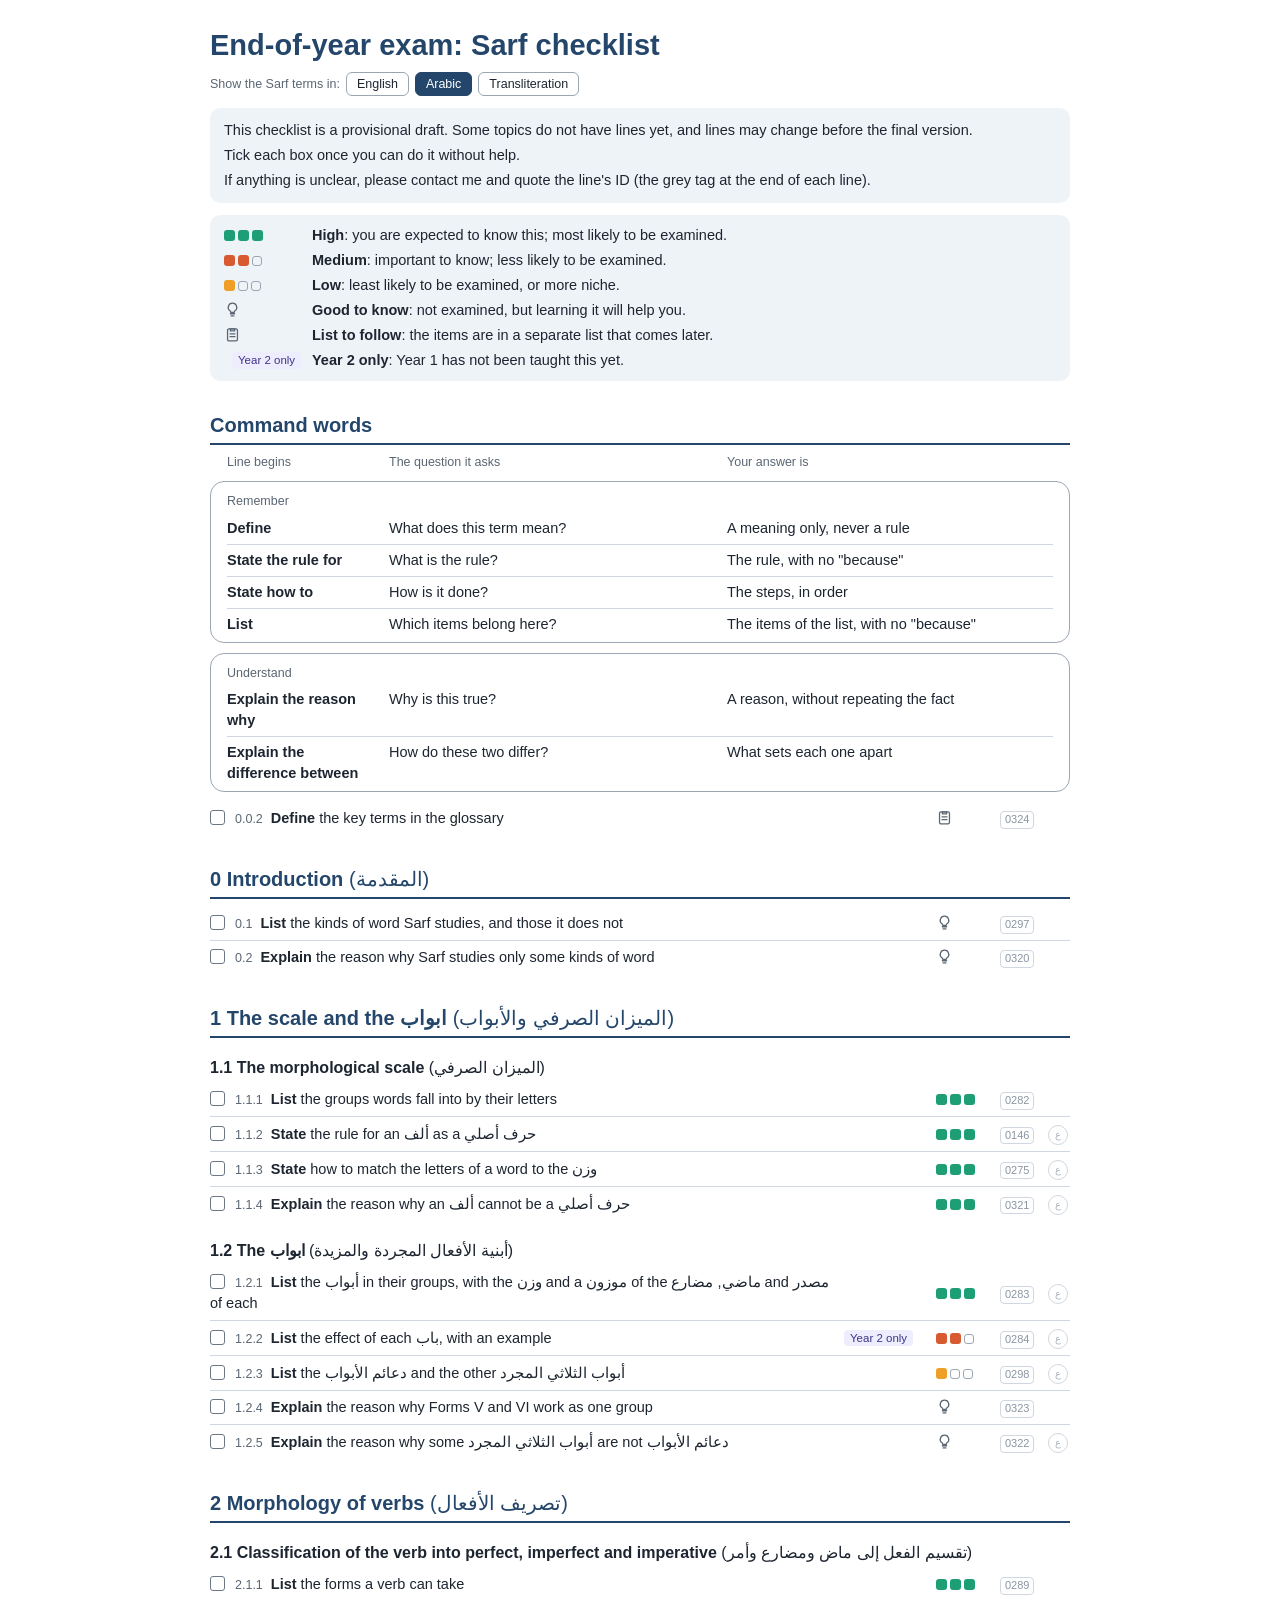
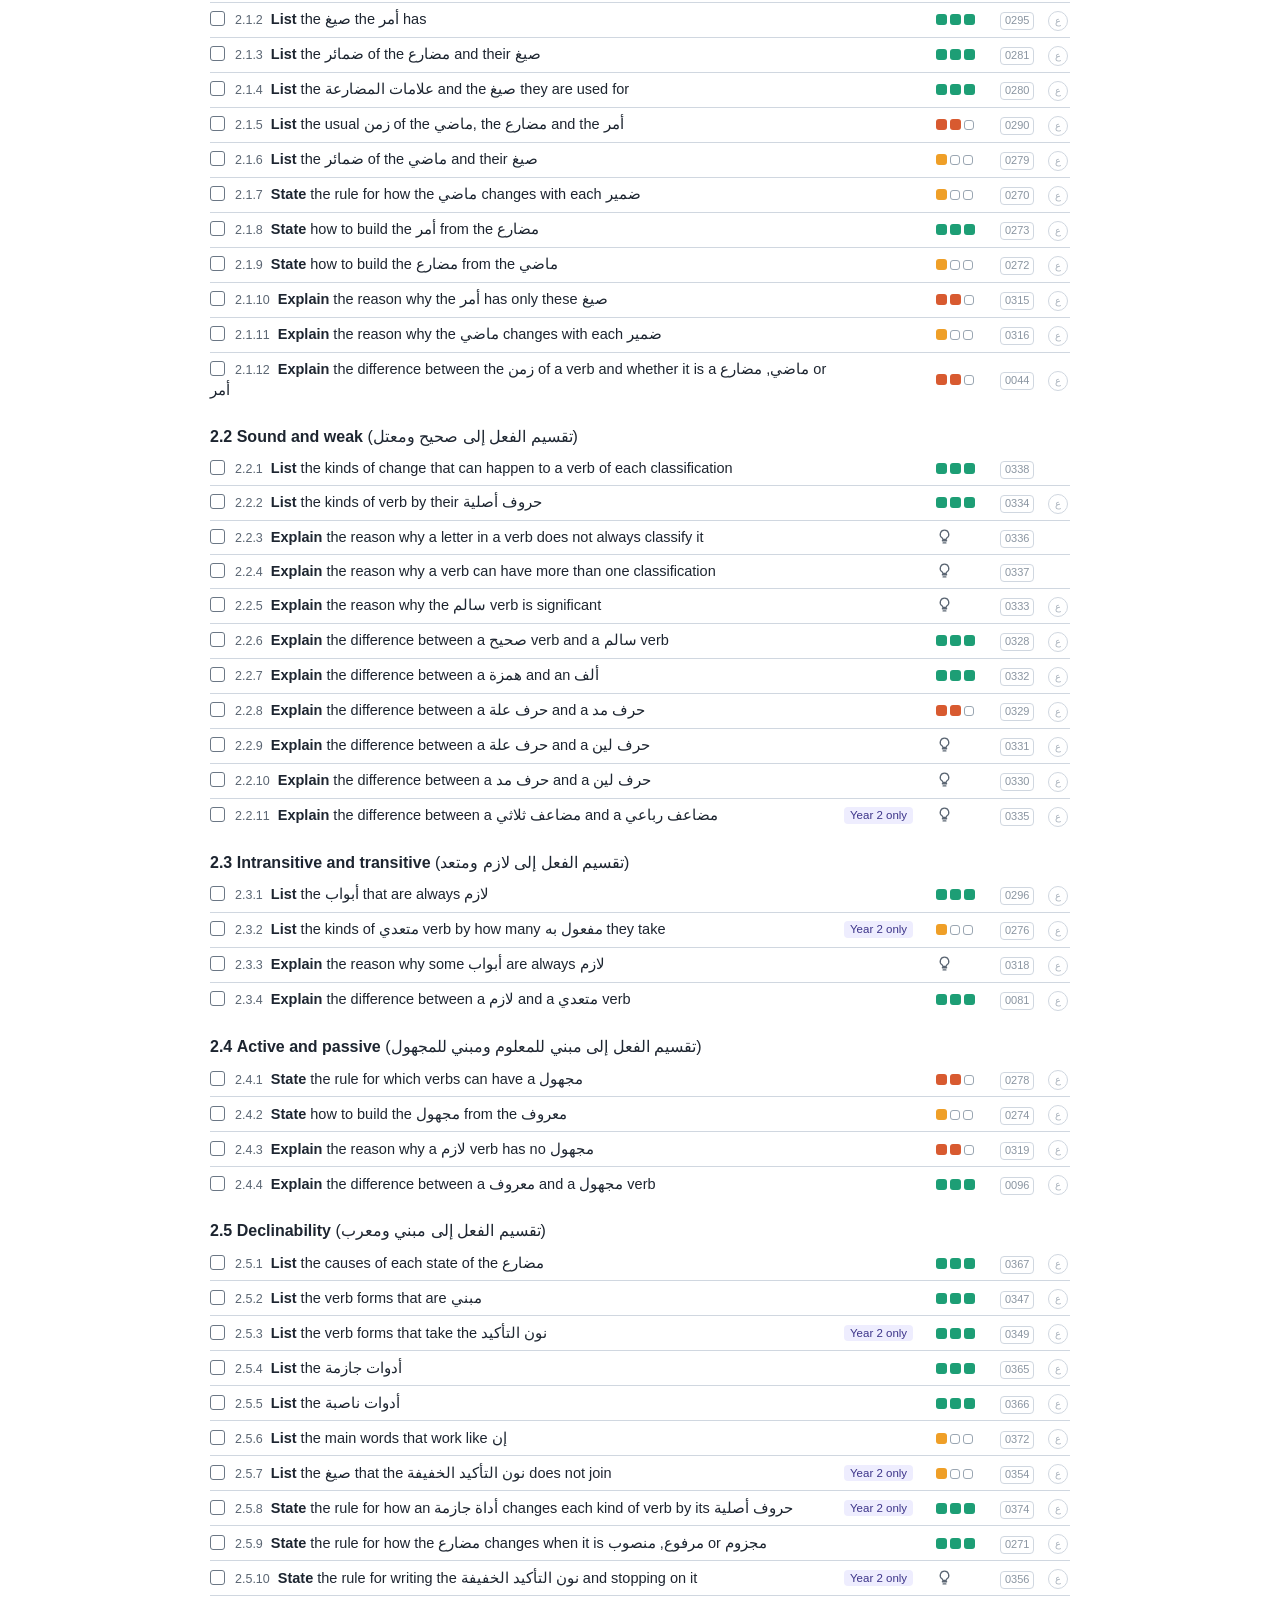
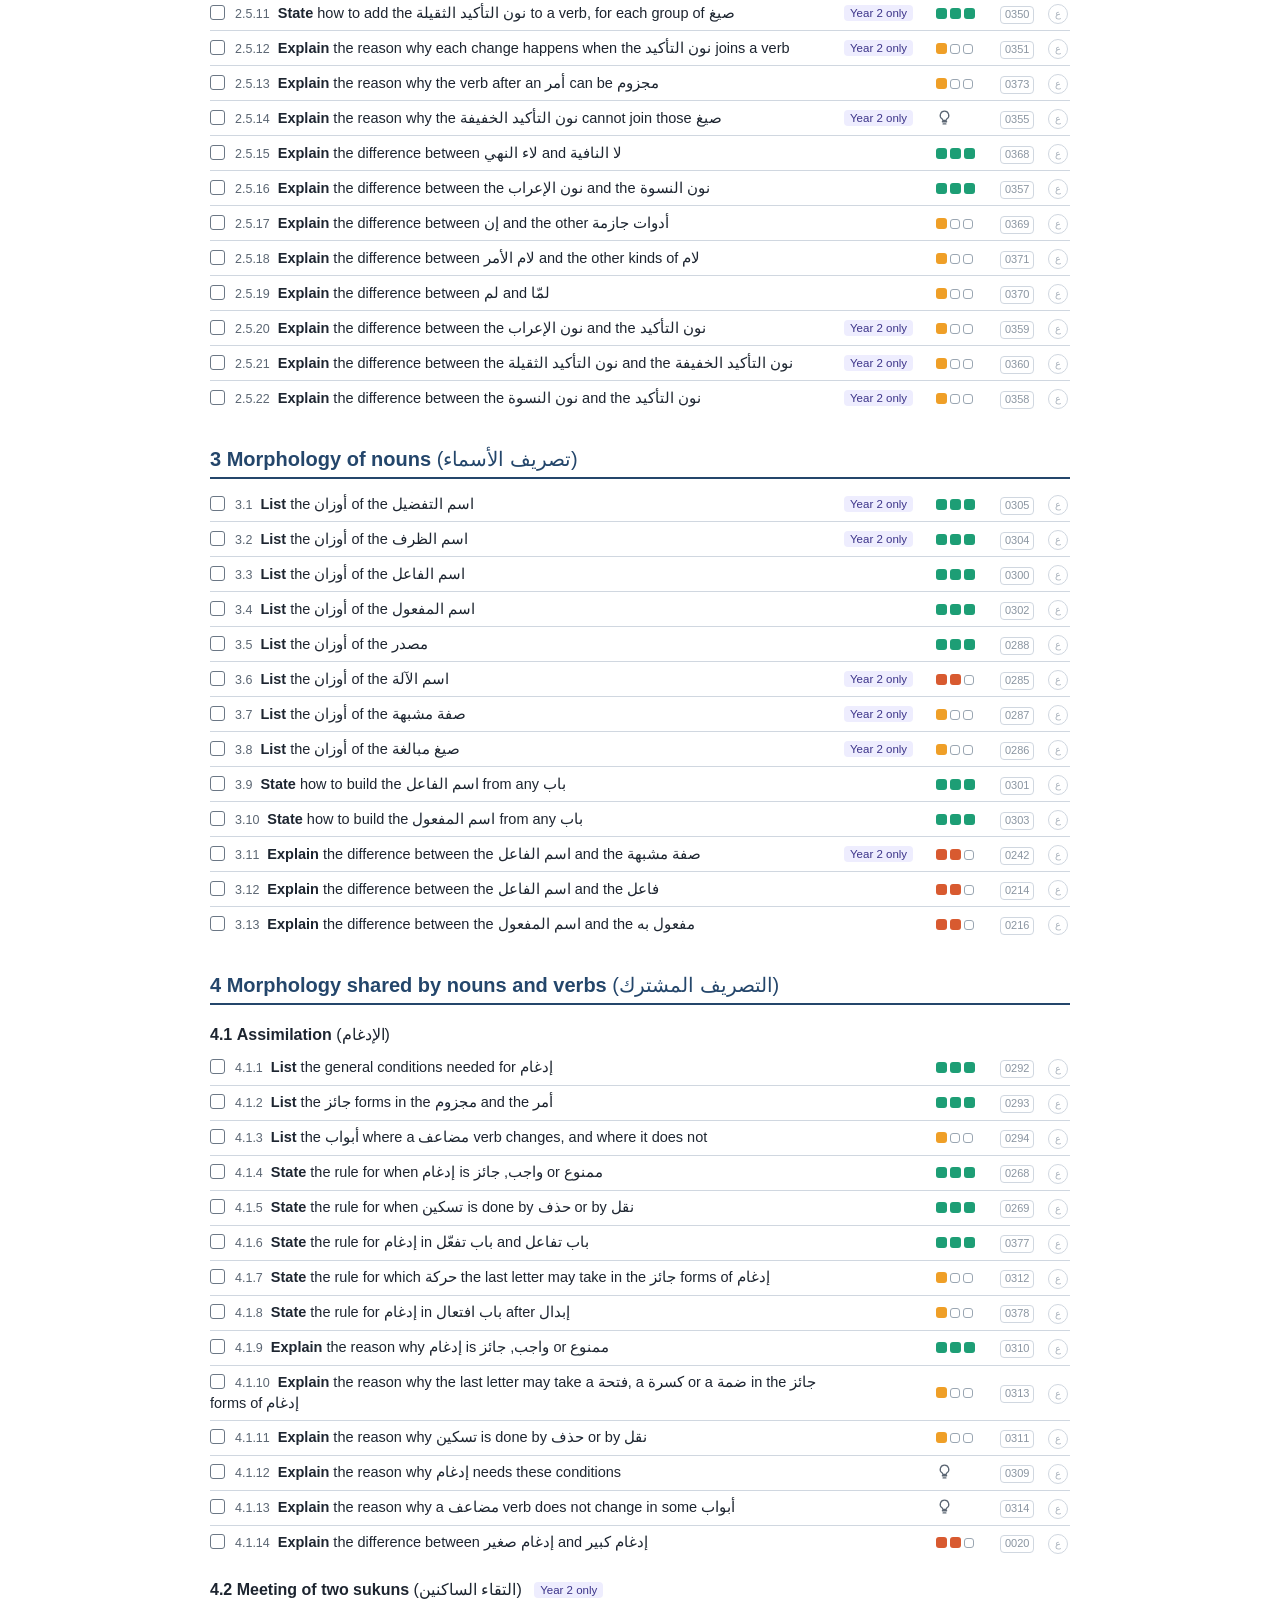
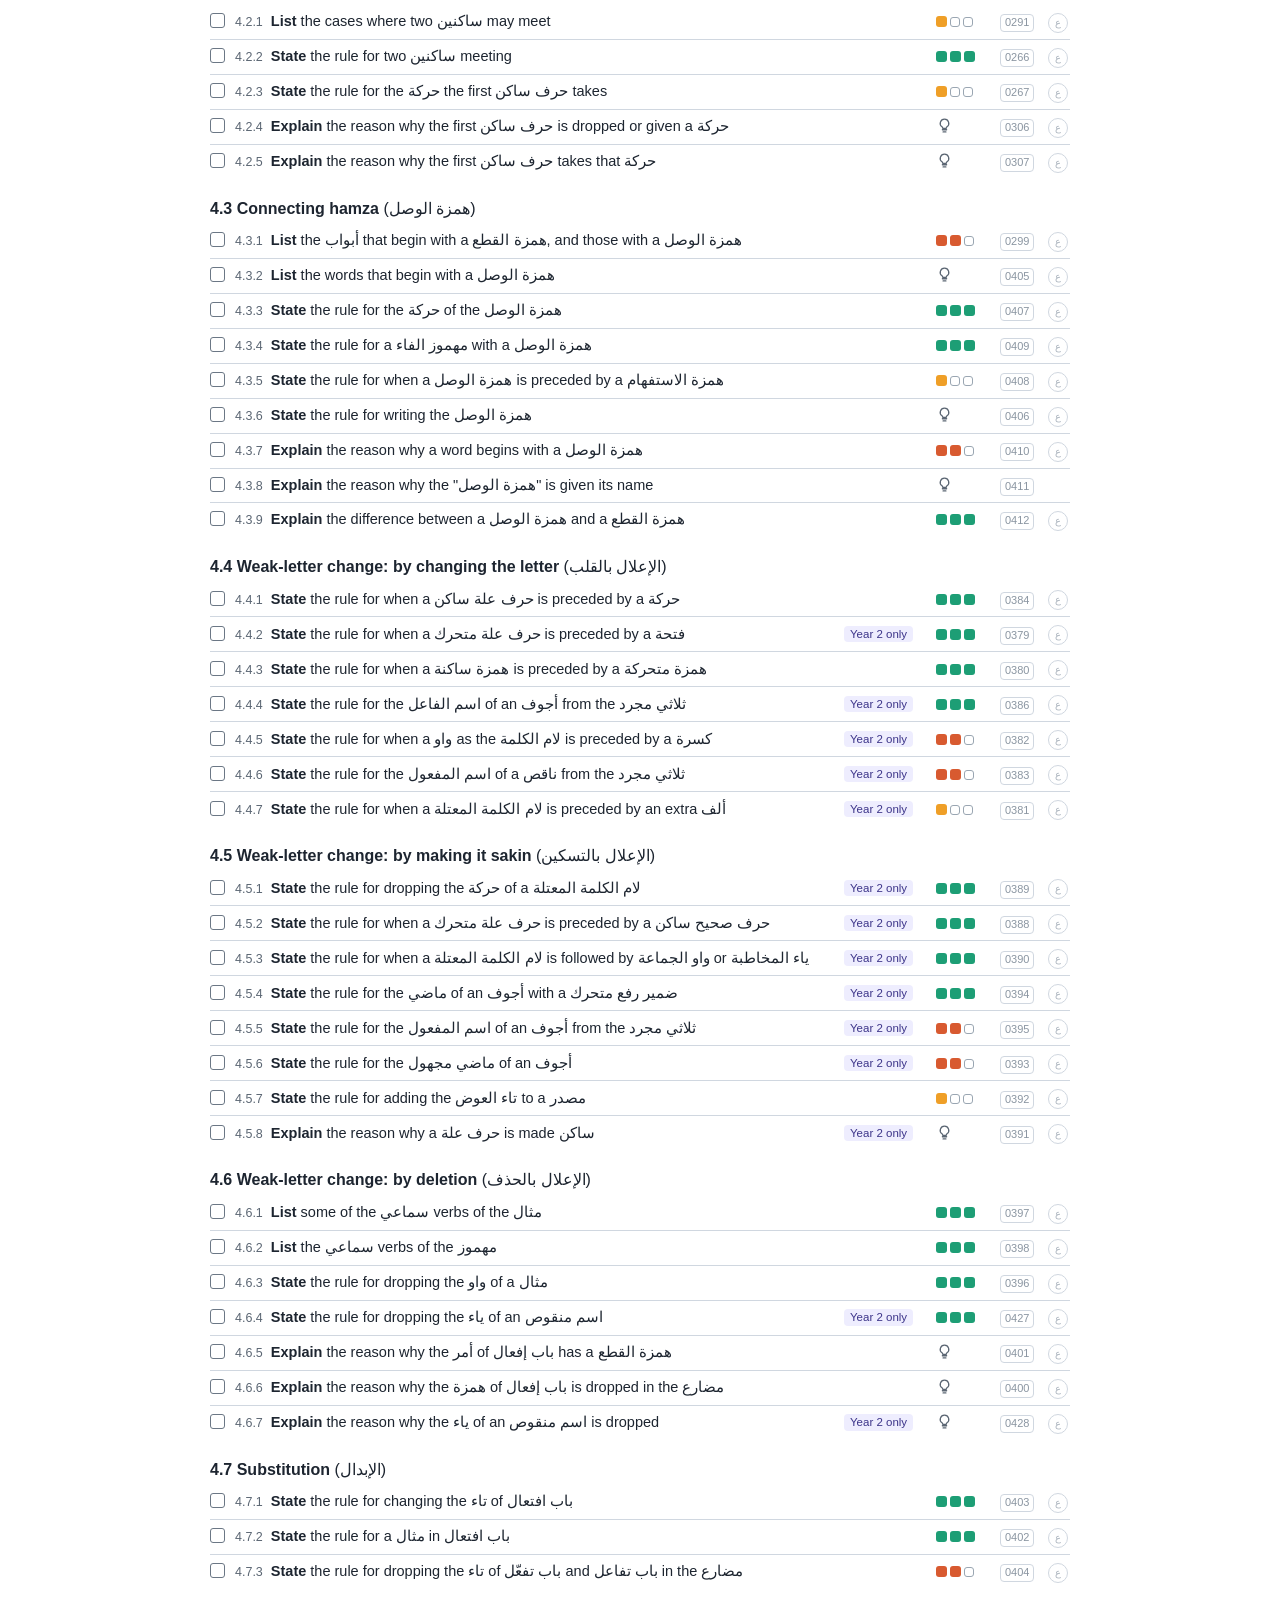
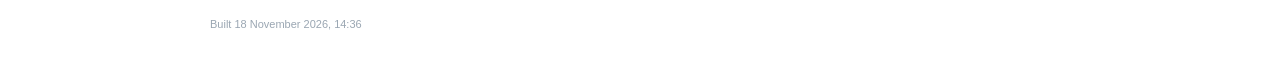
==== index.html @ 1b7137e7 "First version of the checklist" ====
<!doctype html>
<html lang="en">
<head>
<meta charset="utf-8">
<meta name="viewport" content="width=device-width, initial-scale=1">
<title>End-of-year exam: Sarf checklist</title>
<style>
  :root { --ink:#1d2530; --muted:#5b6673; --line:#d0d7e0; --strong:#9aa6b2; --head:#24466b; --band:#eef3f8; }
  * { -webkit-print-color-adjust: exact; print-color-adjust: exact; }
  body { font-family: "Segoe UI", Arial, sans-serif; color:var(--ink); background:#ffffff;
         max-width: 860px; margin: 24px auto; padding: 0 16px; line-height:1.45; font-size:14.5px; }
  h1, h2 { color:var(--head); } h1 { margin-bottom:2px; }
  h2 { border-bottom:2px solid var(--head); padding-bottom:3px; margin:30px 0 8px; font-size:20px; }
  h3 { margin:18px 0 4px; font-size:16px; } .ar { font-weight:normal; }
  .sub { color:var(--muted); margin-top:0; }
  .note { background:var(--band); border-radius:10px; padding:8px 14px; margin:12px 0; }
  .key { display:flex; flex-wrap:wrap; gap:18px; background:var(--band); border-radius:10px; padding:8px 14px; margin:10px 0 6px; }
  .sq { display:inline-block; width:11px; height:11px; border-radius:3px; margin-right:3px; vertical-align:-1px; }
  .sq.empty { border:1.5px solid var(--strong); width:8px; height:8px; }
  .ic { width:17px; height:17px; vertical-align:-3px; color:var(--muted); }
  .row { display:flex; justify-content:space-between; align-items:center; gap:12px; padding:6px 0; border-bottom:1px solid var(--line); }
  .plain .row:last-child, .box .row:last-child { border-bottom:none; }
  .cb { display:inline-block; width:13px; height:13px; border:1.5px solid #6b7785; border-radius:3px; margin-right:10px; vertical-align:-2px; }
  .mk { white-space:nowrap; }
  .box { border:1px solid var(--strong); border-radius:14px; padding:2px 16px; margin:10px 0; break-inside:avoid; }
  .lvl { font-size:12.5px; color:var(--muted); margin:8px 0 2px; }
  .cw, .cw-head { display:grid; grid-template-columns:150px 1fr 1fr; gap:12px; padding:5px 0; border-bottom:1px solid var(--line); }
  .box .cw:last-child { border-bottom:none; } .use { font-size:12.5px; color:var(--muted); } .cw-head { border:none; padding:0 17px; font-size:12.5px; color:var(--muted); }
  .soon { color:var(--muted); font-style:italic; }
  .num { color:var(--muted); font-size:12.5px; margin-right:8px; font-variant-numeric:tabular-nums; }
  .built { color:#9aa6b2; font-size:11px; margin-top:28px; }
  table.grid { border-collapse:collapse; } table.grid td, table.grid th { border:1px solid var(--line); padding:4px 8px; }
  .y2 { display:inline-block; font-size:11.5px; background:#EEEDFE; color:#3C3489; border-radius:4px; padding:0 6px; margin-left:8px; vertical-align:1px; font-weight:normal; }
  .id { display:inline-block; font-size:11px; color:#8a95a1; border:1px solid var(--line); border-radius:4px; padding:0 4px; margin-left:8px; font-variant-numeric:tabular-nums; }
  .key { display:block; } .kr { display:flex; gap:10px; padding:2px 0; } .km { min-width:78px; white-space:nowrap; }
  .note p { margin:4px 0; }
  @media print { body { margin:0; max-width:none; } h2, h3 { break-after:avoid; } .row { break-inside:avoid; } }

  .f-en, .f-ar, .f-tr { display:none; }
  body.face-en .f-en, body.face-ar .f-ar, body.face-tr .f-tr { display:inline; }
  .facebar { display:flex; flex-wrap:wrap; align-items:center; gap:6px; font-size:12.5px; color:var(--muted); margin:6px 0 10px; }
  .facebar button { font:inherit; border:1px solid var(--strong); background:#fff; color:var(--ink); border-radius:6px; padding:2px 10px; cursor:pointer; }
  .facebar button.on { background:var(--head); border-color:var(--head); color:#fff; }
  @media print { .facebar { display:none; } }
  .mk { display:grid; grid-template-columns:86px 58px 42px 22px; align-items:center; column-gap:6px; }
  .mk .y2, .mk .id { margin-left:0; }
  .lf { width:20px; height:20px; padding:0; border-radius:50%; border:1px solid var(--line); background:#fff;
        color:#aab3bd; font:10px "Segoe UI", Arial, sans-serif; line-height:18px; cursor:pointer; }
  .row:hover .lf, .lf:focus { color:var(--muted); border-color:var(--strong); }
  .row.lf-en .f-ar, .row.lf-en .f-tr, .row.lf-ar .f-en, .row.lf-ar .f-tr, .row.lf-tr .f-en, .row.lf-tr .f-ar { display:none; }
  .row.lf-en .f-en, .row.lf-ar .f-ar, .row.lf-tr .f-tr { display:inline; }
  @media (max-width:600px) { .mk { grid-template-columns:70px 52px 38px 22px; column-gap:4px; } .y2 { font-size:10.5px; } }
  @media print { .lf { display:none; } }
</style>
</head>
<body class="face-ar" data-face="ar">
<h1>End-of-year exam: Sarf checklist</h1>
<div class="facebar">Show the Sarf terms in: <button data-f="en">English</button><button data-f="ar">Arabic</button><button data-f="tr">Transliteration</button></div>
<div class="note"><p>This checklist is a provisional draft. Some topics do not have lines yet, and lines may change before the final version.</p><p>Tick each box once you can do it without help.</p><p>If anything is unclear, please contact me and quote the line's ID (the grey tag at the end of each line).</p></div>
<div class="key"><div class="kr"><span class="km"><span class="sq" style="background:#1D9E75"></span><span class="sq" style="background:#1D9E75"></span><span class="sq" style="background:#1D9E75"></span></span><span><b>High</b>: you are expected to know this; most likely to be examined.</span></div><div class="kr"><span class="km"><span class="sq" style="background:#D85A30"></span><span class="sq" style="background:#D85A30"></span><span class="sq empty"></span></span><span><b>Medium</b>: important to know; less likely to be examined.</span></div><div class="kr"><span class="km"><span class="sq" style="background:#EF9F27"></span><span class="sq empty"></span><span class="sq empty"></span></span><span><b>Low</b>: least likely to be examined, or more niche.</span></div><div class="kr"><span class="km"><svg class="ic" viewBox="0 0 24 24" aria-label="good to know"><path d="M9 18h6M10 21h4M12 3a6 6 0 0 0-3.5 10.9c.6.5 1 1.2 1 2.1h5c0-.9.4-1.6 1-2.1A6 6 0 0 0 12 3z" fill="none" stroke="currentColor" stroke-width="1.8" stroke-linecap="round" stroke-linejoin="round"/></svg></span><span><b>Good to know</b>: not examined, but learning it will help you.</span></div><div class="kr"><span class="km"><svg class="ic" viewBox="0 0 24 24" aria-label="list to follow"><rect x="5" y="4" width="14" height="17" rx="2" fill="none" stroke="currentColor" stroke-width="1.8"/><path d="M9 4h6v3H9zM8.5 11h7M8.5 15h7" fill="none" stroke="currentColor" stroke-width="1.8" stroke-linecap="round"/></svg></span><span><b>List to follow</b>: the items are in a separate list that comes later.</span></div><div class="kr"><span class="km"><span class="y2">Year 2 only</span></span><span><b>Year 2 only</b>: Year 1 has not been taught this yet.</span></div></div>
<h2>Command words</h2><div class="cw-head"><span>Line begins</span><span>The question it asks</span><span>Your answer is</span></div>
<div class="box"><p class="lvl">Remember</p><div class="cw"><b>Define</b><span>What does this term mean?</span><span>A meaning only, never a rule</span></div><div class="cw"><b>State the rule for</b><span>What is the rule?</span><span>The rule, with no "because"</span></div><div class="cw"><b>State how to</b><span>How is it done?</span><span>The steps, in order</span></div><div class="cw"><b>List</b><span>Which items belong here?</span><span>The items of the list, with no "because"</span></div></div><div class="box"><p class="lvl">Understand</p><div class="cw"><b>Explain the reason why</b><span>Why is this true?</span><span>A reason, without repeating the fact</span></div><div class="cw"><b>Explain the difference between</b><span>How do these two differ?</span><span>What sets each one apart</span></div></div>
<div class="plain"><div class="row"><span class="txt"><span class="cb"></span><span class="num">0.0.2</span><b>Define</b> the key terms in the glossary</span><span class="mk"><span class="c-y2"></span><span class="c-pr"><svg class="ic" viewBox="0 0 24 24" aria-label="list to follow"><rect x="5" y="4" width="14" height="17" rx="2" fill="none" stroke="currentColor" stroke-width="1.8"/><path d="M9 4h6v3H9zM8.5 11h7M8.5 15h7" fill="none" stroke="currentColor" stroke-width="1.8" stroke-linecap="round"/></svg></span><span class="c-id"><span class="id">0324</span></span><span class="c-lf"></span></span></div></div>
<h2>0 <bdi>Introduction</bdi> <span class="ar">(<bdi>المقدمة</bdi>)</span></h2>
<div class="plain"><div class="row"><span class="txt"><span class="cb"></span><span class="num">0.1</span><b>List</b> the kinds of word Sarf studies, and those it does not</span><span class="mk"><span class="c-y2"></span><span class="c-pr"><svg class="ic" viewBox="0 0 24 24" aria-label="good to know"><path d="M9 18h6M10 21h4M12 3a6 6 0 0 0-3.5 10.9c.6.5 1 1.2 1 2.1h5c0-.9.4-1.6 1-2.1A6 6 0 0 0 12 3z" fill="none" stroke="currentColor" stroke-width="1.8" stroke-linecap="round" stroke-linejoin="round"/></svg></span><span class="c-id"><span class="id">0297</span></span><span class="c-lf"></span></span></div><div class="row"><span class="txt"><span class="cb"></span><span class="num">0.2</span><b>Explain</b> the reason why Sarf studies only some kinds of word</span><span class="mk"><span class="c-y2"></span><span class="c-pr"><svg class="ic" viewBox="0 0 24 24" aria-label="good to know"><path d="M9 18h6M10 21h4M12 3a6 6 0 0 0-3.5 10.9c.6.5 1 1.2 1 2.1h5c0-.9.4-1.6 1-2.1A6 6 0 0 0 12 3z" fill="none" stroke="currentColor" stroke-width="1.8" stroke-linecap="round" stroke-linejoin="round"/></svg></span><span class="c-id"><span class="id">0320</span></span><span class="c-lf"></span></span></div></div>
<h2>1 <bdi>The scale and the ابواب</bdi> <span class="ar">(<bdi>الميزان الصرفي والأبواب</bdi>)</span></h2>
<h3>1.1 <bdi>The morphological scale</bdi> <span class="ar">(<bdi>الميزان الصرفي</bdi>)</span></h3>
<div class="plain"><div class="row"><span class="txt"><span class="cb"></span><span class="num">1.1.1</span><b>List</b> the groups words fall into by their letters</span><span class="mk"><span class="c-y2"></span><span class="c-pr"><span class="sq" style="background:#1D9E75"></span><span class="sq" style="background:#1D9E75"></span><span class="sq" style="background:#1D9E75"></span></span><span class="c-id"><span class="id">0282</span></span><span class="c-lf"></span></span></div><div class="row"><span class="txt"><span class="cb"></span><span class="num">1.1.2</span><b>State</b> the rule for <span class="f-en">an <i>alif</i></span><span class="f-ar">an ألف</span><span class="f-tr">an <i>alif</i></span> as <span class="f-en">a root letter</span><span class="f-ar">a حرف أصلي</span><span class="f-tr">a <i>ḥarf aṣlī</i></span></span><span class="mk"><span class="c-y2"></span><span class="c-pr"><span class="sq" style="background:#1D9E75"></span><span class="sq" style="background:#1D9E75"></span><span class="sq" style="background:#1D9E75"></span></span><span class="c-id"><span class="id">0146</span></span><span class="c-lf"><button class="lf" type="button" aria-label="Switch the Sarf terms on this line"></button></span></span></div><div class="row"><span class="txt"><span class="cb"></span><span class="num">1.1.3</span><b>State</b> how to match the letters of a word to the <span class="f-en">scale</span><span class="f-ar">وزن</span><span class="f-tr"><i>wazn</i></span></span><span class="mk"><span class="c-y2"></span><span class="c-pr"><span class="sq" style="background:#1D9E75"></span><span class="sq" style="background:#1D9E75"></span><span class="sq" style="background:#1D9E75"></span></span><span class="c-id"><span class="id">0275</span></span><span class="c-lf"><button class="lf" type="button" aria-label="Switch the Sarf terms on this line"></button></span></span></div><div class="row"><span class="txt"><span class="cb"></span><span class="num">1.1.4</span><b>Explain</b> the reason why <span class="f-en">an <i>alif</i></span><span class="f-ar">an ألف</span><span class="f-tr">an <i>alif</i></span> cannot be <span class="f-en">a root letter</span><span class="f-ar">a حرف أصلي</span><span class="f-tr">a <i>ḥarf aṣlī</i></span></span><span class="mk"><span class="c-y2"></span><span class="c-pr"><span class="sq" style="background:#1D9E75"></span><span class="sq" style="background:#1D9E75"></span><span class="sq" style="background:#1D9E75"></span></span><span class="c-id"><span class="id">0321</span></span><span class="c-lf"><button class="lf" type="button" aria-label="Switch the Sarf terms on this line"></button></span></span></div></div>
<h3>1.2 <bdi>The ابواب</bdi> <span class="ar">(<bdi>أبنية الأفعال المجردة والمزيدة</bdi>)</span></h3>
<div class="plain"><div class="row"><span class="txt"><span class="cb"></span><span class="num">1.2.1</span><b>List</b> the <span class="f-en"><i>abwāb</i></span><span class="f-ar">أبواب</span><span class="f-tr"><i>abwāb</i></span> in their groups, with the <span class="f-en">scale</span><span class="f-ar">وزن</span><span class="f-tr"><i>wazn</i></span> and <span class="f-en">an example on the scale</span><span class="f-ar">a موزون</span><span class="f-tr">a <i>mawzūn</i></span> of the <span class="f-en">perfect form</span><span class="f-ar">ماضي</span><span class="f-tr"><i>māḍī</i></span>, <span class="f-en">imperfect form</span><span class="f-ar">مضارع</span><span class="f-tr"><i>muḍāriʿ</i></span> and <span class="f-en">verbal noun</span><span class="f-ar">مصدر</span><span class="f-tr"><i>maṣdar</i></span> of each</span><span class="mk"><span class="c-y2"></span><span class="c-pr"><span class="sq" style="background:#1D9E75"></span><span class="sq" style="background:#1D9E75"></span><span class="sq" style="background:#1D9E75"></span></span><span class="c-id"><span class="id">0283</span></span><span class="c-lf"><button class="lf" type="button" aria-label="Switch the Sarf terms on this line"></button></span></span></div><div class="row"><span class="txt"><span class="cb"></span><span class="num">1.2.2</span><b>List</b> the effect of each <span class="f-en"><i>bāb</i></span><span class="f-ar">باب</span><span class="f-tr"><i>bāb</i></span>, with an example</span><span class="mk"><span class="c-y2"><span class="y2">Year 2 only</span></span><span class="c-pr"><span class="sq" style="background:#D85A30"></span><span class="sq" style="background:#D85A30"></span><span class="sq empty"></span></span><span class="c-id"><span class="id">0284</span></span><span class="c-lf"><button class="lf" type="button" aria-label="Switch the Sarf terms on this line"></button></span></span></div><div class="row"><span class="txt"><span class="cb"></span><span class="num">1.2.3</span><b>List</b> the <span class="f-en">primary <i>abwāb</i></span><span class="f-ar">دعائم الأبواب</span><span class="f-tr"><i>daʿāʾim al-abwāb</i></span> and the other <span class="f-en">pure triliteral <i>abwāb</i></span><span class="f-ar">أبواب الثلاثي المجرد</span><span class="f-tr"><i>abwāb al-thulāthī al-mujarrad</i></span></span><span class="mk"><span class="c-y2"></span><span class="c-pr"><span class="sq" style="background:#EF9F27"></span><span class="sq empty"></span><span class="sq empty"></span></span><span class="c-id"><span class="id">0298</span></span><span class="c-lf"><button class="lf" type="button" aria-label="Switch the Sarf terms on this line"></button></span></span></div><div class="row"><span class="txt"><span class="cb"></span><span class="num">1.2.4</span><b>Explain</b> the reason why Forms V and VI work as one group</span><span class="mk"><span class="c-y2"></span><span class="c-pr"><svg class="ic" viewBox="0 0 24 24" aria-label="good to know"><path d="M9 18h6M10 21h4M12 3a6 6 0 0 0-3.5 10.9c.6.5 1 1.2 1 2.1h5c0-.9.4-1.6 1-2.1A6 6 0 0 0 12 3z" fill="none" stroke="currentColor" stroke-width="1.8" stroke-linecap="round" stroke-linejoin="round"/></svg></span><span class="c-id"><span class="id">0323</span></span><span class="c-lf"></span></span></div><div class="row"><span class="txt"><span class="cb"></span><span class="num">1.2.5</span><b>Explain</b> the reason why some <span class="f-en">pure triliteral <i>abwāb</i></span><span class="f-ar">أبواب الثلاثي المجرد</span><span class="f-tr"><i>abwāb al-thulāthī al-mujarrad</i></span> are not <span class="f-en">primary <i>abwāb</i></span><span class="f-ar">دعائم الأبواب</span><span class="f-tr"><i>daʿāʾim al-abwāb</i></span></span><span class="mk"><span class="c-y2"></span><span class="c-pr"><svg class="ic" viewBox="0 0 24 24" aria-label="good to know"><path d="M9 18h6M10 21h4M12 3a6 6 0 0 0-3.5 10.9c.6.5 1 1.2 1 2.1h5c0-.9.4-1.6 1-2.1A6 6 0 0 0 12 3z" fill="none" stroke="currentColor" stroke-width="1.8" stroke-linecap="round" stroke-linejoin="round"/></svg></span><span class="c-id"><span class="id">0322</span></span><span class="c-lf"><button class="lf" type="button" aria-label="Switch the Sarf terms on this line"></button></span></span></div></div>
<h2>2 <bdi>Morphology of verbs</bdi> <span class="ar">(<bdi>تصريف الأفعال</bdi>)</span></h2>
<h3>2.1 <bdi>Classification of the verb into perfect, imperfect and imperative</bdi> <span class="ar">(<bdi>تقسيم الفعل إلى ماض ومضارع وأمر</bdi>)</span></h3>
<div class="plain"><div class="row"><span class="txt"><span class="cb"></span><span class="num">2.1.1</span><b>List</b> the forms a verb can take</span><span class="mk"><span class="c-y2"></span><span class="c-pr"><span class="sq" style="background:#1D9E75"></span><span class="sq" style="background:#1D9E75"></span><span class="sq" style="background:#1D9E75"></span></span><span class="c-id"><span class="id">0289</span></span><span class="c-lf"></span></span></div><div class="row"><span class="txt"><span class="cb"></span><span class="num">2.1.2</span><b>List</b> the <span class="f-en">conjugations</span><span class="f-ar">صيغ</span><span class="f-tr"><i>ṣiyagh</i></span> the <span class="f-en">imperative form</span><span class="f-ar">أمر</span><span class="f-tr"><i>amr</i></span> has</span><span class="mk"><span class="c-y2"></span><span class="c-pr"><span class="sq" style="background:#1D9E75"></span><span class="sq" style="background:#1D9E75"></span><span class="sq" style="background:#1D9E75"></span></span><span class="c-id"><span class="id">0295</span></span><span class="c-lf"><button class="lf" type="button" aria-label="Switch the Sarf terms on this line"></button></span></span></div><div class="row"><span class="txt"><span class="cb"></span><span class="num">2.1.3</span><b>List</b> the <span class="f-en">pronouns</span><span class="f-ar">ضمائر</span><span class="f-tr"><i>ḍamāʾir</i></span> of the <span class="f-en">imperfect form</span><span class="f-ar">مضارع</span><span class="f-tr"><i>muḍāriʿ</i></span> and their <span class="f-en">conjugations</span><span class="f-ar">صيغ</span><span class="f-tr"><i>ṣiyagh</i></span></span><span class="mk"><span class="c-y2"></span><span class="c-pr"><span class="sq" style="background:#1D9E75"></span><span class="sq" style="background:#1D9E75"></span><span class="sq" style="background:#1D9E75"></span></span><span class="c-id"><span class="id">0281</span></span><span class="c-lf"><button class="lf" type="button" aria-label="Switch the Sarf terms on this line"></button></span></span></div><div class="row"><span class="txt"><span class="cb"></span><span class="num">2.1.4</span><b>List</b> the <span class="f-en">signs of the imperfect form</span><span class="f-ar">علامات المضارعة</span><span class="f-tr"><i>ʿalāmāt al-muḍāraʿa</i></span> and the <span class="f-en">conjugations</span><span class="f-ar">صيغ</span><span class="f-tr"><i>ṣiyagh</i></span> they are used for</span><span class="mk"><span class="c-y2"></span><span class="c-pr"><span class="sq" style="background:#1D9E75"></span><span class="sq" style="background:#1D9E75"></span><span class="sq" style="background:#1D9E75"></span></span><span class="c-id"><span class="id">0280</span></span><span class="c-lf"><button class="lf" type="button" aria-label="Switch the Sarf terms on this line"></button></span></span></div><div class="row"><span class="txt"><span class="cb"></span><span class="num">2.1.5</span><b>List</b> the usual <span class="f-en">tense</span><span class="f-ar">زمن</span><span class="f-tr"><i>zaman</i></span> of the <span class="f-en">perfect form</span><span class="f-ar">ماضي</span><span class="f-tr"><i>māḍī</i></span>, the <span class="f-en">imperfect form</span><span class="f-ar">مضارع</span><span class="f-tr"><i>muḍāriʿ</i></span> and the <span class="f-en">imperative form</span><span class="f-ar">أمر</span><span class="f-tr"><i>amr</i></span></span><span class="mk"><span class="c-y2"></span><span class="c-pr"><span class="sq" style="background:#D85A30"></span><span class="sq" style="background:#D85A30"></span><span class="sq empty"></span></span><span class="c-id"><span class="id">0290</span></span><span class="c-lf"><button class="lf" type="button" aria-label="Switch the Sarf terms on this line"></button></span></span></div><div class="row"><span class="txt"><span class="cb"></span><span class="num">2.1.6</span><b>List</b> the <span class="f-en">pronouns</span><span class="f-ar">ضمائر</span><span class="f-tr"><i>ḍamāʾir</i></span> of the <span class="f-en">perfect form</span><span class="f-ar">ماضي</span><span class="f-tr"><i>māḍī</i></span> and their <span class="f-en">conjugations</span><span class="f-ar">صيغ</span><span class="f-tr"><i>ṣiyagh</i></span></span><span class="mk"><span class="c-y2"></span><span class="c-pr"><span class="sq" style="background:#EF9F27"></span><span class="sq empty"></span><span class="sq empty"></span></span><span class="c-id"><span class="id">0279</span></span><span class="c-lf"><button class="lf" type="button" aria-label="Switch the Sarf terms on this line"></button></span></span></div><div class="row"><span class="txt"><span class="cb"></span><span class="num">2.1.7</span><b>State</b> the rule for how the <span class="f-en">perfect form</span><span class="f-ar">ماضي</span><span class="f-tr"><i>māḍī</i></span> changes with each <span class="f-en">pronoun</span><span class="f-ar">ضمير</span><span class="f-tr"><i>ḍamīr</i></span></span><span class="mk"><span class="c-y2"></span><span class="c-pr"><span class="sq" style="background:#EF9F27"></span><span class="sq empty"></span><span class="sq empty"></span></span><span class="c-id"><span class="id">0270</span></span><span class="c-lf"><button class="lf" type="button" aria-label="Switch the Sarf terms on this line"></button></span></span></div><div class="row"><span class="txt"><span class="cb"></span><span class="num">2.1.8</span><b>State</b> how to build the <span class="f-en">imperative form</span><span class="f-ar">أمر</span><span class="f-tr"><i>amr</i></span> from the <span class="f-en">imperfect form</span><span class="f-ar">مضارع</span><span class="f-tr"><i>muḍāriʿ</i></span></span><span class="mk"><span class="c-y2"></span><span class="c-pr"><span class="sq" style="background:#1D9E75"></span><span class="sq" style="background:#1D9E75"></span><span class="sq" style="background:#1D9E75"></span></span><span class="c-id"><span class="id">0273</span></span><span class="c-lf"><button class="lf" type="button" aria-label="Switch the Sarf terms on this line"></button></span></span></div><div class="row"><span class="txt"><span class="cb"></span><span class="num">2.1.9</span><b>State</b> how to build the <span class="f-en">imperfect form</span><span class="f-ar">مضارع</span><span class="f-tr"><i>muḍāriʿ</i></span> from the <span class="f-en">perfect form</span><span class="f-ar">ماضي</span><span class="f-tr"><i>māḍī</i></span></span><span class="mk"><span class="c-y2"></span><span class="c-pr"><span class="sq" style="background:#EF9F27"></span><span class="sq empty"></span><span class="sq empty"></span></span><span class="c-id"><span class="id">0272</span></span><span class="c-lf"><button class="lf" type="button" aria-label="Switch the Sarf terms on this line"></button></span></span></div><div class="row"><span class="txt"><span class="cb"></span><span class="num">2.1.10</span><b>Explain</b> the reason why the <span class="f-en">imperative form</span><span class="f-ar">أمر</span><span class="f-tr"><i>amr</i></span> has only these <span class="f-en">conjugations</span><span class="f-ar">صيغ</span><span class="f-tr"><i>ṣiyagh</i></span></span><span class="mk"><span class="c-y2"></span><span class="c-pr"><span class="sq" style="background:#D85A30"></span><span class="sq" style="background:#D85A30"></span><span class="sq empty"></span></span><span class="c-id"><span class="id">0315</span></span><span class="c-lf"><button class="lf" type="button" aria-label="Switch the Sarf terms on this line"></button></span></span></div><div class="row"><span class="txt"><span class="cb"></span><span class="num">2.1.11</span><b>Explain</b> the reason why the <span class="f-en">perfect form</span><span class="f-ar">ماضي</span><span class="f-tr"><i>māḍī</i></span> changes with each <span class="f-en">pronoun</span><span class="f-ar">ضمير</span><span class="f-tr"><i>ḍamīr</i></span></span><span class="mk"><span class="c-y2"></span><span class="c-pr"><span class="sq" style="background:#EF9F27"></span><span class="sq empty"></span><span class="sq empty"></span></span><span class="c-id"><span class="id">0316</span></span><span class="c-lf"><button class="lf" type="button" aria-label="Switch the Sarf terms on this line"></button></span></span></div><div class="row"><span class="txt"><span class="cb"></span><span class="num">2.1.12</span><b>Explain</b> the difference between the <span class="f-en">tense</span><span class="f-ar">زمن</span><span class="f-tr"><i>zaman</i></span> of a verb and whether it is <span class="f-en">a perfect form</span><span class="f-ar">a ماضي</span><span class="f-tr">a <i>māḍī</i></span>, <span class="f-en">imperfect form</span><span class="f-ar">مضارع</span><span class="f-tr"><i>muḍāriʿ</i></span> or <span class="f-en">imperative form</span><span class="f-ar">أمر</span><span class="f-tr"><i>amr</i></span></span><span class="mk"><span class="c-y2"></span><span class="c-pr"><span class="sq" style="background:#D85A30"></span><span class="sq" style="background:#D85A30"></span><span class="sq empty"></span></span><span class="c-id"><span class="id">0044</span></span><span class="c-lf"><button class="lf" type="button" aria-label="Switch the Sarf terms on this line"></button></span></span></div></div>
<h3>2.2 <bdi>Sound and weak</bdi> <span class="ar">(<bdi>تقسيم الفعل إلى صحيح ومعتل</bdi>)</span></h3>
<div class="plain"><div class="row"><span class="txt"><span class="cb"></span><span class="num">2.2.1</span><b>List</b> the kinds of change that can happen to a verb of each classification</span><span class="mk"><span class="c-y2"></span><span class="c-pr"><span class="sq" style="background:#1D9E75"></span><span class="sq" style="background:#1D9E75"></span><span class="sq" style="background:#1D9E75"></span></span><span class="c-id"><span class="id">0338</span></span><span class="c-lf"></span></span></div><div class="row"><span class="txt"><span class="cb"></span><span class="num">2.2.2</span><b>List</b> the kinds of verb by their <span class="f-en">root letters</span><span class="f-ar">حروف أصلية</span><span class="f-tr"><i>ḥurūf aṣliyya</i></span></span><span class="mk"><span class="c-y2"></span><span class="c-pr"><span class="sq" style="background:#1D9E75"></span><span class="sq" style="background:#1D9E75"></span><span class="sq" style="background:#1D9E75"></span></span><span class="c-id"><span class="id">0334</span></span><span class="c-lf"><button class="lf" type="button" aria-label="Switch the Sarf terms on this line"></button></span></span></div><div class="row"><span class="txt"><span class="cb"></span><span class="num">2.2.3</span><b>Explain</b> the reason why a letter in a verb does not always classify it</span><span class="mk"><span class="c-y2"></span><span class="c-pr"><svg class="ic" viewBox="0 0 24 24" aria-label="good to know"><path d="M9 18h6M10 21h4M12 3a6 6 0 0 0-3.5 10.9c.6.5 1 1.2 1 2.1h5c0-.9.4-1.6 1-2.1A6 6 0 0 0 12 3z" fill="none" stroke="currentColor" stroke-width="1.8" stroke-linecap="round" stroke-linejoin="round"/></svg></span><span class="c-id"><span class="id">0336</span></span><span class="c-lf"></span></span></div><div class="row"><span class="txt"><span class="cb"></span><span class="num">2.2.4</span><b>Explain</b> the reason why a verb can have more than one classification</span><span class="mk"><span class="c-y2"></span><span class="c-pr"><svg class="ic" viewBox="0 0 24 24" aria-label="good to know"><path d="M9 18h6M10 21h4M12 3a6 6 0 0 0-3.5 10.9c.6.5 1 1.2 1 2.1h5c0-.9.4-1.6 1-2.1A6 6 0 0 0 12 3z" fill="none" stroke="currentColor" stroke-width="1.8" stroke-linecap="round" stroke-linejoin="round"/></svg></span><span class="c-id"><span class="id">0337</span></span><span class="c-lf"></span></span></div><div class="row"><span class="txt"><span class="cb"></span><span class="num">2.2.5</span><b>Explain</b> the reason why the <span class="f-en"><i>sālim</i></span><span class="f-ar">سالم</span><span class="f-tr"><i>sālim</i></span> verb is significant</span><span class="mk"><span class="c-y2"></span><span class="c-pr"><svg class="ic" viewBox="0 0 24 24" aria-label="good to know"><path d="M9 18h6M10 21h4M12 3a6 6 0 0 0-3.5 10.9c.6.5 1 1.2 1 2.1h5c0-.9.4-1.6 1-2.1A6 6 0 0 0 12 3z" fill="none" stroke="currentColor" stroke-width="1.8" stroke-linecap="round" stroke-linejoin="round"/></svg></span><span class="c-id"><span class="id">0333</span></span><span class="c-lf"><button class="lf" type="button" aria-label="Switch the Sarf terms on this line"></button></span></span></div><div class="row"><span class="txt"><span class="cb"></span><span class="num">2.2.6</span><b>Explain</b> the difference between <span class="f-en">a <i>ṣaḥīḥ</i></span><span class="f-ar">a صحيح</span><span class="f-tr">a <i>ṣaḥīḥ</i></span> verb and <span class="f-en">a <i>sālim</i></span><span class="f-ar">a سالم</span><span class="f-tr">a <i>sālim</i></span> verb</span><span class="mk"><span class="c-y2"></span><span class="c-pr"><span class="sq" style="background:#1D9E75"></span><span class="sq" style="background:#1D9E75"></span><span class="sq" style="background:#1D9E75"></span></span><span class="c-id"><span class="id">0328</span></span><span class="c-lf"><button class="lf" type="button" aria-label="Switch the Sarf terms on this line"></button></span></span></div><div class="row"><span class="txt"><span class="cb"></span><span class="num">2.2.7</span><b>Explain</b> the difference between <span class="f-en">a <i>hamza</i></span><span class="f-ar">a همزة</span><span class="f-tr">a <i>hamza</i></span> and <span class="f-en">an <i>alif</i></span><span class="f-ar">an ألف</span><span class="f-tr">an <i>alif</i></span></span><span class="mk"><span class="c-y2"></span><span class="c-pr"><span class="sq" style="background:#1D9E75"></span><span class="sq" style="background:#1D9E75"></span><span class="sq" style="background:#1D9E75"></span></span><span class="c-id"><span class="id">0332</span></span><span class="c-lf"><button class="lf" type="button" aria-label="Switch the Sarf terms on this line"></button></span></span></div><div class="row"><span class="txt"><span class="cb"></span><span class="num">2.2.8</span><b>Explain</b> the difference between <span class="f-en">a weak letter</span><span class="f-ar">a حرف علة</span><span class="f-tr">a <i>ḥarf ʿilla</i></span> and <span class="f-en">a long-vowel letter</span><span class="f-ar">a حرف مد</span><span class="f-tr">a <i>ḥarf madd</i></span></span><span class="mk"><span class="c-y2"></span><span class="c-pr"><span class="sq" style="background:#D85A30"></span><span class="sq" style="background:#D85A30"></span><span class="sq empty"></span></span><span class="c-id"><span class="id">0329</span></span><span class="c-lf"><button class="lf" type="button" aria-label="Switch the Sarf terms on this line"></button></span></span></div><div class="row"><span class="txt"><span class="cb"></span><span class="num">2.2.9</span><b>Explain</b> the difference between <span class="f-en">a weak letter</span><span class="f-ar">a حرف علة</span><span class="f-tr">a <i>ḥarf ʿilla</i></span> and <span class="f-en">a soft letter</span><span class="f-ar">a حرف لين</span><span class="f-tr">a <i>ḥarf līn</i></span></span><span class="mk"><span class="c-y2"></span><span class="c-pr"><svg class="ic" viewBox="0 0 24 24" aria-label="good to know"><path d="M9 18h6M10 21h4M12 3a6 6 0 0 0-3.5 10.9c.6.5 1 1.2 1 2.1h5c0-.9.4-1.6 1-2.1A6 6 0 0 0 12 3z" fill="none" stroke="currentColor" stroke-width="1.8" stroke-linecap="round" stroke-linejoin="round"/></svg></span><span class="c-id"><span class="id">0331</span></span><span class="c-lf"><button class="lf" type="button" aria-label="Switch the Sarf terms on this line"></button></span></span></div><div class="row"><span class="txt"><span class="cb"></span><span class="num">2.2.10</span><b>Explain</b> the difference between <span class="f-en">a long-vowel letter</span><span class="f-ar">a حرف مد</span><span class="f-tr">a <i>ḥarf madd</i></span> and <span class="f-en">a soft letter</span><span class="f-ar">a حرف لين</span><span class="f-tr">a <i>ḥarf līn</i></span></span><span class="mk"><span class="c-y2"></span><span class="c-pr"><svg class="ic" viewBox="0 0 24 24" aria-label="good to know"><path d="M9 18h6M10 21h4M12 3a6 6 0 0 0-3.5 10.9c.6.5 1 1.2 1 2.1h5c0-.9.4-1.6 1-2.1A6 6 0 0 0 12 3z" fill="none" stroke="currentColor" stroke-width="1.8" stroke-linecap="round" stroke-linejoin="round"/></svg></span><span class="c-id"><span class="id">0330</span></span><span class="c-lf"><button class="lf" type="button" aria-label="Switch the Sarf terms on this line"></button></span></span></div><div class="row"><span class="txt"><span class="cb"></span><span class="num">2.2.11</span><b>Explain</b> the difference between <span class="f-en">a triliteral <i>muḍāʿaf</i></span><span class="f-ar">a مضاعف ثلاثي</span><span class="f-tr">a <i>muḍāʿaf thulāthī</i></span> and <span class="f-en">a quadriliteral <i>muḍāʿaf</i></span><span class="f-ar">a مضاعف رباعي</span><span class="f-tr">a <i>muḍāʿaf rubāʿī</i></span></span><span class="mk"><span class="c-y2"><span class="y2">Year 2 only</span></span><span class="c-pr"><svg class="ic" viewBox="0 0 24 24" aria-label="good to know"><path d="M9 18h6M10 21h4M12 3a6 6 0 0 0-3.5 10.9c.6.5 1 1.2 1 2.1h5c0-.9.4-1.6 1-2.1A6 6 0 0 0 12 3z" fill="none" stroke="currentColor" stroke-width="1.8" stroke-linecap="round" stroke-linejoin="round"/></svg></span><span class="c-id"><span class="id">0335</span></span><span class="c-lf"><button class="lf" type="button" aria-label="Switch the Sarf terms on this line"></button></span></span></div></div>
<h3>2.3 <bdi>Intransitive and transitive</bdi> <span class="ar">(<bdi>تقسيم الفعل إلى لازم ومتعد</bdi>)</span></h3>
<div class="plain"><div class="row"><span class="txt"><span class="cb"></span><span class="num">2.3.1</span><b>List</b> the <span class="f-en"><i>abwāb</i></span><span class="f-ar">أبواب</span><span class="f-tr"><i>abwāb</i></span> that are always <span class="f-en">intransitive</span><span class="f-ar">لازم</span><span class="f-tr"><i>lāzim</i></span></span><span class="mk"><span class="c-y2"></span><span class="c-pr"><span class="sq" style="background:#1D9E75"></span><span class="sq" style="background:#1D9E75"></span><span class="sq" style="background:#1D9E75"></span></span><span class="c-id"><span class="id">0296</span></span><span class="c-lf"><button class="lf" type="button" aria-label="Switch the Sarf terms on this line"></button></span></span></div><div class="row"><span class="txt"><span class="cb"></span><span class="num">2.3.2</span><b>List</b> the kinds of <span class="f-en">transitive</span><span class="f-ar">متعدي</span><span class="f-tr"><i>mutaʿaddī</i></span> verb by how many <span class="f-en">object</span><span class="f-ar">مفعول به</span><span class="f-tr"><i>mafʿūl bihi</i></span> they take</span><span class="mk"><span class="c-y2"><span class="y2">Year 2 only</span></span><span class="c-pr"><span class="sq" style="background:#EF9F27"></span><span class="sq empty"></span><span class="sq empty"></span></span><span class="c-id"><span class="id">0276</span></span><span class="c-lf"><button class="lf" type="button" aria-label="Switch the Sarf terms on this line"></button></span></span></div><div class="row"><span class="txt"><span class="cb"></span><span class="num">2.3.3</span><b>Explain</b> the reason why some <span class="f-en"><i>abwāb</i></span><span class="f-ar">أبواب</span><span class="f-tr"><i>abwāb</i></span> are always <span class="f-en">intransitive</span><span class="f-ar">لازم</span><span class="f-tr"><i>lāzim</i></span></span><span class="mk"><span class="c-y2"></span><span class="c-pr"><svg class="ic" viewBox="0 0 24 24" aria-label="good to know"><path d="M9 18h6M10 21h4M12 3a6 6 0 0 0-3.5 10.9c.6.5 1 1.2 1 2.1h5c0-.9.4-1.6 1-2.1A6 6 0 0 0 12 3z" fill="none" stroke="currentColor" stroke-width="1.8" stroke-linecap="round" stroke-linejoin="round"/></svg></span><span class="c-id"><span class="id">0318</span></span><span class="c-lf"><button class="lf" type="button" aria-label="Switch the Sarf terms on this line"></button></span></span></div><div class="row"><span class="txt"><span class="cb"></span><span class="num">2.3.4</span><b>Explain</b> the difference between <span class="f-en">an intransitive</span><span class="f-ar">a لازم</span><span class="f-tr">a <i>lāzim</i></span> and <span class="f-en">a transitive</span><span class="f-ar">a متعدي</span><span class="f-tr">a <i>mutaʿaddī</i></span> verb</span><span class="mk"><span class="c-y2"></span><span class="c-pr"><span class="sq" style="background:#1D9E75"></span><span class="sq" style="background:#1D9E75"></span><span class="sq" style="background:#1D9E75"></span></span><span class="c-id"><span class="id">0081</span></span><span class="c-lf"><button class="lf" type="button" aria-label="Switch the Sarf terms on this line"></button></span></span></div></div>
<h3>2.4 <bdi>Active and passive</bdi> <span class="ar">(<bdi>تقسيم الفعل إلى مبني للمعلوم ومبني للمجهول</bdi>)</span></h3>
<div class="plain"><div class="row"><span class="txt"><span class="cb"></span><span class="num">2.4.1</span><b>State</b> the rule for which verbs can have <span class="f-en">a passive</span><span class="f-ar">a مجهول</span><span class="f-tr">a <i>majhūl</i></span></span><span class="mk"><span class="c-y2"></span><span class="c-pr"><span class="sq" style="background:#D85A30"></span><span class="sq" style="background:#D85A30"></span><span class="sq empty"></span></span><span class="c-id"><span class="id">0278</span></span><span class="c-lf"><button class="lf" type="button" aria-label="Switch the Sarf terms on this line"></button></span></span></div><div class="row"><span class="txt"><span class="cb"></span><span class="num">2.4.2</span><b>State</b> how to build the <span class="f-en">passive</span><span class="f-ar">مجهول</span><span class="f-tr"><i>majhūl</i></span> from the <span class="f-en">active</span><span class="f-ar">معروف</span><span class="f-tr"><i>maʿrūf</i></span></span><span class="mk"><span class="c-y2"></span><span class="c-pr"><span class="sq" style="background:#EF9F27"></span><span class="sq empty"></span><span class="sq empty"></span></span><span class="c-id"><span class="id">0274</span></span><span class="c-lf"><button class="lf" type="button" aria-label="Switch the Sarf terms on this line"></button></span></span></div><div class="row"><span class="txt"><span class="cb"></span><span class="num">2.4.3</span><b>Explain</b> the reason why <span class="f-en">an intransitive</span><span class="f-ar">a لازم</span><span class="f-tr">a <i>lāzim</i></span> verb has no <span class="f-en">passive</span><span class="f-ar">مجهول</span><span class="f-tr"><i>majhūl</i></span></span><span class="mk"><span class="c-y2"></span><span class="c-pr"><span class="sq" style="background:#D85A30"></span><span class="sq" style="background:#D85A30"></span><span class="sq empty"></span></span><span class="c-id"><span class="id">0319</span></span><span class="c-lf"><button class="lf" type="button" aria-label="Switch the Sarf terms on this line"></button></span></span></div><div class="row"><span class="txt"><span class="cb"></span><span class="num">2.4.4</span><b>Explain</b> the difference between <span class="f-en">an active</span><span class="f-ar">a معروف</span><span class="f-tr">a <i>maʿrūf</i></span> and <span class="f-en">a passive</span><span class="f-ar">a مجهول</span><span class="f-tr">a <i>majhūl</i></span> verb</span><span class="mk"><span class="c-y2"></span><span class="c-pr"><span class="sq" style="background:#1D9E75"></span><span class="sq" style="background:#1D9E75"></span><span class="sq" style="background:#1D9E75"></span></span><span class="c-id"><span class="id">0096</span></span><span class="c-lf"><button class="lf" type="button" aria-label="Switch the Sarf terms on this line"></button></span></span></div></div>
<h3>2.5 <bdi>Declinability</bdi> <span class="ar">(<bdi>تقسيم الفعل إلى مبني ومعرب</bdi>)</span></h3>
<div class="plain"><div class="row"><span class="txt"><span class="cb"></span><span class="num">2.5.1</span><b>List</b> the causes of each state of the <span class="f-en">imperfect form</span><span class="f-ar">مضارع</span><span class="f-tr"><i>muḍāriʿ</i></span></span><span class="mk"><span class="c-y2"></span><span class="c-pr"><span class="sq" style="background:#1D9E75"></span><span class="sq" style="background:#1D9E75"></span><span class="sq" style="background:#1D9E75"></span></span><span class="c-id"><span class="id">0367</span></span><span class="c-lf"><button class="lf" type="button" aria-label="Switch the Sarf terms on this line"></button></span></span></div><div class="row"><span class="txt"><span class="cb"></span><span class="num">2.5.2</span><b>List</b> the verb forms that are <span class="f-en">indeclinable</span><span class="f-ar">مبني</span><span class="f-tr"><i>mabnī</i></span></span><span class="mk"><span class="c-y2"></span><span class="c-pr"><span class="sq" style="background:#1D9E75"></span><span class="sq" style="background:#1D9E75"></span><span class="sq" style="background:#1D9E75"></span></span><span class="c-id"><span class="id">0347</span></span><span class="c-lf"><button class="lf" type="button" aria-label="Switch the Sarf terms on this line"></button></span></span></div><div class="row"><span class="txt"><span class="cb"></span><span class="num">2.5.3</span><b>List</b> the verb forms that take the <span class="f-en"><i>nūn</i> of emphasis</span><span class="f-ar">نون التأكيد</span><span class="f-tr"><i>nūn al-taʾkīd</i></span></span><span class="mk"><span class="c-y2"><span class="y2">Year 2 only</span></span><span class="c-pr"><span class="sq" style="background:#1D9E75"></span><span class="sq" style="background:#1D9E75"></span><span class="sq" style="background:#1D9E75"></span></span><span class="c-id"><span class="id">0349</span></span><span class="c-lf"><button class="lf" type="button" aria-label="Switch the Sarf terms on this line"></button></span></span></div><div class="row"><span class="txt"><span class="cb"></span><span class="num">2.5.4</span><b>List</b> the <span class="f-en"><i>jazm</i>-causing particles</span><span class="f-ar">أدوات جازمة</span><span class="f-tr"><i>adawāt jāzima</i></span></span><span class="mk"><span class="c-y2"></span><span class="c-pr"><span class="sq" style="background:#1D9E75"></span><span class="sq" style="background:#1D9E75"></span><span class="sq" style="background:#1D9E75"></span></span><span class="c-id"><span class="id">0365</span></span><span class="c-lf"><button class="lf" type="button" aria-label="Switch the Sarf terms on this line"></button></span></span></div><div class="row"><span class="txt"><span class="cb"></span><span class="num">2.5.5</span><b>List</b> the <span class="f-en"><i>naṣb</i>-causing particles</span><span class="f-ar">أدوات ناصبة</span><span class="f-tr"><i>adawāt nāṣiba</i></span></span><span class="mk"><span class="c-y2"></span><span class="c-pr"><span class="sq" style="background:#1D9E75"></span><span class="sq" style="background:#1D9E75"></span><span class="sq" style="background:#1D9E75"></span></span><span class="c-id"><span class="id">0366</span></span><span class="c-lf"><button class="lf" type="button" aria-label="Switch the Sarf terms on this line"></button></span></span></div><div class="row"><span class="txt"><span class="cb"></span><span class="num">2.5.6</span><b>List</b> the main words that work like <span class="f-en"><i>in</i></span><span class="f-ar">إن</span><span class="f-tr"><i>in</i></span></span><span class="mk"><span class="c-y2"></span><span class="c-pr"><span class="sq" style="background:#EF9F27"></span><span class="sq empty"></span><span class="sq empty"></span></span><span class="c-id"><span class="id">0372</span></span><span class="c-lf"><button class="lf" type="button" aria-label="Switch the Sarf terms on this line"></button></span></span></div><div class="row"><span class="txt"><span class="cb"></span><span class="num">2.5.7</span><b>List</b> the <span class="f-en">conjugations</span><span class="f-ar">صيغ</span><span class="f-tr"><i>ṣiyagh</i></span> that the <span class="f-en">light <i>nūn</i> of emphasis</span><span class="f-ar">نون التأكيد الخفيفة</span><span class="f-tr"><i>nūn al-taʾkīd al-khafīfa</i></span> does not join</span><span class="mk"><span class="c-y2"><span class="y2">Year 2 only</span></span><span class="c-pr"><span class="sq" style="background:#EF9F27"></span><span class="sq empty"></span><span class="sq empty"></span></span><span class="c-id"><span class="id">0354</span></span><span class="c-lf"><button class="lf" type="button" aria-label="Switch the Sarf terms on this line"></button></span></span></div><div class="row"><span class="txt"><span class="cb"></span><span class="num">2.5.8</span><b>State</b> the rule for how <span class="f-en">a <i>jazm</i>-causing particle</span><span class="f-ar">an أداة جازمة</span><span class="f-tr">an <i>adāt jāzima</i></span> changes each kind of verb by its <span class="f-en">root letters</span><span class="f-ar">حروف أصلية</span><span class="f-tr"><i>ḥurūf aṣliyya</i></span></span><span class="mk"><span class="c-y2"><span class="y2">Year 2 only</span></span><span class="c-pr"><span class="sq" style="background:#1D9E75"></span><span class="sq" style="background:#1D9E75"></span><span class="sq" style="background:#1D9E75"></span></span><span class="c-id"><span class="id">0374</span></span><span class="c-lf"><button class="lf" type="button" aria-label="Switch the Sarf terms on this line"></button></span></span></div><div class="row"><span class="txt"><span class="cb"></span><span class="num">2.5.9</span><b>State</b> the rule for how the <span class="f-en">imperfect form</span><span class="f-ar">مضارع</span><span class="f-tr"><i>muḍāriʿ</i></span> changes when it is <span class="f-en">indicative</span><span class="f-ar">مرفوع</span><span class="f-tr"><i>marfūʿ</i></span>, <span class="f-en">subjunctive</span><span class="f-ar">منصوب</span><span class="f-tr"><i>manṣūb</i></span> or <span class="f-en">jussive</span><span class="f-ar">مجزوم</span><span class="f-tr"><i>majzūm</i></span></span><span class="mk"><span class="c-y2"></span><span class="c-pr"><span class="sq" style="background:#1D9E75"></span><span class="sq" style="background:#1D9E75"></span><span class="sq" style="background:#1D9E75"></span></span><span class="c-id"><span class="id">0271</span></span><span class="c-lf"><button class="lf" type="button" aria-label="Switch the Sarf terms on this line"></button></span></span></div><div class="row"><span class="txt"><span class="cb"></span><span class="num">2.5.10</span><b>State</b> the rule for writing the <span class="f-en">light <i>nūn</i> of emphasis</span><span class="f-ar">نون التأكيد الخفيفة</span><span class="f-tr"><i>nūn al-taʾkīd al-khafīfa</i></span> and stopping on it</span><span class="mk"><span class="c-y2"><span class="y2">Year 2 only</span></span><span class="c-pr"><svg class="ic" viewBox="0 0 24 24" aria-label="good to know"><path d="M9 18h6M10 21h4M12 3a6 6 0 0 0-3.5 10.9c.6.5 1 1.2 1 2.1h5c0-.9.4-1.6 1-2.1A6 6 0 0 0 12 3z" fill="none" stroke="currentColor" stroke-width="1.8" stroke-linecap="round" stroke-linejoin="round"/></svg></span><span class="c-id"><span class="id">0356</span></span><span class="c-lf"><button class="lf" type="button" aria-label="Switch the Sarf terms on this line"></button></span></span></div><div class="row"><span class="txt"><span class="cb"></span><span class="num">2.5.11</span><b>State</b> how to add the <span class="f-en">heavy <i>nūn</i> of emphasis</span><span class="f-ar">نون التأكيد الثقيلة</span><span class="f-tr"><i>nūn al-taʾkīd al-thaqīla</i></span> to a verb, for each group of <span class="f-en">conjugations</span><span class="f-ar">صيغ</span><span class="f-tr"><i>ṣiyagh</i></span></span><span class="mk"><span class="c-y2"><span class="y2">Year 2 only</span></span><span class="c-pr"><span class="sq" style="background:#1D9E75"></span><span class="sq" style="background:#1D9E75"></span><span class="sq" style="background:#1D9E75"></span></span><span class="c-id"><span class="id">0350</span></span><span class="c-lf"><button class="lf" type="button" aria-label="Switch the Sarf terms on this line"></button></span></span></div><div class="row"><span class="txt"><span class="cb"></span><span class="num">2.5.12</span><b>Explain</b> the reason why each change happens when the <span class="f-en"><i>nūn</i> of emphasis</span><span class="f-ar">نون التأكيد</span><span class="f-tr"><i>nūn al-taʾkīd</i></span> joins a verb</span><span class="mk"><span class="c-y2"><span class="y2">Year 2 only</span></span><span class="c-pr"><span class="sq" style="background:#EF9F27"></span><span class="sq empty"></span><span class="sq empty"></span></span><span class="c-id"><span class="id">0351</span></span><span class="c-lf"><button class="lf" type="button" aria-label="Switch the Sarf terms on this line"></button></span></span></div><div class="row"><span class="txt"><span class="cb"></span><span class="num">2.5.13</span><b>Explain</b> the reason why the verb after <span class="f-en">an imperative form</span><span class="f-ar">an أمر</span><span class="f-tr">an <i>amr</i></span> can be <span class="f-en">jussive</span><span class="f-ar">مجزوم</span><span class="f-tr"><i>majzūm</i></span></span><span class="mk"><span class="c-y2"></span><span class="c-pr"><span class="sq" style="background:#EF9F27"></span><span class="sq empty"></span><span class="sq empty"></span></span><span class="c-id"><span class="id">0373</span></span><span class="c-lf"><button class="lf" type="button" aria-label="Switch the Sarf terms on this line"></button></span></span></div><div class="row"><span class="txt"><span class="cb"></span><span class="num">2.5.14</span><b>Explain</b> the reason why the <span class="f-en">light <i>nūn</i> of emphasis</span><span class="f-ar">نون التأكيد الخفيفة</span><span class="f-tr"><i>nūn al-taʾkīd al-khafīfa</i></span> cannot join those <span class="f-en">conjugations</span><span class="f-ar">صيغ</span><span class="f-tr"><i>ṣiyagh</i></span></span><span class="mk"><span class="c-y2"><span class="y2">Year 2 only</span></span><span class="c-pr"><svg class="ic" viewBox="0 0 24 24" aria-label="good to know"><path d="M9 18h6M10 21h4M12 3a6 6 0 0 0-3.5 10.9c.6.5 1 1.2 1 2.1h5c0-.9.4-1.6 1-2.1A6 6 0 0 0 12 3z" fill="none" stroke="currentColor" stroke-width="1.8" stroke-linecap="round" stroke-linejoin="round"/></svg></span><span class="c-id"><span class="id">0355</span></span><span class="c-lf"><button class="lf" type="button" aria-label="Switch the Sarf terms on this line"></button></span></span></div><div class="row"><span class="txt"><span class="cb"></span><span class="num">2.5.15</span><b>Explain</b> the difference between <span class="f-en"><i>lā</i> of prohibition</span><span class="f-ar">لاء النهي</span><span class="f-tr"><i>lāʾ al-nahy</i></span> and <span class="f-en"><i>lā</i> of negation</span><span class="f-ar">لا النافية</span><span class="f-tr"><i>lā al-nāfiya</i></span></span><span class="mk"><span class="c-y2"></span><span class="c-pr"><span class="sq" style="background:#1D9E75"></span><span class="sq" style="background:#1D9E75"></span><span class="sq" style="background:#1D9E75"></span></span><span class="c-id"><span class="id">0368</span></span><span class="c-lf"><button class="lf" type="button" aria-label="Switch the Sarf terms on this line"></button></span></span></div><div class="row"><span class="txt"><span class="cb"></span><span class="num">2.5.16</span><b>Explain</b> the difference between the <span class="f-en"><i>nūn</i> of inflection</span><span class="f-ar">نون الإعراب</span><span class="f-tr"><i>nūn al-iʿrāb</i></span> and the <span class="f-en">pronoun <i>nūn</i> of the feminine plural</span><span class="f-ar">نون النسوة</span><span class="f-tr"><i>nūn al-niswa</i></span></span><span class="mk"><span class="c-y2"></span><span class="c-pr"><span class="sq" style="background:#1D9E75"></span><span class="sq" style="background:#1D9E75"></span><span class="sq" style="background:#1D9E75"></span></span><span class="c-id"><span class="id">0357</span></span><span class="c-lf"><button class="lf" type="button" aria-label="Switch the Sarf terms on this line"></button></span></span></div><div class="row"><span class="txt"><span class="cb"></span><span class="num">2.5.17</span><b>Explain</b> the difference between <span class="f-en"><i>in</i></span><span class="f-ar">إن</span><span class="f-tr"><i>in</i></span> and the other <span class="f-en"><i>jazm</i>-causing particles</span><span class="f-ar">أدوات جازمة</span><span class="f-tr"><i>adawāt jāzima</i></span></span><span class="mk"><span class="c-y2"></span><span class="c-pr"><span class="sq" style="background:#EF9F27"></span><span class="sq empty"></span><span class="sq empty"></span></span><span class="c-id"><span class="id">0369</span></span><span class="c-lf"><button class="lf" type="button" aria-label="Switch the Sarf terms on this line"></button></span></span></div><div class="row"><span class="txt"><span class="cb"></span><span class="num">2.5.18</span><b>Explain</b> the difference between <span class="f-en"><i>lām</i> of the imperative</span><span class="f-ar">لام الأمر</span><span class="f-tr"><i>lām al-amr</i></span> and the other kinds of <span class="f-en"><i>lām</i></span><span class="f-ar">لام</span><span class="f-tr"><i>lām</i></span></span><span class="mk"><span class="c-y2"></span><span class="c-pr"><span class="sq" style="background:#EF9F27"></span><span class="sq empty"></span><span class="sq empty"></span></span><span class="c-id"><span class="id">0371</span></span><span class="c-lf"><button class="lf" type="button" aria-label="Switch the Sarf terms on this line"></button></span></span></div><div class="row"><span class="txt"><span class="cb"></span><span class="num">2.5.19</span><b>Explain</b> the difference between <span class="f-en"><i>lam</i></span><span class="f-ar">لم</span><span class="f-tr"><i>lam</i></span> and <span class="f-en"><i>lammā</i></span><span class="f-ar">لمّا</span><span class="f-tr"><i>lammā</i></span></span><span class="mk"><span class="c-y2"></span><span class="c-pr"><span class="sq" style="background:#EF9F27"></span><span class="sq empty"></span><span class="sq empty"></span></span><span class="c-id"><span class="id">0370</span></span><span class="c-lf"><button class="lf" type="button" aria-label="Switch the Sarf terms on this line"></button></span></span></div><div class="row"><span class="txt"><span class="cb"></span><span class="num">2.5.20</span><b>Explain</b> the difference between the <span class="f-en"><i>nūn</i> of inflection</span><span class="f-ar">نون الإعراب</span><span class="f-tr"><i>nūn al-iʿrāb</i></span> and the <span class="f-en"><i>nūn</i> of emphasis</span><span class="f-ar">نون التأكيد</span><span class="f-tr"><i>nūn al-taʾkīd</i></span></span><span class="mk"><span class="c-y2"><span class="y2">Year 2 only</span></span><span class="c-pr"><span class="sq" style="background:#EF9F27"></span><span class="sq empty"></span><span class="sq empty"></span></span><span class="c-id"><span class="id">0359</span></span><span class="c-lf"><button class="lf" type="button" aria-label="Switch the Sarf terms on this line"></button></span></span></div><div class="row"><span class="txt"><span class="cb"></span><span class="num">2.5.21</span><b>Explain</b> the difference between the <span class="f-en">heavy <i>nūn</i> of emphasis</span><span class="f-ar">نون التأكيد الثقيلة</span><span class="f-tr"><i>nūn al-taʾkīd al-thaqīla</i></span> and the <span class="f-en">light <i>nūn</i> of emphasis</span><span class="f-ar">نون التأكيد الخفيفة</span><span class="f-tr"><i>nūn al-taʾkīd al-khafīfa</i></span></span><span class="mk"><span class="c-y2"><span class="y2">Year 2 only</span></span><span class="c-pr"><span class="sq" style="background:#EF9F27"></span><span class="sq empty"></span><span class="sq empty"></span></span><span class="c-id"><span class="id">0360</span></span><span class="c-lf"><button class="lf" type="button" aria-label="Switch the Sarf terms on this line"></button></span></span></div><div class="row"><span class="txt"><span class="cb"></span><span class="num">2.5.22</span><b>Explain</b> the difference between the <span class="f-en">pronoun <i>nūn</i> of the feminine plural</span><span class="f-ar">نون النسوة</span><span class="f-tr"><i>nūn al-niswa</i></span> and the <span class="f-en"><i>nūn</i> of emphasis</span><span class="f-ar">نون التأكيد</span><span class="f-tr"><i>nūn al-taʾkīd</i></span></span><span class="mk"><span class="c-y2"><span class="y2">Year 2 only</span></span><span class="c-pr"><span class="sq" style="background:#EF9F27"></span><span class="sq empty"></span><span class="sq empty"></span></span><span class="c-id"><span class="id">0358</span></span><span class="c-lf"><button class="lf" type="button" aria-label="Switch the Sarf terms on this line"></button></span></span></div></div>
<h2>3 <bdi>Morphology of nouns</bdi> <span class="ar">(<bdi>تصريف الأسماء</bdi>)</span></h2>
<div class="plain"><div class="row"><span class="txt"><span class="cb"></span><span class="num">3.1</span><b>List</b> the <span class="f-en">scales</span><span class="f-ar">أوزان</span><span class="f-tr"><i>awzān</i></span> of the <span class="f-en">elative</span><span class="f-ar">اسم التفضيل</span><span class="f-tr"><i>ism al-tafḍīl</i></span></span><span class="mk"><span class="c-y2"><span class="y2">Year 2 only</span></span><span class="c-pr"><span class="sq" style="background:#1D9E75"></span><span class="sq" style="background:#1D9E75"></span><span class="sq" style="background:#1D9E75"></span></span><span class="c-id"><span class="id">0305</span></span><span class="c-lf"><button class="lf" type="button" aria-label="Switch the Sarf terms on this line"></button></span></span></div><div class="row"><span class="txt"><span class="cb"></span><span class="num">3.2</span><b>List</b> the <span class="f-en">scales</span><span class="f-ar">أوزان</span><span class="f-tr"><i>awzān</i></span> of the <span class="f-en">noun of place and time</span><span class="f-ar">اسم الظرف</span><span class="f-tr"><i>ism al-ẓarf</i></span></span><span class="mk"><span class="c-y2"><span class="y2">Year 2 only</span></span><span class="c-pr"><span class="sq" style="background:#1D9E75"></span><span class="sq" style="background:#1D9E75"></span><span class="sq" style="background:#1D9E75"></span></span><span class="c-id"><span class="id">0304</span></span><span class="c-lf"><button class="lf" type="button" aria-label="Switch the Sarf terms on this line"></button></span></span></div><div class="row"><span class="txt"><span class="cb"></span><span class="num">3.3</span><b>List</b> the <span class="f-en">scales</span><span class="f-ar">أوزان</span><span class="f-tr"><i>awzān</i></span> of the <span class="f-en">active participle</span><span class="f-ar">اسم الفاعل</span><span class="f-tr"><i>ism al-fāʿil</i></span></span><span class="mk"><span class="c-y2"></span><span class="c-pr"><span class="sq" style="background:#1D9E75"></span><span class="sq" style="background:#1D9E75"></span><span class="sq" style="background:#1D9E75"></span></span><span class="c-id"><span class="id">0300</span></span><span class="c-lf"><button class="lf" type="button" aria-label="Switch the Sarf terms on this line"></button></span></span></div><div class="row"><span class="txt"><span class="cb"></span><span class="num">3.4</span><b>List</b> the <span class="f-en">scales</span><span class="f-ar">أوزان</span><span class="f-tr"><i>awzān</i></span> of the <span class="f-en">passive participle</span><span class="f-ar">اسم المفعول</span><span class="f-tr"><i>ism al-mafʿūl</i></span></span><span class="mk"><span class="c-y2"></span><span class="c-pr"><span class="sq" style="background:#1D9E75"></span><span class="sq" style="background:#1D9E75"></span><span class="sq" style="background:#1D9E75"></span></span><span class="c-id"><span class="id">0302</span></span><span class="c-lf"><button class="lf" type="button" aria-label="Switch the Sarf terms on this line"></button></span></span></div><div class="row"><span class="txt"><span class="cb"></span><span class="num">3.5</span><b>List</b> the <span class="f-en">scales</span><span class="f-ar">أوزان</span><span class="f-tr"><i>awzān</i></span> of the <span class="f-en">verbal noun</span><span class="f-ar">مصدر</span><span class="f-tr"><i>maṣdar</i></span></span><span class="mk"><span class="c-y2"></span><span class="c-pr"><span class="sq" style="background:#1D9E75"></span><span class="sq" style="background:#1D9E75"></span><span class="sq" style="background:#1D9E75"></span></span><span class="c-id"><span class="id">0288</span></span><span class="c-lf"><button class="lf" type="button" aria-label="Switch the Sarf terms on this line"></button></span></span></div><div class="row"><span class="txt"><span class="cb"></span><span class="num">3.6</span><b>List</b> the <span class="f-en">scales</span><span class="f-ar">أوزان</span><span class="f-tr"><i>awzān</i></span> of the <span class="f-en">noun of instrument</span><span class="f-ar">اسم الآلة</span><span class="f-tr"><i>ism al-āla</i></span></span><span class="mk"><span class="c-y2"><span class="y2">Year 2 only</span></span><span class="c-pr"><span class="sq" style="background:#D85A30"></span><span class="sq" style="background:#D85A30"></span><span class="sq empty"></span></span><span class="c-id"><span class="id">0285</span></span><span class="c-lf"><button class="lf" type="button" aria-label="Switch the Sarf terms on this line"></button></span></span></div><div class="row"><span class="txt"><span class="cb"></span><span class="num">3.7</span><b>List</b> the <span class="f-en">scales</span><span class="f-ar">أوزان</span><span class="f-tr"><i>awzān</i></span> of the <span class="f-en">resembling adjective</span><span class="f-ar">صفة مشبهة</span><span class="f-tr"><i>ṣifa mushabbaha</i></span></span><span class="mk"><span class="c-y2"><span class="y2">Year 2 only</span></span><span class="c-pr"><span class="sq" style="background:#EF9F27"></span><span class="sq empty"></span><span class="sq empty"></span></span><span class="c-id"><span class="id">0287</span></span><span class="c-lf"><button class="lf" type="button" aria-label="Switch the Sarf terms on this line"></button></span></span></div><div class="row"><span class="txt"><span class="cb"></span><span class="num">3.8</span><b>List</b> the <span class="f-en">scales</span><span class="f-ar">أوزان</span><span class="f-tr"><i>awzān</i></span> of the <span class="f-en">intensive forms</span><span class="f-ar">صيغ مبالغة</span><span class="f-tr"><i>ṣiyagh mubālagha</i></span></span><span class="mk"><span class="c-y2"><span class="y2">Year 2 only</span></span><span class="c-pr"><span class="sq" style="background:#EF9F27"></span><span class="sq empty"></span><span class="sq empty"></span></span><span class="c-id"><span class="id">0286</span></span><span class="c-lf"><button class="lf" type="button" aria-label="Switch the Sarf terms on this line"></button></span></span></div><div class="row"><span class="txt"><span class="cb"></span><span class="num">3.9</span><b>State</b> how to build the <span class="f-en">active participle</span><span class="f-ar">اسم الفاعل</span><span class="f-tr"><i>ism al-fāʿil</i></span> from any <span class="f-en"><i>bāb</i></span><span class="f-ar">باب</span><span class="f-tr"><i>bāb</i></span></span><span class="mk"><span class="c-y2"></span><span class="c-pr"><span class="sq" style="background:#1D9E75"></span><span class="sq" style="background:#1D9E75"></span><span class="sq" style="background:#1D9E75"></span></span><span class="c-id"><span class="id">0301</span></span><span class="c-lf"><button class="lf" type="button" aria-label="Switch the Sarf terms on this line"></button></span></span></div><div class="row"><span class="txt"><span class="cb"></span><span class="num">3.10</span><b>State</b> how to build the <span class="f-en">passive participle</span><span class="f-ar">اسم المفعول</span><span class="f-tr"><i>ism al-mafʿūl</i></span> from any <span class="f-en"><i>bāb</i></span><span class="f-ar">باب</span><span class="f-tr"><i>bāb</i></span></span><span class="mk"><span class="c-y2"></span><span class="c-pr"><span class="sq" style="background:#1D9E75"></span><span class="sq" style="background:#1D9E75"></span><span class="sq" style="background:#1D9E75"></span></span><span class="c-id"><span class="id">0303</span></span><span class="c-lf"><button class="lf" type="button" aria-label="Switch the Sarf terms on this line"></button></span></span></div><div class="row"><span class="txt"><span class="cb"></span><span class="num">3.11</span><b>Explain</b> the difference between the <span class="f-en">active participle</span><span class="f-ar">اسم الفاعل</span><span class="f-tr"><i>ism al-fāʿil</i></span> and the <span class="f-en">resembling adjective</span><span class="f-ar">صفة مشبهة</span><span class="f-tr"><i>ṣifa mushabbaha</i></span></span><span class="mk"><span class="c-y2"><span class="y2">Year 2 only</span></span><span class="c-pr"><span class="sq" style="background:#D85A30"></span><span class="sq" style="background:#D85A30"></span><span class="sq empty"></span></span><span class="c-id"><span class="id">0242</span></span><span class="c-lf"><button class="lf" type="button" aria-label="Switch the Sarf terms on this line"></button></span></span></div><div class="row"><span class="txt"><span class="cb"></span><span class="num">3.12</span><b>Explain</b> the difference between the <span class="f-en">active participle</span><span class="f-ar">اسم الفاعل</span><span class="f-tr"><i>ism al-fāʿil</i></span> and the <span class="f-en">agent</span><span class="f-ar">فاعل</span><span class="f-tr"><i>fāʿil</i></span></span><span class="mk"><span class="c-y2"></span><span class="c-pr"><span class="sq" style="background:#D85A30"></span><span class="sq" style="background:#D85A30"></span><span class="sq empty"></span></span><span class="c-id"><span class="id">0214</span></span><span class="c-lf"><button class="lf" type="button" aria-label="Switch the Sarf terms on this line"></button></span></span></div><div class="row"><span class="txt"><span class="cb"></span><span class="num">3.13</span><b>Explain</b> the difference between the <span class="f-en">passive participle</span><span class="f-ar">اسم المفعول</span><span class="f-tr"><i>ism al-mafʿūl</i></span> and the <span class="f-en">object</span><span class="f-ar">مفعول به</span><span class="f-tr"><i>mafʿūl bihi</i></span></span><span class="mk"><span class="c-y2"></span><span class="c-pr"><span class="sq" style="background:#D85A30"></span><span class="sq" style="background:#D85A30"></span><span class="sq empty"></span></span><span class="c-id"><span class="id">0216</span></span><span class="c-lf"><button class="lf" type="button" aria-label="Switch the Sarf terms on this line"></button></span></span></div></div>
<h2>4 <bdi>Morphology shared by nouns and verbs</bdi> <span class="ar">(<bdi>التصريف المشترك</bdi>)</span></h2>
<h3>4.1 <bdi>Assimilation</bdi> <span class="ar">(<bdi>الإدغام</bdi>)</span></h3>
<div class="plain"><div class="row"><span class="txt"><span class="cb"></span><span class="num">4.1.1</span><b>List</b> the general conditions needed for <span class="f-en"><i>idghām</i></span><span class="f-ar">إدغام</span><span class="f-tr"><i>idghām</i></span></span><span class="mk"><span class="c-y2"></span><span class="c-pr"><span class="sq" style="background:#1D9E75"></span><span class="sq" style="background:#1D9E75"></span><span class="sq" style="background:#1D9E75"></span></span><span class="c-id"><span class="id">0292</span></span><span class="c-lf"><button class="lf" type="button" aria-label="Switch the Sarf terms on this line"></button></span></span></div><div class="row"><span class="txt"><span class="cb"></span><span class="num">4.1.2</span><b>List</b> the <span class="f-en">permissible</span><span class="f-ar">جائز</span><span class="f-tr"><i>jāʾiz</i></span> forms in the <span class="f-en">jussive</span><span class="f-ar">مجزوم</span><span class="f-tr"><i>majzūm</i></span> and the <span class="f-en">imperative form</span><span class="f-ar">أمر</span><span class="f-tr"><i>amr</i></span></span><span class="mk"><span class="c-y2"></span><span class="c-pr"><span class="sq" style="background:#1D9E75"></span><span class="sq" style="background:#1D9E75"></span><span class="sq" style="background:#1D9E75"></span></span><span class="c-id"><span class="id">0293</span></span><span class="c-lf"><button class="lf" type="button" aria-label="Switch the Sarf terms on this line"></button></span></span></div><div class="row"><span class="txt"><span class="cb"></span><span class="num">4.1.3</span><b>List</b> the <span class="f-en"><i>abwāb</i></span><span class="f-ar">أبواب</span><span class="f-tr"><i>abwāb</i></span> where <span class="f-en">a <i>muḍāʿaf</i></span><span class="f-ar">a مضاعف</span><span class="f-tr">a <i>muḍāʿaf</i></span> verb changes, and where it does not</span><span class="mk"><span class="c-y2"></span><span class="c-pr"><span class="sq" style="background:#EF9F27"></span><span class="sq empty"></span><span class="sq empty"></span></span><span class="c-id"><span class="id">0294</span></span><span class="c-lf"><button class="lf" type="button" aria-label="Switch the Sarf terms on this line"></button></span></span></div><div class="row"><span class="txt"><span class="cb"></span><span class="num">4.1.4</span><b>State</b> the rule for when <span class="f-en"><i>idghām</i></span><span class="f-ar">إدغام</span><span class="f-tr"><i>idghām</i></span> is <span class="f-en">compulsory</span><span class="f-ar">واجب</span><span class="f-tr"><i>wājib</i></span>, <span class="f-en">permissible</span><span class="f-ar">جائز</span><span class="f-tr"><i>jāʾiz</i></span> or <span class="f-en">impermissible</span><span class="f-ar">ممنوع</span><span class="f-tr"><i>mamnūʿ</i></span></span><span class="mk"><span class="c-y2"></span><span class="c-pr"><span class="sq" style="background:#1D9E75"></span><span class="sq" style="background:#1D9E75"></span><span class="sq" style="background:#1D9E75"></span></span><span class="c-id"><span class="id">0268</span></span><span class="c-lf"><button class="lf" type="button" aria-label="Switch the Sarf terms on this line"></button></span></span></div><div class="row"><span class="txt"><span class="cb"></span><span class="num">4.1.5</span><b>State</b> the rule for when <span class="f-en"><i>taskīn</i></span><span class="f-ar">تسكين</span><span class="f-tr"><i>taskīn</i></span> is done by <span class="f-en"><i>ḥadhf</i></span><span class="f-ar">حذف</span><span class="f-tr"><i>ḥadhf</i></span> or by <span class="f-en"><i>naql</i></span><span class="f-ar">نقل</span><span class="f-tr"><i>naql</i></span></span><span class="mk"><span class="c-y2"></span><span class="c-pr"><span class="sq" style="background:#1D9E75"></span><span class="sq" style="background:#1D9E75"></span><span class="sq" style="background:#1D9E75"></span></span><span class="c-id"><span class="id">0269</span></span><span class="c-lf"><button class="lf" type="button" aria-label="Switch the Sarf terms on this line"></button></span></span></div><div class="row"><span class="txt"><span class="cb"></span><span class="num">4.1.6</span><b>State</b> the rule for <span class="f-en"><i>idghām</i></span><span class="f-ar">إدغام</span><span class="f-tr"><i>idghām</i></span> in <span class="f-en"><i>bāb tafaʿʿul</i> (V)</span><span class="f-ar">باب تفعّل</span><span class="f-tr"><i>bāb tafaʿʿul</i></span> and <span class="f-en"><i>bāb tafāʿul</i> (VI)</span><span class="f-ar">باب تفاعل</span><span class="f-tr"><i>bāb tafāʿul</i></span></span><span class="mk"><span class="c-y2"></span><span class="c-pr"><span class="sq" style="background:#1D9E75"></span><span class="sq" style="background:#1D9E75"></span><span class="sq" style="background:#1D9E75"></span></span><span class="c-id"><span class="id">0377</span></span><span class="c-lf"><button class="lf" type="button" aria-label="Switch the Sarf terms on this line"></button></span></span></div><div class="row"><span class="txt"><span class="cb"></span><span class="num">4.1.7</span><b>State</b> the rule for which <span class="f-en">vowel</span><span class="f-ar">حركة</span><span class="f-tr"><i>ḥaraka</i></span> the last letter may take in the <span class="f-en">permissible</span><span class="f-ar">جائز</span><span class="f-tr"><i>jāʾiz</i></span> forms of <span class="f-en"><i>idghām</i></span><span class="f-ar">إدغام</span><span class="f-tr"><i>idghām</i></span></span><span class="mk"><span class="c-y2"></span><span class="c-pr"><span class="sq" style="background:#EF9F27"></span><span class="sq empty"></span><span class="sq empty"></span></span><span class="c-id"><span class="id">0312</span></span><span class="c-lf"><button class="lf" type="button" aria-label="Switch the Sarf terms on this line"></button></span></span></div><div class="row"><span class="txt"><span class="cb"></span><span class="num">4.1.8</span><b>State</b> the rule for <span class="f-en"><i>idghām</i></span><span class="f-ar">إدغام</span><span class="f-tr"><i>idghām</i></span> in <span class="f-en"><i>bāb iftiʿāl</i> (VIII)</span><span class="f-ar">باب افتعال</span><span class="f-tr"><i>bāb iftiʿāl</i></span> after <span class="f-en"><i>ibdāl</i></span><span class="f-ar">إبدال</span><span class="f-tr"><i>ibdāl</i></span></span><span class="mk"><span class="c-y2"></span><span class="c-pr"><span class="sq" style="background:#EF9F27"></span><span class="sq empty"></span><span class="sq empty"></span></span><span class="c-id"><span class="id">0378</span></span><span class="c-lf"><button class="lf" type="button" aria-label="Switch the Sarf terms on this line"></button></span></span></div><div class="row"><span class="txt"><span class="cb"></span><span class="num">4.1.9</span><b>Explain</b> the reason why <span class="f-en"><i>idghām</i></span><span class="f-ar">إدغام</span><span class="f-tr"><i>idghām</i></span> is <span class="f-en">compulsory</span><span class="f-ar">واجب</span><span class="f-tr"><i>wājib</i></span>, <span class="f-en">permissible</span><span class="f-ar">جائز</span><span class="f-tr"><i>jāʾiz</i></span> or <span class="f-en">impermissible</span><span class="f-ar">ممنوع</span><span class="f-tr"><i>mamnūʿ</i></span></span><span class="mk"><span class="c-y2"></span><span class="c-pr"><span class="sq" style="background:#1D9E75"></span><span class="sq" style="background:#1D9E75"></span><span class="sq" style="background:#1D9E75"></span></span><span class="c-id"><span class="id">0310</span></span><span class="c-lf"><button class="lf" type="button" aria-label="Switch the Sarf terms on this line"></button></span></span></div><div class="row"><span class="txt"><span class="cb"></span><span class="num">4.1.10</span><b>Explain</b> the reason why the last letter may take <span class="f-en">a <i>fatḥa</i></span><span class="f-ar">a فتحة</span><span class="f-tr">a <i>fatḥa</i></span>, <span class="f-en">a <i>kasra</i></span><span class="f-ar">a كسرة</span><span class="f-tr">a <i>kasra</i></span> or <span class="f-en">a <i>ḍamma</i></span><span class="f-ar">a ضمة</span><span class="f-tr">a <i>ḍamma</i></span> in the <span class="f-en">permissible</span><span class="f-ar">جائز</span><span class="f-tr"><i>jāʾiz</i></span> forms of <span class="f-en"><i>idghām</i></span><span class="f-ar">إدغام</span><span class="f-tr"><i>idghām</i></span></span><span class="mk"><span class="c-y2"></span><span class="c-pr"><span class="sq" style="background:#EF9F27"></span><span class="sq empty"></span><span class="sq empty"></span></span><span class="c-id"><span class="id">0313</span></span><span class="c-lf"><button class="lf" type="button" aria-label="Switch the Sarf terms on this line"></button></span></span></div><div class="row"><span class="txt"><span class="cb"></span><span class="num">4.1.11</span><b>Explain</b> the reason why <span class="f-en"><i>taskīn</i></span><span class="f-ar">تسكين</span><span class="f-tr"><i>taskīn</i></span> is done by <span class="f-en"><i>ḥadhf</i></span><span class="f-ar">حذف</span><span class="f-tr"><i>ḥadhf</i></span> or by <span class="f-en"><i>naql</i></span><span class="f-ar">نقل</span><span class="f-tr"><i>naql</i></span></span><span class="mk"><span class="c-y2"></span><span class="c-pr"><span class="sq" style="background:#EF9F27"></span><span class="sq empty"></span><span class="sq empty"></span></span><span class="c-id"><span class="id">0311</span></span><span class="c-lf"><button class="lf" type="button" aria-label="Switch the Sarf terms on this line"></button></span></span></div><div class="row"><span class="txt"><span class="cb"></span><span class="num">4.1.12</span><b>Explain</b> the reason why <span class="f-en"><i>idghām</i></span><span class="f-ar">إدغام</span><span class="f-tr"><i>idghām</i></span> needs these conditions</span><span class="mk"><span class="c-y2"></span><span class="c-pr"><svg class="ic" viewBox="0 0 24 24" aria-label="good to know"><path d="M9 18h6M10 21h4M12 3a6 6 0 0 0-3.5 10.9c.6.5 1 1.2 1 2.1h5c0-.9.4-1.6 1-2.1A6 6 0 0 0 12 3z" fill="none" stroke="currentColor" stroke-width="1.8" stroke-linecap="round" stroke-linejoin="round"/></svg></span><span class="c-id"><span class="id">0309</span></span><span class="c-lf"><button class="lf" type="button" aria-label="Switch the Sarf terms on this line"></button></span></span></div><div class="row"><span class="txt"><span class="cb"></span><span class="num">4.1.13</span><b>Explain</b> the reason why <span class="f-en">a <i>muḍāʿaf</i></span><span class="f-ar">a مضاعف</span><span class="f-tr">a <i>muḍāʿaf</i></span> verb does not change in some <span class="f-en"><i>abwāb</i></span><span class="f-ar">أبواب</span><span class="f-tr"><i>abwāb</i></span></span><span class="mk"><span class="c-y2"></span><span class="c-pr"><svg class="ic" viewBox="0 0 24 24" aria-label="good to know"><path d="M9 18h6M10 21h4M12 3a6 6 0 0 0-3.5 10.9c.6.5 1 1.2 1 2.1h5c0-.9.4-1.6 1-2.1A6 6 0 0 0 12 3z" fill="none" stroke="currentColor" stroke-width="1.8" stroke-linecap="round" stroke-linejoin="round"/></svg></span><span class="c-id"><span class="id">0314</span></span><span class="c-lf"><button class="lf" type="button" aria-label="Switch the Sarf terms on this line"></button></span></span></div><div class="row"><span class="txt"><span class="cb"></span><span class="num">4.1.14</span><b>Explain</b> the difference between <span class="f-en">small <i>idghām</i></span><span class="f-ar">إدغام صغير</span><span class="f-tr"><i>idghām ṣaghīr</i></span> and <span class="f-en">big <i>idghām</i></span><span class="f-ar">إدغام كبير</span><span class="f-tr"><i>idghām kabīr</i></span></span><span class="mk"><span class="c-y2"></span><span class="c-pr"><span class="sq" style="background:#D85A30"></span><span class="sq" style="background:#D85A30"></span><span class="sq empty"></span></span><span class="c-id"><span class="id">0020</span></span><span class="c-lf"><button class="lf" type="button" aria-label="Switch the Sarf terms on this line"></button></span></span></div></div>
<h3>4.2 <bdi>Meeting of two sukuns</bdi> <span class="ar">(<bdi>التقاء الساكنين</bdi>)</span> <span class="y2">Year 2 only</span></h3>
<div class="plain"><div class="row"><span class="txt"><span class="cb"></span><span class="num">4.2.1</span><b>List</b> the cases where two <span class="f-en">vowelless letters</span><span class="f-ar">ساكنين</span><span class="f-tr"><i>sākinayn</i></span> may meet</span><span class="mk"><span class="c-y2"></span><span class="c-pr"><span class="sq" style="background:#EF9F27"></span><span class="sq empty"></span><span class="sq empty"></span></span><span class="c-id"><span class="id">0291</span></span><span class="c-lf"><button class="lf" type="button" aria-label="Switch the Sarf terms on this line"></button></span></span></div><div class="row"><span class="txt"><span class="cb"></span><span class="num">4.2.2</span><b>State</b> the rule for two <span class="f-en">vowelless letters</span><span class="f-ar">ساكنين</span><span class="f-tr"><i>sākinayn</i></span> meeting</span><span class="mk"><span class="c-y2"></span><span class="c-pr"><span class="sq" style="background:#1D9E75"></span><span class="sq" style="background:#1D9E75"></span><span class="sq" style="background:#1D9E75"></span></span><span class="c-id"><span class="id">0266</span></span><span class="c-lf"><button class="lf" type="button" aria-label="Switch the Sarf terms on this line"></button></span></span></div><div class="row"><span class="txt"><span class="cb"></span><span class="num">4.2.3</span><b>State</b> the rule for the <span class="f-en">vowel</span><span class="f-ar">حركة</span><span class="f-tr"><i>ḥaraka</i></span> the first <span class="f-en">vowelless letter</span><span class="f-ar">حرف ساكن</span><span class="f-tr"><i>ḥarf sākin</i></span> takes</span><span class="mk"><span class="c-y2"></span><span class="c-pr"><span class="sq" style="background:#EF9F27"></span><span class="sq empty"></span><span class="sq empty"></span></span><span class="c-id"><span class="id">0267</span></span><span class="c-lf"><button class="lf" type="button" aria-label="Switch the Sarf terms on this line"></button></span></span></div><div class="row"><span class="txt"><span class="cb"></span><span class="num">4.2.4</span><b>Explain</b> the reason why the first <span class="f-en">vowelless letter</span><span class="f-ar">حرف ساكن</span><span class="f-tr"><i>ḥarf sākin</i></span> is dropped or given <span class="f-en">a vowel</span><span class="f-ar">a حركة</span><span class="f-tr">a <i>ḥaraka</i></span></span><span class="mk"><span class="c-y2"></span><span class="c-pr"><svg class="ic" viewBox="0 0 24 24" aria-label="good to know"><path d="M9 18h6M10 21h4M12 3a6 6 0 0 0-3.5 10.9c.6.5 1 1.2 1 2.1h5c0-.9.4-1.6 1-2.1A6 6 0 0 0 12 3z" fill="none" stroke="currentColor" stroke-width="1.8" stroke-linecap="round" stroke-linejoin="round"/></svg></span><span class="c-id"><span class="id">0306</span></span><span class="c-lf"><button class="lf" type="button" aria-label="Switch the Sarf terms on this line"></button></span></span></div><div class="row"><span class="txt"><span class="cb"></span><span class="num">4.2.5</span><b>Explain</b> the reason why the first <span class="f-en">vowelless letter</span><span class="f-ar">حرف ساكن</span><span class="f-tr"><i>ḥarf sākin</i></span> takes that <span class="f-en">vowel</span><span class="f-ar">حركة</span><span class="f-tr"><i>ḥaraka</i></span></span><span class="mk"><span class="c-y2"></span><span class="c-pr"><svg class="ic" viewBox="0 0 24 24" aria-label="good to know"><path d="M9 18h6M10 21h4M12 3a6 6 0 0 0-3.5 10.9c.6.5 1 1.2 1 2.1h5c0-.9.4-1.6 1-2.1A6 6 0 0 0 12 3z" fill="none" stroke="currentColor" stroke-width="1.8" stroke-linecap="round" stroke-linejoin="round"/></svg></span><span class="c-id"><span class="id">0307</span></span><span class="c-lf"><button class="lf" type="button" aria-label="Switch the Sarf terms on this line"></button></span></span></div></div>
<h3>4.3 <bdi>Connecting hamza</bdi> <span class="ar">(<bdi>همزة الوصل</bdi>)</span></h3>
<div class="plain"><div class="row"><span class="txt"><span class="cb"></span><span class="num">4.3.1</span><b>List</b> the <span class="f-en"><i>abwāb</i></span><span class="f-ar">أبواب</span><span class="f-tr"><i>abwāb</i></span> that begin with <span class="f-en">a separating <i>hamza</i></span><span class="f-ar">a همزة القطع</span><span class="f-tr">a <i>hamzat al-qaṭʿ</i></span>, and those with <span class="f-en">a connecting <i>hamza</i></span><span class="f-ar">a همزة الوصل</span><span class="f-tr">a <i>hamzat al-waṣl</i></span></span><span class="mk"><span class="c-y2"></span><span class="c-pr"><span class="sq" style="background:#D85A30"></span><span class="sq" style="background:#D85A30"></span><span class="sq empty"></span></span><span class="c-id"><span class="id">0299</span></span><span class="c-lf"><button class="lf" type="button" aria-label="Switch the Sarf terms on this line"></button></span></span></div><div class="row"><span class="txt"><span class="cb"></span><span class="num">4.3.2</span><b>List</b> the words that begin with <span class="f-en">a connecting <i>hamza</i></span><span class="f-ar">a همزة الوصل</span><span class="f-tr">a <i>hamzat al-waṣl</i></span></span><span class="mk"><span class="c-y2"></span><span class="c-pr"><svg class="ic" viewBox="0 0 24 24" aria-label="good to know"><path d="M9 18h6M10 21h4M12 3a6 6 0 0 0-3.5 10.9c.6.5 1 1.2 1 2.1h5c0-.9.4-1.6 1-2.1A6 6 0 0 0 12 3z" fill="none" stroke="currentColor" stroke-width="1.8" stroke-linecap="round" stroke-linejoin="round"/></svg></span><span class="c-id"><span class="id">0405</span></span><span class="c-lf"><button class="lf" type="button" aria-label="Switch the Sarf terms on this line"></button></span></span></div><div class="row"><span class="txt"><span class="cb"></span><span class="num">4.3.3</span><b>State</b> the rule for the <span class="f-en">vowel</span><span class="f-ar">حركة</span><span class="f-tr"><i>ḥaraka</i></span> of the <span class="f-en">connecting <i>hamza</i></span><span class="f-ar">همزة الوصل</span><span class="f-tr"><i>hamzat al-waṣl</i></span></span><span class="mk"><span class="c-y2"></span><span class="c-pr"><span class="sq" style="background:#1D9E75"></span><span class="sq" style="background:#1D9E75"></span><span class="sq" style="background:#1D9E75"></span></span><span class="c-id"><span class="id">0407</span></span><span class="c-lf"><button class="lf" type="button" aria-label="Switch the Sarf terms on this line"></button></span></span></div><div class="row"><span class="txt"><span class="cb"></span><span class="num">4.3.4</span><b>State</b> the rule for <span class="f-en">a <i>mahmūz al-fāʾ</i></span><span class="f-ar">a مهموز الفاء</span><span class="f-tr">a <i>mahmūz al-fāʾ</i></span> with <span class="f-en">a connecting <i>hamza</i></span><span class="f-ar">a همزة الوصل</span><span class="f-tr">a <i>hamzat al-waṣl</i></span></span><span class="mk"><span class="c-y2"></span><span class="c-pr"><span class="sq" style="background:#1D9E75"></span><span class="sq" style="background:#1D9E75"></span><span class="sq" style="background:#1D9E75"></span></span><span class="c-id"><span class="id">0409</span></span><span class="c-lf"><button class="lf" type="button" aria-label="Switch the Sarf terms on this line"></button></span></span></div><div class="row"><span class="txt"><span class="cb"></span><span class="num">4.3.5</span><b>State</b> the rule for when <span class="f-en">a connecting <i>hamza</i></span><span class="f-ar">a همزة الوصل</span><span class="f-tr">a <i>hamzat al-waṣl</i></span> is preceded by <span class="f-en">an interrogative <i>hamza</i></span><span class="f-ar">a همزة الاستفهام</span><span class="f-tr">a <i>hamzat al-istifhām</i></span></span><span class="mk"><span class="c-y2"></span><span class="c-pr"><span class="sq" style="background:#EF9F27"></span><span class="sq empty"></span><span class="sq empty"></span></span><span class="c-id"><span class="id">0408</span></span><span class="c-lf"><button class="lf" type="button" aria-label="Switch the Sarf terms on this line"></button></span></span></div><div class="row"><span class="txt"><span class="cb"></span><span class="num">4.3.6</span><b>State</b> the rule for writing the <span class="f-en">connecting <i>hamza</i></span><span class="f-ar">همزة الوصل</span><span class="f-tr"><i>hamzat al-waṣl</i></span></span><span class="mk"><span class="c-y2"></span><span class="c-pr"><svg class="ic" viewBox="0 0 24 24" aria-label="good to know"><path d="M9 18h6M10 21h4M12 3a6 6 0 0 0-3.5 10.9c.6.5 1 1.2 1 2.1h5c0-.9.4-1.6 1-2.1A6 6 0 0 0 12 3z" fill="none" stroke="currentColor" stroke-width="1.8" stroke-linecap="round" stroke-linejoin="round"/></svg></span><span class="c-id"><span class="id">0406</span></span><span class="c-lf"><button class="lf" type="button" aria-label="Switch the Sarf terms on this line"></button></span></span></div><div class="row"><span class="txt"><span class="cb"></span><span class="num">4.3.7</span><b>Explain</b> the reason why a word begins with <span class="f-en">a connecting <i>hamza</i></span><span class="f-ar">a همزة الوصل</span><span class="f-tr">a <i>hamzat al-waṣl</i></span></span><span class="mk"><span class="c-y2"></span><span class="c-pr"><span class="sq" style="background:#D85A30"></span><span class="sq" style="background:#D85A30"></span><span class="sq empty"></span></span><span class="c-id"><span class="id">0410</span></span><span class="c-lf"><button class="lf" type="button" aria-label="Switch the Sarf terms on this line"></button></span></span></div><div class="row"><span class="txt"><span class="cb"></span><span class="num">4.3.8</span><b>Explain</b> the reason why the "همزة الوصل" is given its name</span><span class="mk"><span class="c-y2"></span><span class="c-pr"><svg class="ic" viewBox="0 0 24 24" aria-label="good to know"><path d="M9 18h6M10 21h4M12 3a6 6 0 0 0-3.5 10.9c.6.5 1 1.2 1 2.1h5c0-.9.4-1.6 1-2.1A6 6 0 0 0 12 3z" fill="none" stroke="currentColor" stroke-width="1.8" stroke-linecap="round" stroke-linejoin="round"/></svg></span><span class="c-id"><span class="id">0411</span></span><span class="c-lf"></span></span></div><div class="row"><span class="txt"><span class="cb"></span><span class="num">4.3.9</span><b>Explain</b> the difference between <span class="f-en">a connecting <i>hamza</i></span><span class="f-ar">a همزة الوصل</span><span class="f-tr">a <i>hamzat al-waṣl</i></span> and <span class="f-en">a separating <i>hamza</i></span><span class="f-ar">a همزة القطع</span><span class="f-tr">a <i>hamzat al-qaṭʿ</i></span></span><span class="mk"><span class="c-y2"></span><span class="c-pr"><span class="sq" style="background:#1D9E75"></span><span class="sq" style="background:#1D9E75"></span><span class="sq" style="background:#1D9E75"></span></span><span class="c-id"><span class="id">0412</span></span><span class="c-lf"><button class="lf" type="button" aria-label="Switch the Sarf terms on this line"></button></span></span></div></div>
<h3>4.4 <bdi>Weak-letter change: by changing the letter</bdi> <span class="ar">(<bdi>الإعلال بالقلب</bdi>)</span></h3>
<div class="plain"><div class="row"><span class="txt"><span class="cb"></span><span class="num">4.4.1</span><b>State</b> the rule for when <span class="f-en">a vowelless weak letter</span><span class="f-ar">a حرف علة ساكن</span><span class="f-tr">a <i>ḥarf ʿilla sākin</i></span> is preceded by <span class="f-en">a vowel</span><span class="f-ar">a حركة</span><span class="f-tr">a <i>ḥaraka</i></span></span><span class="mk"><span class="c-y2"></span><span class="c-pr"><span class="sq" style="background:#1D9E75"></span><span class="sq" style="background:#1D9E75"></span><span class="sq" style="background:#1D9E75"></span></span><span class="c-id"><span class="id">0384</span></span><span class="c-lf"><button class="lf" type="button" aria-label="Switch the Sarf terms on this line"></button></span></span></div><div class="row"><span class="txt"><span class="cb"></span><span class="num">4.4.2</span><b>State</b> the rule for when <span class="f-en">a vowelled weak letter</span><span class="f-ar">a حرف علة متحرك</span><span class="f-tr">a <i>ḥarf ʿilla mutaḥarrik</i></span> is preceded by <span class="f-en">a <i>fatḥa</i></span><span class="f-ar">a فتحة</span><span class="f-tr">a <i>fatḥa</i></span></span><span class="mk"><span class="c-y2"><span class="y2">Year 2 only</span></span><span class="c-pr"><span class="sq" style="background:#1D9E75"></span><span class="sq" style="background:#1D9E75"></span><span class="sq" style="background:#1D9E75"></span></span><span class="c-id"><span class="id">0379</span></span><span class="c-lf"><button class="lf" type="button" aria-label="Switch the Sarf terms on this line"></button></span></span></div><div class="row"><span class="txt"><span class="cb"></span><span class="num">4.4.3</span><b>State</b> the rule for when <span class="f-en">a vowelless <i>hamza</i></span><span class="f-ar">a همزة ساكنة</span><span class="f-tr">a <i>hamza sākina</i></span> is preceded by <span class="f-en">a vowelled <i>hamza</i></span><span class="f-ar">a همزة متحركة</span><span class="f-tr">a <i>hamza mutaḥarrika</i></span></span><span class="mk"><span class="c-y2"></span><span class="c-pr"><span class="sq" style="background:#1D9E75"></span><span class="sq" style="background:#1D9E75"></span><span class="sq" style="background:#1D9E75"></span></span><span class="c-id"><span class="id">0380</span></span><span class="c-lf"><button class="lf" type="button" aria-label="Switch the Sarf terms on this line"></button></span></span></div><div class="row"><span class="txt"><span class="cb"></span><span class="num">4.4.4</span><b>State</b> the rule for the <span class="f-en">active participle</span><span class="f-ar">اسم الفاعل</span><span class="f-tr"><i>ism al-fāʿil</i></span> of <span class="f-en">an <i>ajwaf</i></span><span class="f-ar">an أجوف</span><span class="f-tr">an <i>ajwaf</i></span> from the <span class="f-en">pure triliteral</span><span class="f-ar">ثلاثي مجرد</span><span class="f-tr"><i>thulāthī mujarrad</i></span></span><span class="mk"><span class="c-y2"><span class="y2">Year 2 only</span></span><span class="c-pr"><span class="sq" style="background:#1D9E75"></span><span class="sq" style="background:#1D9E75"></span><span class="sq" style="background:#1D9E75"></span></span><span class="c-id"><span class="id">0386</span></span><span class="c-lf"><button class="lf" type="button" aria-label="Switch the Sarf terms on this line"></button></span></span></div><div class="row"><span class="txt"><span class="cb"></span><span class="num">4.4.5</span><b>State</b> the rule for when <span class="f-en">a <i>wāw</i></span><span class="f-ar">a واو</span><span class="f-tr">a <i>wāw</i></span> as the <span class="f-en">third root letter</span><span class="f-ar">لام الكلمة</span><span class="f-tr"><i>lām al-kalima</i></span> is preceded by <span class="f-en">a <i>kasra</i></span><span class="f-ar">a كسرة</span><span class="f-tr">a <i>kasra</i></span></span><span class="mk"><span class="c-y2"><span class="y2">Year 2 only</span></span><span class="c-pr"><span class="sq" style="background:#D85A30"></span><span class="sq" style="background:#D85A30"></span><span class="sq empty"></span></span><span class="c-id"><span class="id">0382</span></span><span class="c-lf"><button class="lf" type="button" aria-label="Switch the Sarf terms on this line"></button></span></span></div><div class="row"><span class="txt"><span class="cb"></span><span class="num">4.4.6</span><b>State</b> the rule for the <span class="f-en">passive participle</span><span class="f-ar">اسم المفعول</span><span class="f-tr"><i>ism al-mafʿūl</i></span> of <span class="f-en">a <i>nāqiṣ</i></span><span class="f-ar">a ناقص</span><span class="f-tr">a <i>nāqiṣ</i></span> from the <span class="f-en">pure triliteral</span><span class="f-ar">ثلاثي مجرد</span><span class="f-tr"><i>thulāthī mujarrad</i></span></span><span class="mk"><span class="c-y2"><span class="y2">Year 2 only</span></span><span class="c-pr"><span class="sq" style="background:#D85A30"></span><span class="sq" style="background:#D85A30"></span><span class="sq empty"></span></span><span class="c-id"><span class="id">0383</span></span><span class="c-lf"><button class="lf" type="button" aria-label="Switch the Sarf terms on this line"></button></span></span></div><div class="row"><span class="txt"><span class="cb"></span><span class="num">4.4.7</span><b>State</b> the rule for when <span class="f-en">a weak third root letter</span><span class="f-ar">a لام الكلمة المعتلة</span><span class="f-tr">a <i>lām al-kalima al-muʿtalla</i></span> is preceded by an extra <span class="f-en"><i>alif</i></span><span class="f-ar">ألف</span><span class="f-tr"><i>alif</i></span></span><span class="mk"><span class="c-y2"><span class="y2">Year 2 only</span></span><span class="c-pr"><span class="sq" style="background:#EF9F27"></span><span class="sq empty"></span><span class="sq empty"></span></span><span class="c-id"><span class="id">0381</span></span><span class="c-lf"><button class="lf" type="button" aria-label="Switch the Sarf terms on this line"></button></span></span></div></div>
<h3>4.5 <bdi>Weak-letter change: by making it sakin</bdi> <span class="ar">(<bdi>الإعلال بالتسكين</bdi>)</span></h3>
<div class="plain"><div class="row"><span class="txt"><span class="cb"></span><span class="num">4.5.1</span><b>State</b> the rule for dropping the <span class="f-en">vowel</span><span class="f-ar">حركة</span><span class="f-tr"><i>ḥaraka</i></span> of <span class="f-en">a weak third root letter</span><span class="f-ar">a لام الكلمة المعتلة</span><span class="f-tr">a <i>lām al-kalima al-muʿtalla</i></span></span><span class="mk"><span class="c-y2"><span class="y2">Year 2 only</span></span><span class="c-pr"><span class="sq" style="background:#1D9E75"></span><span class="sq" style="background:#1D9E75"></span><span class="sq" style="background:#1D9E75"></span></span><span class="c-id"><span class="id">0389</span></span><span class="c-lf"><button class="lf" type="button" aria-label="Switch the Sarf terms on this line"></button></span></span></div><div class="row"><span class="txt"><span class="cb"></span><span class="num">4.5.2</span><b>State</b> the rule for when <span class="f-en">a vowelled weak letter</span><span class="f-ar">a حرف علة متحرك</span><span class="f-tr">a <i>ḥarf ʿilla mutaḥarrik</i></span> is preceded by <span class="f-en">a vowelless strong letter</span><span class="f-ar">a حرف صحيح ساكن</span><span class="f-tr">a <i>ḥarf ṣaḥīḥ sākin</i></span></span><span class="mk"><span class="c-y2"><span class="y2">Year 2 only</span></span><span class="c-pr"><span class="sq" style="background:#1D9E75"></span><span class="sq" style="background:#1D9E75"></span><span class="sq" style="background:#1D9E75"></span></span><span class="c-id"><span class="id">0388</span></span><span class="c-lf"><button class="lf" type="button" aria-label="Switch the Sarf terms on this line"></button></span></span></div><div class="row"><span class="txt"><span class="cb"></span><span class="num">4.5.3</span><b>State</b> the rule for when <span class="f-en">a weak third root letter</span><span class="f-ar">a لام الكلمة المعتلة</span><span class="f-tr">a <i>lām al-kalima al-muʿtalla</i></span> is followed by <span class="f-en">pronoun <i>wāw</i> of the masculine plural</span><span class="f-ar">واو الجماعة</span><span class="f-tr"><i>wāw al-jamāʿa</i></span> or <span class="f-en">pronoun <i>yāʾ</i> of the second person feminine singular</span><span class="f-ar">ياء المخاطبة</span><span class="f-tr"><i>yāʾ al-mukhāṭaba</i></span></span><span class="mk"><span class="c-y2"><span class="y2">Year 2 only</span></span><span class="c-pr"><span class="sq" style="background:#1D9E75"></span><span class="sq" style="background:#1D9E75"></span><span class="sq" style="background:#1D9E75"></span></span><span class="c-id"><span class="id">0390</span></span><span class="c-lf"><button class="lf" type="button" aria-label="Switch the Sarf terms on this line"></button></span></span></div><div class="row"><span class="txt"><span class="cb"></span><span class="num">4.5.4</span><b>State</b> the rule for the <span class="f-en">perfect form</span><span class="f-ar">ماضي</span><span class="f-tr"><i>māḍī</i></span> of <span class="f-en">an <i>ajwaf</i></span><span class="f-ar">an أجوف</span><span class="f-tr">an <i>ajwaf</i></span> with <span class="f-en">a <i>ḍamīr rafʿ mutaḥarrik</i></span><span class="f-ar">a ضمير رفع متحرك</span><span class="f-tr">a <i>ḍamīr rafʿ mutaḥarrik</i></span></span><span class="mk"><span class="c-y2"><span class="y2">Year 2 only</span></span><span class="c-pr"><span class="sq" style="background:#1D9E75"></span><span class="sq" style="background:#1D9E75"></span><span class="sq" style="background:#1D9E75"></span></span><span class="c-id"><span class="id">0394</span></span><span class="c-lf"><button class="lf" type="button" aria-label="Switch the Sarf terms on this line"></button></span></span></div><div class="row"><span class="txt"><span class="cb"></span><span class="num">4.5.5</span><b>State</b> the rule for the <span class="f-en">passive participle</span><span class="f-ar">اسم المفعول</span><span class="f-tr"><i>ism al-mafʿūl</i></span> of <span class="f-en">an <i>ajwaf</i></span><span class="f-ar">an أجوف</span><span class="f-tr">an <i>ajwaf</i></span> from the <span class="f-en">pure triliteral</span><span class="f-ar">ثلاثي مجرد</span><span class="f-tr"><i>thulāthī mujarrad</i></span></span><span class="mk"><span class="c-y2"><span class="y2">Year 2 only</span></span><span class="c-pr"><span class="sq" style="background:#D85A30"></span><span class="sq" style="background:#D85A30"></span><span class="sq empty"></span></span><span class="c-id"><span class="id">0395</span></span><span class="c-lf"><button class="lf" type="button" aria-label="Switch the Sarf terms on this line"></button></span></span></div><div class="row"><span class="txt"><span class="cb"></span><span class="num">4.5.6</span><b>State</b> the rule for the <span class="f-en">passive perfect form</span><span class="f-ar">ماضي مجهول</span><span class="f-tr"><i>māḍī majhūl</i></span> of <span class="f-en">an <i>ajwaf</i></span><span class="f-ar">an أجوف</span><span class="f-tr">an <i>ajwaf</i></span></span><span class="mk"><span class="c-y2"><span class="y2">Year 2 only</span></span><span class="c-pr"><span class="sq" style="background:#D85A30"></span><span class="sq" style="background:#D85A30"></span><span class="sq empty"></span></span><span class="c-id"><span class="id">0393</span></span><span class="c-lf"><button class="lf" type="button" aria-label="Switch the Sarf terms on this line"></button></span></span></div><div class="row"><span class="txt"><span class="cb"></span><span class="num">4.5.7</span><b>State</b> the rule for adding the <span class="f-en"><i>tāʾ</i> of compensation</span><span class="f-ar">تاء العوض</span><span class="f-tr"><i>tāʾ al-ʿiwaḍ</i></span> to <span class="f-en">a verbal noun</span><span class="f-ar">a مصدر</span><span class="f-tr">a <i>maṣdar</i></span></span><span class="mk"><span class="c-y2"></span><span class="c-pr"><span class="sq" style="background:#EF9F27"></span><span class="sq empty"></span><span class="sq empty"></span></span><span class="c-id"><span class="id">0392</span></span><span class="c-lf"><button class="lf" type="button" aria-label="Switch the Sarf terms on this line"></button></span></span></div><div class="row"><span class="txt"><span class="cb"></span><span class="num">4.5.8</span><b>Explain</b> the reason why <span class="f-en">a weak letter</span><span class="f-ar">a حرف علة</span><span class="f-tr">a <i>ḥarf ʿilla</i></span> is made <span class="f-en">vowelless</span><span class="f-ar">ساكن</span><span class="f-tr"><i>sākin</i></span></span><span class="mk"><span class="c-y2"><span class="y2">Year 2 only</span></span><span class="c-pr"><svg class="ic" viewBox="0 0 24 24" aria-label="good to know"><path d="M9 18h6M10 21h4M12 3a6 6 0 0 0-3.5 10.9c.6.5 1 1.2 1 2.1h5c0-.9.4-1.6 1-2.1A6 6 0 0 0 12 3z" fill="none" stroke="currentColor" stroke-width="1.8" stroke-linecap="round" stroke-linejoin="round"/></svg></span><span class="c-id"><span class="id">0391</span></span><span class="c-lf"><button class="lf" type="button" aria-label="Switch the Sarf terms on this line"></button></span></span></div></div>
<h3>4.6 <bdi>Weak-letter change: by deletion</bdi> <span class="ar">(<bdi>الإعلال بالحذف</bdi>)</span></h3>
<div class="plain"><div class="row"><span class="txt"><span class="cb"></span><span class="num">4.6.1</span><b>List</b> some of the <span class="f-en"><i>samāʿī</i></span><span class="f-ar">سماعي</span><span class="f-tr"><i>samāʿī</i></span> verbs of the <span class="f-en"><i>mithāl</i></span><span class="f-ar">مثال</span><span class="f-tr"><i>mithāl</i></span></span><span class="mk"><span class="c-y2"></span><span class="c-pr"><span class="sq" style="background:#1D9E75"></span><span class="sq" style="background:#1D9E75"></span><span class="sq" style="background:#1D9E75"></span></span><span class="c-id"><span class="id">0397</span></span><span class="c-lf"><button class="lf" type="button" aria-label="Switch the Sarf terms on this line"></button></span></span></div><div class="row"><span class="txt"><span class="cb"></span><span class="num">4.6.2</span><b>List</b> the <span class="f-en"><i>samāʿī</i></span><span class="f-ar">سماعي</span><span class="f-tr"><i>samāʿī</i></span> verbs of the <span class="f-en"><i>mahmūz</i></span><span class="f-ar">مهموز</span><span class="f-tr"><i>mahmūz</i></span></span><span class="mk"><span class="c-y2"></span><span class="c-pr"><span class="sq" style="background:#1D9E75"></span><span class="sq" style="background:#1D9E75"></span><span class="sq" style="background:#1D9E75"></span></span><span class="c-id"><span class="id">0398</span></span><span class="c-lf"><button class="lf" type="button" aria-label="Switch the Sarf terms on this line"></button></span></span></div><div class="row"><span class="txt"><span class="cb"></span><span class="num">4.6.3</span><b>State</b> the rule for dropping the <span class="f-en"><i>wāw</i></span><span class="f-ar">واو</span><span class="f-tr"><i>wāw</i></span> of <span class="f-en">a <i>mithāl</i></span><span class="f-ar">a مثال</span><span class="f-tr">a <i>mithāl</i></span></span><span class="mk"><span class="c-y2"></span><span class="c-pr"><span class="sq" style="background:#1D9E75"></span><span class="sq" style="background:#1D9E75"></span><span class="sq" style="background:#1D9E75"></span></span><span class="c-id"><span class="id">0396</span></span><span class="c-lf"><button class="lf" type="button" aria-label="Switch the Sarf terms on this line"></button></span></span></div><div class="row"><span class="txt"><span class="cb"></span><span class="num">4.6.4</span><b>State</b> the rule for dropping the <span class="f-en"><i>yāʾ</i></span><span class="f-ar">ياء</span><span class="f-tr"><i>yāʾ</i></span> of <span class="f-en">an <i>ism manqūṣ</i></span><span class="f-ar">an اسم منقوص</span><span class="f-tr">an <i>ism manqūṣ</i></span></span><span class="mk"><span class="c-y2"><span class="y2">Year 2 only</span></span><span class="c-pr"><span class="sq" style="background:#1D9E75"></span><span class="sq" style="background:#1D9E75"></span><span class="sq" style="background:#1D9E75"></span></span><span class="c-id"><span class="id">0427</span></span><span class="c-lf"><button class="lf" type="button" aria-label="Switch the Sarf terms on this line"></button></span></span></div><div class="row"><span class="txt"><span class="cb"></span><span class="num">4.6.5</span><b>Explain</b> the reason why the <span class="f-en">imperative form</span><span class="f-ar">أمر</span><span class="f-tr"><i>amr</i></span> of <span class="f-en"><i>bāb ifʿāl</i> (IV)</span><span class="f-ar">باب إفعال</span><span class="f-tr"><i>bāb ifʿāl</i></span> has <span class="f-en">a separating <i>hamza</i></span><span class="f-ar">a همزة القطع</span><span class="f-tr">a <i>hamzat al-qaṭʿ</i></span></span><span class="mk"><span class="c-y2"></span><span class="c-pr"><svg class="ic" viewBox="0 0 24 24" aria-label="good to know"><path d="M9 18h6M10 21h4M12 3a6 6 0 0 0-3.5 10.9c.6.5 1 1.2 1 2.1h5c0-.9.4-1.6 1-2.1A6 6 0 0 0 12 3z" fill="none" stroke="currentColor" stroke-width="1.8" stroke-linecap="round" stroke-linejoin="round"/></svg></span><span class="c-id"><span class="id">0401</span></span><span class="c-lf"><button class="lf" type="button" aria-label="Switch the Sarf terms on this line"></button></span></span></div><div class="row"><span class="txt"><span class="cb"></span><span class="num">4.6.6</span><b>Explain</b> the reason why the <span class="f-en"><i>hamza</i></span><span class="f-ar">همزة</span><span class="f-tr"><i>hamza</i></span> of <span class="f-en"><i>bāb ifʿāl</i> (IV)</span><span class="f-ar">باب إفعال</span><span class="f-tr"><i>bāb ifʿāl</i></span> is dropped in the <span class="f-en">imperfect form</span><span class="f-ar">مضارع</span><span class="f-tr"><i>muḍāriʿ</i></span></span><span class="mk"><span class="c-y2"></span><span class="c-pr"><svg class="ic" viewBox="0 0 24 24" aria-label="good to know"><path d="M9 18h6M10 21h4M12 3a6 6 0 0 0-3.5 10.9c.6.5 1 1.2 1 2.1h5c0-.9.4-1.6 1-2.1A6 6 0 0 0 12 3z" fill="none" stroke="currentColor" stroke-width="1.8" stroke-linecap="round" stroke-linejoin="round"/></svg></span><span class="c-id"><span class="id">0400</span></span><span class="c-lf"><button class="lf" type="button" aria-label="Switch the Sarf terms on this line"></button></span></span></div><div class="row"><span class="txt"><span class="cb"></span><span class="num">4.6.7</span><b>Explain</b> the reason why the <span class="f-en"><i>yāʾ</i></span><span class="f-ar">ياء</span><span class="f-tr"><i>yāʾ</i></span> of <span class="f-en">an <i>ism manqūṣ</i></span><span class="f-ar">an اسم منقوص</span><span class="f-tr">an <i>ism manqūṣ</i></span> is dropped</span><span class="mk"><span class="c-y2"><span class="y2">Year 2 only</span></span><span class="c-pr"><svg class="ic" viewBox="0 0 24 24" aria-label="good to know"><path d="M9 18h6M10 21h4M12 3a6 6 0 0 0-3.5 10.9c.6.5 1 1.2 1 2.1h5c0-.9.4-1.6 1-2.1A6 6 0 0 0 12 3z" fill="none" stroke="currentColor" stroke-width="1.8" stroke-linecap="round" stroke-linejoin="round"/></svg></span><span class="c-id"><span class="id">0428</span></span><span class="c-lf"><button class="lf" type="button" aria-label="Switch the Sarf terms on this line"></button></span></span></div></div>
<h3>4.7 <bdi>Substitution</bdi> <span class="ar">(<bdi>الإبدال</bdi>)</span></h3>
<div class="plain"><div class="row"><span class="txt"><span class="cb"></span><span class="num">4.7.1</span><b>State</b> the rule for changing the <span class="f-en"><i>tāʾ</i></span><span class="f-ar">تاء</span><span class="f-tr"><i>tāʾ</i></span> of <span class="f-en"><i>bāb iftiʿāl</i> (VIII)</span><span class="f-ar">باب افتعال</span><span class="f-tr"><i>bāb iftiʿāl</i></span></span><span class="mk"><span class="c-y2"></span><span class="c-pr"><span class="sq" style="background:#1D9E75"></span><span class="sq" style="background:#1D9E75"></span><span class="sq" style="background:#1D9E75"></span></span><span class="c-id"><span class="id">0403</span></span><span class="c-lf"><button class="lf" type="button" aria-label="Switch the Sarf terms on this line"></button></span></span></div><div class="row"><span class="txt"><span class="cb"></span><span class="num">4.7.2</span><b>State</b> the rule for <span class="f-en">a <i>mithāl</i></span><span class="f-ar">a مثال</span><span class="f-tr">a <i>mithāl</i></span> in <span class="f-en"><i>bāb iftiʿāl</i> (VIII)</span><span class="f-ar">باب افتعال</span><span class="f-tr"><i>bāb iftiʿāl</i></span></span><span class="mk"><span class="c-y2"></span><span class="c-pr"><span class="sq" style="background:#1D9E75"></span><span class="sq" style="background:#1D9E75"></span><span class="sq" style="background:#1D9E75"></span></span><span class="c-id"><span class="id">0402</span></span><span class="c-lf"><button class="lf" type="button" aria-label="Switch the Sarf terms on this line"></button></span></span></div><div class="row"><span class="txt"><span class="cb"></span><span class="num">4.7.3</span><b>State</b> the rule for dropping the <span class="f-en"><i>tāʾ</i></span><span class="f-ar">تاء</span><span class="f-tr"><i>tāʾ</i></span> of <span class="f-en"><i>bāb tafaʿʿul</i> (V)</span><span class="f-ar">باب تفعّل</span><span class="f-tr"><i>bāb tafaʿʿul</i></span> and <span class="f-en"><i>bāb tafāʿul</i> (VI)</span><span class="f-ar">باب تفاعل</span><span class="f-tr"><i>bāb tafāʿul</i></span> in the <span class="f-en">imperfect form</span><span class="f-ar">مضارع</span><span class="f-tr"><i>muḍāriʿ</i></span></span><span class="mk"><span class="c-y2"></span><span class="c-pr"><span class="sq" style="background:#D85A30"></span><span class="sq" style="background:#D85A30"></span><span class="sq empty"></span></span><span class="c-id"><span class="id">0404</span></span><span class="c-lf"><button class="lf" type="button" aria-label="Switch the Sarf terms on this line"></button></span></span></div></div>
<p class="built">Built 18 November 2026, 14:36</p>
<script>
(function () {
  var b = document.body, saved = null, order = ['ar', 'en', 'tr'], label = { ar: 'ع', en: 'En', tr: 'Tr' };
  try { saved = localStorage.getItem('sarf_term_face'); } catch (e) {}
  function pageFace() { var m = b.className.match(/face-(\w+)/); return m ? m[1] : 'ar'; }
  function set(f) {
    b.className = b.className.replace(/\bface-\w+/g, '').trim() + ' face-' + f;
    document.querySelectorAll('.facebar button').forEach(function (x) { x.classList.toggle('on', x.dataset.f === f); });
    document.querySelectorAll('.row').forEach(function (r) { r.classList.remove('lf-ar', 'lf-en', 'lf-tr'); });
    document.querySelectorAll('.lf').forEach(function (x) { x.textContent = label[f]; });
  }
  document.querySelectorAll('.lf').forEach(function (x) {
    x.addEventListener('click', function () {
      var row = x.closest('.row'), m = row.className.match(/lf-(\w+)/), cur = m ? m[1] : pageFace();
      var next = order[(order.indexOf(cur) + 1) % 3];
      row.classList.remove('lf-ar', 'lf-en', 'lf-tr'); row.classList.add('lf-' + next);
      x.textContent = label[next];
    });
  });
  if (saved === 'en' || saved === 'ar' || saved === 'tr') set(saved); else set(b.dataset.face);
  document.querySelectorAll('.facebar button').forEach(function (x) {
    x.addEventListener('click', function () { set(x.dataset.f); try { localStorage.setItem('sarf_term_face', x.dataset.f); } catch (e) {} });
  });
})();
</script>
</body>
</html>
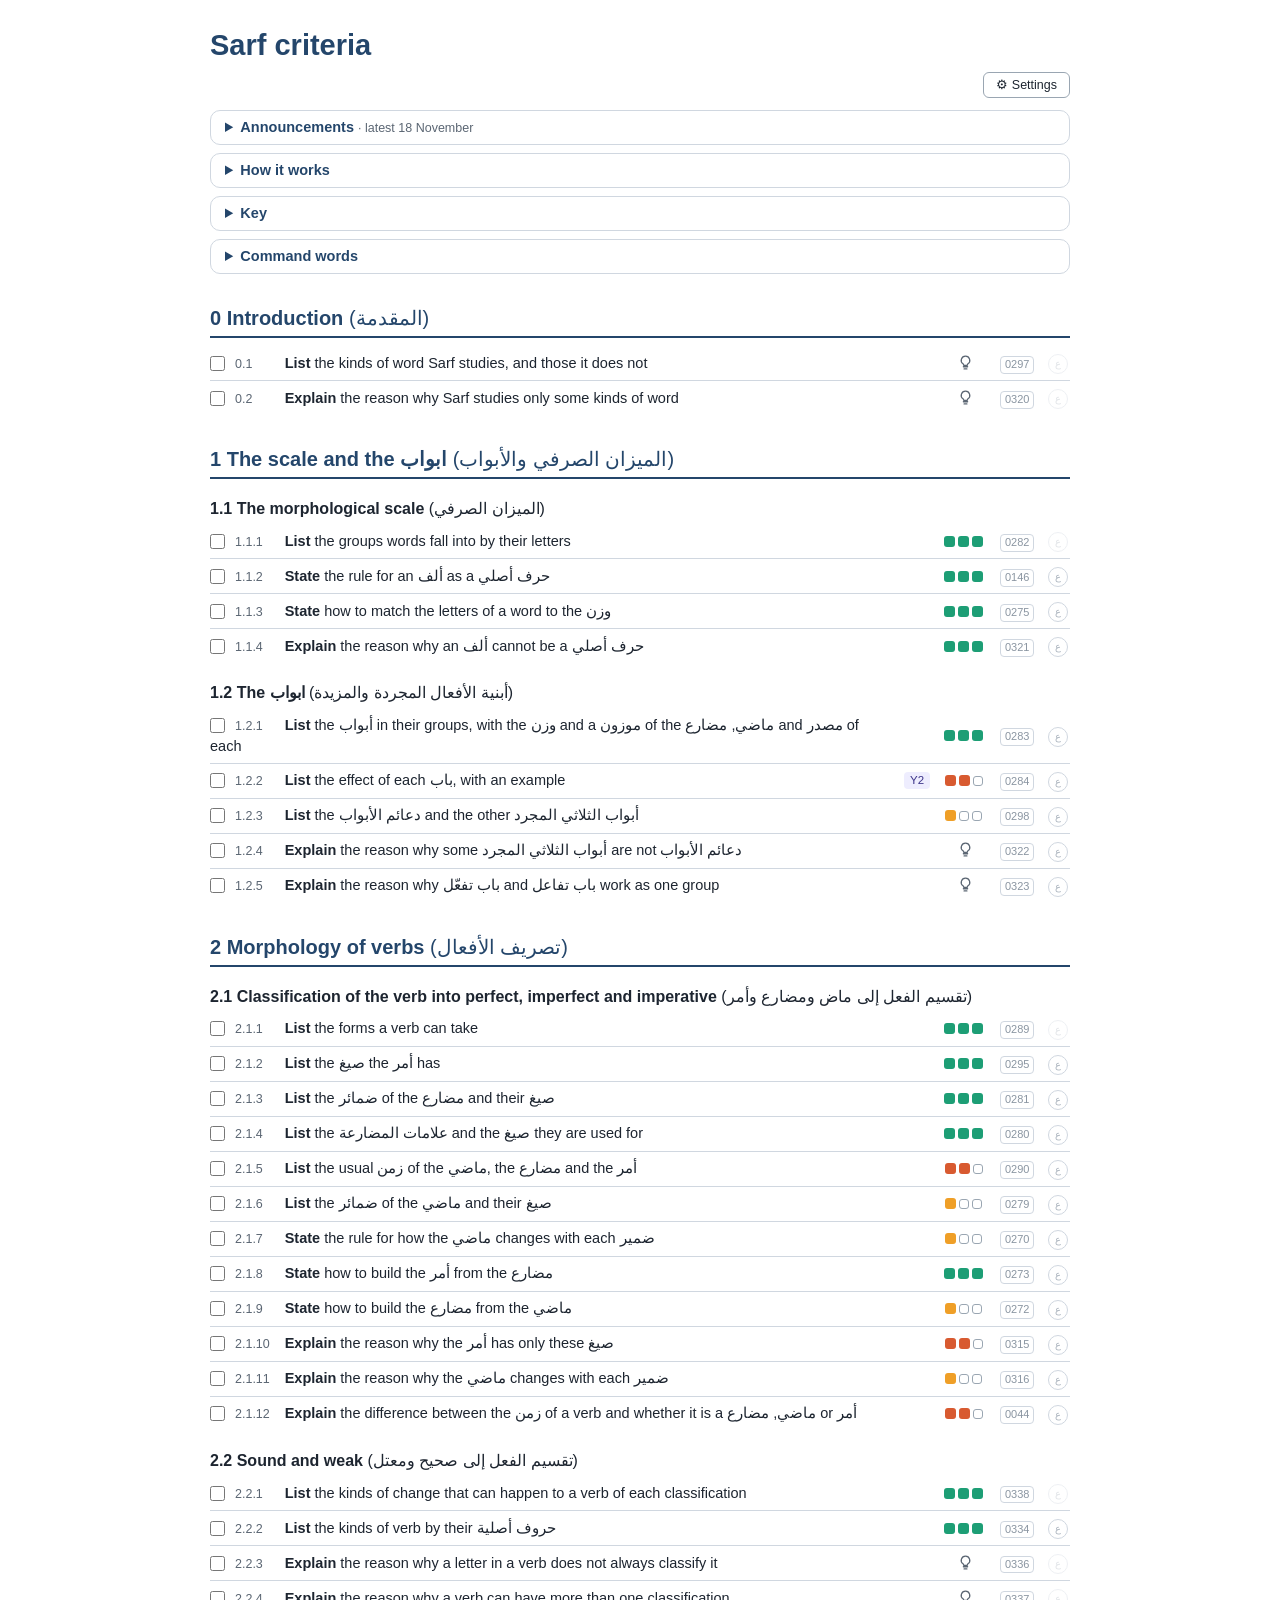
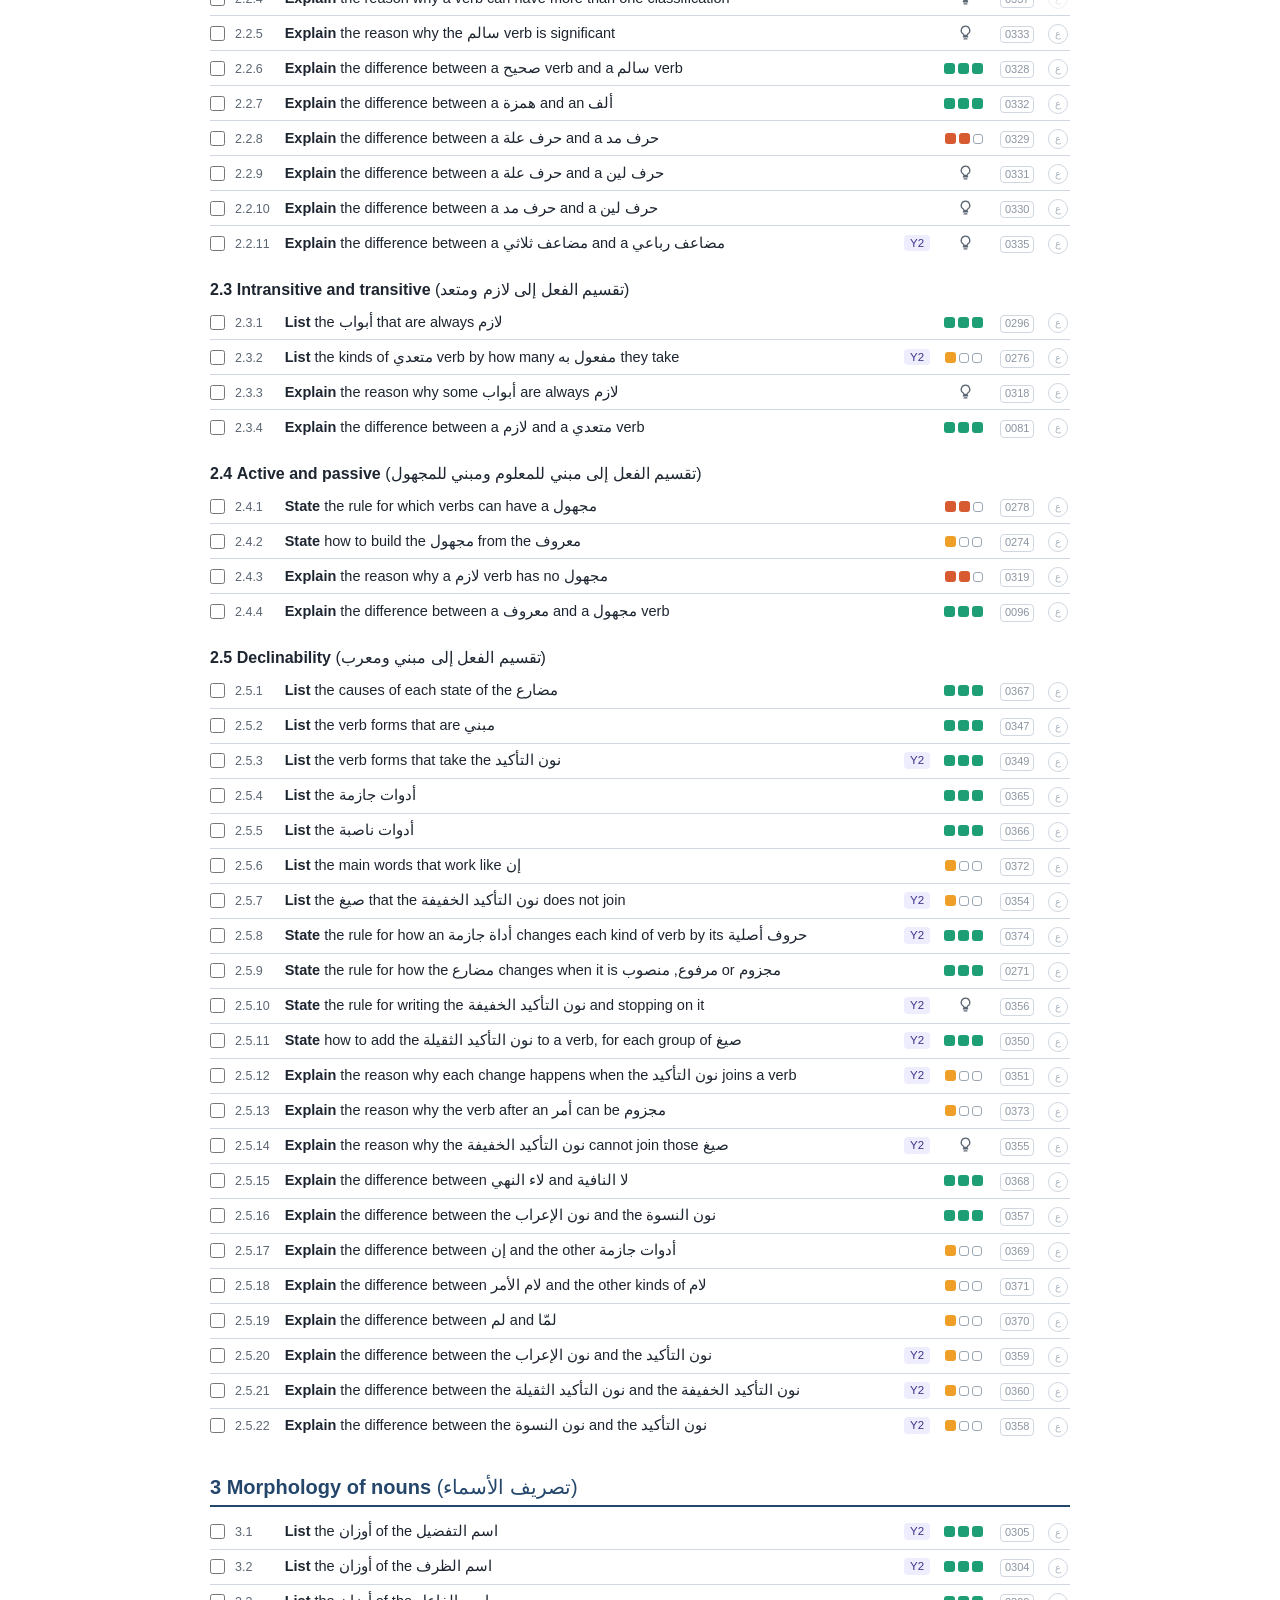
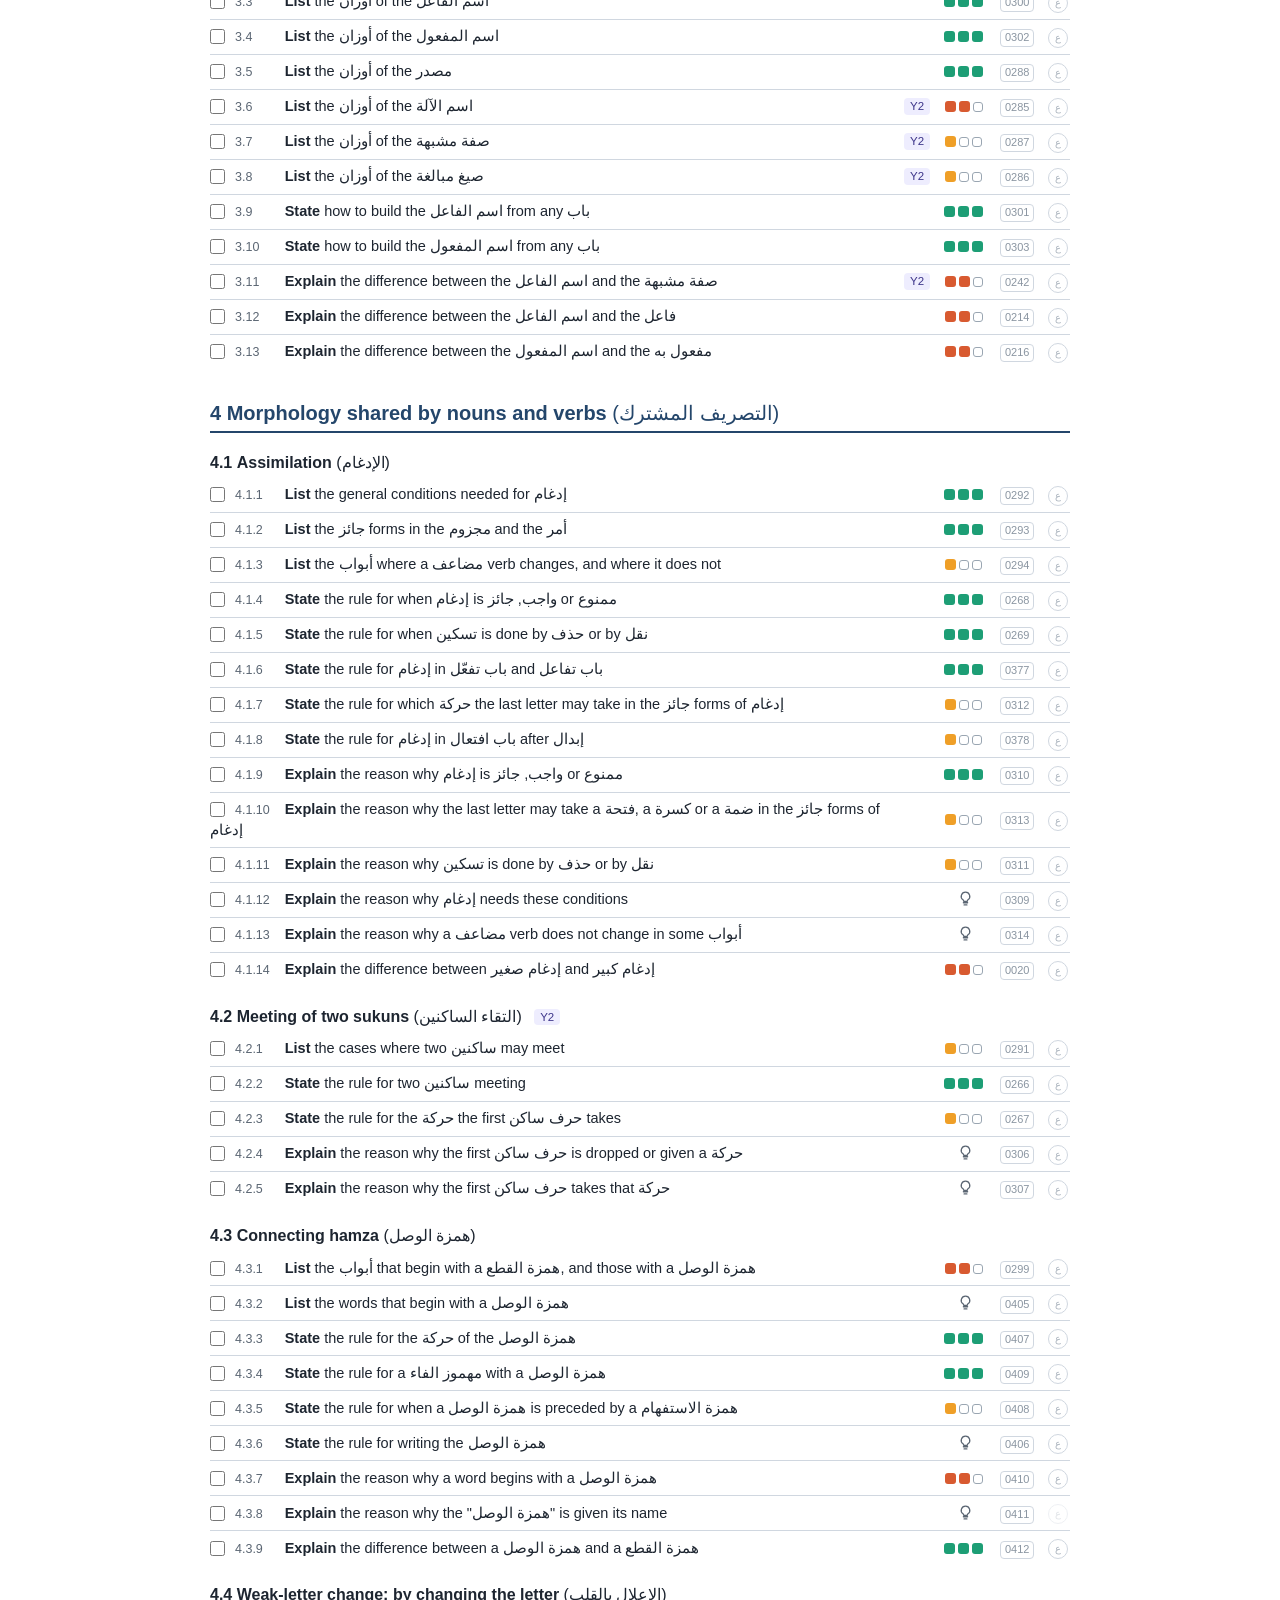
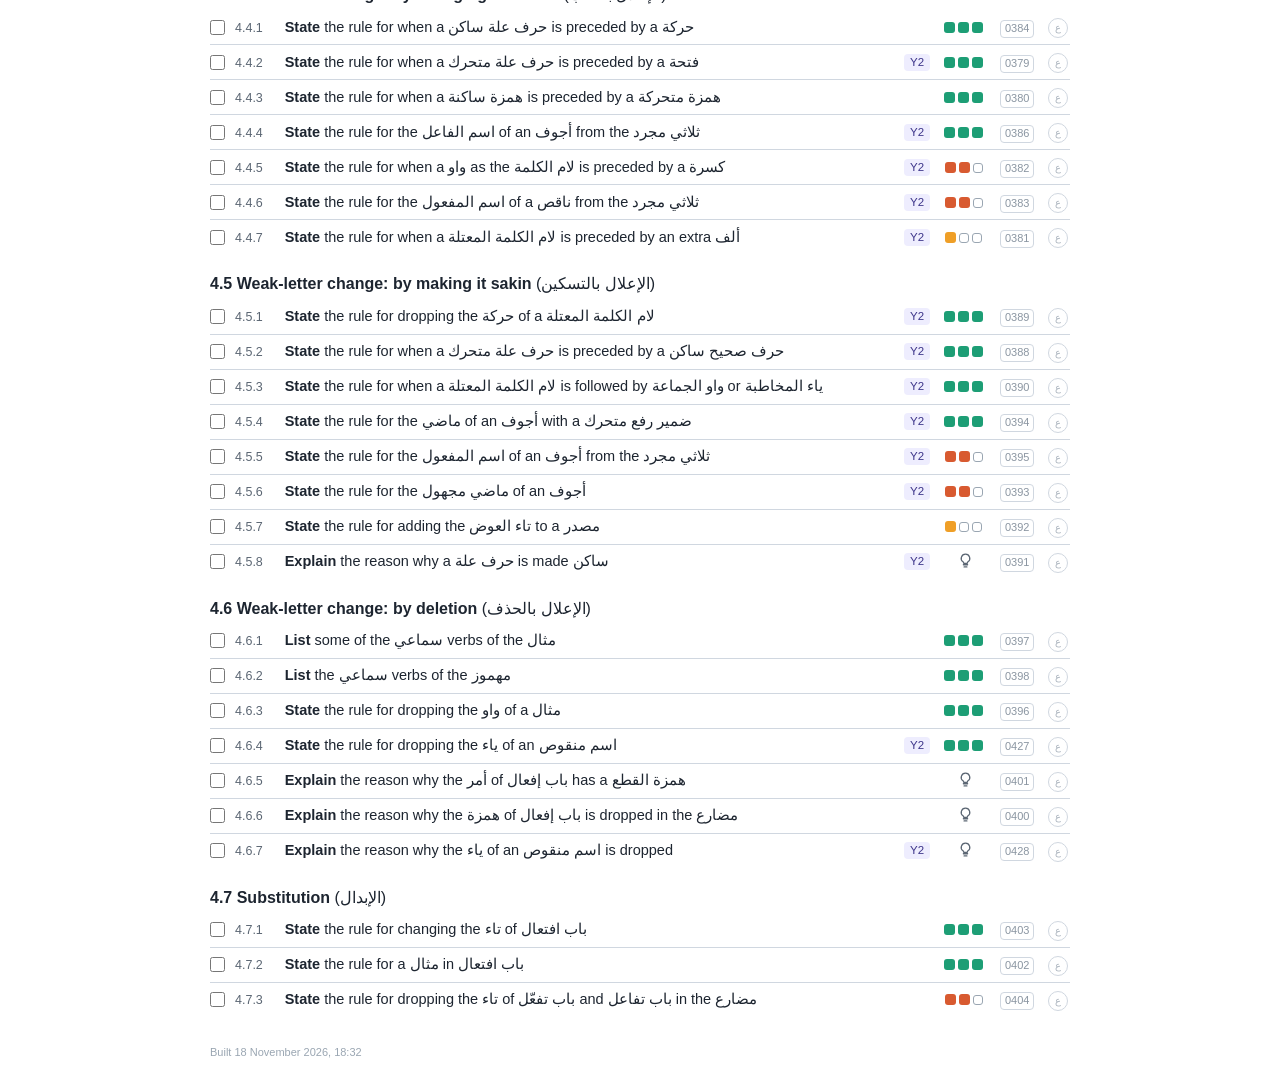
==== commit 8995f6ea: "Four bars, new settings and title" ====
--- a/index.html
+++ b/index.html
@@ -3,7 +3,7 @@
 <head>
 <meta charset="utf-8">
 <meta name="viewport" content="width=device-width, initial-scale=1">
-<title>End-of-year exam: Sarf checklist</title>
+<title>Sarf criteria</title>
 <style>
   :root { --ink:#1d2530; --muted:#5b6673; --line:#d0d7e0; --strong:#9aa6b2; --head:#24466b; --band:#eef3f8; }
   * { -webkit-print-color-adjust: exact; print-color-adjust: exact; }
@@ -21,6 +21,7 @@
   .row { display:flex; justify-content:space-between; align-items:center; gap:12px; padding:6px 0; border-bottom:1px solid var(--line); }
   .plain .row:last-child, .box .row:last-child { border-bottom:none; }
   .cb { display:inline-block; width:13px; height:13px; border:1.5px solid #6b7785; border-radius:3px; margin-right:10px; vertical-align:-2px; }
+  input.cb { border:none; width:15px; height:15px; margin:0 10px 0 0; vertical-align:-3px; cursor:pointer; accent-color:var(--head); }
   .mk { white-space:nowrap; }
   .box { border:1px solid var(--strong); border-radius:14px; padding:2px 16px; margin:10px 0; break-inside:avoid; }
   .lvl { font-size:12.5px; color:var(--muted); margin:8px 0 2px; }
@@ -38,77 +39,120 @@
 
   .f-en, .f-ar, .f-tr { display:none; }
   body.face-en .f-en, body.face-ar .f-ar, body.face-tr .f-tr { display:inline; }
-  .facebar { display:flex; flex-wrap:wrap; align-items:center; gap:6px; font-size:12.5px; color:var(--muted); margin:6px 0 10px; }
-  .facebar button { font:inherit; border:1px solid var(--strong); background:#fff; color:var(--ink); border-radius:6px; padding:2px 10px; cursor:pointer; }
-  .facebar button.on { background:var(--head); border-color:var(--head); color:#fff; }
-  @media print { .facebar { display:none; } }
-  .mk { display:grid; grid-template-columns:86px 58px 42px 22px; align-items:center; column-gap:6px; }
-  .mk .y2, .mk .id { margin-left:0; }
+  .mk { display:grid; grid-template-columns:26px 58px 42px 22px; align-items:center; column-gap:6px; }
+  .mk .y2, .mk .id, .km .y2 { margin-left:0; }
+  .c-pr { text-align:center; } .c-y2 { text-align:center; }
+  .num { display:inline-block; min-width:6ch; }
+  /* Lines for: Year 1 hides the Year 2 only lines; Year 2 hides the Y2 tags (the key keeps its own) */
+  body.lines-y1 .y2row, body.lines-y1 .y2head { display:none; }
+  body.lines-y2 .row .y2, body.lines-y2 h2 .y2, body.lines-y2 h3 .y2 { display:none; }
+  /* Line IDs hidden: the ID slot closes up, so no gap is left */
+  body.hide-ids .c-id { display:none; }
+  body.hide-ids .mk { grid-template-columns:26px 58px 22px; }
+  /* The four bars at the top */
+  details.bar { border:1px solid var(--line); border-radius:10px; padding:6px 14px; margin:8px 0; }
+  details.bar summary { cursor:pointer; font-weight:600; color:var(--head); }
+  .bar-m { font-weight:normal; color:var(--muted); font-size:12.5px; }
+  .bar-in { padding:6px 0 4px; }
+  .bar-in p { margin:4px 0; } .bar-in .tx-h { font-weight:600; margin-top:12px; }
+  .bar-in ul { margin:2px 0 6px; padding-left:20px; } .bar-in li { margin:2px 0; }
+  .bar-in li.sub { margin-left:22px; list-style:circle; }
+  .bar-in .an-d { font-size:12px; color:var(--muted); margin-top:10px; }
+  .bar .key { background:none; padding:0; margin:0; }
+  .cw2, .cw2-head { display:grid; grid-template-columns:210px 1fr; gap:12px; padding:5px 0; border-bottom:1px solid var(--line); }
+  .box .cw2:last-child { border-bottom:none; } .cw2-head { border:none; padding:0 17px; font-size:12.5px; color:var(--muted); }
+  /* The settings: a button that stays at the top of the screen, and a panel of equal buttons */
+  .settings { position:sticky; top:0; z-index:10; background:#fff; padding:4px 0; }
+  .setbar { display:flex; justify-content:flex-end; }
+  .settings button { font:inherit; font-size:12.5px; border:1px solid var(--strong); background:#fff; color:var(--ink);
+                     border-radius:6px; padding:3px 12px; cursor:pointer; }
+  .setp { border:1px solid var(--line); border-radius:10px; padding:8px 14px; margin:6px 0 4px; font-size:12.5px; color:var(--muted); background:#fff; }
+  .setp[hidden] { display:none; }
+  .setp .sr { display:grid; grid-template-columns:110px 1fr; align-items:center; gap:10px; padding:4px 0; }
+  .seg { display:flex; flex-wrap:wrap; gap:6px; }
+  .seg button { flex:0 0 118px; padding:3px 0; text-align:center; }
+  .seg button.wide { flex:0 0 248px; }
+  .seg button.on { background:var(--head); border-color:var(--head); color:#fff; }
   .lf { width:20px; height:20px; padding:0; border-radius:50%; border:1px solid var(--line); background:#fff;
         color:#aab3bd; font:10px "Segoe UI", Arial, sans-serif; line-height:18px; cursor:pointer; }
-  .row:hover .lf, .lf:focus { color:var(--muted); border-color:var(--strong); }
+  .row:hover .lf:not(.none), .lf:not(.none):focus { color:var(--muted); border-color:var(--strong); }
+  .lf.none { opacity:.35; cursor:default; }
   .row.lf-en .f-ar, .row.lf-en .f-tr, .row.lf-ar .f-en, .row.lf-ar .f-tr, .row.lf-tr .f-en, .row.lf-tr .f-ar { display:none; }
   .row.lf-en .f-en, .row.lf-ar .f-ar, .row.lf-tr .f-tr { display:inline; }
-  @media (max-width:600px) { .mk { grid-template-columns:70px 52px 38px 22px; column-gap:4px; } .y2 { font-size:10.5px; } }
-  @media print { .lf { display:none; } }
+  @media (max-width:600px) {
+    .mk { grid-template-columns:24px 52px 38px 22px; column-gap:4px; } .y2 { font-size:10.5px; }
+    body.hide-ids .mk { grid-template-columns:24px 52px 22px; }
+    .cw2, .cw2-head { grid-template-columns:120px 1fr; }
+    .setp .sr { grid-template-columns:1fr; gap:4px; }
+    .seg button, .seg button.wide { flex:1 1 0; }
+  }
+  @media print { .settings, .lf { display:none; } }
 </style>
 </head>
 <body class="face-ar" data-face="ar">
-<h1>End-of-year exam: Sarf checklist</h1>
-<div class="facebar">Show the Sarf terms in: <button data-f="en">English</button><button data-f="ar">Arabic</button><button data-f="tr">Transliteration</button></div>
-<div class="note"><p>This checklist is a provisional draft. Some topics do not have lines yet, and lines may change before the final version.</p><p>Tick each box once you can do it without help.</p><p>If anything is unclear, please contact me and quote the line's ID (the grey tag at the end of each line).</p></div>
-<div class="key"><div class="kr"><span class="km"><span class="sq" style="background:#1D9E75"></span><span class="sq" style="background:#1D9E75"></span><span class="sq" style="background:#1D9E75"></span></span><span><b>High</b>: you are expected to know this; most likely to be examined.</span></div><div class="kr"><span class="km"><span class="sq" style="background:#D85A30"></span><span class="sq" style="background:#D85A30"></span><span class="sq empty"></span></span><span><b>Medium</b>: important to know; less likely to be examined.</span></div><div class="kr"><span class="km"><span class="sq" style="background:#EF9F27"></span><span class="sq empty"></span><span class="sq empty"></span></span><span><b>Low</b>: least likely to be examined, or more niche.</span></div><div class="kr"><span class="km"><svg class="ic" viewBox="0 0 24 24" aria-label="good to know"><path d="M9 18h6M10 21h4M12 3a6 6 0 0 0-3.5 10.9c.6.5 1 1.2 1 2.1h5c0-.9.4-1.6 1-2.1A6 6 0 0 0 12 3z" fill="none" stroke="currentColor" stroke-width="1.8" stroke-linecap="round" stroke-linejoin="round"/></svg></span><span><b>Good to know</b>: not examined, but learning it will help you.</span></div><div class="kr"><span class="km"><svg class="ic" viewBox="0 0 24 24" aria-label="list to follow"><rect x="5" y="4" width="14" height="17" rx="2" fill="none" stroke="currentColor" stroke-width="1.8"/><path d="M9 4h6v3H9zM8.5 11h7M8.5 15h7" fill="none" stroke="currentColor" stroke-width="1.8" stroke-linecap="round"/></svg></span><span><b>List to follow</b>: the items are in a separate list that comes later.</span></div><div class="kr"><span class="km"><span class="y2">Year 2 only</span></span><span><b>Year 2 only</b>: Year 1 has not been taught this yet.</span></div></div>
-<h2>Command words</h2><div class="cw-head"><span>Line begins</span><span>The question it asks</span><span>Your answer is</span></div>
-<div class="box"><p class="lvl">Remember</p><div class="cw"><b>Define</b><span>What does this term mean?</span><span>A meaning only, never a rule</span></div><div class="cw"><b>State the rule for</b><span>What is the rule?</span><span>The rule, with no "because"</span></div><div class="cw"><b>State how to</b><span>How is it done?</span><span>The steps, in order</span></div><div class="cw"><b>List</b><span>Which items belong here?</span><span>The items of the list, with no "because"</span></div></div><div class="box"><p class="lvl">Understand</p><div class="cw"><b>Explain the reason why</b><span>Why is this true?</span><span>A reason, without repeating the fact</span></div><div class="cw"><b>Explain the difference between</b><span>How do these two differ?</span><span>What sets each one apart</span></div></div>
-<div class="plain"><div class="row"><span class="txt"><span class="cb"></span><span class="num">0.0.2</span><b>Define</b> the key terms in the glossary</span><span class="mk"><span class="c-y2"></span><span class="c-pr"><svg class="ic" viewBox="0 0 24 24" aria-label="list to follow"><rect x="5" y="4" width="14" height="17" rx="2" fill="none" stroke="currentColor" stroke-width="1.8"/><path d="M9 4h6v3H9zM8.5 11h7M8.5 15h7" fill="none" stroke="currentColor" stroke-width="1.8" stroke-linecap="round"/></svg></span><span class="c-id"><span class="id">0324</span></span><span class="c-lf"></span></span></div></div>
+<h1>Sarf criteria</h1>
+<div class="settings"><div class="setbar"><button type="button" class="gear" aria-expanded="false" aria-controls="setp">&#9881; Settings</button></div><div class="setp" id="setp" hidden><div class="sr"><span>Sarf terms in</span><span class="seg facebar"><button type="button" data-f="en">English</button><button type="button" data-f="ar">Arabic</button><button type="button" data-f="tr">Transliteration</button></span></div><div class="sr"><span>Lines for</span><span class="seg" id="seg-lines"><button type="button" data-v="all">Everyone</button><button type="button" data-v="y1">Year 1</button><button type="button" data-v="y2">Year 2</button></span></div><div class="sr"><span>Line IDs</span><span class="seg" id="seg-ids"><button type="button" data-v="show">Show</button><button type="button" data-v="hide">Hide</button></span></div><div class="sr"><span>Ticks</span><span class="seg"><button type="button" id="clear-ticks" class="wide">Clear all my ticks</button></span></div></div></div>
+<details class="bar"><summary>Announcements <span class="bar-m">· latest 18 November</span></summary><div class="bar-in"><p class="an-d">18 November 2026</p><div class="an-t"><p>The criteria list is nearly final. More will be added soon, such as the key terms and the application criteria.</p></div></div></details>
+<details class="bar"><summary>How it works</summary><div class="bar-in"><p class="tx-h">What this list is</p><p>These are the Sarf criteria for this year. Each one describes something you should be able to do, so you can use the list to see what you have learned and what still needs work.</p><p class="tx-h">Ticking off criteria</p><ul><li>When you can do a criterion without help, tick it off.</li><li>Your ticks are for you alone. They are saved in the browser on the device you are using, so they are still there the next time you open the page.</li><li>They do not move between devices, and clearing your browsing data removes them.</li></ul><p class="tx-h">Settings</p><ul><li>Sarf terms: show them in Arabic, in transliteration or in English, whichever helps you learn best.</li><li>Your year: every criterion applies to Year 2. Some cover topics Year 1 has not been taught yet, and these carry a Y2 tag.</li><li class="sub">In Year 1, choose Year 1 to hide the criteria that do not apply to you yet.</li><li class="sub">In Year 2, choose Year 2 to remove the Y2 tags, since every criterion applies to you.</li></ul><p class="tx-h">Questions and feedback</p><ul><li>Each criterion has its own ID: the grey tag at the end of its line.</li><li>If a criterion is unclear, let me know through <a href="https://forms.gle/qbPhF7YCoFBSae3a8" target="_blank" rel="noopener">the contact form</a> and quote its ID, so I know exactly which one you mean.</li><li>The contact form is also there for any other question, suggestion or feedback.</li></ul></div></details>
+<details class="bar"><summary>Key</summary><div class="bar-in"><div class="key"><div class="kr"><span class="km"><span class="sq" style="background:#1D9E75"></span><span class="sq" style="background:#1D9E75"></span><span class="sq" style="background:#1D9E75"></span></span><span><b>High</b>: you are expected to know this; most likely to be examined.</span></div><div class="kr"><span class="km"><span class="sq" style="background:#D85A30"></span><span class="sq" style="background:#D85A30"></span><span class="sq empty"></span></span><span><b>Medium</b>: important to know; less likely to be examined.</span></div><div class="kr"><span class="km"><span class="sq" style="background:#EF9F27"></span><span class="sq empty"></span><span class="sq empty"></span></span><span><b>Low</b>: least likely to be examined, or more niche.</span></div><div class="kr"><span class="km"><svg class="ic" viewBox="0 0 24 24" aria-label="good to know"><path d="M9 18h6M10 21h4M12 3a6 6 0 0 0-3.5 10.9c.6.5 1 1.2 1 2.1h5c0-.9.4-1.6 1-2.1A6 6 0 0 0 12 3z" fill="none" stroke="currentColor" stroke-width="1.8" stroke-linecap="round" stroke-linejoin="round"/></svg></span><span><b>Good to know</b>: not examined, but learning it will help you.</span></div><div class="kr"><span class="km"><svg class="ic" viewBox="0 0 24 24" aria-label="list to follow"><rect x="5" y="4" width="14" height="17" rx="2" fill="none" stroke="currentColor" stroke-width="1.8"/><path d="M9 4h6v3H9zM8.5 11h7M8.5 15h7" fill="none" stroke="currentColor" stroke-width="1.8" stroke-linecap="round"/></svg></span><span><b>List to follow</b>: the items are in a separate list that comes later.</span></div><div class="kr"><span class="km"><span class="y2" title="Year 2 only">Y2</span></span><span><b>Year 2 only</b>: Year 1 has not been taught this yet.</span></div></div></div></details>
+<details class="bar"><summary>Command words</summary><div class="bar-in"><div class="cw2-head"><span>Line begins</span><span>What it asks of you</span></div><div class="box"><p class="lvl">Remember</p><div class="cw2"><b>List</b><span>Recall several things that belong together: words, forms or items.</span></div><div class="cw2"><b>State the rule for</b><span>Recall a rule.</span></div><div class="cw2"><b>State how to</b><span>Recall a series of steps, in order.</span></div></div><div class="box"><p class="lvl">Understand</p><div class="cw2"><b>Explain the reason why</b><span>Give the reason why something is true.</span></div><div class="cw2"><b>Explain the difference between</b><span>Tell two things apart by what makes each one different.</span></div></div></div></details>
 <h2>0 <bdi>Introduction</bdi> <span class="ar">(<bdi>المقدمة</bdi>)</span></h2>
-<div class="plain"><div class="row"><span class="txt"><span class="cb"></span><span class="num">0.1</span><b>List</b> the kinds of word Sarf studies, and those it does not</span><span class="mk"><span class="c-y2"></span><span class="c-pr"><svg class="ic" viewBox="0 0 24 24" aria-label="good to know"><path d="M9 18h6M10 21h4M12 3a6 6 0 0 0-3.5 10.9c.6.5 1 1.2 1 2.1h5c0-.9.4-1.6 1-2.1A6 6 0 0 0 12 3z" fill="none" stroke="currentColor" stroke-width="1.8" stroke-linecap="round" stroke-linejoin="round"/></svg></span><span class="c-id"><span class="id">0297</span></span><span class="c-lf"></span></span></div><div class="row"><span class="txt"><span class="cb"></span><span class="num">0.2</span><b>Explain</b> the reason why Sarf studies only some kinds of word</span><span class="mk"><span class="c-y2"></span><span class="c-pr"><svg class="ic" viewBox="0 0 24 24" aria-label="good to know"><path d="M9 18h6M10 21h4M12 3a6 6 0 0 0-3.5 10.9c.6.5 1 1.2 1 2.1h5c0-.9.4-1.6 1-2.1A6 6 0 0 0 12 3z" fill="none" stroke="currentColor" stroke-width="1.8" stroke-linecap="round" stroke-linejoin="round"/></svg></span><span class="c-id"><span class="id">0320</span></span><span class="c-lf"></span></span></div></div>
+<div class="plain"><div class="row"><span class="txt"><input type="checkbox" class="cb" data-id="0297" aria-label="Tick when you can do this"><span class="num">0.1</span><b>List</b> the kinds of word Sarf studies, and those it does not</span><span class="mk"><span class="c-y2"></span><span class="c-pr"><svg class="ic" viewBox="0 0 24 24" aria-label="good to know"><path d="M9 18h6M10 21h4M12 3a6 6 0 0 0-3.5 10.9c.6.5 1 1.2 1 2.1h5c0-.9.4-1.6 1-2.1A6 6 0 0 0 12 3z" fill="none" stroke="currentColor" stroke-width="1.8" stroke-linecap="round" stroke-linejoin="round"/></svg></span><span class="c-id"><span class="id">0297</span></span><span class="c-lf"><button class="lf none" type="button" disabled aria-hidden="true" tabindex="-1"></button></span></span></div><div class="row"><span class="txt"><input type="checkbox" class="cb" data-id="0320" aria-label="Tick when you can do this"><span class="num">0.2</span><b>Explain</b> the reason why Sarf studies only some kinds of word</span><span class="mk"><span class="c-y2"></span><span class="c-pr"><svg class="ic" viewBox="0 0 24 24" aria-label="good to know"><path d="M9 18h6M10 21h4M12 3a6 6 0 0 0-3.5 10.9c.6.5 1 1.2 1 2.1h5c0-.9.4-1.6 1-2.1A6 6 0 0 0 12 3z" fill="none" stroke="currentColor" stroke-width="1.8" stroke-linecap="round" stroke-linejoin="round"/></svg></span><span class="c-id"><span class="id">0320</span></span><span class="c-lf"><button class="lf none" type="button" disabled aria-hidden="true" tabindex="-1"></button></span></span></div></div>
 <h2>1 <bdi>The scale and the ابواب</bdi> <span class="ar">(<bdi>الميزان الصرفي والأبواب</bdi>)</span></h2>
 <h3>1.1 <bdi>The morphological scale</bdi> <span class="ar">(<bdi>الميزان الصرفي</bdi>)</span></h3>
-<div class="plain"><div class="row"><span class="txt"><span class="cb"></span><span class="num">1.1.1</span><b>List</b> the groups words fall into by their letters</span><span class="mk"><span class="c-y2"></span><span class="c-pr"><span class="sq" style="background:#1D9E75"></span><span class="sq" style="background:#1D9E75"></span><span class="sq" style="background:#1D9E75"></span></span><span class="c-id"><span class="id">0282</span></span><span class="c-lf"></span></span></div><div class="row"><span class="txt"><span class="cb"></span><span class="num">1.1.2</span><b>State</b> the rule for <span class="f-en">an <i>alif</i></span><span class="f-ar">an ألف</span><span class="f-tr">an <i>alif</i></span> as <span class="f-en">a root letter</span><span class="f-ar">a حرف أصلي</span><span class="f-tr">a <i>ḥarf aṣlī</i></span></span><span class="mk"><span class="c-y2"></span><span class="c-pr"><span class="sq" style="background:#1D9E75"></span><span class="sq" style="background:#1D9E75"></span><span class="sq" style="background:#1D9E75"></span></span><span class="c-id"><span class="id">0146</span></span><span class="c-lf"><button class="lf" type="button" aria-label="Switch the Sarf terms on this line"></button></span></span></div><div class="row"><span class="txt"><span class="cb"></span><span class="num">1.1.3</span><b>State</b> how to match the letters of a word to the <span class="f-en">scale</span><span class="f-ar">وزن</span><span class="f-tr"><i>wazn</i></span></span><span class="mk"><span class="c-y2"></span><span class="c-pr"><span class="sq" style="background:#1D9E75"></span><span class="sq" style="background:#1D9E75"></span><span class="sq" style="background:#1D9E75"></span></span><span class="c-id"><span class="id">0275</span></span><span class="c-lf"><button class="lf" type="button" aria-label="Switch the Sarf terms on this line"></button></span></span></div><div class="row"><span class="txt"><span class="cb"></span><span class="num">1.1.4</span><b>Explain</b> the reason why <span class="f-en">an <i>alif</i></span><span class="f-ar">an ألف</span><span class="f-tr">an <i>alif</i></span> cannot be <span class="f-en">a root letter</span><span class="f-ar">a حرف أصلي</span><span class="f-tr">a <i>ḥarf aṣlī</i></span></span><span class="mk"><span class="c-y2"></span><span class="c-pr"><span class="sq" style="background:#1D9E75"></span><span class="sq" style="background:#1D9E75"></span><span class="sq" style="background:#1D9E75"></span></span><span class="c-id"><span class="id">0321</span></span><span class="c-lf"><button class="lf" type="button" aria-label="Switch the Sarf terms on this line"></button></span></span></div></div>
+<div class="plain"><div class="row"><span class="txt"><input type="checkbox" class="cb" data-id="0282" aria-label="Tick when you can do this"><span class="num">1.1.1</span><b>List</b> the groups words fall into by their letters</span><span class="mk"><span class="c-y2"></span><span class="c-pr"><span class="sq" style="background:#1D9E75"></span><span class="sq" style="background:#1D9E75"></span><span class="sq" style="background:#1D9E75"></span></span><span class="c-id"><span class="id">0282</span></span><span class="c-lf"><button class="lf none" type="button" disabled aria-hidden="true" tabindex="-1"></button></span></span></div><div class="row"><span class="txt"><input type="checkbox" class="cb" data-id="0146" aria-label="Tick when you can do this"><span class="num">1.1.2</span><b>State</b> the rule for <span class="f-en">an <i>alif</i></span><span class="f-ar">an ألف</span><span class="f-tr">an <i>alif</i></span> as <span class="f-en">a root letter</span><span class="f-ar">a حرف أصلي</span><span class="f-tr">a <i>ḥarf aṣlī</i></span></span><span class="mk"><span class="c-y2"></span><span class="c-pr"><span class="sq" style="background:#1D9E75"></span><span class="sq" style="background:#1D9E75"></span><span class="sq" style="background:#1D9E75"></span></span><span class="c-id"><span class="id">0146</span></span><span class="c-lf"><button class="lf" type="button" aria-label="Switch the Sarf terms on this line"></button></span></span></div><div class="row"><span class="txt"><input type="checkbox" class="cb" data-id="0275" aria-label="Tick when you can do this"><span class="num">1.1.3</span><b>State</b> how to match the letters of a word to the <span class="f-en">scale</span><span class="f-ar">وزن</span><span class="f-tr"><i>wazn</i></span></span><span class="mk"><span class="c-y2"></span><span class="c-pr"><span class="sq" style="background:#1D9E75"></span><span class="sq" style="background:#1D9E75"></span><span class="sq" style="background:#1D9E75"></span></span><span class="c-id"><span class="id">0275</span></span><span class="c-lf"><button class="lf" type="button" aria-label="Switch the Sarf terms on this line"></button></span></span></div><div class="row"><span class="txt"><input type="checkbox" class="cb" data-id="0321" aria-label="Tick when you can do this"><span class="num">1.1.4</span><b>Explain</b> the reason why <span class="f-en">an <i>alif</i></span><span class="f-ar">an ألف</span><span class="f-tr">an <i>alif</i></span> cannot be <span class="f-en">a root letter</span><span class="f-ar">a حرف أصلي</span><span class="f-tr">a <i>ḥarf aṣlī</i></span></span><span class="mk"><span class="c-y2"></span><span class="c-pr"><span class="sq" style="background:#1D9E75"></span><span class="sq" style="background:#1D9E75"></span><span class="sq" style="background:#1D9E75"></span></span><span class="c-id"><span class="id">0321</span></span><span class="c-lf"><button class="lf" type="button" aria-label="Switch the Sarf terms on this line"></button></span></span></div></div>
 <h3>1.2 <bdi>The ابواب</bdi> <span class="ar">(<bdi>أبنية الأفعال المجردة والمزيدة</bdi>)</span></h3>
-<div class="plain"><div class="row"><span class="txt"><span class="cb"></span><span class="num">1.2.1</span><b>List</b> the <span class="f-en"><i>abwāb</i></span><span class="f-ar">أبواب</span><span class="f-tr"><i>abwāb</i></span> in their groups, with the <span class="f-en">scale</span><span class="f-ar">وزن</span><span class="f-tr"><i>wazn</i></span> and <span class="f-en">an example on the scale</span><span class="f-ar">a موزون</span><span class="f-tr">a <i>mawzūn</i></span> of the <span class="f-en">perfect form</span><span class="f-ar">ماضي</span><span class="f-tr"><i>māḍī</i></span>, <span class="f-en">imperfect form</span><span class="f-ar">مضارع</span><span class="f-tr"><i>muḍāriʿ</i></span> and <span class="f-en">verbal noun</span><span class="f-ar">مصدر</span><span class="f-tr"><i>maṣdar</i></span> of each</span><span class="mk"><span class="c-y2"></span><span class="c-pr"><span class="sq" style="background:#1D9E75"></span><span class="sq" style="background:#1D9E75"></span><span class="sq" style="background:#1D9E75"></span></span><span class="c-id"><span class="id">0283</span></span><span class="c-lf"><button class="lf" type="button" aria-label="Switch the Sarf terms on this line"></button></span></span></div><div class="row"><span class="txt"><span class="cb"></span><span class="num">1.2.2</span><b>List</b> the effect of each <span class="f-en"><i>bāb</i></span><span class="f-ar">باب</span><span class="f-tr"><i>bāb</i></span>, with an example</span><span class="mk"><span class="c-y2"><span class="y2">Year 2 only</span></span><span class="c-pr"><span class="sq" style="background:#D85A30"></span><span class="sq" style="background:#D85A30"></span><span class="sq empty"></span></span><span class="c-id"><span class="id">0284</span></span><span class="c-lf"><button class="lf" type="button" aria-label="Switch the Sarf terms on this line"></button></span></span></div><div class="row"><span class="txt"><span class="cb"></span><span class="num">1.2.3</span><b>List</b> the <span class="f-en">primary <i>abwāb</i></span><span class="f-ar">دعائم الأبواب</span><span class="f-tr"><i>daʿāʾim al-abwāb</i></span> and the other <span class="f-en">pure triliteral <i>abwāb</i></span><span class="f-ar">أبواب الثلاثي المجرد</span><span class="f-tr"><i>abwāb al-thulāthī al-mujarrad</i></span></span><span class="mk"><span class="c-y2"></span><span class="c-pr"><span class="sq" style="background:#EF9F27"></span><span class="sq empty"></span><span class="sq empty"></span></span><span class="c-id"><span class="id">0298</span></span><span class="c-lf"><button class="lf" type="button" aria-label="Switch the Sarf terms on this line"></button></span></span></div><div class="row"><span class="txt"><span class="cb"></span><span class="num">1.2.4</span><b>Explain</b> the reason why Forms V and VI work as one group</span><span class="mk"><span class="c-y2"></span><span class="c-pr"><svg class="ic" viewBox="0 0 24 24" aria-label="good to know"><path d="M9 18h6M10 21h4M12 3a6 6 0 0 0-3.5 10.9c.6.5 1 1.2 1 2.1h5c0-.9.4-1.6 1-2.1A6 6 0 0 0 12 3z" fill="none" stroke="currentColor" stroke-width="1.8" stroke-linecap="round" stroke-linejoin="round"/></svg></span><span class="c-id"><span class="id">0323</span></span><span class="c-lf"></span></span></div><div class="row"><span class="txt"><span class="cb"></span><span class="num">1.2.5</span><b>Explain</b> the reason why some <span class="f-en">pure triliteral <i>abwāb</i></span><span class="f-ar">أبواب الثلاثي المجرد</span><span class="f-tr"><i>abwāb al-thulāthī al-mujarrad</i></span> are not <span class="f-en">primary <i>abwāb</i></span><span class="f-ar">دعائم الأبواب</span><span class="f-tr"><i>daʿāʾim al-abwāb</i></span></span><span class="mk"><span class="c-y2"></span><span class="c-pr"><svg class="ic" viewBox="0 0 24 24" aria-label="good to know"><path d="M9 18h6M10 21h4M12 3a6 6 0 0 0-3.5 10.9c.6.5 1 1.2 1 2.1h5c0-.9.4-1.6 1-2.1A6 6 0 0 0 12 3z" fill="none" stroke="currentColor" stroke-width="1.8" stroke-linecap="round" stroke-linejoin="round"/></svg></span><span class="c-id"><span class="id">0322</span></span><span class="c-lf"><button class="lf" type="button" aria-label="Switch the Sarf terms on this line"></button></span></span></div></div>
+<div class="plain"><div class="row"><span class="txt"><input type="checkbox" class="cb" data-id="0283" aria-label="Tick when you can do this"><span class="num">1.2.1</span><b>List</b> the <span class="f-en"><i>abwāb</i></span><span class="f-ar">أبواب</span><span class="f-tr"><i>abwāb</i></span> in their groups, with the <span class="f-en">scale</span><span class="f-ar">وزن</span><span class="f-tr"><i>wazn</i></span> and <span class="f-en">an example on the scale</span><span class="f-ar">a موزون</span><span class="f-tr">a <i>mawzūn</i></span> of the <span class="f-en">perfect form</span><span class="f-ar">ماضي</span><span class="f-tr"><i>māḍī</i></span>, <span class="f-en">imperfect form</span><span class="f-ar">مضارع</span><span class="f-tr"><i>muḍāriʿ</i></span> and <span class="f-en">verbal noun</span><span class="f-ar">مصدر</span><span class="f-tr"><i>maṣdar</i></span> of each</span><span class="mk"><span class="c-y2"></span><span class="c-pr"><span class="sq" style="background:#1D9E75"></span><span class="sq" style="background:#1D9E75"></span><span class="sq" style="background:#1D9E75"></span></span><span class="c-id"><span class="id">0283</span></span><span class="c-lf"><button class="lf" type="button" aria-label="Switch the Sarf terms on this line"></button></span></span></div><div class="row y2row"><span class="txt"><input type="checkbox" class="cb" data-id="0284" aria-label="Tick when you can do this"><span class="num">1.2.2</span><b>List</b> the effect of each <span class="f-en"><i>bāb</i></span><span class="f-ar">باب</span><span class="f-tr"><i>bāb</i></span>, with an example</span><span class="mk"><span class="c-y2"><span class="y2" title="Year 2 only">Y2</span></span><span class="c-pr"><span class="sq" style="background:#D85A30"></span><span class="sq" style="background:#D85A30"></span><span class="sq empty"></span></span><span class="c-id"><span class="id">0284</span></span><span class="c-lf"><button class="lf" type="button" aria-label="Switch the Sarf terms on this line"></button></span></span></div><div class="row"><span class="txt"><input type="checkbox" class="cb" data-id="0298" aria-label="Tick when you can do this"><span class="num">1.2.3</span><b>List</b> the <span class="f-en">primary <i>abwāb</i></span><span class="f-ar">دعائم الأبواب</span><span class="f-tr"><i>daʿāʾim al-abwāb</i></span> and the other <span class="f-en">pure triliteral <i>abwāb</i></span><span class="f-ar">أبواب الثلاثي المجرد</span><span class="f-tr"><i>abwāb al-thulāthī al-mujarrad</i></span></span><span class="mk"><span class="c-y2"></span><span class="c-pr"><span class="sq" style="background:#EF9F27"></span><span class="sq empty"></span><span class="sq empty"></span></span><span class="c-id"><span class="id">0298</span></span><span class="c-lf"><button class="lf" type="button" aria-label="Switch the Sarf terms on this line"></button></span></span></div><div class="row"><span class="txt"><input type="checkbox" class="cb" data-id="0322" aria-label="Tick when you can do this"><span class="num">1.2.4</span><b>Explain</b> the reason why some <span class="f-en">pure triliteral <i>abwāb</i></span><span class="f-ar">أبواب الثلاثي المجرد</span><span class="f-tr"><i>abwāb al-thulāthī al-mujarrad</i></span> are not <span class="f-en">primary <i>abwāb</i></span><span class="f-ar">دعائم الأبواب</span><span class="f-tr"><i>daʿāʾim al-abwāb</i></span></span><span class="mk"><span class="c-y2"></span><span class="c-pr"><svg class="ic" viewBox="0 0 24 24" aria-label="good to know"><path d="M9 18h6M10 21h4M12 3a6 6 0 0 0-3.5 10.9c.6.5 1 1.2 1 2.1h5c0-.9.4-1.6 1-2.1A6 6 0 0 0 12 3z" fill="none" stroke="currentColor" stroke-width="1.8" stroke-linecap="round" stroke-linejoin="round"/></svg></span><span class="c-id"><span class="id">0322</span></span><span class="c-lf"><button class="lf" type="button" aria-label="Switch the Sarf terms on this line"></button></span></span></div><div class="row"><span class="txt"><input type="checkbox" class="cb" data-id="0323" aria-label="Tick when you can do this"><span class="num">1.2.5</span><b>Explain</b> the reason why <span class="f-en"><i>bāb tafaʿʿul</i> (V)</span><span class="f-ar">باب تفعّل</span><span class="f-tr"><i>bāb tafaʿʿul</i></span> and <span class="f-en"><i>bāb tafāʿul</i> (VI)</span><span class="f-ar">باب تفاعل</span><span class="f-tr"><i>bāb tafāʿul</i></span> work as one group</span><span class="mk"><span class="c-y2"></span><span class="c-pr"><svg class="ic" viewBox="0 0 24 24" aria-label="good to know"><path d="M9 18h6M10 21h4M12 3a6 6 0 0 0-3.5 10.9c.6.5 1 1.2 1 2.1h5c0-.9.4-1.6 1-2.1A6 6 0 0 0 12 3z" fill="none" stroke="currentColor" stroke-width="1.8" stroke-linecap="round" stroke-linejoin="round"/></svg></span><span class="c-id"><span class="id">0323</span></span><span class="c-lf"><button class="lf" type="button" aria-label="Switch the Sarf terms on this line"></button></span></span></div></div>
 <h2>2 <bdi>Morphology of verbs</bdi> <span class="ar">(<bdi>تصريف الأفعال</bdi>)</span></h2>
 <h3>2.1 <bdi>Classification of the verb into perfect, imperfect and imperative</bdi> <span class="ar">(<bdi>تقسيم الفعل إلى ماض ومضارع وأمر</bdi>)</span></h3>
-<div class="plain"><div class="row"><span class="txt"><span class="cb"></span><span class="num">2.1.1</span><b>List</b> the forms a verb can take</span><span class="mk"><span class="c-y2"></span><span class="c-pr"><span class="sq" style="background:#1D9E75"></span><span class="sq" style="background:#1D9E75"></span><span class="sq" style="background:#1D9E75"></span></span><span class="c-id"><span class="id">0289</span></span><span class="c-lf"></span></span></div><div class="row"><span class="txt"><span class="cb"></span><span class="num">2.1.2</span><b>List</b> the <span class="f-en">conjugations</span><span class="f-ar">صيغ</span><span class="f-tr"><i>ṣiyagh</i></span> the <span class="f-en">imperative form</span><span class="f-ar">أمر</span><span class="f-tr"><i>amr</i></span> has</span><span class="mk"><span class="c-y2"></span><span class="c-pr"><span class="sq" style="background:#1D9E75"></span><span class="sq" style="background:#1D9E75"></span><span class="sq" style="background:#1D9E75"></span></span><span class="c-id"><span class="id">0295</span></span><span class="c-lf"><button class="lf" type="button" aria-label="Switch the Sarf terms on this line"></button></span></span></div><div class="row"><span class="txt"><span class="cb"></span><span class="num">2.1.3</span><b>List</b> the <span class="f-en">pronouns</span><span class="f-ar">ضمائر</span><span class="f-tr"><i>ḍamāʾir</i></span> of the <span class="f-en">imperfect form</span><span class="f-ar">مضارع</span><span class="f-tr"><i>muḍāriʿ</i></span> and their <span class="f-en">conjugations</span><span class="f-ar">صيغ</span><span class="f-tr"><i>ṣiyagh</i></span></span><span class="mk"><span class="c-y2"></span><span class="c-pr"><span class="sq" style="background:#1D9E75"></span><span class="sq" style="background:#1D9E75"></span><span class="sq" style="background:#1D9E75"></span></span><span class="c-id"><span class="id">0281</span></span><span class="c-lf"><button class="lf" type="button" aria-label="Switch the Sarf terms on this line"></button></span></span></div><div class="row"><span class="txt"><span class="cb"></span><span class="num">2.1.4</span><b>List</b> the <span class="f-en">signs of the imperfect form</span><span class="f-ar">علامات المضارعة</span><span class="f-tr"><i>ʿalāmāt al-muḍāraʿa</i></span> and the <span class="f-en">conjugations</span><span class="f-ar">صيغ</span><span class="f-tr"><i>ṣiyagh</i></span> they are used for</span><span class="mk"><span class="c-y2"></span><span class="c-pr"><span class="sq" style="background:#1D9E75"></span><span class="sq" style="background:#1D9E75"></span><span class="sq" style="background:#1D9E75"></span></span><span class="c-id"><span class="id">0280</span></span><span class="c-lf"><button class="lf" type="button" aria-label="Switch the Sarf terms on this line"></button></span></span></div><div class="row"><span class="txt"><span class="cb"></span><span class="num">2.1.5</span><b>List</b> the usual <span class="f-en">tense</span><span class="f-ar">زمن</span><span class="f-tr"><i>zaman</i></span> of the <span class="f-en">perfect form</span><span class="f-ar">ماضي</span><span class="f-tr"><i>māḍī</i></span>, the <span class="f-en">imperfect form</span><span class="f-ar">مضارع</span><span class="f-tr"><i>muḍāriʿ</i></span> and the <span class="f-en">imperative form</span><span class="f-ar">أمر</span><span class="f-tr"><i>amr</i></span></span><span class="mk"><span class="c-y2"></span><span class="c-pr"><span class="sq" style="background:#D85A30"></span><span class="sq" style="background:#D85A30"></span><span class="sq empty"></span></span><span class="c-id"><span class="id">0290</span></span><span class="c-lf"><button class="lf" type="button" aria-label="Switch the Sarf terms on this line"></button></span></span></div><div class="row"><span class="txt"><span class="cb"></span><span class="num">2.1.6</span><b>List</b> the <span class="f-en">pronouns</span><span class="f-ar">ضمائر</span><span class="f-tr"><i>ḍamāʾir</i></span> of the <span class="f-en">perfect form</span><span class="f-ar">ماضي</span><span class="f-tr"><i>māḍī</i></span> and their <span class="f-en">conjugations</span><span class="f-ar">صيغ</span><span class="f-tr"><i>ṣiyagh</i></span></span><span class="mk"><span class="c-y2"></span><span class="c-pr"><span class="sq" style="background:#EF9F27"></span><span class="sq empty"></span><span class="sq empty"></span></span><span class="c-id"><span class="id">0279</span></span><span class="c-lf"><button class="lf" type="button" aria-label="Switch the Sarf terms on this line"></button></span></span></div><div class="row"><span class="txt"><span class="cb"></span><span class="num">2.1.7</span><b>State</b> the rule for how the <span class="f-en">perfect form</span><span class="f-ar">ماضي</span><span class="f-tr"><i>māḍī</i></span> changes with each <span class="f-en">pronoun</span><span class="f-ar">ضمير</span><span class="f-tr"><i>ḍamīr</i></span></span><span class="mk"><span class="c-y2"></span><span class="c-pr"><span class="sq" style="background:#EF9F27"></span><span class="sq empty"></span><span class="sq empty"></span></span><span class="c-id"><span class="id">0270</span></span><span class="c-lf"><button class="lf" type="button" aria-label="Switch the Sarf terms on this line"></button></span></span></div><div class="row"><span class="txt"><span class="cb"></span><span class="num">2.1.8</span><b>State</b> how to build the <span class="f-en">imperative form</span><span class="f-ar">أمر</span><span class="f-tr"><i>amr</i></span> from the <span class="f-en">imperfect form</span><span class="f-ar">مضارع</span><span class="f-tr"><i>muḍāriʿ</i></span></span><span class="mk"><span class="c-y2"></span><span class="c-pr"><span class="sq" style="background:#1D9E75"></span><span class="sq" style="background:#1D9E75"></span><span class="sq" style="background:#1D9E75"></span></span><span class="c-id"><span class="id">0273</span></span><span class="c-lf"><button class="lf" type="button" aria-label="Switch the Sarf terms on this line"></button></span></span></div><div class="row"><span class="txt"><span class="cb"></span><span class="num">2.1.9</span><b>State</b> how to build the <span class="f-en">imperfect form</span><span class="f-ar">مضارع</span><span class="f-tr"><i>muḍāriʿ</i></span> from the <span class="f-en">perfect form</span><span class="f-ar">ماضي</span><span class="f-tr"><i>māḍī</i></span></span><span class="mk"><span class="c-y2"></span><span class="c-pr"><span class="sq" style="background:#EF9F27"></span><span class="sq empty"></span><span class="sq empty"></span></span><span class="c-id"><span class="id">0272</span></span><span class="c-lf"><button class="lf" type="button" aria-label="Switch the Sarf terms on this line"></button></span></span></div><div class="row"><span class="txt"><span class="cb"></span><span class="num">2.1.10</span><b>Explain</b> the reason why the <span class="f-en">imperative form</span><span class="f-ar">أمر</span><span class="f-tr"><i>amr</i></span> has only these <span class="f-en">conjugations</span><span class="f-ar">صيغ</span><span class="f-tr"><i>ṣiyagh</i></span></span><span class="mk"><span class="c-y2"></span><span class="c-pr"><span class="sq" style="background:#D85A30"></span><span class="sq" style="background:#D85A30"></span><span class="sq empty"></span></span><span class="c-id"><span class="id">0315</span></span><span class="c-lf"><button class="lf" type="button" aria-label="Switch the Sarf terms on this line"></button></span></span></div><div class="row"><span class="txt"><span class="cb"></span><span class="num">2.1.11</span><b>Explain</b> the reason why the <span class="f-en">perfect form</span><span class="f-ar">ماضي</span><span class="f-tr"><i>māḍī</i></span> changes with each <span class="f-en">pronoun</span><span class="f-ar">ضمير</span><span class="f-tr"><i>ḍamīr</i></span></span><span class="mk"><span class="c-y2"></span><span class="c-pr"><span class="sq" style="background:#EF9F27"></span><span class="sq empty"></span><span class="sq empty"></span></span><span class="c-id"><span class="id">0316</span></span><span class="c-lf"><button class="lf" type="button" aria-label="Switch the Sarf terms on this line"></button></span></span></div><div class="row"><span class="txt"><span class="cb"></span><span class="num">2.1.12</span><b>Explain</b> the difference between the <span class="f-en">tense</span><span class="f-ar">زمن</span><span class="f-tr"><i>zaman</i></span> of a verb and whether it is <span class="f-en">a perfect form</span><span class="f-ar">a ماضي</span><span class="f-tr">a <i>māḍī</i></span>, <span class="f-en">imperfect form</span><span class="f-ar">مضارع</span><span class="f-tr"><i>muḍāriʿ</i></span> or <span class="f-en">imperative form</span><span class="f-ar">أمر</span><span class="f-tr"><i>amr</i></span></span><span class="mk"><span class="c-y2"></span><span class="c-pr"><span class="sq" style="background:#D85A30"></span><span class="sq" style="background:#D85A30"></span><span class="sq empty"></span></span><span class="c-id"><span class="id">0044</span></span><span class="c-lf"><button class="lf" type="button" aria-label="Switch the Sarf terms on this line"></button></span></span></div></div>
+<div class="plain"><div class="row"><span class="txt"><input type="checkbox" class="cb" data-id="0289" aria-label="Tick when you can do this"><span class="num">2.1.1</span><b>List</b> the forms a verb can take</span><span class="mk"><span class="c-y2"></span><span class="c-pr"><span class="sq" style="background:#1D9E75"></span><span class="sq" style="background:#1D9E75"></span><span class="sq" style="background:#1D9E75"></span></span><span class="c-id"><span class="id">0289</span></span><span class="c-lf"><button class="lf none" type="button" disabled aria-hidden="true" tabindex="-1"></button></span></span></div><div class="row"><span class="txt"><input type="checkbox" class="cb" data-id="0295" aria-label="Tick when you can do this"><span class="num">2.1.2</span><b>List</b> the <span class="f-en">conjugations</span><span class="f-ar">صيغ</span><span class="f-tr"><i>ṣiyagh</i></span> the <span class="f-en">imperative form</span><span class="f-ar">أمر</span><span class="f-tr"><i>amr</i></span> has</span><span class="mk"><span class="c-y2"></span><span class="c-pr"><span class="sq" style="background:#1D9E75"></span><span class="sq" style="background:#1D9E75"></span><span class="sq" style="background:#1D9E75"></span></span><span class="c-id"><span class="id">0295</span></span><span class="c-lf"><button class="lf" type="button" aria-label="Switch the Sarf terms on this line"></button></span></span></div><div class="row"><span class="txt"><input type="checkbox" class="cb" data-id="0281" aria-label="Tick when you can do this"><span class="num">2.1.3</span><b>List</b> the <span class="f-en">pronouns</span><span class="f-ar">ضمائر</span><span class="f-tr"><i>ḍamāʾir</i></span> of the <span class="f-en">imperfect form</span><span class="f-ar">مضارع</span><span class="f-tr"><i>muḍāriʿ</i></span> and their <span class="f-en">conjugations</span><span class="f-ar">صيغ</span><span class="f-tr"><i>ṣiyagh</i></span></span><span class="mk"><span class="c-y2"></span><span class="c-pr"><span class="sq" style="background:#1D9E75"></span><span class="sq" style="background:#1D9E75"></span><span class="sq" style="background:#1D9E75"></span></span><span class="c-id"><span class="id">0281</span></span><span class="c-lf"><button class="lf" type="button" aria-label="Switch the Sarf terms on this line"></button></span></span></div><div class="row"><span class="txt"><input type="checkbox" class="cb" data-id="0280" aria-label="Tick when you can do this"><span class="num">2.1.4</span><b>List</b> the <span class="f-en">signs of the imperfect form</span><span class="f-ar">علامات المضارعة</span><span class="f-tr"><i>ʿalāmāt al-muḍāraʿa</i></span> and the <span class="f-en">conjugations</span><span class="f-ar">صيغ</span><span class="f-tr"><i>ṣiyagh</i></span> they are used for</span><span class="mk"><span class="c-y2"></span><span class="c-pr"><span class="sq" style="background:#1D9E75"></span><span class="sq" style="background:#1D9E75"></span><span class="sq" style="background:#1D9E75"></span></span><span class="c-id"><span class="id">0280</span></span><span class="c-lf"><button class="lf" type="button" aria-label="Switch the Sarf terms on this line"></button></span></span></div><div class="row"><span class="txt"><input type="checkbox" class="cb" data-id="0290" aria-label="Tick when you can do this"><span class="num">2.1.5</span><b>List</b> the usual <span class="f-en">tense</span><span class="f-ar">زمن</span><span class="f-tr"><i>zaman</i></span> of the <span class="f-en">perfect form</span><span class="f-ar">ماضي</span><span class="f-tr"><i>māḍī</i></span>, the <span class="f-en">imperfect form</span><span class="f-ar">مضارع</span><span class="f-tr"><i>muḍāriʿ</i></span> and the <span class="f-en">imperative form</span><span class="f-ar">أمر</span><span class="f-tr"><i>amr</i></span></span><span class="mk"><span class="c-y2"></span><span class="c-pr"><span class="sq" style="background:#D85A30"></span><span class="sq" style="background:#D85A30"></span><span class="sq empty"></span></span><span class="c-id"><span class="id">0290</span></span><span class="c-lf"><button class="lf" type="button" aria-label="Switch the Sarf terms on this line"></button></span></span></div><div class="row"><span class="txt"><input type="checkbox" class="cb" data-id="0279" aria-label="Tick when you can do this"><span class="num">2.1.6</span><b>List</b> the <span class="f-en">pronouns</span><span class="f-ar">ضمائر</span><span class="f-tr"><i>ḍamāʾir</i></span> of the <span class="f-en">perfect form</span><span class="f-ar">ماضي</span><span class="f-tr"><i>māḍī</i></span> and their <span class="f-en">conjugations</span><span class="f-ar">صيغ</span><span class="f-tr"><i>ṣiyagh</i></span></span><span class="mk"><span class="c-y2"></span><span class="c-pr"><span class="sq" style="background:#EF9F27"></span><span class="sq empty"></span><span class="sq empty"></span></span><span class="c-id"><span class="id">0279</span></span><span class="c-lf"><button class="lf" type="button" aria-label="Switch the Sarf terms on this line"></button></span></span></div><div class="row"><span class="txt"><input type="checkbox" class="cb" data-id="0270" aria-label="Tick when you can do this"><span class="num">2.1.7</span><b>State</b> the rule for how the <span class="f-en">perfect form</span><span class="f-ar">ماضي</span><span class="f-tr"><i>māḍī</i></span> changes with each <span class="f-en">pronoun</span><span class="f-ar">ضمير</span><span class="f-tr"><i>ḍamīr</i></span></span><span class="mk"><span class="c-y2"></span><span class="c-pr"><span class="sq" style="background:#EF9F27"></span><span class="sq empty"></span><span class="sq empty"></span></span><span class="c-id"><span class="id">0270</span></span><span class="c-lf"><button class="lf" type="button" aria-label="Switch the Sarf terms on this line"></button></span></span></div><div class="row"><span class="txt"><input type="checkbox" class="cb" data-id="0273" aria-label="Tick when you can do this"><span class="num">2.1.8</span><b>State</b> how to build the <span class="f-en">imperative form</span><span class="f-ar">أمر</span><span class="f-tr"><i>amr</i></span> from the <span class="f-en">imperfect form</span><span class="f-ar">مضارع</span><span class="f-tr"><i>muḍāriʿ</i></span></span><span class="mk"><span class="c-y2"></span><span class="c-pr"><span class="sq" style="background:#1D9E75"></span><span class="sq" style="background:#1D9E75"></span><span class="sq" style="background:#1D9E75"></span></span><span class="c-id"><span class="id">0273</span></span><span class="c-lf"><button class="lf" type="button" aria-label="Switch the Sarf terms on this line"></button></span></span></div><div class="row"><span class="txt"><input type="checkbox" class="cb" data-id="0272" aria-label="Tick when you can do this"><span class="num">2.1.9</span><b>State</b> how to build the <span class="f-en">imperfect form</span><span class="f-ar">مضارع</span><span class="f-tr"><i>muḍāriʿ</i></span> from the <span class="f-en">perfect form</span><span class="f-ar">ماضي</span><span class="f-tr"><i>māḍī</i></span></span><span class="mk"><span class="c-y2"></span><span class="c-pr"><span class="sq" style="background:#EF9F27"></span><span class="sq empty"></span><span class="sq empty"></span></span><span class="c-id"><span class="id">0272</span></span><span class="c-lf"><button class="lf" type="button" aria-label="Switch the Sarf terms on this line"></button></span></span></div><div class="row"><span class="txt"><input type="checkbox" class="cb" data-id="0315" aria-label="Tick when you can do this"><span class="num">2.1.10</span><b>Explain</b> the reason why the <span class="f-en">imperative form</span><span class="f-ar">أمر</span><span class="f-tr"><i>amr</i></span> has only these <span class="f-en">conjugations</span><span class="f-ar">صيغ</span><span class="f-tr"><i>ṣiyagh</i></span></span><span class="mk"><span class="c-y2"></span><span class="c-pr"><span class="sq" style="background:#D85A30"></span><span class="sq" style="background:#D85A30"></span><span class="sq empty"></span></span><span class="c-id"><span class="id">0315</span></span><span class="c-lf"><button class="lf" type="button" aria-label="Switch the Sarf terms on this line"></button></span></span></div><div class="row"><span class="txt"><input type="checkbox" class="cb" data-id="0316" aria-label="Tick when you can do this"><span class="num">2.1.11</span><b>Explain</b> the reason why the <span class="f-en">perfect form</span><span class="f-ar">ماضي</span><span class="f-tr"><i>māḍī</i></span> changes with each <span class="f-en">pronoun</span><span class="f-ar">ضمير</span><span class="f-tr"><i>ḍamīr</i></span></span><span class="mk"><span class="c-y2"></span><span class="c-pr"><span class="sq" style="background:#EF9F27"></span><span class="sq empty"></span><span class="sq empty"></span></span><span class="c-id"><span class="id">0316</span></span><span class="c-lf"><button class="lf" type="button" aria-label="Switch the Sarf terms on this line"></button></span></span></div><div class="row"><span class="txt"><input type="checkbox" class="cb" data-id="0044" aria-label="Tick when you can do this"><span class="num">2.1.12</span><b>Explain</b> the difference between the <span class="f-en">tense</span><span class="f-ar">زمن</span><span class="f-tr"><i>zaman</i></span> of a verb and whether it is <span class="f-en">a perfect form</span><span class="f-ar">a ماضي</span><span class="f-tr">a <i>māḍī</i></span>, <span class="f-en">imperfect form</span><span class="f-ar">مضارع</span><span class="f-tr"><i>muḍāriʿ</i></span> or <span class="f-en">imperative form</span><span class="f-ar">أمر</span><span class="f-tr"><i>amr</i></span></span><span class="mk"><span class="c-y2"></span><span class="c-pr"><span class="sq" style="background:#D85A30"></span><span class="sq" style="background:#D85A30"></span><span class="sq empty"></span></span><span class="c-id"><span class="id">0044</span></span><span class="c-lf"><button class="lf" type="button" aria-label="Switch the Sarf terms on this line"></button></span></span></div></div>
 <h3>2.2 <bdi>Sound and weak</bdi> <span class="ar">(<bdi>تقسيم الفعل إلى صحيح ومعتل</bdi>)</span></h3>
-<div class="plain"><div class="row"><span class="txt"><span class="cb"></span><span class="num">2.2.1</span><b>List</b> the kinds of change that can happen to a verb of each classification</span><span class="mk"><span class="c-y2"></span><span class="c-pr"><span class="sq" style="background:#1D9E75"></span><span class="sq" style="background:#1D9E75"></span><span class="sq" style="background:#1D9E75"></span></span><span class="c-id"><span class="id">0338</span></span><span class="c-lf"></span></span></div><div class="row"><span class="txt"><span class="cb"></span><span class="num">2.2.2</span><b>List</b> the kinds of verb by their <span class="f-en">root letters</span><span class="f-ar">حروف أصلية</span><span class="f-tr"><i>ḥurūf aṣliyya</i></span></span><span class="mk"><span class="c-y2"></span><span class="c-pr"><span class="sq" style="background:#1D9E75"></span><span class="sq" style="background:#1D9E75"></span><span class="sq" style="background:#1D9E75"></span></span><span class="c-id"><span class="id">0334</span></span><span class="c-lf"><button class="lf" type="button" aria-label="Switch the Sarf terms on this line"></button></span></span></div><div class="row"><span class="txt"><span class="cb"></span><span class="num">2.2.3</span><b>Explain</b> the reason why a letter in a verb does not always classify it</span><span class="mk"><span class="c-y2"></span><span class="c-pr"><svg class="ic" viewBox="0 0 24 24" aria-label="good to know"><path d="M9 18h6M10 21h4M12 3a6 6 0 0 0-3.5 10.9c.6.5 1 1.2 1 2.1h5c0-.9.4-1.6 1-2.1A6 6 0 0 0 12 3z" fill="none" stroke="currentColor" stroke-width="1.8" stroke-linecap="round" stroke-linejoin="round"/></svg></span><span class="c-id"><span class="id">0336</span></span><span class="c-lf"></span></span></div><div class="row"><span class="txt"><span class="cb"></span><span class="num">2.2.4</span><b>Explain</b> the reason why a verb can have more than one classification</span><span class="mk"><span class="c-y2"></span><span class="c-pr"><svg class="ic" viewBox="0 0 24 24" aria-label="good to know"><path d="M9 18h6M10 21h4M12 3a6 6 0 0 0-3.5 10.9c.6.5 1 1.2 1 2.1h5c0-.9.4-1.6 1-2.1A6 6 0 0 0 12 3z" fill="none" stroke="currentColor" stroke-width="1.8" stroke-linecap="round" stroke-linejoin="round"/></svg></span><span class="c-id"><span class="id">0337</span></span><span class="c-lf"></span></span></div><div class="row"><span class="txt"><span class="cb"></span><span class="num">2.2.5</span><b>Explain</b> the reason why the <span class="f-en"><i>sālim</i></span><span class="f-ar">سالم</span><span class="f-tr"><i>sālim</i></span> verb is significant</span><span class="mk"><span class="c-y2"></span><span class="c-pr"><svg class="ic" viewBox="0 0 24 24" aria-label="good to know"><path d="M9 18h6M10 21h4M12 3a6 6 0 0 0-3.5 10.9c.6.5 1 1.2 1 2.1h5c0-.9.4-1.6 1-2.1A6 6 0 0 0 12 3z" fill="none" stroke="currentColor" stroke-width="1.8" stroke-linecap="round" stroke-linejoin="round"/></svg></span><span class="c-id"><span class="id">0333</span></span><span class="c-lf"><button class="lf" type="button" aria-label="Switch the Sarf terms on this line"></button></span></span></div><div class="row"><span class="txt"><span class="cb"></span><span class="num">2.2.6</span><b>Explain</b> the difference between <span class="f-en">a <i>ṣaḥīḥ</i></span><span class="f-ar">a صحيح</span><span class="f-tr">a <i>ṣaḥīḥ</i></span> verb and <span class="f-en">a <i>sālim</i></span><span class="f-ar">a سالم</span><span class="f-tr">a <i>sālim</i></span> verb</span><span class="mk"><span class="c-y2"></span><span class="c-pr"><span class="sq" style="background:#1D9E75"></span><span class="sq" style="background:#1D9E75"></span><span class="sq" style="background:#1D9E75"></span></span><span class="c-id"><span class="id">0328</span></span><span class="c-lf"><button class="lf" type="button" aria-label="Switch the Sarf terms on this line"></button></span></span></div><div class="row"><span class="txt"><span class="cb"></span><span class="num">2.2.7</span><b>Explain</b> the difference between <span class="f-en">a <i>hamza</i></span><span class="f-ar">a همزة</span><span class="f-tr">a <i>hamza</i></span> and <span class="f-en">an <i>alif</i></span><span class="f-ar">an ألف</span><span class="f-tr">an <i>alif</i></span></span><span class="mk"><span class="c-y2"></span><span class="c-pr"><span class="sq" style="background:#1D9E75"></span><span class="sq" style="background:#1D9E75"></span><span class="sq" style="background:#1D9E75"></span></span><span class="c-id"><span class="id">0332</span></span><span class="c-lf"><button class="lf" type="button" aria-label="Switch the Sarf terms on this line"></button></span></span></div><div class="row"><span class="txt"><span class="cb"></span><span class="num">2.2.8</span><b>Explain</b> the difference between <span class="f-en">a weak letter</span><span class="f-ar">a حرف علة</span><span class="f-tr">a <i>ḥarf ʿilla</i></span> and <span class="f-en">a long-vowel letter</span><span class="f-ar">a حرف مد</span><span class="f-tr">a <i>ḥarf madd</i></span></span><span class="mk"><span class="c-y2"></span><span class="c-pr"><span class="sq" style="background:#D85A30"></span><span class="sq" style="background:#D85A30"></span><span class="sq empty"></span></span><span class="c-id"><span class="id">0329</span></span><span class="c-lf"><button class="lf" type="button" aria-label="Switch the Sarf terms on this line"></button></span></span></div><div class="row"><span class="txt"><span class="cb"></span><span class="num">2.2.9</span><b>Explain</b> the difference between <span class="f-en">a weak letter</span><span class="f-ar">a حرف علة</span><span class="f-tr">a <i>ḥarf ʿilla</i></span> and <span class="f-en">a soft letter</span><span class="f-ar">a حرف لين</span><span class="f-tr">a <i>ḥarf līn</i></span></span><span class="mk"><span class="c-y2"></span><span class="c-pr"><svg class="ic" viewBox="0 0 24 24" aria-label="good to know"><path d="M9 18h6M10 21h4M12 3a6 6 0 0 0-3.5 10.9c.6.5 1 1.2 1 2.1h5c0-.9.4-1.6 1-2.1A6 6 0 0 0 12 3z" fill="none" stroke="currentColor" stroke-width="1.8" stroke-linecap="round" stroke-linejoin="round"/></svg></span><span class="c-id"><span class="id">0331</span></span><span class="c-lf"><button class="lf" type="button" aria-label="Switch the Sarf terms on this line"></button></span></span></div><div class="row"><span class="txt"><span class="cb"></span><span class="num">2.2.10</span><b>Explain</b> the difference between <span class="f-en">a long-vowel letter</span><span class="f-ar">a حرف مد</span><span class="f-tr">a <i>ḥarf madd</i></span> and <span class="f-en">a soft letter</span><span class="f-ar">a حرف لين</span><span class="f-tr">a <i>ḥarf līn</i></span></span><span class="mk"><span class="c-y2"></span><span class="c-pr"><svg class="ic" viewBox="0 0 24 24" aria-label="good to know"><path d="M9 18h6M10 21h4M12 3a6 6 0 0 0-3.5 10.9c.6.5 1 1.2 1 2.1h5c0-.9.4-1.6 1-2.1A6 6 0 0 0 12 3z" fill="none" stroke="currentColor" stroke-width="1.8" stroke-linecap="round" stroke-linejoin="round"/></svg></span><span class="c-id"><span class="id">0330</span></span><span class="c-lf"><button class="lf" type="button" aria-label="Switch the Sarf terms on this line"></button></span></span></div><div class="row"><span class="txt"><span class="cb"></span><span class="num">2.2.11</span><b>Explain</b> the difference between <span class="f-en">a triliteral <i>muḍāʿaf</i></span><span class="f-ar">a مضاعف ثلاثي</span><span class="f-tr">a <i>muḍāʿaf thulāthī</i></span> and <span class="f-en">a quadriliteral <i>muḍāʿaf</i></span><span class="f-ar">a مضاعف رباعي</span><span class="f-tr">a <i>muḍāʿaf rubāʿī</i></span></span><span class="mk"><span class="c-y2"><span class="y2">Year 2 only</span></span><span class="c-pr"><svg class="ic" viewBox="0 0 24 24" aria-label="good to know"><path d="M9 18h6M10 21h4M12 3a6 6 0 0 0-3.5 10.9c.6.5 1 1.2 1 2.1h5c0-.9.4-1.6 1-2.1A6 6 0 0 0 12 3z" fill="none" stroke="currentColor" stroke-width="1.8" stroke-linecap="round" stroke-linejoin="round"/></svg></span><span class="c-id"><span class="id">0335</span></span><span class="c-lf"><button class="lf" type="button" aria-label="Switch the Sarf terms on this line"></button></span></span></div></div>
+<div class="plain"><div class="row"><span class="txt"><input type="checkbox" class="cb" data-id="0338" aria-label="Tick when you can do this"><span class="num">2.2.1</span><b>List</b> the kinds of change that can happen to a verb of each classification</span><span class="mk"><span class="c-y2"></span><span class="c-pr"><span class="sq" style="background:#1D9E75"></span><span class="sq" style="background:#1D9E75"></span><span class="sq" style="background:#1D9E75"></span></span><span class="c-id"><span class="id">0338</span></span><span class="c-lf"><button class="lf none" type="button" disabled aria-hidden="true" tabindex="-1"></button></span></span></div><div class="row"><span class="txt"><input type="checkbox" class="cb" data-id="0334" aria-label="Tick when you can do this"><span class="num">2.2.2</span><b>List</b> the kinds of verb by their <span class="f-en">root letters</span><span class="f-ar">حروف أصلية</span><span class="f-tr"><i>ḥurūf aṣliyya</i></span></span><span class="mk"><span class="c-y2"></span><span class="c-pr"><span class="sq" style="background:#1D9E75"></span><span class="sq" style="background:#1D9E75"></span><span class="sq" style="background:#1D9E75"></span></span><span class="c-id"><span class="id">0334</span></span><span class="c-lf"><button class="lf" type="button" aria-label="Switch the Sarf terms on this line"></button></span></span></div><div class="row"><span class="txt"><input type="checkbox" class="cb" data-id="0336" aria-label="Tick when you can do this"><span class="num">2.2.3</span><b>Explain</b> the reason why a letter in a verb does not always classify it</span><span class="mk"><span class="c-y2"></span><span class="c-pr"><svg class="ic" viewBox="0 0 24 24" aria-label="good to know"><path d="M9 18h6M10 21h4M12 3a6 6 0 0 0-3.5 10.9c.6.5 1 1.2 1 2.1h5c0-.9.4-1.6 1-2.1A6 6 0 0 0 12 3z" fill="none" stroke="currentColor" stroke-width="1.8" stroke-linecap="round" stroke-linejoin="round"/></svg></span><span class="c-id"><span class="id">0336</span></span><span class="c-lf"><button class="lf none" type="button" disabled aria-hidden="true" tabindex="-1"></button></span></span></div><div class="row"><span class="txt"><input type="checkbox" class="cb" data-id="0337" aria-label="Tick when you can do this"><span class="num">2.2.4</span><b>Explain</b> the reason why a verb can have more than one classification</span><span class="mk"><span class="c-y2"></span><span class="c-pr"><svg class="ic" viewBox="0 0 24 24" aria-label="good to know"><path d="M9 18h6M10 21h4M12 3a6 6 0 0 0-3.5 10.9c.6.5 1 1.2 1 2.1h5c0-.9.4-1.6 1-2.1A6 6 0 0 0 12 3z" fill="none" stroke="currentColor" stroke-width="1.8" stroke-linecap="round" stroke-linejoin="round"/></svg></span><span class="c-id"><span class="id">0337</span></span><span class="c-lf"><button class="lf none" type="button" disabled aria-hidden="true" tabindex="-1"></button></span></span></div><div class="row"><span class="txt"><input type="checkbox" class="cb" data-id="0333" aria-label="Tick when you can do this"><span class="num">2.2.5</span><b>Explain</b> the reason why the <span class="f-en"><i>sālim</i></span><span class="f-ar">سالم</span><span class="f-tr"><i>sālim</i></span> verb is significant</span><span class="mk"><span class="c-y2"></span><span class="c-pr"><svg class="ic" viewBox="0 0 24 24" aria-label="good to know"><path d="M9 18h6M10 21h4M12 3a6 6 0 0 0-3.5 10.9c.6.5 1 1.2 1 2.1h5c0-.9.4-1.6 1-2.1A6 6 0 0 0 12 3z" fill="none" stroke="currentColor" stroke-width="1.8" stroke-linecap="round" stroke-linejoin="round"/></svg></span><span class="c-id"><span class="id">0333</span></span><span class="c-lf"><button class="lf" type="button" aria-label="Switch the Sarf terms on this line"></button></span></span></div><div class="row"><span class="txt"><input type="checkbox" class="cb" data-id="0328" aria-label="Tick when you can do this"><span class="num">2.2.6</span><b>Explain</b> the difference between <span class="f-en">a <i>ṣaḥīḥ</i></span><span class="f-ar">a صحيح</span><span class="f-tr">a <i>ṣaḥīḥ</i></span> verb and <span class="f-en">a <i>sālim</i></span><span class="f-ar">a سالم</span><span class="f-tr">a <i>sālim</i></span> verb</span><span class="mk"><span class="c-y2"></span><span class="c-pr"><span class="sq" style="background:#1D9E75"></span><span class="sq" style="background:#1D9E75"></span><span class="sq" style="background:#1D9E75"></span></span><span class="c-id"><span class="id">0328</span></span><span class="c-lf"><button class="lf" type="button" aria-label="Switch the Sarf terms on this line"></button></span></span></div><div class="row"><span class="txt"><input type="checkbox" class="cb" data-id="0332" aria-label="Tick when you can do this"><span class="num">2.2.7</span><b>Explain</b> the difference between <span class="f-en">a <i>hamza</i></span><span class="f-ar">a همزة</span><span class="f-tr">a <i>hamza</i></span> and <span class="f-en">an <i>alif</i></span><span class="f-ar">an ألف</span><span class="f-tr">an <i>alif</i></span></span><span class="mk"><span class="c-y2"></span><span class="c-pr"><span class="sq" style="background:#1D9E75"></span><span class="sq" style="background:#1D9E75"></span><span class="sq" style="background:#1D9E75"></span></span><span class="c-id"><span class="id">0332</span></span><span class="c-lf"><button class="lf" type="button" aria-label="Switch the Sarf terms on this line"></button></span></span></div><div class="row"><span class="txt"><input type="checkbox" class="cb" data-id="0329" aria-label="Tick when you can do this"><span class="num">2.2.8</span><b>Explain</b> the difference between <span class="f-en">a weak letter</span><span class="f-ar">a حرف علة</span><span class="f-tr">a <i>ḥarf ʿilla</i></span> and <span class="f-en">a long-vowel letter</span><span class="f-ar">a حرف مد</span><span class="f-tr">a <i>ḥarf madd</i></span></span><span class="mk"><span class="c-y2"></span><span class="c-pr"><span class="sq" style="background:#D85A30"></span><span class="sq" style="background:#D85A30"></span><span class="sq empty"></span></span><span class="c-id"><span class="id">0329</span></span><span class="c-lf"><button class="lf" type="button" aria-label="Switch the Sarf terms on this line"></button></span></span></div><div class="row"><span class="txt"><input type="checkbox" class="cb" data-id="0331" aria-label="Tick when you can do this"><span class="num">2.2.9</span><b>Explain</b> the difference between <span class="f-en">a weak letter</span><span class="f-ar">a حرف علة</span><span class="f-tr">a <i>ḥarf ʿilla</i></span> and <span class="f-en">a soft letter</span><span class="f-ar">a حرف لين</span><span class="f-tr">a <i>ḥarf līn</i></span></span><span class="mk"><span class="c-y2"></span><span class="c-pr"><svg class="ic" viewBox="0 0 24 24" aria-label="good to know"><path d="M9 18h6M10 21h4M12 3a6 6 0 0 0-3.5 10.9c.6.5 1 1.2 1 2.1h5c0-.9.4-1.6 1-2.1A6 6 0 0 0 12 3z" fill="none" stroke="currentColor" stroke-width="1.8" stroke-linecap="round" stroke-linejoin="round"/></svg></span><span class="c-id"><span class="id">0331</span></span><span class="c-lf"><button class="lf" type="button" aria-label="Switch the Sarf terms on this line"></button></span></span></div><div class="row"><span class="txt"><input type="checkbox" class="cb" data-id="0330" aria-label="Tick when you can do this"><span class="num">2.2.10</span><b>Explain</b> the difference between <span class="f-en">a long-vowel letter</span><span class="f-ar">a حرف مد</span><span class="f-tr">a <i>ḥarf madd</i></span> and <span class="f-en">a soft letter</span><span class="f-ar">a حرف لين</span><span class="f-tr">a <i>ḥarf līn</i></span></span><span class="mk"><span class="c-y2"></span><span class="c-pr"><svg class="ic" viewBox="0 0 24 24" aria-label="good to know"><path d="M9 18h6M10 21h4M12 3a6 6 0 0 0-3.5 10.9c.6.5 1 1.2 1 2.1h5c0-.9.4-1.6 1-2.1A6 6 0 0 0 12 3z" fill="none" stroke="currentColor" stroke-width="1.8" stroke-linecap="round" stroke-linejoin="round"/></svg></span><span class="c-id"><span class="id">0330</span></span><span class="c-lf"><button class="lf" type="button" aria-label="Switch the Sarf terms on this line"></button></span></span></div><div class="row y2row"><span class="txt"><input type="checkbox" class="cb" data-id="0335" aria-label="Tick when you can do this"><span class="num">2.2.11</span><b>Explain</b> the difference between <span class="f-en">a triliteral <i>muḍāʿaf</i></span><span class="f-ar">a مضاعف ثلاثي</span><span class="f-tr">a <i>muḍāʿaf thulāthī</i></span> and <span class="f-en">a quadriliteral <i>muḍāʿaf</i></span><span class="f-ar">a مضاعف رباعي</span><span class="f-tr">a <i>muḍāʿaf rubāʿī</i></span></span><span class="mk"><span class="c-y2"><span class="y2" title="Year 2 only">Y2</span></span><span class="c-pr"><svg class="ic" viewBox="0 0 24 24" aria-label="good to know"><path d="M9 18h6M10 21h4M12 3a6 6 0 0 0-3.5 10.9c.6.5 1 1.2 1 2.1h5c0-.9.4-1.6 1-2.1A6 6 0 0 0 12 3z" fill="none" stroke="currentColor" stroke-width="1.8" stroke-linecap="round" stroke-linejoin="round"/></svg></span><span class="c-id"><span class="id">0335</span></span><span class="c-lf"><button class="lf" type="button" aria-label="Switch the Sarf terms on this line"></button></span></span></div></div>
 <h3>2.3 <bdi>Intransitive and transitive</bdi> <span class="ar">(<bdi>تقسيم الفعل إلى لازم ومتعد</bdi>)</span></h3>
-<div class="plain"><div class="row"><span class="txt"><span class="cb"></span><span class="num">2.3.1</span><b>List</b> the <span class="f-en"><i>abwāb</i></span><span class="f-ar">أبواب</span><span class="f-tr"><i>abwāb</i></span> that are always <span class="f-en">intransitive</span><span class="f-ar">لازم</span><span class="f-tr"><i>lāzim</i></span></span><span class="mk"><span class="c-y2"></span><span class="c-pr"><span class="sq" style="background:#1D9E75"></span><span class="sq" style="background:#1D9E75"></span><span class="sq" style="background:#1D9E75"></span></span><span class="c-id"><span class="id">0296</span></span><span class="c-lf"><button class="lf" type="button" aria-label="Switch the Sarf terms on this line"></button></span></span></div><div class="row"><span class="txt"><span class="cb"></span><span class="num">2.3.2</span><b>List</b> the kinds of <span class="f-en">transitive</span><span class="f-ar">متعدي</span><span class="f-tr"><i>mutaʿaddī</i></span> verb by how many <span class="f-en">object</span><span class="f-ar">مفعول به</span><span class="f-tr"><i>mafʿūl bihi</i></span> they take</span><span class="mk"><span class="c-y2"><span class="y2">Year 2 only</span></span><span class="c-pr"><span class="sq" style="background:#EF9F27"></span><span class="sq empty"></span><span class="sq empty"></span></span><span class="c-id"><span class="id">0276</span></span><span class="c-lf"><button class="lf" type="button" aria-label="Switch the Sarf terms on this line"></button></span></span></div><div class="row"><span class="txt"><span class="cb"></span><span class="num">2.3.3</span><b>Explain</b> the reason why some <span class="f-en"><i>abwāb</i></span><span class="f-ar">أبواب</span><span class="f-tr"><i>abwāb</i></span> are always <span class="f-en">intransitive</span><span class="f-ar">لازم</span><span class="f-tr"><i>lāzim</i></span></span><span class="mk"><span class="c-y2"></span><span class="c-pr"><svg class="ic" viewBox="0 0 24 24" aria-label="good to know"><path d="M9 18h6M10 21h4M12 3a6 6 0 0 0-3.5 10.9c.6.5 1 1.2 1 2.1h5c0-.9.4-1.6 1-2.1A6 6 0 0 0 12 3z" fill="none" stroke="currentColor" stroke-width="1.8" stroke-linecap="round" stroke-linejoin="round"/></svg></span><span class="c-id"><span class="id">0318</span></span><span class="c-lf"><button class="lf" type="button" aria-label="Switch the Sarf terms on this line"></button></span></span></div><div class="row"><span class="txt"><span class="cb"></span><span class="num">2.3.4</span><b>Explain</b> the difference between <span class="f-en">an intransitive</span><span class="f-ar">a لازم</span><span class="f-tr">a <i>lāzim</i></span> and <span class="f-en">a transitive</span><span class="f-ar">a متعدي</span><span class="f-tr">a <i>mutaʿaddī</i></span> verb</span><span class="mk"><span class="c-y2"></span><span class="c-pr"><span class="sq" style="background:#1D9E75"></span><span class="sq" style="background:#1D9E75"></span><span class="sq" style="background:#1D9E75"></span></span><span class="c-id"><span class="id">0081</span></span><span class="c-lf"><button class="lf" type="button" aria-label="Switch the Sarf terms on this line"></button></span></span></div></div>
+<div class="plain"><div class="row"><span class="txt"><input type="checkbox" class="cb" data-id="0296" aria-label="Tick when you can do this"><span class="num">2.3.1</span><b>List</b> the <span class="f-en"><i>abwāb</i></span><span class="f-ar">أبواب</span><span class="f-tr"><i>abwāb</i></span> that are always <span class="f-en">intransitive</span><span class="f-ar">لازم</span><span class="f-tr"><i>lāzim</i></span></span><span class="mk"><span class="c-y2"></span><span class="c-pr"><span class="sq" style="background:#1D9E75"></span><span class="sq" style="background:#1D9E75"></span><span class="sq" style="background:#1D9E75"></span></span><span class="c-id"><span class="id">0296</span></span><span class="c-lf"><button class="lf" type="button" aria-label="Switch the Sarf terms on this line"></button></span></span></div><div class="row y2row"><span class="txt"><input type="checkbox" class="cb" data-id="0276" aria-label="Tick when you can do this"><span class="num">2.3.2</span><b>List</b> the kinds of <span class="f-en">transitive</span><span class="f-ar">متعدي</span><span class="f-tr"><i>mutaʿaddī</i></span> verb by how many <span class="f-en">object</span><span class="f-ar">مفعول به</span><span class="f-tr"><i>mafʿūl bihi</i></span> they take</span><span class="mk"><span class="c-y2"><span class="y2" title="Year 2 only">Y2</span></span><span class="c-pr"><span class="sq" style="background:#EF9F27"></span><span class="sq empty"></span><span class="sq empty"></span></span><span class="c-id"><span class="id">0276</span></span><span class="c-lf"><button class="lf" type="button" aria-label="Switch the Sarf terms on this line"></button></span></span></div><div class="row"><span class="txt"><input type="checkbox" class="cb" data-id="0318" aria-label="Tick when you can do this"><span class="num">2.3.3</span><b>Explain</b> the reason why some <span class="f-en"><i>abwāb</i></span><span class="f-ar">أبواب</span><span class="f-tr"><i>abwāb</i></span> are always <span class="f-en">intransitive</span><span class="f-ar">لازم</span><span class="f-tr"><i>lāzim</i></span></span><span class="mk"><span class="c-y2"></span><span class="c-pr"><svg class="ic" viewBox="0 0 24 24" aria-label="good to know"><path d="M9 18h6M10 21h4M12 3a6 6 0 0 0-3.5 10.9c.6.5 1 1.2 1 2.1h5c0-.9.4-1.6 1-2.1A6 6 0 0 0 12 3z" fill="none" stroke="currentColor" stroke-width="1.8" stroke-linecap="round" stroke-linejoin="round"/></svg></span><span class="c-id"><span class="id">0318</span></span><span class="c-lf"><button class="lf" type="button" aria-label="Switch the Sarf terms on this line"></button></span></span></div><div class="row"><span class="txt"><input type="checkbox" class="cb" data-id="0081" aria-label="Tick when you can do this"><span class="num">2.3.4</span><b>Explain</b> the difference between <span class="f-en">an intransitive</span><span class="f-ar">a لازم</span><span class="f-tr">a <i>lāzim</i></span> and <span class="f-en">a transitive</span><span class="f-ar">a متعدي</span><span class="f-tr">a <i>mutaʿaddī</i></span> verb</span><span class="mk"><span class="c-y2"></span><span class="c-pr"><span class="sq" style="background:#1D9E75"></span><span class="sq" style="background:#1D9E75"></span><span class="sq" style="background:#1D9E75"></span></span><span class="c-id"><span class="id">0081</span></span><span class="c-lf"><button class="lf" type="button" aria-label="Switch the Sarf terms on this line"></button></span></span></div></div>
 <h3>2.4 <bdi>Active and passive</bdi> <span class="ar">(<bdi>تقسيم الفعل إلى مبني للمعلوم ومبني للمجهول</bdi>)</span></h3>
-<div class="plain"><div class="row"><span class="txt"><span class="cb"></span><span class="num">2.4.1</span><b>State</b> the rule for which verbs can have <span class="f-en">a passive</span><span class="f-ar">a مجهول</span><span class="f-tr">a <i>majhūl</i></span></span><span class="mk"><span class="c-y2"></span><span class="c-pr"><span class="sq" style="background:#D85A30"></span><span class="sq" style="background:#D85A30"></span><span class="sq empty"></span></span><span class="c-id"><span class="id">0278</span></span><span class="c-lf"><button class="lf" type="button" aria-label="Switch the Sarf terms on this line"></button></span></span></div><div class="row"><span class="txt"><span class="cb"></span><span class="num">2.4.2</span><b>State</b> how to build the <span class="f-en">passive</span><span class="f-ar">مجهول</span><span class="f-tr"><i>majhūl</i></span> from the <span class="f-en">active</span><span class="f-ar">معروف</span><span class="f-tr"><i>maʿrūf</i></span></span><span class="mk"><span class="c-y2"></span><span class="c-pr"><span class="sq" style="background:#EF9F27"></span><span class="sq empty"></span><span class="sq empty"></span></span><span class="c-id"><span class="id">0274</span></span><span class="c-lf"><button class="lf" type="button" aria-label="Switch the Sarf terms on this line"></button></span></span></div><div class="row"><span class="txt"><span class="cb"></span><span class="num">2.4.3</span><b>Explain</b> the reason why <span class="f-en">an intransitive</span><span class="f-ar">a لازم</span><span class="f-tr">a <i>lāzim</i></span> verb has no <span class="f-en">passive</span><span class="f-ar">مجهول</span><span class="f-tr"><i>majhūl</i></span></span><span class="mk"><span class="c-y2"></span><span class="c-pr"><span class="sq" style="background:#D85A30"></span><span class="sq" style="background:#D85A30"></span><span class="sq empty"></span></span><span class="c-id"><span class="id">0319</span></span><span class="c-lf"><button class="lf" type="button" aria-label="Switch the Sarf terms on this line"></button></span></span></div><div class="row"><span class="txt"><span class="cb"></span><span class="num">2.4.4</span><b>Explain</b> the difference between <span class="f-en">an active</span><span class="f-ar">a معروف</span><span class="f-tr">a <i>maʿrūf</i></span> and <span class="f-en">a passive</span><span class="f-ar">a مجهول</span><span class="f-tr">a <i>majhūl</i></span> verb</span><span class="mk"><span class="c-y2"></span><span class="c-pr"><span class="sq" style="background:#1D9E75"></span><span class="sq" style="background:#1D9E75"></span><span class="sq" style="background:#1D9E75"></span></span><span class="c-id"><span class="id">0096</span></span><span class="c-lf"><button class="lf" type="button" aria-label="Switch the Sarf terms on this line"></button></span></span></div></div>
+<div class="plain"><div class="row"><span class="txt"><input type="checkbox" class="cb" data-id="0278" aria-label="Tick when you can do this"><span class="num">2.4.1</span><b>State</b> the rule for which verbs can have <span class="f-en">a passive</span><span class="f-ar">a مجهول</span><span class="f-tr">a <i>majhūl</i></span></span><span class="mk"><span class="c-y2"></span><span class="c-pr"><span class="sq" style="background:#D85A30"></span><span class="sq" style="background:#D85A30"></span><span class="sq empty"></span></span><span class="c-id"><span class="id">0278</span></span><span class="c-lf"><button class="lf" type="button" aria-label="Switch the Sarf terms on this line"></button></span></span></div><div class="row"><span class="txt"><input type="checkbox" class="cb" data-id="0274" aria-label="Tick when you can do this"><span class="num">2.4.2</span><b>State</b> how to build the <span class="f-en">passive</span><span class="f-ar">مجهول</span><span class="f-tr"><i>majhūl</i></span> from the <span class="f-en">active</span><span class="f-ar">معروف</span><span class="f-tr"><i>maʿrūf</i></span></span><span class="mk"><span class="c-y2"></span><span class="c-pr"><span class="sq" style="background:#EF9F27"></span><span class="sq empty"></span><span class="sq empty"></span></span><span class="c-id"><span class="id">0274</span></span><span class="c-lf"><button class="lf" type="button" aria-label="Switch the Sarf terms on this line"></button></span></span></div><div class="row"><span class="txt"><input type="checkbox" class="cb" data-id="0319" aria-label="Tick when you can do this"><span class="num">2.4.3</span><b>Explain</b> the reason why <span class="f-en">an intransitive</span><span class="f-ar">a لازم</span><span class="f-tr">a <i>lāzim</i></span> verb has no <span class="f-en">passive</span><span class="f-ar">مجهول</span><span class="f-tr"><i>majhūl</i></span></span><span class="mk"><span class="c-y2"></span><span class="c-pr"><span class="sq" style="background:#D85A30"></span><span class="sq" style="background:#D85A30"></span><span class="sq empty"></span></span><span class="c-id"><span class="id">0319</span></span><span class="c-lf"><button class="lf" type="button" aria-label="Switch the Sarf terms on this line"></button></span></span></div><div class="row"><span class="txt"><input type="checkbox" class="cb" data-id="0096" aria-label="Tick when you can do this"><span class="num">2.4.4</span><b>Explain</b> the difference between <span class="f-en">an active</span><span class="f-ar">a معروف</span><span class="f-tr">a <i>maʿrūf</i></span> and <span class="f-en">a passive</span><span class="f-ar">a مجهول</span><span class="f-tr">a <i>majhūl</i></span> verb</span><span class="mk"><span class="c-y2"></span><span class="c-pr"><span class="sq" style="background:#1D9E75"></span><span class="sq" style="background:#1D9E75"></span><span class="sq" style="background:#1D9E75"></span></span><span class="c-id"><span class="id">0096</span></span><span class="c-lf"><button class="lf" type="button" aria-label="Switch the Sarf terms on this line"></button></span></span></div></div>
 <h3>2.5 <bdi>Declinability</bdi> <span class="ar">(<bdi>تقسيم الفعل إلى مبني ومعرب</bdi>)</span></h3>
-<div class="plain"><div class="row"><span class="txt"><span class="cb"></span><span class="num">2.5.1</span><b>List</b> the causes of each state of the <span class="f-en">imperfect form</span><span class="f-ar">مضارع</span><span class="f-tr"><i>muḍāriʿ</i></span></span><span class="mk"><span class="c-y2"></span><span class="c-pr"><span class="sq" style="background:#1D9E75"></span><span class="sq" style="background:#1D9E75"></span><span class="sq" style="background:#1D9E75"></span></span><span class="c-id"><span class="id">0367</span></span><span class="c-lf"><button class="lf" type="button" aria-label="Switch the Sarf terms on this line"></button></span></span></div><div class="row"><span class="txt"><span class="cb"></span><span class="num">2.5.2</span><b>List</b> the verb forms that are <span class="f-en">indeclinable</span><span class="f-ar">مبني</span><span class="f-tr"><i>mabnī</i></span></span><span class="mk"><span class="c-y2"></span><span class="c-pr"><span class="sq" style="background:#1D9E75"></span><span class="sq" style="background:#1D9E75"></span><span class="sq" style="background:#1D9E75"></span></span><span class="c-id"><span class="id">0347</span></span><span class="c-lf"><button class="lf" type="button" aria-label="Switch the Sarf terms on this line"></button></span></span></div><div class="row"><span class="txt"><span class="cb"></span><span class="num">2.5.3</span><b>List</b> the verb forms that take the <span class="f-en"><i>nūn</i> of emphasis</span><span class="f-ar">نون التأكيد</span><span class="f-tr"><i>nūn al-taʾkīd</i></span></span><span class="mk"><span class="c-y2"><span class="y2">Year 2 only</span></span><span class="c-pr"><span class="sq" style="background:#1D9E75"></span><span class="sq" style="background:#1D9E75"></span><span class="sq" style="background:#1D9E75"></span></span><span class="c-id"><span class="id">0349</span></span><span class="c-lf"><button class="lf" type="button" aria-label="Switch the Sarf terms on this line"></button></span></span></div><div class="row"><span class="txt"><span class="cb"></span><span class="num">2.5.4</span><b>List</b> the <span class="f-en"><i>jazm</i>-causing particles</span><span class="f-ar">أدوات جازمة</span><span class="f-tr"><i>adawāt jāzima</i></span></span><span class="mk"><span class="c-y2"></span><span class="c-pr"><span class="sq" style="background:#1D9E75"></span><span class="sq" style="background:#1D9E75"></span><span class="sq" style="background:#1D9E75"></span></span><span class="c-id"><span class="id">0365</span></span><span class="c-lf"><button class="lf" type="button" aria-label="Switch the Sarf terms on this line"></button></span></span></div><div class="row"><span class="txt"><span class="cb"></span><span class="num">2.5.5</span><b>List</b> the <span class="f-en"><i>naṣb</i>-causing particles</span><span class="f-ar">أدوات ناصبة</span><span class="f-tr"><i>adawāt nāṣiba</i></span></span><span class="mk"><span class="c-y2"></span><span class="c-pr"><span class="sq" style="background:#1D9E75"></span><span class="sq" style="background:#1D9E75"></span><span class="sq" style="background:#1D9E75"></span></span><span class="c-id"><span class="id">0366</span></span><span class="c-lf"><button class="lf" type="button" aria-label="Switch the Sarf terms on this line"></button></span></span></div><div class="row"><span class="txt"><span class="cb"></span><span class="num">2.5.6</span><b>List</b> the main words that work like <span class="f-en"><i>in</i></span><span class="f-ar">إن</span><span class="f-tr"><i>in</i></span></span><span class="mk"><span class="c-y2"></span><span class="c-pr"><span class="sq" style="background:#EF9F27"></span><span class="sq empty"></span><span class="sq empty"></span></span><span class="c-id"><span class="id">0372</span></span><span class="c-lf"><button class="lf" type="button" aria-label="Switch the Sarf terms on this line"></button></span></span></div><div class="row"><span class="txt"><span class="cb"></span><span class="num">2.5.7</span><b>List</b> the <span class="f-en">conjugations</span><span class="f-ar">صيغ</span><span class="f-tr"><i>ṣiyagh</i></span> that the <span class="f-en">light <i>nūn</i> of emphasis</span><span class="f-ar">نون التأكيد الخفيفة</span><span class="f-tr"><i>nūn al-taʾkīd al-khafīfa</i></span> does not join</span><span class="mk"><span class="c-y2"><span class="y2">Year 2 only</span></span><span class="c-pr"><span class="sq" style="background:#EF9F27"></span><span class="sq empty"></span><span class="sq empty"></span></span><span class="c-id"><span class="id">0354</span></span><span class="c-lf"><button class="lf" type="button" aria-label="Switch the Sarf terms on this line"></button></span></span></div><div class="row"><span class="txt"><span class="cb"></span><span class="num">2.5.8</span><b>State</b> the rule for how <span class="f-en">a <i>jazm</i>-causing particle</span><span class="f-ar">an أداة جازمة</span><span class="f-tr">an <i>adāt jāzima</i></span> changes each kind of verb by its <span class="f-en">root letters</span><span class="f-ar">حروف أصلية</span><span class="f-tr"><i>ḥurūf aṣliyya</i></span></span><span class="mk"><span class="c-y2"><span class="y2">Year 2 only</span></span><span class="c-pr"><span class="sq" style="background:#1D9E75"></span><span class="sq" style="background:#1D9E75"></span><span class="sq" style="background:#1D9E75"></span></span><span class="c-id"><span class="id">0374</span></span><span class="c-lf"><button class="lf" type="button" aria-label="Switch the Sarf terms on this line"></button></span></span></div><div class="row"><span class="txt"><span class="cb"></span><span class="num">2.5.9</span><b>State</b> the rule for how the <span class="f-en">imperfect form</span><span class="f-ar">مضارع</span><span class="f-tr"><i>muḍāriʿ</i></span> changes when it is <span class="f-en">indicative</span><span class="f-ar">مرفوع</span><span class="f-tr"><i>marfūʿ</i></span>, <span class="f-en">subjunctive</span><span class="f-ar">منصوب</span><span class="f-tr"><i>manṣūb</i></span> or <span class="f-en">jussive</span><span class="f-ar">مجزوم</span><span class="f-tr"><i>majzūm</i></span></span><span class="mk"><span class="c-y2"></span><span class="c-pr"><span class="sq" style="background:#1D9E75"></span><span class="sq" style="background:#1D9E75"></span><span class="sq" style="background:#1D9E75"></span></span><span class="c-id"><span class="id">0271</span></span><span class="c-lf"><button class="lf" type="button" aria-label="Switch the Sarf terms on this line"></button></span></span></div><div class="row"><span class="txt"><span class="cb"></span><span class="num">2.5.10</span><b>State</b> the rule for writing the <span class="f-en">light <i>nūn</i> of emphasis</span><span class="f-ar">نون التأكيد الخفيفة</span><span class="f-tr"><i>nūn al-taʾkīd al-khafīfa</i></span> and stopping on it</span><span class="mk"><span class="c-y2"><span class="y2">Year 2 only</span></span><span class="c-pr"><svg class="ic" viewBox="0 0 24 24" aria-label="good to know"><path d="M9 18h6M10 21h4M12 3a6 6 0 0 0-3.5 10.9c.6.5 1 1.2 1 2.1h5c0-.9.4-1.6 1-2.1A6 6 0 0 0 12 3z" fill="none" stroke="currentColor" stroke-width="1.8" stroke-linecap="round" stroke-linejoin="round"/></svg></span><span class="c-id"><span class="id">0356</span></span><span class="c-lf"><button class="lf" type="button" aria-label="Switch the Sarf terms on this line"></button></span></span></div><div class="row"><span class="txt"><span class="cb"></span><span class="num">2.5.11</span><b>State</b> how to add the <span class="f-en">heavy <i>nūn</i> of emphasis</span><span class="f-ar">نون التأكيد الثقيلة</span><span class="f-tr"><i>nūn al-taʾkīd al-thaqīla</i></span> to a verb, for each group of <span class="f-en">conjugations</span><span class="f-ar">صيغ</span><span class="f-tr"><i>ṣiyagh</i></span></span><span class="mk"><span class="c-y2"><span class="y2">Year 2 only</span></span><span class="c-pr"><span class="sq" style="background:#1D9E75"></span><span class="sq" style="background:#1D9E75"></span><span class="sq" style="background:#1D9E75"></span></span><span class="c-id"><span class="id">0350</span></span><span class="c-lf"><button class="lf" type="button" aria-label="Switch the Sarf terms on this line"></button></span></span></div><div class="row"><span class="txt"><span class="cb"></span><span class="num">2.5.12</span><b>Explain</b> the reason why each change happens when the <span class="f-en"><i>nūn</i> of emphasis</span><span class="f-ar">نون التأكيد</span><span class="f-tr"><i>nūn al-taʾkīd</i></span> joins a verb</span><span class="mk"><span class="c-y2"><span class="y2">Year 2 only</span></span><span class="c-pr"><span class="sq" style="background:#EF9F27"></span><span class="sq empty"></span><span class="sq empty"></span></span><span class="c-id"><span class="id">0351</span></span><span class="c-lf"><button class="lf" type="button" aria-label="Switch the Sarf terms on this line"></button></span></span></div><div class="row"><span class="txt"><span class="cb"></span><span class="num">2.5.13</span><b>Explain</b> the reason why the verb after <span class="f-en">an imperative form</span><span class="f-ar">an أمر</span><span class="f-tr">an <i>amr</i></span> can be <span class="f-en">jussive</span><span class="f-ar">مجزوم</span><span class="f-tr"><i>majzūm</i></span></span><span class="mk"><span class="c-y2"></span><span class="c-pr"><span class="sq" style="background:#EF9F27"></span><span class="sq empty"></span><span class="sq empty"></span></span><span class="c-id"><span class="id">0373</span></span><span class="c-lf"><button class="lf" type="button" aria-label="Switch the Sarf terms on this line"></button></span></span></div><div class="row"><span class="txt"><span class="cb"></span><span class="num">2.5.14</span><b>Explain</b> the reason why the <span class="f-en">light <i>nūn</i> of emphasis</span><span class="f-ar">نون التأكيد الخفيفة</span><span class="f-tr"><i>nūn al-taʾkīd al-khafīfa</i></span> cannot join those <span class="f-en">conjugations</span><span class="f-ar">صيغ</span><span class="f-tr"><i>ṣiyagh</i></span></span><span class="mk"><span class="c-y2"><span class="y2">Year 2 only</span></span><span class="c-pr"><svg class="ic" viewBox="0 0 24 24" aria-label="good to know"><path d="M9 18h6M10 21h4M12 3a6 6 0 0 0-3.5 10.9c.6.5 1 1.2 1 2.1h5c0-.9.4-1.6 1-2.1A6 6 0 0 0 12 3z" fill="none" stroke="currentColor" stroke-width="1.8" stroke-linecap="round" stroke-linejoin="round"/></svg></span><span class="c-id"><span class="id">0355</span></span><span class="c-lf"><button class="lf" type="button" aria-label="Switch the Sarf terms on this line"></button></span></span></div><div class="row"><span class="txt"><span class="cb"></span><span class="num">2.5.15</span><b>Explain</b> the difference between <span class="f-en"><i>lā</i> of prohibition</span><span class="f-ar">لاء النهي</span><span class="f-tr"><i>lāʾ al-nahy</i></span> and <span class="f-en"><i>lā</i> of negation</span><span class="f-ar">لا النافية</span><span class="f-tr"><i>lā al-nāfiya</i></span></span><span class="mk"><span class="c-y2"></span><span class="c-pr"><span class="sq" style="background:#1D9E75"></span><span class="sq" style="background:#1D9E75"></span><span class="sq" style="background:#1D9E75"></span></span><span class="c-id"><span class="id">0368</span></span><span class="c-lf"><button class="lf" type="button" aria-label="Switch the Sarf terms on this line"></button></span></span></div><div class="row"><span class="txt"><span class="cb"></span><span class="num">2.5.16</span><b>Explain</b> the difference between the <span class="f-en"><i>nūn</i> of inflection</span><span class="f-ar">نون الإعراب</span><span class="f-tr"><i>nūn al-iʿrāb</i></span> and the <span class="f-en">pronoun <i>nūn</i> of the feminine plural</span><span class="f-ar">نون النسوة</span><span class="f-tr"><i>nūn al-niswa</i></span></span><span class="mk"><span class="c-y2"></span><span class="c-pr"><span class="sq" style="background:#1D9E75"></span><span class="sq" style="background:#1D9E75"></span><span class="sq" style="background:#1D9E75"></span></span><span class="c-id"><span class="id">0357</span></span><span class="c-lf"><button class="lf" type="button" aria-label="Switch the Sarf terms on this line"></button></span></span></div><div class="row"><span class="txt"><span class="cb"></span><span class="num">2.5.17</span><b>Explain</b> the difference between <span class="f-en"><i>in</i></span><span class="f-ar">إن</span><span class="f-tr"><i>in</i></span> and the other <span class="f-en"><i>jazm</i>-causing particles</span><span class="f-ar">أدوات جازمة</span><span class="f-tr"><i>adawāt jāzima</i></span></span><span class="mk"><span class="c-y2"></span><span class="c-pr"><span class="sq" style="background:#EF9F27"></span><span class="sq empty"></span><span class="sq empty"></span></span><span class="c-id"><span class="id">0369</span></span><span class="c-lf"><button class="lf" type="button" aria-label="Switch the Sarf terms on this line"></button></span></span></div><div class="row"><span class="txt"><span class="cb"></span><span class="num">2.5.18</span><b>Explain</b> the difference between <span class="f-en"><i>lām</i> of the imperative</span><span class="f-ar">لام الأمر</span><span class="f-tr"><i>lām al-amr</i></span> and the other kinds of <span class="f-en"><i>lām</i></span><span class="f-ar">لام</span><span class="f-tr"><i>lām</i></span></span><span class="mk"><span class="c-y2"></span><span class="c-pr"><span class="sq" style="background:#EF9F27"></span><span class="sq empty"></span><span class="sq empty"></span></span><span class="c-id"><span class="id">0371</span></span><span class="c-lf"><button class="lf" type="button" aria-label="Switch the Sarf terms on this line"></button></span></span></div><div class="row"><span class="txt"><span class="cb"></span><span class="num">2.5.19</span><b>Explain</b> the difference between <span class="f-en"><i>lam</i></span><span class="f-ar">لم</span><span class="f-tr"><i>lam</i></span> and <span class="f-en"><i>lammā</i></span><span class="f-ar">لمّا</span><span class="f-tr"><i>lammā</i></span></span><span class="mk"><span class="c-y2"></span><span class="c-pr"><span class="sq" style="background:#EF9F27"></span><span class="sq empty"></span><span class="sq empty"></span></span><span class="c-id"><span class="id">0370</span></span><span class="c-lf"><button class="lf" type="button" aria-label="Switch the Sarf terms on this line"></button></span></span></div><div class="row"><span class="txt"><span class="cb"></span><span class="num">2.5.20</span><b>Explain</b> the difference between the <span class="f-en"><i>nūn</i> of inflection</span><span class="f-ar">نون الإعراب</span><span class="f-tr"><i>nūn al-iʿrāb</i></span> and the <span class="f-en"><i>nūn</i> of emphasis</span><span class="f-ar">نون التأكيد</span><span class="f-tr"><i>nūn al-taʾkīd</i></span></span><span class="mk"><span class="c-y2"><span class="y2">Year 2 only</span></span><span class="c-pr"><span class="sq" style="background:#EF9F27"></span><span class="sq empty"></span><span class="sq empty"></span></span><span class="c-id"><span class="id">0359</span></span><span class="c-lf"><button class="lf" type="button" aria-label="Switch the Sarf terms on this line"></button></span></span></div><div class="row"><span class="txt"><span class="cb"></span><span class="num">2.5.21</span><b>Explain</b> the difference between the <span class="f-en">heavy <i>nūn</i> of emphasis</span><span class="f-ar">نون التأكيد الثقيلة</span><span class="f-tr"><i>nūn al-taʾkīd al-thaqīla</i></span> and the <span class="f-en">light <i>nūn</i> of emphasis</span><span class="f-ar">نون التأكيد الخفيفة</span><span class="f-tr"><i>nūn al-taʾkīd al-khafīfa</i></span></span><span class="mk"><span class="c-y2"><span class="y2">Year 2 only</span></span><span class="c-pr"><span class="sq" style="background:#EF9F27"></span><span class="sq empty"></span><span class="sq empty"></span></span><span class="c-id"><span class="id">0360</span></span><span class="c-lf"><button class="lf" type="button" aria-label="Switch the Sarf terms on this line"></button></span></span></div><div class="row"><span class="txt"><span class="cb"></span><span class="num">2.5.22</span><b>Explain</b> the difference between the <span class="f-en">pronoun <i>nūn</i> of the feminine plural</span><span class="f-ar">نون النسوة</span><span class="f-tr"><i>nūn al-niswa</i></span> and the <span class="f-en"><i>nūn</i> of emphasis</span><span class="f-ar">نون التأكيد</span><span class="f-tr"><i>nūn al-taʾkīd</i></span></span><span class="mk"><span class="c-y2"><span class="y2">Year 2 only</span></span><span class="c-pr"><span class="sq" style="background:#EF9F27"></span><span class="sq empty"></span><span class="sq empty"></span></span><span class="c-id"><span class="id">0358</span></span><span class="c-lf"><button class="lf" type="button" aria-label="Switch the Sarf terms on this line"></button></span></span></div></div>
+<div class="plain"><div class="row"><span class="txt"><input type="checkbox" class="cb" data-id="0367" aria-label="Tick when you can do this"><span class="num">2.5.1</span><b>List</b> the causes of each state of the <span class="f-en">imperfect form</span><span class="f-ar">مضارع</span><span class="f-tr"><i>muḍāriʿ</i></span></span><span class="mk"><span class="c-y2"></span><span class="c-pr"><span class="sq" style="background:#1D9E75"></span><span class="sq" style="background:#1D9E75"></span><span class="sq" style="background:#1D9E75"></span></span><span class="c-id"><span class="id">0367</span></span><span class="c-lf"><button class="lf" type="button" aria-label="Switch the Sarf terms on this line"></button></span></span></div><div class="row"><span class="txt"><input type="checkbox" class="cb" data-id="0347" aria-label="Tick when you can do this"><span class="num">2.5.2</span><b>List</b> the verb forms that are <span class="f-en">indeclinable</span><span class="f-ar">مبني</span><span class="f-tr"><i>mabnī</i></span></span><span class="mk"><span class="c-y2"></span><span class="c-pr"><span class="sq" style="background:#1D9E75"></span><span class="sq" style="background:#1D9E75"></span><span class="sq" style="background:#1D9E75"></span></span><span class="c-id"><span class="id">0347</span></span><span class="c-lf"><button class="lf" type="button" aria-label="Switch the Sarf terms on this line"></button></span></span></div><div class="row y2row"><span class="txt"><input type="checkbox" class="cb" data-id="0349" aria-label="Tick when you can do this"><span class="num">2.5.3</span><b>List</b> the verb forms that take the <span class="f-en"><i>nūn</i> of emphasis</span><span class="f-ar">نون التأكيد</span><span class="f-tr"><i>nūn al-taʾkīd</i></span></span><span class="mk"><span class="c-y2"><span class="y2" title="Year 2 only">Y2</span></span><span class="c-pr"><span class="sq" style="background:#1D9E75"></span><span class="sq" style="background:#1D9E75"></span><span class="sq" style="background:#1D9E75"></span></span><span class="c-id"><span class="id">0349</span></span><span class="c-lf"><button class="lf" type="button" aria-label="Switch the Sarf terms on this line"></button></span></span></div><div class="row"><span class="txt"><input type="checkbox" class="cb" data-id="0365" aria-label="Tick when you can do this"><span class="num">2.5.4</span><b>List</b> the <span class="f-en"><i>jazm</i>-causing particles</span><span class="f-ar">أدوات جازمة</span><span class="f-tr"><i>adawāt jāzima</i></span></span><span class="mk"><span class="c-y2"></span><span class="c-pr"><span class="sq" style="background:#1D9E75"></span><span class="sq" style="background:#1D9E75"></span><span class="sq" style="background:#1D9E75"></span></span><span class="c-id"><span class="id">0365</span></span><span class="c-lf"><button class="lf" type="button" aria-label="Switch the Sarf terms on this line"></button></span></span></div><div class="row"><span class="txt"><input type="checkbox" class="cb" data-id="0366" aria-label="Tick when you can do this"><span class="num">2.5.5</span><b>List</b> the <span class="f-en"><i>naṣb</i>-causing particles</span><span class="f-ar">أدوات ناصبة</span><span class="f-tr"><i>adawāt nāṣiba</i></span></span><span class="mk"><span class="c-y2"></span><span class="c-pr"><span class="sq" style="background:#1D9E75"></span><span class="sq" style="background:#1D9E75"></span><span class="sq" style="background:#1D9E75"></span></span><span class="c-id"><span class="id">0366</span></span><span class="c-lf"><button class="lf" type="button" aria-label="Switch the Sarf terms on this line"></button></span></span></div><div class="row"><span class="txt"><input type="checkbox" class="cb" data-id="0372" aria-label="Tick when you can do this"><span class="num">2.5.6</span><b>List</b> the main words that work like <span class="f-en"><i>in</i></span><span class="f-ar">إن</span><span class="f-tr"><i>in</i></span></span><span class="mk"><span class="c-y2"></span><span class="c-pr"><span class="sq" style="background:#EF9F27"></span><span class="sq empty"></span><span class="sq empty"></span></span><span class="c-id"><span class="id">0372</span></span><span class="c-lf"><button class="lf" type="button" aria-label="Switch the Sarf terms on this line"></button></span></span></div><div class="row y2row"><span class="txt"><input type="checkbox" class="cb" data-id="0354" aria-label="Tick when you can do this"><span class="num">2.5.7</span><b>List</b> the <span class="f-en">conjugations</span><span class="f-ar">صيغ</span><span class="f-tr"><i>ṣiyagh</i></span> that the <span class="f-en">light <i>nūn</i> of emphasis</span><span class="f-ar">نون التأكيد الخفيفة</span><span class="f-tr"><i>nūn al-taʾkīd al-khafīfa</i></span> does not join</span><span class="mk"><span class="c-y2"><span class="y2" title="Year 2 only">Y2</span></span><span class="c-pr"><span class="sq" style="background:#EF9F27"></span><span class="sq empty"></span><span class="sq empty"></span></span><span class="c-id"><span class="id">0354</span></span><span class="c-lf"><button class="lf" type="button" aria-label="Switch the Sarf terms on this line"></button></span></span></div><div class="row y2row"><span class="txt"><input type="checkbox" class="cb" data-id="0374" aria-label="Tick when you can do this"><span class="num">2.5.8</span><b>State</b> the rule for how <span class="f-en">a <i>jazm</i>-causing particle</span><span class="f-ar">an أداة جازمة</span><span class="f-tr">an <i>adāt jāzima</i></span> changes each kind of verb by its <span class="f-en">root letters</span><span class="f-ar">حروف أصلية</span><span class="f-tr"><i>ḥurūf aṣliyya</i></span></span><span class="mk"><span class="c-y2"><span class="y2" title="Year 2 only">Y2</span></span><span class="c-pr"><span class="sq" style="background:#1D9E75"></span><span class="sq" style="background:#1D9E75"></span><span class="sq" style="background:#1D9E75"></span></span><span class="c-id"><span class="id">0374</span></span><span class="c-lf"><button class="lf" type="button" aria-label="Switch the Sarf terms on this line"></button></span></span></div><div class="row"><span class="txt"><input type="checkbox" class="cb" data-id="0271" aria-label="Tick when you can do this"><span class="num">2.5.9</span><b>State</b> the rule for how the <span class="f-en">imperfect form</span><span class="f-ar">مضارع</span><span class="f-tr"><i>muḍāriʿ</i></span> changes when it is <span class="f-en">indicative</span><span class="f-ar">مرفوع</span><span class="f-tr"><i>marfūʿ</i></span>, <span class="f-en">subjunctive</span><span class="f-ar">منصوب</span><span class="f-tr"><i>manṣūb</i></span> or <span class="f-en">jussive</span><span class="f-ar">مجزوم</span><span class="f-tr"><i>majzūm</i></span></span><span class="mk"><span class="c-y2"></span><span class="c-pr"><span class="sq" style="background:#1D9E75"></span><span class="sq" style="background:#1D9E75"></span><span class="sq" style="background:#1D9E75"></span></span><span class="c-id"><span class="id">0271</span></span><span class="c-lf"><button class="lf" type="button" aria-label="Switch the Sarf terms on this line"></button></span></span></div><div class="row y2row"><span class="txt"><input type="checkbox" class="cb" data-id="0356" aria-label="Tick when you can do this"><span class="num">2.5.10</span><b>State</b> the rule for writing the <span class="f-en">light <i>nūn</i> of emphasis</span><span class="f-ar">نون التأكيد الخفيفة</span><span class="f-tr"><i>nūn al-taʾkīd al-khafīfa</i></span> and stopping on it</span><span class="mk"><span class="c-y2"><span class="y2" title="Year 2 only">Y2</span></span><span class="c-pr"><svg class="ic" viewBox="0 0 24 24" aria-label="good to know"><path d="M9 18h6M10 21h4M12 3a6 6 0 0 0-3.5 10.9c.6.5 1 1.2 1 2.1h5c0-.9.4-1.6 1-2.1A6 6 0 0 0 12 3z" fill="none" stroke="currentColor" stroke-width="1.8" stroke-linecap="round" stroke-linejoin="round"/></svg></span><span class="c-id"><span class="id">0356</span></span><span class="c-lf"><button class="lf" type="button" aria-label="Switch the Sarf terms on this line"></button></span></span></div><div class="row y2row"><span class="txt"><input type="checkbox" class="cb" data-id="0350" aria-label="Tick when you can do this"><span class="num">2.5.11</span><b>State</b> how to add the <span class="f-en">heavy <i>nūn</i> of emphasis</span><span class="f-ar">نون التأكيد الثقيلة</span><span class="f-tr"><i>nūn al-taʾkīd al-thaqīla</i></span> to a verb, for each group of <span class="f-en">conjugations</span><span class="f-ar">صيغ</span><span class="f-tr"><i>ṣiyagh</i></span></span><span class="mk"><span class="c-y2"><span class="y2" title="Year 2 only">Y2</span></span><span class="c-pr"><span class="sq" style="background:#1D9E75"></span><span class="sq" style="background:#1D9E75"></span><span class="sq" style="background:#1D9E75"></span></span><span class="c-id"><span class="id">0350</span></span><span class="c-lf"><button class="lf" type="button" aria-label="Switch the Sarf terms on this line"></button></span></span></div><div class="row y2row"><span class="txt"><input type="checkbox" class="cb" data-id="0351" aria-label="Tick when you can do this"><span class="num">2.5.12</span><b>Explain</b> the reason why each change happens when the <span class="f-en"><i>nūn</i> of emphasis</span><span class="f-ar">نون التأكيد</span><span class="f-tr"><i>nūn al-taʾkīd</i></span> joins a verb</span><span class="mk"><span class="c-y2"><span class="y2" title="Year 2 only">Y2</span></span><span class="c-pr"><span class="sq" style="background:#EF9F27"></span><span class="sq empty"></span><span class="sq empty"></span></span><span class="c-id"><span class="id">0351</span></span><span class="c-lf"><button class="lf" type="button" aria-label="Switch the Sarf terms on this line"></button></span></span></div><div class="row"><span class="txt"><input type="checkbox" class="cb" data-id="0373" aria-label="Tick when you can do this"><span class="num">2.5.13</span><b>Explain</b> the reason why the verb after <span class="f-en">an imperative form</span><span class="f-ar">an أمر</span><span class="f-tr">an <i>amr</i></span> can be <span class="f-en">jussive</span><span class="f-ar">مجزوم</span><span class="f-tr"><i>majzūm</i></span></span><span class="mk"><span class="c-y2"></span><span class="c-pr"><span class="sq" style="background:#EF9F27"></span><span class="sq empty"></span><span class="sq empty"></span></span><span class="c-id"><span class="id">0373</span></span><span class="c-lf"><button class="lf" type="button" aria-label="Switch the Sarf terms on this line"></button></span></span></div><div class="row y2row"><span class="txt"><input type="checkbox" class="cb" data-id="0355" aria-label="Tick when you can do this"><span class="num">2.5.14</span><b>Explain</b> the reason why the <span class="f-en">light <i>nūn</i> of emphasis</span><span class="f-ar">نون التأكيد الخفيفة</span><span class="f-tr"><i>nūn al-taʾkīd al-khafīfa</i></span> cannot join those <span class="f-en">conjugations</span><span class="f-ar">صيغ</span><span class="f-tr"><i>ṣiyagh</i></span></span><span class="mk"><span class="c-y2"><span class="y2" title="Year 2 only">Y2</span></span><span class="c-pr"><svg class="ic" viewBox="0 0 24 24" aria-label="good to know"><path d="M9 18h6M10 21h4M12 3a6 6 0 0 0-3.5 10.9c.6.5 1 1.2 1 2.1h5c0-.9.4-1.6 1-2.1A6 6 0 0 0 12 3z" fill="none" stroke="currentColor" stroke-width="1.8" stroke-linecap="round" stroke-linejoin="round"/></svg></span><span class="c-id"><span class="id">0355</span></span><span class="c-lf"><button class="lf" type="button" aria-label="Switch the Sarf terms on this line"></button></span></span></div><div class="row"><span class="txt"><input type="checkbox" class="cb" data-id="0368" aria-label="Tick when you can do this"><span class="num">2.5.15</span><b>Explain</b> the difference between <span class="f-en"><i>lā</i> of prohibition</span><span class="f-ar">لاء النهي</span><span class="f-tr"><i>lāʾ al-nahy</i></span> and <span class="f-en"><i>lā</i> of negation</span><span class="f-ar">لا النافية</span><span class="f-tr"><i>lā al-nāfiya</i></span></span><span class="mk"><span class="c-y2"></span><span class="c-pr"><span class="sq" style="background:#1D9E75"></span><span class="sq" style="background:#1D9E75"></span><span class="sq" style="background:#1D9E75"></span></span><span class="c-id"><span class="id">0368</span></span><span class="c-lf"><button class="lf" type="button" aria-label="Switch the Sarf terms on this line"></button></span></span></div><div class="row"><span class="txt"><input type="checkbox" class="cb" data-id="0357" aria-label="Tick when you can do this"><span class="num">2.5.16</span><b>Explain</b> the difference between the <span class="f-en"><i>nūn</i> of inflection</span><span class="f-ar">نون الإعراب</span><span class="f-tr"><i>nūn al-iʿrāb</i></span> and the <span class="f-en">pronoun <i>nūn</i> of the feminine plural</span><span class="f-ar">نون النسوة</span><span class="f-tr"><i>nūn al-niswa</i></span></span><span class="mk"><span class="c-y2"></span><span class="c-pr"><span class="sq" style="background:#1D9E75"></span><span class="sq" style="background:#1D9E75"></span><span class="sq" style="background:#1D9E75"></span></span><span class="c-id"><span class="id">0357</span></span><span class="c-lf"><button class="lf" type="button" aria-label="Switch the Sarf terms on this line"></button></span></span></div><div class="row"><span class="txt"><input type="checkbox" class="cb" data-id="0369" aria-label="Tick when you can do this"><span class="num">2.5.17</span><b>Explain</b> the difference between <span class="f-en"><i>in</i></span><span class="f-ar">إن</span><span class="f-tr"><i>in</i></span> and the other <span class="f-en"><i>jazm</i>-causing particles</span><span class="f-ar">أدوات جازمة</span><span class="f-tr"><i>adawāt jāzima</i></span></span><span class="mk"><span class="c-y2"></span><span class="c-pr"><span class="sq" style="background:#EF9F27"></span><span class="sq empty"></span><span class="sq empty"></span></span><span class="c-id"><span class="id">0369</span></span><span class="c-lf"><button class="lf" type="button" aria-label="Switch the Sarf terms on this line"></button></span></span></div><div class="row"><span class="txt"><input type="checkbox" class="cb" data-id="0371" aria-label="Tick when you can do this"><span class="num">2.5.18</span><b>Explain</b> the difference between <span class="f-en"><i>lām</i> of the imperative</span><span class="f-ar">لام الأمر</span><span class="f-tr"><i>lām al-amr</i></span> and the other kinds of <span class="f-en"><i>lām</i></span><span class="f-ar">لام</span><span class="f-tr"><i>lām</i></span></span><span class="mk"><span class="c-y2"></span><span class="c-pr"><span class="sq" style="background:#EF9F27"></span><span class="sq empty"></span><span class="sq empty"></span></span><span class="c-id"><span class="id">0371</span></span><span class="c-lf"><button class="lf" type="button" aria-label="Switch the Sarf terms on this line"></button></span></span></div><div class="row"><span class="txt"><input type="checkbox" class="cb" data-id="0370" aria-label="Tick when you can do this"><span class="num">2.5.19</span><b>Explain</b> the difference between <span class="f-en"><i>lam</i></span><span class="f-ar">لم</span><span class="f-tr"><i>lam</i></span> and <span class="f-en"><i>lammā</i></span><span class="f-ar">لمّا</span><span class="f-tr"><i>lammā</i></span></span><span class="mk"><span class="c-y2"></span><span class="c-pr"><span class="sq" style="background:#EF9F27"></span><span class="sq empty"></span><span class="sq empty"></span></span><span class="c-id"><span class="id">0370</span></span><span class="c-lf"><button class="lf" type="button" aria-label="Switch the Sarf terms on this line"></button></span></span></div><div class="row y2row"><span class="txt"><input type="checkbox" class="cb" data-id="0359" aria-label="Tick when you can do this"><span class="num">2.5.20</span><b>Explain</b> the difference between the <span class="f-en"><i>nūn</i> of inflection</span><span class="f-ar">نون الإعراب</span><span class="f-tr"><i>nūn al-iʿrāb</i></span> and the <span class="f-en"><i>nūn</i> of emphasis</span><span class="f-ar">نون التأكيد</span><span class="f-tr"><i>nūn al-taʾkīd</i></span></span><span class="mk"><span class="c-y2"><span class="y2" title="Year 2 only">Y2</span></span><span class="c-pr"><span class="sq" style="background:#EF9F27"></span><span class="sq empty"></span><span class="sq empty"></span></span><span class="c-id"><span class="id">0359</span></span><span class="c-lf"><button class="lf" type="button" aria-label="Switch the Sarf terms on this line"></button></span></span></div><div class="row y2row"><span class="txt"><input type="checkbox" class="cb" data-id="0360" aria-label="Tick when you can do this"><span class="num">2.5.21</span><b>Explain</b> the difference between the <span class="f-en">heavy <i>nūn</i> of emphasis</span><span class="f-ar">نون التأكيد الثقيلة</span><span class="f-tr"><i>nūn al-taʾkīd al-thaqīla</i></span> and the <span class="f-en">light <i>nūn</i> of emphasis</span><span class="f-ar">نون التأكيد الخفيفة</span><span class="f-tr"><i>nūn al-taʾkīd al-khafīfa</i></span></span><span class="mk"><span class="c-y2"><span class="y2" title="Year 2 only">Y2</span></span><span class="c-pr"><span class="sq" style="background:#EF9F27"></span><span class="sq empty"></span><span class="sq empty"></span></span><span class="c-id"><span class="id">0360</span></span><span class="c-lf"><button class="lf" type="button" aria-label="Switch the Sarf terms on this line"></button></span></span></div><div class="row y2row"><span class="txt"><input type="checkbox" class="cb" data-id="0358" aria-label="Tick when you can do this"><span class="num">2.5.22</span><b>Explain</b> the difference between the <span class="f-en">pronoun <i>nūn</i> of the feminine plural</span><span class="f-ar">نون النسوة</span><span class="f-tr"><i>nūn al-niswa</i></span> and the <span class="f-en"><i>nūn</i> of emphasis</span><span class="f-ar">نون التأكيد</span><span class="f-tr"><i>nūn al-taʾkīd</i></span></span><span class="mk"><span class="c-y2"><span class="y2" title="Year 2 only">Y2</span></span><span class="c-pr"><span class="sq" style="background:#EF9F27"></span><span class="sq empty"></span><span class="sq empty"></span></span><span class="c-id"><span class="id">0358</span></span><span class="c-lf"><button class="lf" type="button" aria-label="Switch the Sarf terms on this line"></button></span></span></div></div>
 <h2>3 <bdi>Morphology of nouns</bdi> <span class="ar">(<bdi>تصريف الأسماء</bdi>)</span></h2>
-<div class="plain"><div class="row"><span class="txt"><span class="cb"></span><span class="num">3.1</span><b>List</b> the <span class="f-en">scales</span><span class="f-ar">أوزان</span><span class="f-tr"><i>awzān</i></span> of the <span class="f-en">elative</span><span class="f-ar">اسم التفضيل</span><span class="f-tr"><i>ism al-tafḍīl</i></span></span><span class="mk"><span class="c-y2"><span class="y2">Year 2 only</span></span><span class="c-pr"><span class="sq" style="background:#1D9E75"></span><span class="sq" style="background:#1D9E75"></span><span class="sq" style="background:#1D9E75"></span></span><span class="c-id"><span class="id">0305</span></span><span class="c-lf"><button class="lf" type="button" aria-label="Switch the Sarf terms on this line"></button></span></span></div><div class="row"><span class="txt"><span class="cb"></span><span class="num">3.2</span><b>List</b> the <span class="f-en">scales</span><span class="f-ar">أوزان</span><span class="f-tr"><i>awzān</i></span> of the <span class="f-en">noun of place and time</span><span class="f-ar">اسم الظرف</span><span class="f-tr"><i>ism al-ẓarf</i></span></span><span class="mk"><span class="c-y2"><span class="y2">Year 2 only</span></span><span class="c-pr"><span class="sq" style="background:#1D9E75"></span><span class="sq" style="background:#1D9E75"></span><span class="sq" style="background:#1D9E75"></span></span><span class="c-id"><span class="id">0304</span></span><span class="c-lf"><button class="lf" type="button" aria-label="Switch the Sarf terms on this line"></button></span></span></div><div class="row"><span class="txt"><span class="cb"></span><span class="num">3.3</span><b>List</b> the <span class="f-en">scales</span><span class="f-ar">أوزان</span><span class="f-tr"><i>awzān</i></span> of the <span class="f-en">active participle</span><span class="f-ar">اسم الفاعل</span><span class="f-tr"><i>ism al-fāʿil</i></span></span><span class="mk"><span class="c-y2"></span><span class="c-pr"><span class="sq" style="background:#1D9E75"></span><span class="sq" style="background:#1D9E75"></span><span class="sq" style="background:#1D9E75"></span></span><span class="c-id"><span class="id">0300</span></span><span class="c-lf"><button class="lf" type="button" aria-label="Switch the Sarf terms on this line"></button></span></span></div><div class="row"><span class="txt"><span class="cb"></span><span class="num">3.4</span><b>List</b> the <span class="f-en">scales</span><span class="f-ar">أوزان</span><span class="f-tr"><i>awzān</i></span> of the <span class="f-en">passive participle</span><span class="f-ar">اسم المفعول</span><span class="f-tr"><i>ism al-mafʿūl</i></span></span><span class="mk"><span class="c-y2"></span><span class="c-pr"><span class="sq" style="background:#1D9E75"></span><span class="sq" style="background:#1D9E75"></span><span class="sq" style="background:#1D9E75"></span></span><span class="c-id"><span class="id">0302</span></span><span class="c-lf"><button class="lf" type="button" aria-label="Switch the Sarf terms on this line"></button></span></span></div><div class="row"><span class="txt"><span class="cb"></span><span class="num">3.5</span><b>List</b> the <span class="f-en">scales</span><span class="f-ar">أوزان</span><span class="f-tr"><i>awzān</i></span> of the <span class="f-en">verbal noun</span><span class="f-ar">مصدر</span><span class="f-tr"><i>maṣdar</i></span></span><span class="mk"><span class="c-y2"></span><span class="c-pr"><span class="sq" style="background:#1D9E75"></span><span class="sq" style="background:#1D9E75"></span><span class="sq" style="background:#1D9E75"></span></span><span class="c-id"><span class="id">0288</span></span><span class="c-lf"><button class="lf" type="button" aria-label="Switch the Sarf terms on this line"></button></span></span></div><div class="row"><span class="txt"><span class="cb"></span><span class="num">3.6</span><b>List</b> the <span class="f-en">scales</span><span class="f-ar">أوزان</span><span class="f-tr"><i>awzān</i></span> of the <span class="f-en">noun of instrument</span><span class="f-ar">اسم الآلة</span><span class="f-tr"><i>ism al-āla</i></span></span><span class="mk"><span class="c-y2"><span class="y2">Year 2 only</span></span><span class="c-pr"><span class="sq" style="background:#D85A30"></span><span class="sq" style="background:#D85A30"></span><span class="sq empty"></span></span><span class="c-id"><span class="id">0285</span></span><span class="c-lf"><button class="lf" type="button" aria-label="Switch the Sarf terms on this line"></button></span></span></div><div class="row"><span class="txt"><span class="cb"></span><span class="num">3.7</span><b>List</b> the <span class="f-en">scales</span><span class="f-ar">أوزان</span><span class="f-tr"><i>awzān</i></span> of the <span class="f-en">resembling adjective</span><span class="f-ar">صفة مشبهة</span><span class="f-tr"><i>ṣifa mushabbaha</i></span></span><span class="mk"><span class="c-y2"><span class="y2">Year 2 only</span></span><span class="c-pr"><span class="sq" style="background:#EF9F27"></span><span class="sq empty"></span><span class="sq empty"></span></span><span class="c-id"><span class="id">0287</span></span><span class="c-lf"><button class="lf" type="button" aria-label="Switch the Sarf terms on this line"></button></span></span></div><div class="row"><span class="txt"><span class="cb"></span><span class="num">3.8</span><b>List</b> the <span class="f-en">scales</span><span class="f-ar">أوزان</span><span class="f-tr"><i>awzān</i></span> of the <span class="f-en">intensive forms</span><span class="f-ar">صيغ مبالغة</span><span class="f-tr"><i>ṣiyagh mubālagha</i></span></span><span class="mk"><span class="c-y2"><span class="y2">Year 2 only</span></span><span class="c-pr"><span class="sq" style="background:#EF9F27"></span><span class="sq empty"></span><span class="sq empty"></span></span><span class="c-id"><span class="id">0286</span></span><span class="c-lf"><button class="lf" type="button" aria-label="Switch the Sarf terms on this line"></button></span></span></div><div class="row"><span class="txt"><span class="cb"></span><span class="num">3.9</span><b>State</b> how to build the <span class="f-en">active participle</span><span class="f-ar">اسم الفاعل</span><span class="f-tr"><i>ism al-fāʿil</i></span> from any <span class="f-en"><i>bāb</i></span><span class="f-ar">باب</span><span class="f-tr"><i>bāb</i></span></span><span class="mk"><span class="c-y2"></span><span class="c-pr"><span class="sq" style="background:#1D9E75"></span><span class="sq" style="background:#1D9E75"></span><span class="sq" style="background:#1D9E75"></span></span><span class="c-id"><span class="id">0301</span></span><span class="c-lf"><button class="lf" type="button" aria-label="Switch the Sarf terms on this line"></button></span></span></div><div class="row"><span class="txt"><span class="cb"></span><span class="num">3.10</span><b>State</b> how to build the <span class="f-en">passive participle</span><span class="f-ar">اسم المفعول</span><span class="f-tr"><i>ism al-mafʿūl</i></span> from any <span class="f-en"><i>bāb</i></span><span class="f-ar">باب</span><span class="f-tr"><i>bāb</i></span></span><span class="mk"><span class="c-y2"></span><span class="c-pr"><span class="sq" style="background:#1D9E75"></span><span class="sq" style="background:#1D9E75"></span><span class="sq" style="background:#1D9E75"></span></span><span class="c-id"><span class="id">0303</span></span><span class="c-lf"><button class="lf" type="button" aria-label="Switch the Sarf terms on this line"></button></span></span></div><div class="row"><span class="txt"><span class="cb"></span><span class="num">3.11</span><b>Explain</b> the difference between the <span class="f-en">active participle</span><span class="f-ar">اسم الفاعل</span><span class="f-tr"><i>ism al-fāʿil</i></span> and the <span class="f-en">resembling adjective</span><span class="f-ar">صفة مشبهة</span><span class="f-tr"><i>ṣifa mushabbaha</i></span></span><span class="mk"><span class="c-y2"><span class="y2">Year 2 only</span></span><span class="c-pr"><span class="sq" style="background:#D85A30"></span><span class="sq" style="background:#D85A30"></span><span class="sq empty"></span></span><span class="c-id"><span class="id">0242</span></span><span class="c-lf"><button class="lf" type="button" aria-label="Switch the Sarf terms on this line"></button></span></span></div><div class="row"><span class="txt"><span class="cb"></span><span class="num">3.12</span><b>Explain</b> the difference between the <span class="f-en">active participle</span><span class="f-ar">اسم الفاعل</span><span class="f-tr"><i>ism al-fāʿil</i></span> and the <span class="f-en">agent</span><span class="f-ar">فاعل</span><span class="f-tr"><i>fāʿil</i></span></span><span class="mk"><span class="c-y2"></span><span class="c-pr"><span class="sq" style="background:#D85A30"></span><span class="sq" style="background:#D85A30"></span><span class="sq empty"></span></span><span class="c-id"><span class="id">0214</span></span><span class="c-lf"><button class="lf" type="button" aria-label="Switch the Sarf terms on this line"></button></span></span></div><div class="row"><span class="txt"><span class="cb"></span><span class="num">3.13</span><b>Explain</b> the difference between the <span class="f-en">passive participle</span><span class="f-ar">اسم المفعول</span><span class="f-tr"><i>ism al-mafʿūl</i></span> and the <span class="f-en">object</span><span class="f-ar">مفعول به</span><span class="f-tr"><i>mafʿūl bihi</i></span></span><span class="mk"><span class="c-y2"></span><span class="c-pr"><span class="sq" style="background:#D85A30"></span><span class="sq" style="background:#D85A30"></span><span class="sq empty"></span></span><span class="c-id"><span class="id">0216</span></span><span class="c-lf"><button class="lf" type="button" aria-label="Switch the Sarf terms on this line"></button></span></span></div></div>
+<div class="plain"><div class="row y2row"><span class="txt"><input type="checkbox" class="cb" data-id="0305" aria-label="Tick when you can do this"><span class="num">3.1</span><b>List</b> the <span class="f-en">scales</span><span class="f-ar">أوزان</span><span class="f-tr"><i>awzān</i></span> of the <span class="f-en">elative</span><span class="f-ar">اسم التفضيل</span><span class="f-tr"><i>ism al-tafḍīl</i></span></span><span class="mk"><span class="c-y2"><span class="y2" title="Year 2 only">Y2</span></span><span class="c-pr"><span class="sq" style="background:#1D9E75"></span><span class="sq" style="background:#1D9E75"></span><span class="sq" style="background:#1D9E75"></span></span><span class="c-id"><span class="id">0305</span></span><span class="c-lf"><button class="lf" type="button" aria-label="Switch the Sarf terms on this line"></button></span></span></div><div class="row y2row"><span class="txt"><input type="checkbox" class="cb" data-id="0304" aria-label="Tick when you can do this"><span class="num">3.2</span><b>List</b> the <span class="f-en">scales</span><span class="f-ar">أوزان</span><span class="f-tr"><i>awzān</i></span> of the <span class="f-en">noun of place and time</span><span class="f-ar">اسم الظرف</span><span class="f-tr"><i>ism al-ẓarf</i></span></span><span class="mk"><span class="c-y2"><span class="y2" title="Year 2 only">Y2</span></span><span class="c-pr"><span class="sq" style="background:#1D9E75"></span><span class="sq" style="background:#1D9E75"></span><span class="sq" style="background:#1D9E75"></span></span><span class="c-id"><span class="id">0304</span></span><span class="c-lf"><button class="lf" type="button" aria-label="Switch the Sarf terms on this line"></button></span></span></div><div class="row"><span class="txt"><input type="checkbox" class="cb" data-id="0300" aria-label="Tick when you can do this"><span class="num">3.3</span><b>List</b> the <span class="f-en">scales</span><span class="f-ar">أوزان</span><span class="f-tr"><i>awzān</i></span> of the <span class="f-en">active participle</span><span class="f-ar">اسم الفاعل</span><span class="f-tr"><i>ism al-fāʿil</i></span></span><span class="mk"><span class="c-y2"></span><span class="c-pr"><span class="sq" style="background:#1D9E75"></span><span class="sq" style="background:#1D9E75"></span><span class="sq" style="background:#1D9E75"></span></span><span class="c-id"><span class="id">0300</span></span><span class="c-lf"><button class="lf" type="button" aria-label="Switch the Sarf terms on this line"></button></span></span></div><div class="row"><span class="txt"><input type="checkbox" class="cb" data-id="0302" aria-label="Tick when you can do this"><span class="num">3.4</span><b>List</b> the <span class="f-en">scales</span><span class="f-ar">أوزان</span><span class="f-tr"><i>awzān</i></span> of the <span class="f-en">passive participle</span><span class="f-ar">اسم المفعول</span><span class="f-tr"><i>ism al-mafʿūl</i></span></span><span class="mk"><span class="c-y2"></span><span class="c-pr"><span class="sq" style="background:#1D9E75"></span><span class="sq" style="background:#1D9E75"></span><span class="sq" style="background:#1D9E75"></span></span><span class="c-id"><span class="id">0302</span></span><span class="c-lf"><button class="lf" type="button" aria-label="Switch the Sarf terms on this line"></button></span></span></div><div class="row"><span class="txt"><input type="checkbox" class="cb" data-id="0288" aria-label="Tick when you can do this"><span class="num">3.5</span><b>List</b> the <span class="f-en">scales</span><span class="f-ar">أوزان</span><span class="f-tr"><i>awzān</i></span> of the <span class="f-en">verbal noun</span><span class="f-ar">مصدر</span><span class="f-tr"><i>maṣdar</i></span></span><span class="mk"><span class="c-y2"></span><span class="c-pr"><span class="sq" style="background:#1D9E75"></span><span class="sq" style="background:#1D9E75"></span><span class="sq" style="background:#1D9E75"></span></span><span class="c-id"><span class="id">0288</span></span><span class="c-lf"><button class="lf" type="button" aria-label="Switch the Sarf terms on this line"></button></span></span></div><div class="row y2row"><span class="txt"><input type="checkbox" class="cb" data-id="0285" aria-label="Tick when you can do this"><span class="num">3.6</span><b>List</b> the <span class="f-en">scales</span><span class="f-ar">أوزان</span><span class="f-tr"><i>awzān</i></span> of the <span class="f-en">noun of instrument</span><span class="f-ar">اسم الآلة</span><span class="f-tr"><i>ism al-āla</i></span></span><span class="mk"><span class="c-y2"><span class="y2" title="Year 2 only">Y2</span></span><span class="c-pr"><span class="sq" style="background:#D85A30"></span><span class="sq" style="background:#D85A30"></span><span class="sq empty"></span></span><span class="c-id"><span class="id">0285</span></span><span class="c-lf"><button class="lf" type="button" aria-label="Switch the Sarf terms on this line"></button></span></span></div><div class="row y2row"><span class="txt"><input type="checkbox" class="cb" data-id="0287" aria-label="Tick when you can do this"><span class="num">3.7</span><b>List</b> the <span class="f-en">scales</span><span class="f-ar">أوزان</span><span class="f-tr"><i>awzān</i></span> of the <span class="f-en">resembling adjective</span><span class="f-ar">صفة مشبهة</span><span class="f-tr"><i>ṣifa mushabbaha</i></span></span><span class="mk"><span class="c-y2"><span class="y2" title="Year 2 only">Y2</span></span><span class="c-pr"><span class="sq" style="background:#EF9F27"></span><span class="sq empty"></span><span class="sq empty"></span></span><span class="c-id"><span class="id">0287</span></span><span class="c-lf"><button class="lf" type="button" aria-label="Switch the Sarf terms on this line"></button></span></span></div><div class="row y2row"><span class="txt"><input type="checkbox" class="cb" data-id="0286" aria-label="Tick when you can do this"><span class="num">3.8</span><b>List</b> the <span class="f-en">scales</span><span class="f-ar">أوزان</span><span class="f-tr"><i>awzān</i></span> of the <span class="f-en">intensive forms</span><span class="f-ar">صيغ مبالغة</span><span class="f-tr"><i>ṣiyagh mubālagha</i></span></span><span class="mk"><span class="c-y2"><span class="y2" title="Year 2 only">Y2</span></span><span class="c-pr"><span class="sq" style="background:#EF9F27"></span><span class="sq empty"></span><span class="sq empty"></span></span><span class="c-id"><span class="id">0286</span></span><span class="c-lf"><button class="lf" type="button" aria-label="Switch the Sarf terms on this line"></button></span></span></div><div class="row"><span class="txt"><input type="checkbox" class="cb" data-id="0301" aria-label="Tick when you can do this"><span class="num">3.9</span><b>State</b> how to build the <span class="f-en">active participle</span><span class="f-ar">اسم الفاعل</span><span class="f-tr"><i>ism al-fāʿil</i></span> from any <span class="f-en"><i>bāb</i></span><span class="f-ar">باب</span><span class="f-tr"><i>bāb</i></span></span><span class="mk"><span class="c-y2"></span><span class="c-pr"><span class="sq" style="background:#1D9E75"></span><span class="sq" style="background:#1D9E75"></span><span class="sq" style="background:#1D9E75"></span></span><span class="c-id"><span class="id">0301</span></span><span class="c-lf"><button class="lf" type="button" aria-label="Switch the Sarf terms on this line"></button></span></span></div><div class="row"><span class="txt"><input type="checkbox" class="cb" data-id="0303" aria-label="Tick when you can do this"><span class="num">3.10</span><b>State</b> how to build the <span class="f-en">passive participle</span><span class="f-ar">اسم المفعول</span><span class="f-tr"><i>ism al-mafʿūl</i></span> from any <span class="f-en"><i>bāb</i></span><span class="f-ar">باب</span><span class="f-tr"><i>bāb</i></span></span><span class="mk"><span class="c-y2"></span><span class="c-pr"><span class="sq" style="background:#1D9E75"></span><span class="sq" style="background:#1D9E75"></span><span class="sq" style="background:#1D9E75"></span></span><span class="c-id"><span class="id">0303</span></span><span class="c-lf"><button class="lf" type="button" aria-label="Switch the Sarf terms on this line"></button></span></span></div><div class="row y2row"><span class="txt"><input type="checkbox" class="cb" data-id="0242" aria-label="Tick when you can do this"><span class="num">3.11</span><b>Explain</b> the difference between the <span class="f-en">active participle</span><span class="f-ar">اسم الفاعل</span><span class="f-tr"><i>ism al-fāʿil</i></span> and the <span class="f-en">resembling adjective</span><span class="f-ar">صفة مشبهة</span><span class="f-tr"><i>ṣifa mushabbaha</i></span></span><span class="mk"><span class="c-y2"><span class="y2" title="Year 2 only">Y2</span></span><span class="c-pr"><span class="sq" style="background:#D85A30"></span><span class="sq" style="background:#D85A30"></span><span class="sq empty"></span></span><span class="c-id"><span class="id">0242</span></span><span class="c-lf"><button class="lf" type="button" aria-label="Switch the Sarf terms on this line"></button></span></span></div><div class="row"><span class="txt"><input type="checkbox" class="cb" data-id="0214" aria-label="Tick when you can do this"><span class="num">3.12</span><b>Explain</b> the difference between the <span class="f-en">active participle</span><span class="f-ar">اسم الفاعل</span><span class="f-tr"><i>ism al-fāʿil</i></span> and the <span class="f-en">agent</span><span class="f-ar">فاعل</span><span class="f-tr"><i>fāʿil</i></span></span><span class="mk"><span class="c-y2"></span><span class="c-pr"><span class="sq" style="background:#D85A30"></span><span class="sq" style="background:#D85A30"></span><span class="sq empty"></span></span><span class="c-id"><span class="id">0214</span></span><span class="c-lf"><button class="lf" type="button" aria-label="Switch the Sarf terms on this line"></button></span></span></div><div class="row"><span class="txt"><input type="checkbox" class="cb" data-id="0216" aria-label="Tick when you can do this"><span class="num">3.13</span><b>Explain</b> the difference between the <span class="f-en">passive participle</span><span class="f-ar">اسم المفعول</span><span class="f-tr"><i>ism al-mafʿūl</i></span> and the <span class="f-en">object</span><span class="f-ar">مفعول به</span><span class="f-tr"><i>mafʿūl bihi</i></span></span><span class="mk"><span class="c-y2"></span><span class="c-pr"><span class="sq" style="background:#D85A30"></span><span class="sq" style="background:#D85A30"></span><span class="sq empty"></span></span><span class="c-id"><span class="id">0216</span></span><span class="c-lf"><button class="lf" type="button" aria-label="Switch the Sarf terms on this line"></button></span></span></div></div>
 <h2>4 <bdi>Morphology shared by nouns and verbs</bdi> <span class="ar">(<bdi>التصريف المشترك</bdi>)</span></h2>
 <h3>4.1 <bdi>Assimilation</bdi> <span class="ar">(<bdi>الإدغام</bdi>)</span></h3>
-<div class="plain"><div class="row"><span class="txt"><span class="cb"></span><span class="num">4.1.1</span><b>List</b> the general conditions needed for <span class="f-en"><i>idghām</i></span><span class="f-ar">إدغام</span><span class="f-tr"><i>idghām</i></span></span><span class="mk"><span class="c-y2"></span><span class="c-pr"><span class="sq" style="background:#1D9E75"></span><span class="sq" style="background:#1D9E75"></span><span class="sq" style="background:#1D9E75"></span></span><span class="c-id"><span class="id">0292</span></span><span class="c-lf"><button class="lf" type="button" aria-label="Switch the Sarf terms on this line"></button></span></span></div><div class="row"><span class="txt"><span class="cb"></span><span class="num">4.1.2</span><b>List</b> the <span class="f-en">permissible</span><span class="f-ar">جائز</span><span class="f-tr"><i>jāʾiz</i></span> forms in the <span class="f-en">jussive</span><span class="f-ar">مجزوم</span><span class="f-tr"><i>majzūm</i></span> and the <span class="f-en">imperative form</span><span class="f-ar">أمر</span><span class="f-tr"><i>amr</i></span></span><span class="mk"><span class="c-y2"></span><span class="c-pr"><span class="sq" style="background:#1D9E75"></span><span class="sq" style="background:#1D9E75"></span><span class="sq" style="background:#1D9E75"></span></span><span class="c-id"><span class="id">0293</span></span><span class="c-lf"><button class="lf" type="button" aria-label="Switch the Sarf terms on this line"></button></span></span></div><div class="row"><span class="txt"><span class="cb"></span><span class="num">4.1.3</span><b>List</b> the <span class="f-en"><i>abwāb</i></span><span class="f-ar">أبواب</span><span class="f-tr"><i>abwāb</i></span> where <span class="f-en">a <i>muḍāʿaf</i></span><span class="f-ar">a مضاعف</span><span class="f-tr">a <i>muḍāʿaf</i></span> verb changes, and where it does not</span><span class="mk"><span class="c-y2"></span><span class="c-pr"><span class="sq" style="background:#EF9F27"></span><span class="sq empty"></span><span class="sq empty"></span></span><span class="c-id"><span class="id">0294</span></span><span class="c-lf"><button class="lf" type="button" aria-label="Switch the Sarf terms on this line"></button></span></span></div><div class="row"><span class="txt"><span class="cb"></span><span class="num">4.1.4</span><b>State</b> the rule for when <span class="f-en"><i>idghām</i></span><span class="f-ar">إدغام</span><span class="f-tr"><i>idghām</i></span> is <span class="f-en">compulsory</span><span class="f-ar">واجب</span><span class="f-tr"><i>wājib</i></span>, <span class="f-en">permissible</span><span class="f-ar">جائز</span><span class="f-tr"><i>jāʾiz</i></span> or <span class="f-en">impermissible</span><span class="f-ar">ممنوع</span><span class="f-tr"><i>mamnūʿ</i></span></span><span class="mk"><span class="c-y2"></span><span class="c-pr"><span class="sq" style="background:#1D9E75"></span><span class="sq" style="background:#1D9E75"></span><span class="sq" style="background:#1D9E75"></span></span><span class="c-id"><span class="id">0268</span></span><span class="c-lf"><button class="lf" type="button" aria-label="Switch the Sarf terms on this line"></button></span></span></div><div class="row"><span class="txt"><span class="cb"></span><span class="num">4.1.5</span><b>State</b> the rule for when <span class="f-en"><i>taskīn</i></span><span class="f-ar">تسكين</span><span class="f-tr"><i>taskīn</i></span> is done by <span class="f-en"><i>ḥadhf</i></span><span class="f-ar">حذف</span><span class="f-tr"><i>ḥadhf</i></span> or by <span class="f-en"><i>naql</i></span><span class="f-ar">نقل</span><span class="f-tr"><i>naql</i></span></span><span class="mk"><span class="c-y2"></span><span class="c-pr"><span class="sq" style="background:#1D9E75"></span><span class="sq" style="background:#1D9E75"></span><span class="sq" style="background:#1D9E75"></span></span><span class="c-id"><span class="id">0269</span></span><span class="c-lf"><button class="lf" type="button" aria-label="Switch the Sarf terms on this line"></button></span></span></div><div class="row"><span class="txt"><span class="cb"></span><span class="num">4.1.6</span><b>State</b> the rule for <span class="f-en"><i>idghām</i></span><span class="f-ar">إدغام</span><span class="f-tr"><i>idghām</i></span> in <span class="f-en"><i>bāb tafaʿʿul</i> (V)</span><span class="f-ar">باب تفعّل</span><span class="f-tr"><i>bāb tafaʿʿul</i></span> and <span class="f-en"><i>bāb tafāʿul</i> (VI)</span><span class="f-ar">باب تفاعل</span><span class="f-tr"><i>bāb tafāʿul</i></span></span><span class="mk"><span class="c-y2"></span><span class="c-pr"><span class="sq" style="background:#1D9E75"></span><span class="sq" style="background:#1D9E75"></span><span class="sq" style="background:#1D9E75"></span></span><span class="c-id"><span class="id">0377</span></span><span class="c-lf"><button class="lf" type="button" aria-label="Switch the Sarf terms on this line"></button></span></span></div><div class="row"><span class="txt"><span class="cb"></span><span class="num">4.1.7</span><b>State</b> the rule for which <span class="f-en">vowel</span><span class="f-ar">حركة</span><span class="f-tr"><i>ḥaraka</i></span> the last letter may take in the <span class="f-en">permissible</span><span class="f-ar">جائز</span><span class="f-tr"><i>jāʾiz</i></span> forms of <span class="f-en"><i>idghām</i></span><span class="f-ar">إدغام</span><span class="f-tr"><i>idghām</i></span></span><span class="mk"><span class="c-y2"></span><span class="c-pr"><span class="sq" style="background:#EF9F27"></span><span class="sq empty"></span><span class="sq empty"></span></span><span class="c-id"><span class="id">0312</span></span><span class="c-lf"><button class="lf" type="button" aria-label="Switch the Sarf terms on this line"></button></span></span></div><div class="row"><span class="txt"><span class="cb"></span><span class="num">4.1.8</span><b>State</b> the rule for <span class="f-en"><i>idghām</i></span><span class="f-ar">إدغام</span><span class="f-tr"><i>idghām</i></span> in <span class="f-en"><i>bāb iftiʿāl</i> (VIII)</span><span class="f-ar">باب افتعال</span><span class="f-tr"><i>bāb iftiʿāl</i></span> after <span class="f-en"><i>ibdāl</i></span><span class="f-ar">إبدال</span><span class="f-tr"><i>ibdāl</i></span></span><span class="mk"><span class="c-y2"></span><span class="c-pr"><span class="sq" style="background:#EF9F27"></span><span class="sq empty"></span><span class="sq empty"></span></span><span class="c-id"><span class="id">0378</span></span><span class="c-lf"><button class="lf" type="button" aria-label="Switch the Sarf terms on this line"></button></span></span></div><div class="row"><span class="txt"><span class="cb"></span><span class="num">4.1.9</span><b>Explain</b> the reason why <span class="f-en"><i>idghām</i></span><span class="f-ar">إدغام</span><span class="f-tr"><i>idghām</i></span> is <span class="f-en">compulsory</span><span class="f-ar">واجب</span><span class="f-tr"><i>wājib</i></span>, <span class="f-en">permissible</span><span class="f-ar">جائز</span><span class="f-tr"><i>jāʾiz</i></span> or <span class="f-en">impermissible</span><span class="f-ar">ممنوع</span><span class="f-tr"><i>mamnūʿ</i></span></span><span class="mk"><span class="c-y2"></span><span class="c-pr"><span class="sq" style="background:#1D9E75"></span><span class="sq" style="background:#1D9E75"></span><span class="sq" style="background:#1D9E75"></span></span><span class="c-id"><span class="id">0310</span></span><span class="c-lf"><button class="lf" type="button" aria-label="Switch the Sarf terms on this line"></button></span></span></div><div class="row"><span class="txt"><span class="cb"></span><span class="num">4.1.10</span><b>Explain</b> the reason why the last letter may take <span class="f-en">a <i>fatḥa</i></span><span class="f-ar">a فتحة</span><span class="f-tr">a <i>fatḥa</i></span>, <span class="f-en">a <i>kasra</i></span><span class="f-ar">a كسرة</span><span class="f-tr">a <i>kasra</i></span> or <span class="f-en">a <i>ḍamma</i></span><span class="f-ar">a ضمة</span><span class="f-tr">a <i>ḍamma</i></span> in the <span class="f-en">permissible</span><span class="f-ar">جائز</span><span class="f-tr"><i>jāʾiz</i></span> forms of <span class="f-en"><i>idghām</i></span><span class="f-ar">إدغام</span><span class="f-tr"><i>idghām</i></span></span><span class="mk"><span class="c-y2"></span><span class="c-pr"><span class="sq" style="background:#EF9F27"></span><span class="sq empty"></span><span class="sq empty"></span></span><span class="c-id"><span class="id">0313</span></span><span class="c-lf"><button class="lf" type="button" aria-label="Switch the Sarf terms on this line"></button></span></span></div><div class="row"><span class="txt"><span class="cb"></span><span class="num">4.1.11</span><b>Explain</b> the reason why <span class="f-en"><i>taskīn</i></span><span class="f-ar">تسكين</span><span class="f-tr"><i>taskīn</i></span> is done by <span class="f-en"><i>ḥadhf</i></span><span class="f-ar">حذف</span><span class="f-tr"><i>ḥadhf</i></span> or by <span class="f-en"><i>naql</i></span><span class="f-ar">نقل</span><span class="f-tr"><i>naql</i></span></span><span class="mk"><span class="c-y2"></span><span class="c-pr"><span class="sq" style="background:#EF9F27"></span><span class="sq empty"></span><span class="sq empty"></span></span><span class="c-id"><span class="id">0311</span></span><span class="c-lf"><button class="lf" type="button" aria-label="Switch the Sarf terms on this line"></button></span></span></div><div class="row"><span class="txt"><span class="cb"></span><span class="num">4.1.12</span><b>Explain</b> the reason why <span class="f-en"><i>idghām</i></span><span class="f-ar">إدغام</span><span class="f-tr"><i>idghām</i></span> needs these conditions</span><span class="mk"><span class="c-y2"></span><span class="c-pr"><svg class="ic" viewBox="0 0 24 24" aria-label="good to know"><path d="M9 18h6M10 21h4M12 3a6 6 0 0 0-3.5 10.9c.6.5 1 1.2 1 2.1h5c0-.9.4-1.6 1-2.1A6 6 0 0 0 12 3z" fill="none" stroke="currentColor" stroke-width="1.8" stroke-linecap="round" stroke-linejoin="round"/></svg></span><span class="c-id"><span class="id">0309</span></span><span class="c-lf"><button class="lf" type="button" aria-label="Switch the Sarf terms on this line"></button></span></span></div><div class="row"><span class="txt"><span class="cb"></span><span class="num">4.1.13</span><b>Explain</b> the reason why <span class="f-en">a <i>muḍāʿaf</i></span><span class="f-ar">a مضاعف</span><span class="f-tr">a <i>muḍāʿaf</i></span> verb does not change in some <span class="f-en"><i>abwāb</i></span><span class="f-ar">أبواب</span><span class="f-tr"><i>abwāb</i></span></span><span class="mk"><span class="c-y2"></span><span class="c-pr"><svg class="ic" viewBox="0 0 24 24" aria-label="good to know"><path d="M9 18h6M10 21h4M12 3a6 6 0 0 0-3.5 10.9c.6.5 1 1.2 1 2.1h5c0-.9.4-1.6 1-2.1A6 6 0 0 0 12 3z" fill="none" stroke="currentColor" stroke-width="1.8" stroke-linecap="round" stroke-linejoin="round"/></svg></span><span class="c-id"><span class="id">0314</span></span><span class="c-lf"><button class="lf" type="button" aria-label="Switch the Sarf terms on this line"></button></span></span></div><div class="row"><span class="txt"><span class="cb"></span><span class="num">4.1.14</span><b>Explain</b> the difference between <span class="f-en">small <i>idghām</i></span><span class="f-ar">إدغام صغير</span><span class="f-tr"><i>idghām ṣaghīr</i></span> and <span class="f-en">big <i>idghām</i></span><span class="f-ar">إدغام كبير</span><span class="f-tr"><i>idghām kabīr</i></span></span><span class="mk"><span class="c-y2"></span><span class="c-pr"><span class="sq" style="background:#D85A30"></span><span class="sq" style="background:#D85A30"></span><span class="sq empty"></span></span><span class="c-id"><span class="id">0020</span></span><span class="c-lf"><button class="lf" type="button" aria-label="Switch the Sarf terms on this line"></button></span></span></div></div>
-<h3>4.2 <bdi>Meeting of two sukuns</bdi> <span class="ar">(<bdi>التقاء الساكنين</bdi>)</span> <span class="y2">Year 2 only</span></h3>
-<div class="plain"><div class="row"><span class="txt"><span class="cb"></span><span class="num">4.2.1</span><b>List</b> the cases where two <span class="f-en">vowelless letters</span><span class="f-ar">ساكنين</span><span class="f-tr"><i>sākinayn</i></span> may meet</span><span class="mk"><span class="c-y2"></span><span class="c-pr"><span class="sq" style="background:#EF9F27"></span><span class="sq empty"></span><span class="sq empty"></span></span><span class="c-id"><span class="id">0291</span></span><span class="c-lf"><button class="lf" type="button" aria-label="Switch the Sarf terms on this line"></button></span></span></div><div class="row"><span class="txt"><span class="cb"></span><span class="num">4.2.2</span><b>State</b> the rule for two <span class="f-en">vowelless letters</span><span class="f-ar">ساكنين</span><span class="f-tr"><i>sākinayn</i></span> meeting</span><span class="mk"><span class="c-y2"></span><span class="c-pr"><span class="sq" style="background:#1D9E75"></span><span class="sq" style="background:#1D9E75"></span><span class="sq" style="background:#1D9E75"></span></span><span class="c-id"><span class="id">0266</span></span><span class="c-lf"><button class="lf" type="button" aria-label="Switch the Sarf terms on this line"></button></span></span></div><div class="row"><span class="txt"><span class="cb"></span><span class="num">4.2.3</span><b>State</b> the rule for the <span class="f-en">vowel</span><span class="f-ar">حركة</span><span class="f-tr"><i>ḥaraka</i></span> the first <span class="f-en">vowelless letter</span><span class="f-ar">حرف ساكن</span><span class="f-tr"><i>ḥarf sākin</i></span> takes</span><span class="mk"><span class="c-y2"></span><span class="c-pr"><span class="sq" style="background:#EF9F27"></span><span class="sq empty"></span><span class="sq empty"></span></span><span class="c-id"><span class="id">0267</span></span><span class="c-lf"><button class="lf" type="button" aria-label="Switch the Sarf terms on this line"></button></span></span></div><div class="row"><span class="txt"><span class="cb"></span><span class="num">4.2.4</span><b>Explain</b> the reason why the first <span class="f-en">vowelless letter</span><span class="f-ar">حرف ساكن</span><span class="f-tr"><i>ḥarf sākin</i></span> is dropped or given <span class="f-en">a vowel</span><span class="f-ar">a حركة</span><span class="f-tr">a <i>ḥaraka</i></span></span><span class="mk"><span class="c-y2"></span><span class="c-pr"><svg class="ic" viewBox="0 0 24 24" aria-label="good to know"><path d="M9 18h6M10 21h4M12 3a6 6 0 0 0-3.5 10.9c.6.5 1 1.2 1 2.1h5c0-.9.4-1.6 1-2.1A6 6 0 0 0 12 3z" fill="none" stroke="currentColor" stroke-width="1.8" stroke-linecap="round" stroke-linejoin="round"/></svg></span><span class="c-id"><span class="id">0306</span></span><span class="c-lf"><button class="lf" type="button" aria-label="Switch the Sarf terms on this line"></button></span></span></div><div class="row"><span class="txt"><span class="cb"></span><span class="num">4.2.5</span><b>Explain</b> the reason why the first <span class="f-en">vowelless letter</span><span class="f-ar">حرف ساكن</span><span class="f-tr"><i>ḥarf sākin</i></span> takes that <span class="f-en">vowel</span><span class="f-ar">حركة</span><span class="f-tr"><i>ḥaraka</i></span></span><span class="mk"><span class="c-y2"></span><span class="c-pr"><svg class="ic" viewBox="0 0 24 24" aria-label="good to know"><path d="M9 18h6M10 21h4M12 3a6 6 0 0 0-3.5 10.9c.6.5 1 1.2 1 2.1h5c0-.9.4-1.6 1-2.1A6 6 0 0 0 12 3z" fill="none" stroke="currentColor" stroke-width="1.8" stroke-linecap="round" stroke-linejoin="round"/></svg></span><span class="c-id"><span class="id">0307</span></span><span class="c-lf"><button class="lf" type="button" aria-label="Switch the Sarf terms on this line"></button></span></span></div></div>
+<div class="plain"><div class="row"><span class="txt"><input type="checkbox" class="cb" data-id="0292" aria-label="Tick when you can do this"><span class="num">4.1.1</span><b>List</b> the general conditions needed for <span class="f-en"><i>idghām</i></span><span class="f-ar">إدغام</span><span class="f-tr"><i>idghām</i></span></span><span class="mk"><span class="c-y2"></span><span class="c-pr"><span class="sq" style="background:#1D9E75"></span><span class="sq" style="background:#1D9E75"></span><span class="sq" style="background:#1D9E75"></span></span><span class="c-id"><span class="id">0292</span></span><span class="c-lf"><button class="lf" type="button" aria-label="Switch the Sarf terms on this line"></button></span></span></div><div class="row"><span class="txt"><input type="checkbox" class="cb" data-id="0293" aria-label="Tick when you can do this"><span class="num">4.1.2</span><b>List</b> the <span class="f-en">permissible</span><span class="f-ar">جائز</span><span class="f-tr"><i>jāʾiz</i></span> forms in the <span class="f-en">jussive</span><span class="f-ar">مجزوم</span><span class="f-tr"><i>majzūm</i></span> and the <span class="f-en">imperative form</span><span class="f-ar">أمر</span><span class="f-tr"><i>amr</i></span></span><span class="mk"><span class="c-y2"></span><span class="c-pr"><span class="sq" style="background:#1D9E75"></span><span class="sq" style="background:#1D9E75"></span><span class="sq" style="background:#1D9E75"></span></span><span class="c-id"><span class="id">0293</span></span><span class="c-lf"><button class="lf" type="button" aria-label="Switch the Sarf terms on this line"></button></span></span></div><div class="row"><span class="txt"><input type="checkbox" class="cb" data-id="0294" aria-label="Tick when you can do this"><span class="num">4.1.3</span><b>List</b> the <span class="f-en"><i>abwāb</i></span><span class="f-ar">أبواب</span><span class="f-tr"><i>abwāb</i></span> where <span class="f-en">a <i>muḍāʿaf</i></span><span class="f-ar">a مضاعف</span><span class="f-tr">a <i>muḍāʿaf</i></span> verb changes, and where it does not</span><span class="mk"><span class="c-y2"></span><span class="c-pr"><span class="sq" style="background:#EF9F27"></span><span class="sq empty"></span><span class="sq empty"></span></span><span class="c-id"><span class="id">0294</span></span><span class="c-lf"><button class="lf" type="button" aria-label="Switch the Sarf terms on this line"></button></span></span></div><div class="row"><span class="txt"><input type="checkbox" class="cb" data-id="0268" aria-label="Tick when you can do this"><span class="num">4.1.4</span><b>State</b> the rule for when <span class="f-en"><i>idghām</i></span><span class="f-ar">إدغام</span><span class="f-tr"><i>idghām</i></span> is <span class="f-en">compulsory</span><span class="f-ar">واجب</span><span class="f-tr"><i>wājib</i></span>, <span class="f-en">permissible</span><span class="f-ar">جائز</span><span class="f-tr"><i>jāʾiz</i></span> or <span class="f-en">impermissible</span><span class="f-ar">ممنوع</span><span class="f-tr"><i>mamnūʿ</i></span></span><span class="mk"><span class="c-y2"></span><span class="c-pr"><span class="sq" style="background:#1D9E75"></span><span class="sq" style="background:#1D9E75"></span><span class="sq" style="background:#1D9E75"></span></span><span class="c-id"><span class="id">0268</span></span><span class="c-lf"><button class="lf" type="button" aria-label="Switch the Sarf terms on this line"></button></span></span></div><div class="row"><span class="txt"><input type="checkbox" class="cb" data-id="0269" aria-label="Tick when you can do this"><span class="num">4.1.5</span><b>State</b> the rule for when <span class="f-en"><i>taskīn</i></span><span class="f-ar">تسكين</span><span class="f-tr"><i>taskīn</i></span> is done by <span class="f-en"><i>ḥadhf</i></span><span class="f-ar">حذف</span><span class="f-tr"><i>ḥadhf</i></span> or by <span class="f-en"><i>naql</i></span><span class="f-ar">نقل</span><span class="f-tr"><i>naql</i></span></span><span class="mk"><span class="c-y2"></span><span class="c-pr"><span class="sq" style="background:#1D9E75"></span><span class="sq" style="background:#1D9E75"></span><span class="sq" style="background:#1D9E75"></span></span><span class="c-id"><span class="id">0269</span></span><span class="c-lf"><button class="lf" type="button" aria-label="Switch the Sarf terms on this line"></button></span></span></div><div class="row"><span class="txt"><input type="checkbox" class="cb" data-id="0377" aria-label="Tick when you can do this"><span class="num">4.1.6</span><b>State</b> the rule for <span class="f-en"><i>idghām</i></span><span class="f-ar">إدغام</span><span class="f-tr"><i>idghām</i></span> in <span class="f-en"><i>bāb tafaʿʿul</i> (V)</span><span class="f-ar">باب تفعّل</span><span class="f-tr"><i>bāb tafaʿʿul</i></span> and <span class="f-en"><i>bāb tafāʿul</i> (VI)</span><span class="f-ar">باب تفاعل</span><span class="f-tr"><i>bāb tafāʿul</i></span></span><span class="mk"><span class="c-y2"></span><span class="c-pr"><span class="sq" style="background:#1D9E75"></span><span class="sq" style="background:#1D9E75"></span><span class="sq" style="background:#1D9E75"></span></span><span class="c-id"><span class="id">0377</span></span><span class="c-lf"><button class="lf" type="button" aria-label="Switch the Sarf terms on this line"></button></span></span></div><div class="row"><span class="txt"><input type="checkbox" class="cb" data-id="0312" aria-label="Tick when you can do this"><span class="num">4.1.7</span><b>State</b> the rule for which <span class="f-en">vowel</span><span class="f-ar">حركة</span><span class="f-tr"><i>ḥaraka</i></span> the last letter may take in the <span class="f-en">permissible</span><span class="f-ar">جائز</span><span class="f-tr"><i>jāʾiz</i></span> forms of <span class="f-en"><i>idghām</i></span><span class="f-ar">إدغام</span><span class="f-tr"><i>idghām</i></span></span><span class="mk"><span class="c-y2"></span><span class="c-pr"><span class="sq" style="background:#EF9F27"></span><span class="sq empty"></span><span class="sq empty"></span></span><span class="c-id"><span class="id">0312</span></span><span class="c-lf"><button class="lf" type="button" aria-label="Switch the Sarf terms on this line"></button></span></span></div><div class="row"><span class="txt"><input type="checkbox" class="cb" data-id="0378" aria-label="Tick when you can do this"><span class="num">4.1.8</span><b>State</b> the rule for <span class="f-en"><i>idghām</i></span><span class="f-ar">إدغام</span><span class="f-tr"><i>idghām</i></span> in <span class="f-en"><i>bāb iftiʿāl</i> (VIII)</span><span class="f-ar">باب افتعال</span><span class="f-tr"><i>bāb iftiʿāl</i></span> after <span class="f-en"><i>ibdāl</i></span><span class="f-ar">إبدال</span><span class="f-tr"><i>ibdāl</i></span></span><span class="mk"><span class="c-y2"></span><span class="c-pr"><span class="sq" style="background:#EF9F27"></span><span class="sq empty"></span><span class="sq empty"></span></span><span class="c-id"><span class="id">0378</span></span><span class="c-lf"><button class="lf" type="button" aria-label="Switch the Sarf terms on this line"></button></span></span></div><div class="row"><span class="txt"><input type="checkbox" class="cb" data-id="0310" aria-label="Tick when you can do this"><span class="num">4.1.9</span><b>Explain</b> the reason why <span class="f-en"><i>idghām</i></span><span class="f-ar">إدغام</span><span class="f-tr"><i>idghām</i></span> is <span class="f-en">compulsory</span><span class="f-ar">واجب</span><span class="f-tr"><i>wājib</i></span>, <span class="f-en">permissible</span><span class="f-ar">جائز</span><span class="f-tr"><i>jāʾiz</i></span> or <span class="f-en">impermissible</span><span class="f-ar">ممنوع</span><span class="f-tr"><i>mamnūʿ</i></span></span><span class="mk"><span class="c-y2"></span><span class="c-pr"><span class="sq" style="background:#1D9E75"></span><span class="sq" style="background:#1D9E75"></span><span class="sq" style="background:#1D9E75"></span></span><span class="c-id"><span class="id">0310</span></span><span class="c-lf"><button class="lf" type="button" aria-label="Switch the Sarf terms on this line"></button></span></span></div><div class="row"><span class="txt"><input type="checkbox" class="cb" data-id="0313" aria-label="Tick when you can do this"><span class="num">4.1.10</span><b>Explain</b> the reason why the last letter may take <span class="f-en">a <i>fatḥa</i></span><span class="f-ar">a فتحة</span><span class="f-tr">a <i>fatḥa</i></span>, <span class="f-en">a <i>kasra</i></span><span class="f-ar">a كسرة</span><span class="f-tr">a <i>kasra</i></span> or <span class="f-en">a <i>ḍamma</i></span><span class="f-ar">a ضمة</span><span class="f-tr">a <i>ḍamma</i></span> in the <span class="f-en">permissible</span><span class="f-ar">جائز</span><span class="f-tr"><i>jāʾiz</i></span> forms of <span class="f-en"><i>idghām</i></span><span class="f-ar">إدغام</span><span class="f-tr"><i>idghām</i></span></span><span class="mk"><span class="c-y2"></span><span class="c-pr"><span class="sq" style="background:#EF9F27"></span><span class="sq empty"></span><span class="sq empty"></span></span><span class="c-id"><span class="id">0313</span></span><span class="c-lf"><button class="lf" type="button" aria-label="Switch the Sarf terms on this line"></button></span></span></div><div class="row"><span class="txt"><input type="checkbox" class="cb" data-id="0311" aria-label="Tick when you can do this"><span class="num">4.1.11</span><b>Explain</b> the reason why <span class="f-en"><i>taskīn</i></span><span class="f-ar">تسكين</span><span class="f-tr"><i>taskīn</i></span> is done by <span class="f-en"><i>ḥadhf</i></span><span class="f-ar">حذف</span><span class="f-tr"><i>ḥadhf</i></span> or by <span class="f-en"><i>naql</i></span><span class="f-ar">نقل</span><span class="f-tr"><i>naql</i></span></span><span class="mk"><span class="c-y2"></span><span class="c-pr"><span class="sq" style="background:#EF9F27"></span><span class="sq empty"></span><span class="sq empty"></span></span><span class="c-id"><span class="id">0311</span></span><span class="c-lf"><button class="lf" type="button" aria-label="Switch the Sarf terms on this line"></button></span></span></div><div class="row"><span class="txt"><input type="checkbox" class="cb" data-id="0309" aria-label="Tick when you can do this"><span class="num">4.1.12</span><b>Explain</b> the reason why <span class="f-en"><i>idghām</i></span><span class="f-ar">إدغام</span><span class="f-tr"><i>idghām</i></span> needs these conditions</span><span class="mk"><span class="c-y2"></span><span class="c-pr"><svg class="ic" viewBox="0 0 24 24" aria-label="good to know"><path d="M9 18h6M10 21h4M12 3a6 6 0 0 0-3.5 10.9c.6.5 1 1.2 1 2.1h5c0-.9.4-1.6 1-2.1A6 6 0 0 0 12 3z" fill="none" stroke="currentColor" stroke-width="1.8" stroke-linecap="round" stroke-linejoin="round"/></svg></span><span class="c-id"><span class="id">0309</span></span><span class="c-lf"><button class="lf" type="button" aria-label="Switch the Sarf terms on this line"></button></span></span></div><div class="row"><span class="txt"><input type="checkbox" class="cb" data-id="0314" aria-label="Tick when you can do this"><span class="num">4.1.13</span><b>Explain</b> the reason why <span class="f-en">a <i>muḍāʿaf</i></span><span class="f-ar">a مضاعف</span><span class="f-tr">a <i>muḍāʿaf</i></span> verb does not change in some <span class="f-en"><i>abwāb</i></span><span class="f-ar">أبواب</span><span class="f-tr"><i>abwāb</i></span></span><span class="mk"><span class="c-y2"></span><span class="c-pr"><svg class="ic" viewBox="0 0 24 24" aria-label="good to know"><path d="M9 18h6M10 21h4M12 3a6 6 0 0 0-3.5 10.9c.6.5 1 1.2 1 2.1h5c0-.9.4-1.6 1-2.1A6 6 0 0 0 12 3z" fill="none" stroke="currentColor" stroke-width="1.8" stroke-linecap="round" stroke-linejoin="round"/></svg></span><span class="c-id"><span class="id">0314</span></span><span class="c-lf"><button class="lf" type="button" aria-label="Switch the Sarf terms on this line"></button></span></span></div><div class="row"><span class="txt"><input type="checkbox" class="cb" data-id="0020" aria-label="Tick when you can do this"><span class="num">4.1.14</span><b>Explain</b> the difference between <span class="f-en">small <i>idghām</i></span><span class="f-ar">إدغام صغير</span><span class="f-tr"><i>idghām ṣaghīr</i></span> and <span class="f-en">big <i>idghām</i></span><span class="f-ar">إدغام كبير</span><span class="f-tr"><i>idghām kabīr</i></span></span><span class="mk"><span class="c-y2"></span><span class="c-pr"><span class="sq" style="background:#D85A30"></span><span class="sq" style="background:#D85A30"></span><span class="sq empty"></span></span><span class="c-id"><span class="id">0020</span></span><span class="c-lf"><button class="lf" type="button" aria-label="Switch the Sarf terms on this line"></button></span></span></div></div>
+<h3 class="y2head">4.2 <bdi>Meeting of two sukuns</bdi> <span class="ar">(<bdi>التقاء الساكنين</bdi>)</span> <span class="y2" title="Year 2 only">Y2</span></h3>
+<div class="plain"><div class="row y2row"><span class="txt"><input type="checkbox" class="cb" data-id="0291" aria-label="Tick when you can do this"><span class="num">4.2.1</span><b>List</b> the cases where two <span class="f-en">vowelless letters</span><span class="f-ar">ساكنين</span><span class="f-tr"><i>sākinayn</i></span> may meet</span><span class="mk"><span class="c-y2"></span><span class="c-pr"><span class="sq" style="background:#EF9F27"></span><span class="sq empty"></span><span class="sq empty"></span></span><span class="c-id"><span class="id">0291</span></span><span class="c-lf"><button class="lf" type="button" aria-label="Switch the Sarf terms on this line"></button></span></span></div><div class="row y2row"><span class="txt"><input type="checkbox" class="cb" data-id="0266" aria-label="Tick when you can do this"><span class="num">4.2.2</span><b>State</b> the rule for two <span class="f-en">vowelless letters</span><span class="f-ar">ساكنين</span><span class="f-tr"><i>sākinayn</i></span> meeting</span><span class="mk"><span class="c-y2"></span><span class="c-pr"><span class="sq" style="background:#1D9E75"></span><span class="sq" style="background:#1D9E75"></span><span class="sq" style="background:#1D9E75"></span></span><span class="c-id"><span class="id">0266</span></span><span class="c-lf"><button class="lf" type="button" aria-label="Switch the Sarf terms on this line"></button></span></span></div><div class="row y2row"><span class="txt"><input type="checkbox" class="cb" data-id="0267" aria-label="Tick when you can do this"><span class="num">4.2.3</span><b>State</b> the rule for the <span class="f-en">vowel</span><span class="f-ar">حركة</span><span class="f-tr"><i>ḥaraka</i></span> the first <span class="f-en">vowelless letter</span><span class="f-ar">حرف ساكن</span><span class="f-tr"><i>ḥarf sākin</i></span> takes</span><span class="mk"><span class="c-y2"></span><span class="c-pr"><span class="sq" style="background:#EF9F27"></span><span class="sq empty"></span><span class="sq empty"></span></span><span class="c-id"><span class="id">0267</span></span><span class="c-lf"><button class="lf" type="button" aria-label="Switch the Sarf terms on this line"></button></span></span></div><div class="row y2row"><span class="txt"><input type="checkbox" class="cb" data-id="0306" aria-label="Tick when you can do this"><span class="num">4.2.4</span><b>Explain</b> the reason why the first <span class="f-en">vowelless letter</span><span class="f-ar">حرف ساكن</span><span class="f-tr"><i>ḥarf sākin</i></span> is dropped or given <span class="f-en">a vowel</span><span class="f-ar">a حركة</span><span class="f-tr">a <i>ḥaraka</i></span></span><span class="mk"><span class="c-y2"></span><span class="c-pr"><svg class="ic" viewBox="0 0 24 24" aria-label="good to know"><path d="M9 18h6M10 21h4M12 3a6 6 0 0 0-3.5 10.9c.6.5 1 1.2 1 2.1h5c0-.9.4-1.6 1-2.1A6 6 0 0 0 12 3z" fill="none" stroke="currentColor" stroke-width="1.8" stroke-linecap="round" stroke-linejoin="round"/></svg></span><span class="c-id"><span class="id">0306</span></span><span class="c-lf"><button class="lf" type="button" aria-label="Switch the Sarf terms on this line"></button></span></span></div><div class="row y2row"><span class="txt"><input type="checkbox" class="cb" data-id="0307" aria-label="Tick when you can do this"><span class="num">4.2.5</span><b>Explain</b> the reason why the first <span class="f-en">vowelless letter</span><span class="f-ar">حرف ساكن</span><span class="f-tr"><i>ḥarf sākin</i></span> takes that <span class="f-en">vowel</span><span class="f-ar">حركة</span><span class="f-tr"><i>ḥaraka</i></span></span><span class="mk"><span class="c-y2"></span><span class="c-pr"><svg class="ic" viewBox="0 0 24 24" aria-label="good to know"><path d="M9 18h6M10 21h4M12 3a6 6 0 0 0-3.5 10.9c.6.5 1 1.2 1 2.1h5c0-.9.4-1.6 1-2.1A6 6 0 0 0 12 3z" fill="none" stroke="currentColor" stroke-width="1.8" stroke-linecap="round" stroke-linejoin="round"/></svg></span><span class="c-id"><span class="id">0307</span></span><span class="c-lf"><button class="lf" type="button" aria-label="Switch the Sarf terms on this line"></button></span></span></div></div>
 <h3>4.3 <bdi>Connecting hamza</bdi> <span class="ar">(<bdi>همزة الوصل</bdi>)</span></h3>
-<div class="plain"><div class="row"><span class="txt"><span class="cb"></span><span class="num">4.3.1</span><b>List</b> the <span class="f-en"><i>abwāb</i></span><span class="f-ar">أبواب</span><span class="f-tr"><i>abwāb</i></span> that begin with <span class="f-en">a separating <i>hamza</i></span><span class="f-ar">a همزة القطع</span><span class="f-tr">a <i>hamzat al-qaṭʿ</i></span>, and those with <span class="f-en">a connecting <i>hamza</i></span><span class="f-ar">a همزة الوصل</span><span class="f-tr">a <i>hamzat al-waṣl</i></span></span><span class="mk"><span class="c-y2"></span><span class="c-pr"><span class="sq" style="background:#D85A30"></span><span class="sq" style="background:#D85A30"></span><span class="sq empty"></span></span><span class="c-id"><span class="id">0299</span></span><span class="c-lf"><button class="lf" type="button" aria-label="Switch the Sarf terms on this line"></button></span></span></div><div class="row"><span class="txt"><span class="cb"></span><span class="num">4.3.2</span><b>List</b> the words that begin with <span class="f-en">a connecting <i>hamza</i></span><span class="f-ar">a همزة الوصل</span><span class="f-tr">a <i>hamzat al-waṣl</i></span></span><span class="mk"><span class="c-y2"></span><span class="c-pr"><svg class="ic" viewBox="0 0 24 24" aria-label="good to know"><path d="M9 18h6M10 21h4M12 3a6 6 0 0 0-3.5 10.9c.6.5 1 1.2 1 2.1h5c0-.9.4-1.6 1-2.1A6 6 0 0 0 12 3z" fill="none" stroke="currentColor" stroke-width="1.8" stroke-linecap="round" stroke-linejoin="round"/></svg></span><span class="c-id"><span class="id">0405</span></span><span class="c-lf"><button class="lf" type="button" aria-label="Switch the Sarf terms on this line"></button></span></span></div><div class="row"><span class="txt"><span class="cb"></span><span class="num">4.3.3</span><b>State</b> the rule for the <span class="f-en">vowel</span><span class="f-ar">حركة</span><span class="f-tr"><i>ḥaraka</i></span> of the <span class="f-en">connecting <i>hamza</i></span><span class="f-ar">همزة الوصل</span><span class="f-tr"><i>hamzat al-waṣl</i></span></span><span class="mk"><span class="c-y2"></span><span class="c-pr"><span class="sq" style="background:#1D9E75"></span><span class="sq" style="background:#1D9E75"></span><span class="sq" style="background:#1D9E75"></span></span><span class="c-id"><span class="id">0407</span></span><span class="c-lf"><button class="lf" type="button" aria-label="Switch the Sarf terms on this line"></button></span></span></div><div class="row"><span class="txt"><span class="cb"></span><span class="num">4.3.4</span><b>State</b> the rule for <span class="f-en">a <i>mahmūz al-fāʾ</i></span><span class="f-ar">a مهموز الفاء</span><span class="f-tr">a <i>mahmūz al-fāʾ</i></span> with <span class="f-en">a connecting <i>hamza</i></span><span class="f-ar">a همزة الوصل</span><span class="f-tr">a <i>hamzat al-waṣl</i></span></span><span class="mk"><span class="c-y2"></span><span class="c-pr"><span class="sq" style="background:#1D9E75"></span><span class="sq" style="background:#1D9E75"></span><span class="sq" style="background:#1D9E75"></span></span><span class="c-id"><span class="id">0409</span></span><span class="c-lf"><button class="lf" type="button" aria-label="Switch the Sarf terms on this line"></button></span></span></div><div class="row"><span class="txt"><span class="cb"></span><span class="num">4.3.5</span><b>State</b> the rule for when <span class="f-en">a connecting <i>hamza</i></span><span class="f-ar">a همزة الوصل</span><span class="f-tr">a <i>hamzat al-waṣl</i></span> is preceded by <span class="f-en">an interrogative <i>hamza</i></span><span class="f-ar">a همزة الاستفهام</span><span class="f-tr">a <i>hamzat al-istifhām</i></span></span><span class="mk"><span class="c-y2"></span><span class="c-pr"><span class="sq" style="background:#EF9F27"></span><span class="sq empty"></span><span class="sq empty"></span></span><span class="c-id"><span class="id">0408</span></span><span class="c-lf"><button class="lf" type="button" aria-label="Switch the Sarf terms on this line"></button></span></span></div><div class="row"><span class="txt"><span class="cb"></span><span class="num">4.3.6</span><b>State</b> the rule for writing the <span class="f-en">connecting <i>hamza</i></span><span class="f-ar">همزة الوصل</span><span class="f-tr"><i>hamzat al-waṣl</i></span></span><span class="mk"><span class="c-y2"></span><span class="c-pr"><svg class="ic" viewBox="0 0 24 24" aria-label="good to know"><path d="M9 18h6M10 21h4M12 3a6 6 0 0 0-3.5 10.9c.6.5 1 1.2 1 2.1h5c0-.9.4-1.6 1-2.1A6 6 0 0 0 12 3z" fill="none" stroke="currentColor" stroke-width="1.8" stroke-linecap="round" stroke-linejoin="round"/></svg></span><span class="c-id"><span class="id">0406</span></span><span class="c-lf"><button class="lf" type="button" aria-label="Switch the Sarf terms on this line"></button></span></span></div><div class="row"><span class="txt"><span class="cb"></span><span class="num">4.3.7</span><b>Explain</b> the reason why a word begins with <span class="f-en">a connecting <i>hamza</i></span><span class="f-ar">a همزة الوصل</span><span class="f-tr">a <i>hamzat al-waṣl</i></span></span><span class="mk"><span class="c-y2"></span><span class="c-pr"><span class="sq" style="background:#D85A30"></span><span class="sq" style="background:#D85A30"></span><span class="sq empty"></span></span><span class="c-id"><span class="id">0410</span></span><span class="c-lf"><button class="lf" type="button" aria-label="Switch the Sarf terms on this line"></button></span></span></div><div class="row"><span class="txt"><span class="cb"></span><span class="num">4.3.8</span><b>Explain</b> the reason why the "همزة الوصل" is given its name</span><span class="mk"><span class="c-y2"></span><span class="c-pr"><svg class="ic" viewBox="0 0 24 24" aria-label="good to know"><path d="M9 18h6M10 21h4M12 3a6 6 0 0 0-3.5 10.9c.6.5 1 1.2 1 2.1h5c0-.9.4-1.6 1-2.1A6 6 0 0 0 12 3z" fill="none" stroke="currentColor" stroke-width="1.8" stroke-linecap="round" stroke-linejoin="round"/></svg></span><span class="c-id"><span class="id">0411</span></span><span class="c-lf"></span></span></div><div class="row"><span class="txt"><span class="cb"></span><span class="num">4.3.9</span><b>Explain</b> the difference between <span class="f-en">a connecting <i>hamza</i></span><span class="f-ar">a همزة الوصل</span><span class="f-tr">a <i>hamzat al-waṣl</i></span> and <span class="f-en">a separating <i>hamza</i></span><span class="f-ar">a همزة القطع</span><span class="f-tr">a <i>hamzat al-qaṭʿ</i></span></span><span class="mk"><span class="c-y2"></span><span class="c-pr"><span class="sq" style="background:#1D9E75"></span><span class="sq" style="background:#1D9E75"></span><span class="sq" style="background:#1D9E75"></span></span><span class="c-id"><span class="id">0412</span></span><span class="c-lf"><button class="lf" type="button" aria-label="Switch the Sarf terms on this line"></button></span></span></div></div>
+<div class="plain"><div class="row"><span class="txt"><input type="checkbox" class="cb" data-id="0299" aria-label="Tick when you can do this"><span class="num">4.3.1</span><b>List</b> the <span class="f-en"><i>abwāb</i></span><span class="f-ar">أبواب</span><span class="f-tr"><i>abwāb</i></span> that begin with <span class="f-en">a separating <i>hamza</i></span><span class="f-ar">a همزة القطع</span><span class="f-tr">a <i>hamzat al-qaṭʿ</i></span>, and those with <span class="f-en">a connecting <i>hamza</i></span><span class="f-ar">a همزة الوصل</span><span class="f-tr">a <i>hamzat al-waṣl</i></span></span><span class="mk"><span class="c-y2"></span><span class="c-pr"><span class="sq" style="background:#D85A30"></span><span class="sq" style="background:#D85A30"></span><span class="sq empty"></span></span><span class="c-id"><span class="id">0299</span></span><span class="c-lf"><button class="lf" type="button" aria-label="Switch the Sarf terms on this line"></button></span></span></div><div class="row"><span class="txt"><input type="checkbox" class="cb" data-id="0405" aria-label="Tick when you can do this"><span class="num">4.3.2</span><b>List</b> the words that begin with <span class="f-en">a connecting <i>hamza</i></span><span class="f-ar">a همزة الوصل</span><span class="f-tr">a <i>hamzat al-waṣl</i></span></span><span class="mk"><span class="c-y2"></span><span class="c-pr"><svg class="ic" viewBox="0 0 24 24" aria-label="good to know"><path d="M9 18h6M10 21h4M12 3a6 6 0 0 0-3.5 10.9c.6.5 1 1.2 1 2.1h5c0-.9.4-1.6 1-2.1A6 6 0 0 0 12 3z" fill="none" stroke="currentColor" stroke-width="1.8" stroke-linecap="round" stroke-linejoin="round"/></svg></span><span class="c-id"><span class="id">0405</span></span><span class="c-lf"><button class="lf" type="button" aria-label="Switch the Sarf terms on this line"></button></span></span></div><div class="row"><span class="txt"><input type="checkbox" class="cb" data-id="0407" aria-label="Tick when you can do this"><span class="num">4.3.3</span><b>State</b> the rule for the <span class="f-en">vowel</span><span class="f-ar">حركة</span><span class="f-tr"><i>ḥaraka</i></span> of the <span class="f-en">connecting <i>hamza</i></span><span class="f-ar">همزة الوصل</span><span class="f-tr"><i>hamzat al-waṣl</i></span></span><span class="mk"><span class="c-y2"></span><span class="c-pr"><span class="sq" style="background:#1D9E75"></span><span class="sq" style="background:#1D9E75"></span><span class="sq" style="background:#1D9E75"></span></span><span class="c-id"><span class="id">0407</span></span><span class="c-lf"><button class="lf" type="button" aria-label="Switch the Sarf terms on this line"></button></span></span></div><div class="row"><span class="txt"><input type="checkbox" class="cb" data-id="0409" aria-label="Tick when you can do this"><span class="num">4.3.4</span><b>State</b> the rule for <span class="f-en">a <i>mahmūz al-fāʾ</i></span><span class="f-ar">a مهموز الفاء</span><span class="f-tr">a <i>mahmūz al-fāʾ</i></span> with <span class="f-en">a connecting <i>hamza</i></span><span class="f-ar">a همزة الوصل</span><span class="f-tr">a <i>hamzat al-waṣl</i></span></span><span class="mk"><span class="c-y2"></span><span class="c-pr"><span class="sq" style="background:#1D9E75"></span><span class="sq" style="background:#1D9E75"></span><span class="sq" style="background:#1D9E75"></span></span><span class="c-id"><span class="id">0409</span></span><span class="c-lf"><button class="lf" type="button" aria-label="Switch the Sarf terms on this line"></button></span></span></div><div class="row"><span class="txt"><input type="checkbox" class="cb" data-id="0408" aria-label="Tick when you can do this"><span class="num">4.3.5</span><b>State</b> the rule for when <span class="f-en">a connecting <i>hamza</i></span><span class="f-ar">a همزة الوصل</span><span class="f-tr">a <i>hamzat al-waṣl</i></span> is preceded by <span class="f-en">an interrogative <i>hamza</i></span><span class="f-ar">a همزة الاستفهام</span><span class="f-tr">a <i>hamzat al-istifhām</i></span></span><span class="mk"><span class="c-y2"></span><span class="c-pr"><span class="sq" style="background:#EF9F27"></span><span class="sq empty"></span><span class="sq empty"></span></span><span class="c-id"><span class="id">0408</span></span><span class="c-lf"><button class="lf" type="button" aria-label="Switch the Sarf terms on this line"></button></span></span></div><div class="row"><span class="txt"><input type="checkbox" class="cb" data-id="0406" aria-label="Tick when you can do this"><span class="num">4.3.6</span><b>State</b> the rule for writing the <span class="f-en">connecting <i>hamza</i></span><span class="f-ar">همزة الوصل</span><span class="f-tr"><i>hamzat al-waṣl</i></span></span><span class="mk"><span class="c-y2"></span><span class="c-pr"><svg class="ic" viewBox="0 0 24 24" aria-label="good to know"><path d="M9 18h6M10 21h4M12 3a6 6 0 0 0-3.5 10.9c.6.5 1 1.2 1 2.1h5c0-.9.4-1.6 1-2.1A6 6 0 0 0 12 3z" fill="none" stroke="currentColor" stroke-width="1.8" stroke-linecap="round" stroke-linejoin="round"/></svg></span><span class="c-id"><span class="id">0406</span></span><span class="c-lf"><button class="lf" type="button" aria-label="Switch the Sarf terms on this line"></button></span></span></div><div class="row"><span class="txt"><input type="checkbox" class="cb" data-id="0410" aria-label="Tick when you can do this"><span class="num">4.3.7</span><b>Explain</b> the reason why a word begins with <span class="f-en">a connecting <i>hamza</i></span><span class="f-ar">a همزة الوصل</span><span class="f-tr">a <i>hamzat al-waṣl</i></span></span><span class="mk"><span class="c-y2"></span><span class="c-pr"><span class="sq" style="background:#D85A30"></span><span class="sq" style="background:#D85A30"></span><span class="sq empty"></span></span><span class="c-id"><span class="id">0410</span></span><span class="c-lf"><button class="lf" type="button" aria-label="Switch the Sarf terms on this line"></button></span></span></div><div class="row"><span class="txt"><input type="checkbox" class="cb" data-id="0411" aria-label="Tick when you can do this"><span class="num">4.3.8</span><b>Explain</b> the reason why the "همزة الوصل" is given its name</span><span class="mk"><span class="c-y2"></span><span class="c-pr"><svg class="ic" viewBox="0 0 24 24" aria-label="good to know"><path d="M9 18h6M10 21h4M12 3a6 6 0 0 0-3.5 10.9c.6.5 1 1.2 1 2.1h5c0-.9.4-1.6 1-2.1A6 6 0 0 0 12 3z" fill="none" stroke="currentColor" stroke-width="1.8" stroke-linecap="round" stroke-linejoin="round"/></svg></span><span class="c-id"><span class="id">0411</span></span><span class="c-lf"><button class="lf none" type="button" disabled aria-hidden="true" tabindex="-1"></button></span></span></div><div class="row"><span class="txt"><input type="checkbox" class="cb" data-id="0412" aria-label="Tick when you can do this"><span class="num">4.3.9</span><b>Explain</b> the difference between <span class="f-en">a connecting <i>hamza</i></span><span class="f-ar">a همزة الوصل</span><span class="f-tr">a <i>hamzat al-waṣl</i></span> and <span class="f-en">a separating <i>hamza</i></span><span class="f-ar">a همزة القطع</span><span class="f-tr">a <i>hamzat al-qaṭʿ</i></span></span><span class="mk"><span class="c-y2"></span><span class="c-pr"><span class="sq" style="background:#1D9E75"></span><span class="sq" style="background:#1D9E75"></span><span class="sq" style="background:#1D9E75"></span></span><span class="c-id"><span class="id">0412</span></span><span class="c-lf"><button class="lf" type="button" aria-label="Switch the Sarf terms on this line"></button></span></span></div></div>
 <h3>4.4 <bdi>Weak-letter change: by changing the letter</bdi> <span class="ar">(<bdi>الإعلال بالقلب</bdi>)</span></h3>
-<div class="plain"><div class="row"><span class="txt"><span class="cb"></span><span class="num">4.4.1</span><b>State</b> the rule for when <span class="f-en">a vowelless weak letter</span><span class="f-ar">a حرف علة ساكن</span><span class="f-tr">a <i>ḥarf ʿilla sākin</i></span> is preceded by <span class="f-en">a vowel</span><span class="f-ar">a حركة</span><span class="f-tr">a <i>ḥaraka</i></span></span><span class="mk"><span class="c-y2"></span><span class="c-pr"><span class="sq" style="background:#1D9E75"></span><span class="sq" style="background:#1D9E75"></span><span class="sq" style="background:#1D9E75"></span></span><span class="c-id"><span class="id">0384</span></span><span class="c-lf"><button class="lf" type="button" aria-label="Switch the Sarf terms on this line"></button></span></span></div><div class="row"><span class="txt"><span class="cb"></span><span class="num">4.4.2</span><b>State</b> the rule for when <span class="f-en">a vowelled weak letter</span><span class="f-ar">a حرف علة متحرك</span><span class="f-tr">a <i>ḥarf ʿilla mutaḥarrik</i></span> is preceded by <span class="f-en">a <i>fatḥa</i></span><span class="f-ar">a فتحة</span><span class="f-tr">a <i>fatḥa</i></span></span><span class="mk"><span class="c-y2"><span class="y2">Year 2 only</span></span><span class="c-pr"><span class="sq" style="background:#1D9E75"></span><span class="sq" style="background:#1D9E75"></span><span class="sq" style="background:#1D9E75"></span></span><span class="c-id"><span class="id">0379</span></span><span class="c-lf"><button class="lf" type="button" aria-label="Switch the Sarf terms on this line"></button></span></span></div><div class="row"><span class="txt"><span class="cb"></span><span class="num">4.4.3</span><b>State</b> the rule for when <span class="f-en">a vowelless <i>hamza</i></span><span class="f-ar">a همزة ساكنة</span><span class="f-tr">a <i>hamza sākina</i></span> is preceded by <span class="f-en">a vowelled <i>hamza</i></span><span class="f-ar">a همزة متحركة</span><span class="f-tr">a <i>hamza mutaḥarrika</i></span></span><span class="mk"><span class="c-y2"></span><span class="c-pr"><span class="sq" style="background:#1D9E75"></span><span class="sq" style="background:#1D9E75"></span><span class="sq" style="background:#1D9E75"></span></span><span class="c-id"><span class="id">0380</span></span><span class="c-lf"><button class="lf" type="button" aria-label="Switch the Sarf terms on this line"></button></span></span></div><div class="row"><span class="txt"><span class="cb"></span><span class="num">4.4.4</span><b>State</b> the rule for the <span class="f-en">active participle</span><span class="f-ar">اسم الفاعل</span><span class="f-tr"><i>ism al-fāʿil</i></span> of <span class="f-en">an <i>ajwaf</i></span><span class="f-ar">an أجوف</span><span class="f-tr">an <i>ajwaf</i></span> from the <span class="f-en">pure triliteral</span><span class="f-ar">ثلاثي مجرد</span><span class="f-tr"><i>thulāthī mujarrad</i></span></span><span class="mk"><span class="c-y2"><span class="y2">Year 2 only</span></span><span class="c-pr"><span class="sq" style="background:#1D9E75"></span><span class="sq" style="background:#1D9E75"></span><span class="sq" style="background:#1D9E75"></span></span><span class="c-id"><span class="id">0386</span></span><span class="c-lf"><button class="lf" type="button" aria-label="Switch the Sarf terms on this line"></button></span></span></div><div class="row"><span class="txt"><span class="cb"></span><span class="num">4.4.5</span><b>State</b> the rule for when <span class="f-en">a <i>wāw</i></span><span class="f-ar">a واو</span><span class="f-tr">a <i>wāw</i></span> as the <span class="f-en">third root letter</span><span class="f-ar">لام الكلمة</span><span class="f-tr"><i>lām al-kalima</i></span> is preceded by <span class="f-en">a <i>kasra</i></span><span class="f-ar">a كسرة</span><span class="f-tr">a <i>kasra</i></span></span><span class="mk"><span class="c-y2"><span class="y2">Year 2 only</span></span><span class="c-pr"><span class="sq" style="background:#D85A30"></span><span class="sq" style="background:#D85A30"></span><span class="sq empty"></span></span><span class="c-id"><span class="id">0382</span></span><span class="c-lf"><button class="lf" type="button" aria-label="Switch the Sarf terms on this line"></button></span></span></div><div class="row"><span class="txt"><span class="cb"></span><span class="num">4.4.6</span><b>State</b> the rule for the <span class="f-en">passive participle</span><span class="f-ar">اسم المفعول</span><span class="f-tr"><i>ism al-mafʿūl</i></span> of <span class="f-en">a <i>nāqiṣ</i></span><span class="f-ar">a ناقص</span><span class="f-tr">a <i>nāqiṣ</i></span> from the <span class="f-en">pure triliteral</span><span class="f-ar">ثلاثي مجرد</span><span class="f-tr"><i>thulāthī mujarrad</i></span></span><span class="mk"><span class="c-y2"><span class="y2">Year 2 only</span></span><span class="c-pr"><span class="sq" style="background:#D85A30"></span><span class="sq" style="background:#D85A30"></span><span class="sq empty"></span></span><span class="c-id"><span class="id">0383</span></span><span class="c-lf"><button class="lf" type="button" aria-label="Switch the Sarf terms on this line"></button></span></span></div><div class="row"><span class="txt"><span class="cb"></span><span class="num">4.4.7</span><b>State</b> the rule for when <span class="f-en">a weak third root letter</span><span class="f-ar">a لام الكلمة المعتلة</span><span class="f-tr">a <i>lām al-kalima al-muʿtalla</i></span> is preceded by an extra <span class="f-en"><i>alif</i></span><span class="f-ar">ألف</span><span class="f-tr"><i>alif</i></span></span><span class="mk"><span class="c-y2"><span class="y2">Year 2 only</span></span><span class="c-pr"><span class="sq" style="background:#EF9F27"></span><span class="sq empty"></span><span class="sq empty"></span></span><span class="c-id"><span class="id">0381</span></span><span class="c-lf"><button class="lf" type="button" aria-label="Switch the Sarf terms on this line"></button></span></span></div></div>
+<div class="plain"><div class="row"><span class="txt"><input type="checkbox" class="cb" data-id="0384" aria-label="Tick when you can do this"><span class="num">4.4.1</span><b>State</b> the rule for when <span class="f-en">a vowelless weak letter</span><span class="f-ar">a حرف علة ساكن</span><span class="f-tr">a <i>ḥarf ʿilla sākin</i></span> is preceded by <span class="f-en">a vowel</span><span class="f-ar">a حركة</span><span class="f-tr">a <i>ḥaraka</i></span></span><span class="mk"><span class="c-y2"></span><span class="c-pr"><span class="sq" style="background:#1D9E75"></span><span class="sq" style="background:#1D9E75"></span><span class="sq" style="background:#1D9E75"></span></span><span class="c-id"><span class="id">0384</span></span><span class="c-lf"><button class="lf" type="button" aria-label="Switch the Sarf terms on this line"></button></span></span></div><div class="row y2row"><span class="txt"><input type="checkbox" class="cb" data-id="0379" aria-label="Tick when you can do this"><span class="num">4.4.2</span><b>State</b> the rule for when <span class="f-en">a vowelled weak letter</span><span class="f-ar">a حرف علة متحرك</span><span class="f-tr">a <i>ḥarf ʿilla mutaḥarrik</i></span> is preceded by <span class="f-en">a <i>fatḥa</i></span><span class="f-ar">a فتحة</span><span class="f-tr">a <i>fatḥa</i></span></span><span class="mk"><span class="c-y2"><span class="y2" title="Year 2 only">Y2</span></span><span class="c-pr"><span class="sq" style="background:#1D9E75"></span><span class="sq" style="background:#1D9E75"></span><span class="sq" style="background:#1D9E75"></span></span><span class="c-id"><span class="id">0379</span></span><span class="c-lf"><button class="lf" type="button" aria-label="Switch the Sarf terms on this line"></button></span></span></div><div class="row"><span class="txt"><input type="checkbox" class="cb" data-id="0380" aria-label="Tick when you can do this"><span class="num">4.4.3</span><b>State</b> the rule for when <span class="f-en">a vowelless <i>hamza</i></span><span class="f-ar">a همزة ساكنة</span><span class="f-tr">a <i>hamza sākina</i></span> is preceded by <span class="f-en">a vowelled <i>hamza</i></span><span class="f-ar">a همزة متحركة</span><span class="f-tr">a <i>hamza mutaḥarrika</i></span></span><span class="mk"><span class="c-y2"></span><span class="c-pr"><span class="sq" style="background:#1D9E75"></span><span class="sq" style="background:#1D9E75"></span><span class="sq" style="background:#1D9E75"></span></span><span class="c-id"><span class="id">0380</span></span><span class="c-lf"><button class="lf" type="button" aria-label="Switch the Sarf terms on this line"></button></span></span></div><div class="row y2row"><span class="txt"><input type="checkbox" class="cb" data-id="0386" aria-label="Tick when you can do this"><span class="num">4.4.4</span><b>State</b> the rule for the <span class="f-en">active participle</span><span class="f-ar">اسم الفاعل</span><span class="f-tr"><i>ism al-fāʿil</i></span> of <span class="f-en">an <i>ajwaf</i></span><span class="f-ar">an أجوف</span><span class="f-tr">an <i>ajwaf</i></span> from the <span class="f-en">pure triliteral</span><span class="f-ar">ثلاثي مجرد</span><span class="f-tr"><i>thulāthī mujarrad</i></span></span><span class="mk"><span class="c-y2"><span class="y2" title="Year 2 only">Y2</span></span><span class="c-pr"><span class="sq" style="background:#1D9E75"></span><span class="sq" style="background:#1D9E75"></span><span class="sq" style="background:#1D9E75"></span></span><span class="c-id"><span class="id">0386</span></span><span class="c-lf"><button class="lf" type="button" aria-label="Switch the Sarf terms on this line"></button></span></span></div><div class="row y2row"><span class="txt"><input type="checkbox" class="cb" data-id="0382" aria-label="Tick when you can do this"><span class="num">4.4.5</span><b>State</b> the rule for when <span class="f-en">a <i>wāw</i></span><span class="f-ar">a واو</span><span class="f-tr">a <i>wāw</i></span> as the <span class="f-en">third root letter</span><span class="f-ar">لام الكلمة</span><span class="f-tr"><i>lām al-kalima</i></span> is preceded by <span class="f-en">a <i>kasra</i></span><span class="f-ar">a كسرة</span><span class="f-tr">a <i>kasra</i></span></span><span class="mk"><span class="c-y2"><span class="y2" title="Year 2 only">Y2</span></span><span class="c-pr"><span class="sq" style="background:#D85A30"></span><span class="sq" style="background:#D85A30"></span><span class="sq empty"></span></span><span class="c-id"><span class="id">0382</span></span><span class="c-lf"><button class="lf" type="button" aria-label="Switch the Sarf terms on this line"></button></span></span></div><div class="row y2row"><span class="txt"><input type="checkbox" class="cb" data-id="0383" aria-label="Tick when you can do this"><span class="num">4.4.6</span><b>State</b> the rule for the <span class="f-en">passive participle</span><span class="f-ar">اسم المفعول</span><span class="f-tr"><i>ism al-mafʿūl</i></span> of <span class="f-en">a <i>nāqiṣ</i></span><span class="f-ar">a ناقص</span><span class="f-tr">a <i>nāqiṣ</i></span> from the <span class="f-en">pure triliteral</span><span class="f-ar">ثلاثي مجرد</span><span class="f-tr"><i>thulāthī mujarrad</i></span></span><span class="mk"><span class="c-y2"><span class="y2" title="Year 2 only">Y2</span></span><span class="c-pr"><span class="sq" style="background:#D85A30"></span><span class="sq" style="background:#D85A30"></span><span class="sq empty"></span></span><span class="c-id"><span class="id">0383</span></span><span class="c-lf"><button class="lf" type="button" aria-label="Switch the Sarf terms on this line"></button></span></span></div><div class="row y2row"><span class="txt"><input type="checkbox" class="cb" data-id="0381" aria-label="Tick when you can do this"><span class="num">4.4.7</span><b>State</b> the rule for when <span class="f-en">a weak third root letter</span><span class="f-ar">a لام الكلمة المعتلة</span><span class="f-tr">a <i>lām al-kalima al-muʿtalla</i></span> is preceded by an extra <span class="f-en"><i>alif</i></span><span class="f-ar">ألف</span><span class="f-tr"><i>alif</i></span></span><span class="mk"><span class="c-y2"><span class="y2" title="Year 2 only">Y2</span></span><span class="c-pr"><span class="sq" style="background:#EF9F27"></span><span class="sq empty"></span><span class="sq empty"></span></span><span class="c-id"><span class="id">0381</span></span><span class="c-lf"><button class="lf" type="button" aria-label="Switch the Sarf terms on this line"></button></span></span></div></div>
 <h3>4.5 <bdi>Weak-letter change: by making it sakin</bdi> <span class="ar">(<bdi>الإعلال بالتسكين</bdi>)</span></h3>
-<div class="plain"><div class="row"><span class="txt"><span class="cb"></span><span class="num">4.5.1</span><b>State</b> the rule for dropping the <span class="f-en">vowel</span><span class="f-ar">حركة</span><span class="f-tr"><i>ḥaraka</i></span> of <span class="f-en">a weak third root letter</span><span class="f-ar">a لام الكلمة المعتلة</span><span class="f-tr">a <i>lām al-kalima al-muʿtalla</i></span></span><span class="mk"><span class="c-y2"><span class="y2">Year 2 only</span></span><span class="c-pr"><span class="sq" style="background:#1D9E75"></span><span class="sq" style="background:#1D9E75"></span><span class="sq" style="background:#1D9E75"></span></span><span class="c-id"><span class="id">0389</span></span><span class="c-lf"><button class="lf" type="button" aria-label="Switch the Sarf terms on this line"></button></span></span></div><div class="row"><span class="txt"><span class="cb"></span><span class="num">4.5.2</span><b>State</b> the rule for when <span class="f-en">a vowelled weak letter</span><span class="f-ar">a حرف علة متحرك</span><span class="f-tr">a <i>ḥarf ʿilla mutaḥarrik</i></span> is preceded by <span class="f-en">a vowelless strong letter</span><span class="f-ar">a حرف صحيح ساكن</span><span class="f-tr">a <i>ḥarf ṣaḥīḥ sākin</i></span></span><span class="mk"><span class="c-y2"><span class="y2">Year 2 only</span></span><span class="c-pr"><span class="sq" style="background:#1D9E75"></span><span class="sq" style="background:#1D9E75"></span><span class="sq" style="background:#1D9E75"></span></span><span class="c-id"><span class="id">0388</span></span><span class="c-lf"><button class="lf" type="button" aria-label="Switch the Sarf terms on this line"></button></span></span></div><div class="row"><span class="txt"><span class="cb"></span><span class="num">4.5.3</span><b>State</b> the rule for when <span class="f-en">a weak third root letter</span><span class="f-ar">a لام الكلمة المعتلة</span><span class="f-tr">a <i>lām al-kalima al-muʿtalla</i></span> is followed by <span class="f-en">pronoun <i>wāw</i> of the masculine plural</span><span class="f-ar">واو الجماعة</span><span class="f-tr"><i>wāw al-jamāʿa</i></span> or <span class="f-en">pronoun <i>yāʾ</i> of the second person feminine singular</span><span class="f-ar">ياء المخاطبة</span><span class="f-tr"><i>yāʾ al-mukhāṭaba</i></span></span><span class="mk"><span class="c-y2"><span class="y2">Year 2 only</span></span><span class="c-pr"><span class="sq" style="background:#1D9E75"></span><span class="sq" style="background:#1D9E75"></span><span class="sq" style="background:#1D9E75"></span></span><span class="c-id"><span class="id">0390</span></span><span class="c-lf"><button class="lf" type="button" aria-label="Switch the Sarf terms on this line"></button></span></span></div><div class="row"><span class="txt"><span class="cb"></span><span class="num">4.5.4</span><b>State</b> the rule for the <span class="f-en">perfect form</span><span class="f-ar">ماضي</span><span class="f-tr"><i>māḍī</i></span> of <span class="f-en">an <i>ajwaf</i></span><span class="f-ar">an أجوف</span><span class="f-tr">an <i>ajwaf</i></span> with <span class="f-en">a <i>ḍamīr rafʿ mutaḥarrik</i></span><span class="f-ar">a ضمير رفع متحرك</span><span class="f-tr">a <i>ḍamīr rafʿ mutaḥarrik</i></span></span><span class="mk"><span class="c-y2"><span class="y2">Year 2 only</span></span><span class="c-pr"><span class="sq" style="background:#1D9E75"></span><span class="sq" style="background:#1D9E75"></span><span class="sq" style="background:#1D9E75"></span></span><span class="c-id"><span class="id">0394</span></span><span class="c-lf"><button class="lf" type="button" aria-label="Switch the Sarf terms on this line"></button></span></span></div><div class="row"><span class="txt"><span class="cb"></span><span class="num">4.5.5</span><b>State</b> the rule for the <span class="f-en">passive participle</span><span class="f-ar">اسم المفعول</span><span class="f-tr"><i>ism al-mafʿūl</i></span> of <span class="f-en">an <i>ajwaf</i></span><span class="f-ar">an أجوف</span><span class="f-tr">an <i>ajwaf</i></span> from the <span class="f-en">pure triliteral</span><span class="f-ar">ثلاثي مجرد</span><span class="f-tr"><i>thulāthī mujarrad</i></span></span><span class="mk"><span class="c-y2"><span class="y2">Year 2 only</span></span><span class="c-pr"><span class="sq" style="background:#D85A30"></span><span class="sq" style="background:#D85A30"></span><span class="sq empty"></span></span><span class="c-id"><span class="id">0395</span></span><span class="c-lf"><button class="lf" type="button" aria-label="Switch the Sarf terms on this line"></button></span></span></div><div class="row"><span class="txt"><span class="cb"></span><span class="num">4.5.6</span><b>State</b> the rule for the <span class="f-en">passive perfect form</span><span class="f-ar">ماضي مجهول</span><span class="f-tr"><i>māḍī majhūl</i></span> of <span class="f-en">an <i>ajwaf</i></span><span class="f-ar">an أجوف</span><span class="f-tr">an <i>ajwaf</i></span></span><span class="mk"><span class="c-y2"><span class="y2">Year 2 only</span></span><span class="c-pr"><span class="sq" style="background:#D85A30"></span><span class="sq" style="background:#D85A30"></span><span class="sq empty"></span></span><span class="c-id"><span class="id">0393</span></span><span class="c-lf"><button class="lf" type="button" aria-label="Switch the Sarf terms on this line"></button></span></span></div><div class="row"><span class="txt"><span class="cb"></span><span class="num">4.5.7</span><b>State</b> the rule for adding the <span class="f-en"><i>tāʾ</i> of compensation</span><span class="f-ar">تاء العوض</span><span class="f-tr"><i>tāʾ al-ʿiwaḍ</i></span> to <span class="f-en">a verbal noun</span><span class="f-ar">a مصدر</span><span class="f-tr">a <i>maṣdar</i></span></span><span class="mk"><span class="c-y2"></span><span class="c-pr"><span class="sq" style="background:#EF9F27"></span><span class="sq empty"></span><span class="sq empty"></span></span><span class="c-id"><span class="id">0392</span></span><span class="c-lf"><button class="lf" type="button" aria-label="Switch the Sarf terms on this line"></button></span></span></div><div class="row"><span class="txt"><span class="cb"></span><span class="num">4.5.8</span><b>Explain</b> the reason why <span class="f-en">a weak letter</span><span class="f-ar">a حرف علة</span><span class="f-tr">a <i>ḥarf ʿilla</i></span> is made <span class="f-en">vowelless</span><span class="f-ar">ساكن</span><span class="f-tr"><i>sākin</i></span></span><span class="mk"><span class="c-y2"><span class="y2">Year 2 only</span></span><span class="c-pr"><svg class="ic" viewBox="0 0 24 24" aria-label="good to know"><path d="M9 18h6M10 21h4M12 3a6 6 0 0 0-3.5 10.9c.6.5 1 1.2 1 2.1h5c0-.9.4-1.6 1-2.1A6 6 0 0 0 12 3z" fill="none" stroke="currentColor" stroke-width="1.8" stroke-linecap="round" stroke-linejoin="round"/></svg></span><span class="c-id"><span class="id">0391</span></span><span class="c-lf"><button class="lf" type="button" aria-label="Switch the Sarf terms on this line"></button></span></span></div></div>
+<div class="plain"><div class="row y2row"><span class="txt"><input type="checkbox" class="cb" data-id="0389" aria-label="Tick when you can do this"><span class="num">4.5.1</span><b>State</b> the rule for dropping the <span class="f-en">vowel</span><span class="f-ar">حركة</span><span class="f-tr"><i>ḥaraka</i></span> of <span class="f-en">a weak third root letter</span><span class="f-ar">a لام الكلمة المعتلة</span><span class="f-tr">a <i>lām al-kalima al-muʿtalla</i></span></span><span class="mk"><span class="c-y2"><span class="y2" title="Year 2 only">Y2</span></span><span class="c-pr"><span class="sq" style="background:#1D9E75"></span><span class="sq" style="background:#1D9E75"></span><span class="sq" style="background:#1D9E75"></span></span><span class="c-id"><span class="id">0389</span></span><span class="c-lf"><button class="lf" type="button" aria-label="Switch the Sarf terms on this line"></button></span></span></div><div class="row y2row"><span class="txt"><input type="checkbox" class="cb" data-id="0388" aria-label="Tick when you can do this"><span class="num">4.5.2</span><b>State</b> the rule for when <span class="f-en">a vowelled weak letter</span><span class="f-ar">a حرف علة متحرك</span><span class="f-tr">a <i>ḥarf ʿilla mutaḥarrik</i></span> is preceded by <span class="f-en">a vowelless strong letter</span><span class="f-ar">a حرف صحيح ساكن</span><span class="f-tr">a <i>ḥarf ṣaḥīḥ sākin</i></span></span><span class="mk"><span class="c-y2"><span class="y2" title="Year 2 only">Y2</span></span><span class="c-pr"><span class="sq" style="background:#1D9E75"></span><span class="sq" style="background:#1D9E75"></span><span class="sq" style="background:#1D9E75"></span></span><span class="c-id"><span class="id">0388</span></span><span class="c-lf"><button class="lf" type="button" aria-label="Switch the Sarf terms on this line"></button></span></span></div><div class="row y2row"><span class="txt"><input type="checkbox" class="cb" data-id="0390" aria-label="Tick when you can do this"><span class="num">4.5.3</span><b>State</b> the rule for when <span class="f-en">a weak third root letter</span><span class="f-ar">a لام الكلمة المعتلة</span><span class="f-tr">a <i>lām al-kalima al-muʿtalla</i></span> is followed by <span class="f-en">pronoun <i>wāw</i> of the masculine plural</span><span class="f-ar">واو الجماعة</span><span class="f-tr"><i>wāw al-jamāʿa</i></span> or <span class="f-en">pronoun <i>yāʾ</i> of the second person feminine singular</span><span class="f-ar">ياء المخاطبة</span><span class="f-tr"><i>yāʾ al-mukhāṭaba</i></span></span><span class="mk"><span class="c-y2"><span class="y2" title="Year 2 only">Y2</span></span><span class="c-pr"><span class="sq" style="background:#1D9E75"></span><span class="sq" style="background:#1D9E75"></span><span class="sq" style="background:#1D9E75"></span></span><span class="c-id"><span class="id">0390</span></span><span class="c-lf"><button class="lf" type="button" aria-label="Switch the Sarf terms on this line"></button></span></span></div><div class="row y2row"><span class="txt"><input type="checkbox" class="cb" data-id="0394" aria-label="Tick when you can do this"><span class="num">4.5.4</span><b>State</b> the rule for the <span class="f-en">perfect form</span><span class="f-ar">ماضي</span><span class="f-tr"><i>māḍī</i></span> of <span class="f-en">an <i>ajwaf</i></span><span class="f-ar">an أجوف</span><span class="f-tr">an <i>ajwaf</i></span> with <span class="f-en">a <i>ḍamīr rafʿ mutaḥarrik</i></span><span class="f-ar">a ضمير رفع متحرك</span><span class="f-tr">a <i>ḍamīr rafʿ mutaḥarrik</i></span></span><span class="mk"><span class="c-y2"><span class="y2" title="Year 2 only">Y2</span></span><span class="c-pr"><span class="sq" style="background:#1D9E75"></span><span class="sq" style="background:#1D9E75"></span><span class="sq" style="background:#1D9E75"></span></span><span class="c-id"><span class="id">0394</span></span><span class="c-lf"><button class="lf" type="button" aria-label="Switch the Sarf terms on this line"></button></span></span></div><div class="row y2row"><span class="txt"><input type="checkbox" class="cb" data-id="0395" aria-label="Tick when you can do this"><span class="num">4.5.5</span><b>State</b> the rule for the <span class="f-en">passive participle</span><span class="f-ar">اسم المفعول</span><span class="f-tr"><i>ism al-mafʿūl</i></span> of <span class="f-en">an <i>ajwaf</i></span><span class="f-ar">an أجوف</span><span class="f-tr">an <i>ajwaf</i></span> from the <span class="f-en">pure triliteral</span><span class="f-ar">ثلاثي مجرد</span><span class="f-tr"><i>thulāthī mujarrad</i></span></span><span class="mk"><span class="c-y2"><span class="y2" title="Year 2 only">Y2</span></span><span class="c-pr"><span class="sq" style="background:#D85A30"></span><span class="sq" style="background:#D85A30"></span><span class="sq empty"></span></span><span class="c-id"><span class="id">0395</span></span><span class="c-lf"><button class="lf" type="button" aria-label="Switch the Sarf terms on this line"></button></span></span></div><div class="row y2row"><span class="txt"><input type="checkbox" class="cb" data-id="0393" aria-label="Tick when you can do this"><span class="num">4.5.6</span><b>State</b> the rule for the <span class="f-en">passive perfect form</span><span class="f-ar">ماضي مجهول</span><span class="f-tr"><i>māḍī majhūl</i></span> of <span class="f-en">an <i>ajwaf</i></span><span class="f-ar">an أجوف</span><span class="f-tr">an <i>ajwaf</i></span></span><span class="mk"><span class="c-y2"><span class="y2" title="Year 2 only">Y2</span></span><span class="c-pr"><span class="sq" style="background:#D85A30"></span><span class="sq" style="background:#D85A30"></span><span class="sq empty"></span></span><span class="c-id"><span class="id">0393</span></span><span class="c-lf"><button class="lf" type="button" aria-label="Switch the Sarf terms on this line"></button></span></span></div><div class="row"><span class="txt"><input type="checkbox" class="cb" data-id="0392" aria-label="Tick when you can do this"><span class="num">4.5.7</span><b>State</b> the rule for adding the <span class="f-en"><i>tāʾ</i> of compensation</span><span class="f-ar">تاء العوض</span><span class="f-tr"><i>tāʾ al-ʿiwaḍ</i></span> to <span class="f-en">a verbal noun</span><span class="f-ar">a مصدر</span><span class="f-tr">a <i>maṣdar</i></span></span><span class="mk"><span class="c-y2"></span><span class="c-pr"><span class="sq" style="background:#EF9F27"></span><span class="sq empty"></span><span class="sq empty"></span></span><span class="c-id"><span class="id">0392</span></span><span class="c-lf"><button class="lf" type="button" aria-label="Switch the Sarf terms on this line"></button></span></span></div><div class="row y2row"><span class="txt"><input type="checkbox" class="cb" data-id="0391" aria-label="Tick when you can do this"><span class="num">4.5.8</span><b>Explain</b> the reason why <span class="f-en">a weak letter</span><span class="f-ar">a حرف علة</span><span class="f-tr">a <i>ḥarf ʿilla</i></span> is made <span class="f-en">vowelless</span><span class="f-ar">ساكن</span><span class="f-tr"><i>sākin</i></span></span><span class="mk"><span class="c-y2"><span class="y2" title="Year 2 only">Y2</span></span><span class="c-pr"><svg class="ic" viewBox="0 0 24 24" aria-label="good to know"><path d="M9 18h6M10 21h4M12 3a6 6 0 0 0-3.5 10.9c.6.5 1 1.2 1 2.1h5c0-.9.4-1.6 1-2.1A6 6 0 0 0 12 3z" fill="none" stroke="currentColor" stroke-width="1.8" stroke-linecap="round" stroke-linejoin="round"/></svg></span><span class="c-id"><span class="id">0391</span></span><span class="c-lf"><button class="lf" type="button" aria-label="Switch the Sarf terms on this line"></button></span></span></div></div>
 <h3>4.6 <bdi>Weak-letter change: by deletion</bdi> <span class="ar">(<bdi>الإعلال بالحذف</bdi>)</span></h3>
-<div class="plain"><div class="row"><span class="txt"><span class="cb"></span><span class="num">4.6.1</span><b>List</b> some of the <span class="f-en"><i>samāʿī</i></span><span class="f-ar">سماعي</span><span class="f-tr"><i>samāʿī</i></span> verbs of the <span class="f-en"><i>mithāl</i></span><span class="f-ar">مثال</span><span class="f-tr"><i>mithāl</i></span></span><span class="mk"><span class="c-y2"></span><span class="c-pr"><span class="sq" style="background:#1D9E75"></span><span class="sq" style="background:#1D9E75"></span><span class="sq" style="background:#1D9E75"></span></span><span class="c-id"><span class="id">0397</span></span><span class="c-lf"><button class="lf" type="button" aria-label="Switch the Sarf terms on this line"></button></span></span></div><div class="row"><span class="txt"><span class="cb"></span><span class="num">4.6.2</span><b>List</b> the <span class="f-en"><i>samāʿī</i></span><span class="f-ar">سماعي</span><span class="f-tr"><i>samāʿī</i></span> verbs of the <span class="f-en"><i>mahmūz</i></span><span class="f-ar">مهموز</span><span class="f-tr"><i>mahmūz</i></span></span><span class="mk"><span class="c-y2"></span><span class="c-pr"><span class="sq" style="background:#1D9E75"></span><span class="sq" style="background:#1D9E75"></span><span class="sq" style="background:#1D9E75"></span></span><span class="c-id"><span class="id">0398</span></span><span class="c-lf"><button class="lf" type="button" aria-label="Switch the Sarf terms on this line"></button></span></span></div><div class="row"><span class="txt"><span class="cb"></span><span class="num">4.6.3</span><b>State</b> the rule for dropping the <span class="f-en"><i>wāw</i></span><span class="f-ar">واو</span><span class="f-tr"><i>wāw</i></span> of <span class="f-en">a <i>mithāl</i></span><span class="f-ar">a مثال</span><span class="f-tr">a <i>mithāl</i></span></span><span class="mk"><span class="c-y2"></span><span class="c-pr"><span class="sq" style="background:#1D9E75"></span><span class="sq" style="background:#1D9E75"></span><span class="sq" style="background:#1D9E75"></span></span><span class="c-id"><span class="id">0396</span></span><span class="c-lf"><button class="lf" type="button" aria-label="Switch the Sarf terms on this line"></button></span></span></div><div class="row"><span class="txt"><span class="cb"></span><span class="num">4.6.4</span><b>State</b> the rule for dropping the <span class="f-en"><i>yāʾ</i></span><span class="f-ar">ياء</span><span class="f-tr"><i>yāʾ</i></span> of <span class="f-en">an <i>ism manqūṣ</i></span><span class="f-ar">an اسم منقوص</span><span class="f-tr">an <i>ism manqūṣ</i></span></span><span class="mk"><span class="c-y2"><span class="y2">Year 2 only</span></span><span class="c-pr"><span class="sq" style="background:#1D9E75"></span><span class="sq" style="background:#1D9E75"></span><span class="sq" style="background:#1D9E75"></span></span><span class="c-id"><span class="id">0427</span></span><span class="c-lf"><button class="lf" type="button" aria-label="Switch the Sarf terms on this line"></button></span></span></div><div class="row"><span class="txt"><span class="cb"></span><span class="num">4.6.5</span><b>Explain</b> the reason why the <span class="f-en">imperative form</span><span class="f-ar">أمر</span><span class="f-tr"><i>amr</i></span> of <span class="f-en"><i>bāb ifʿāl</i> (IV)</span><span class="f-ar">باب إفعال</span><span class="f-tr"><i>bāb ifʿāl</i></span> has <span class="f-en">a separating <i>hamza</i></span><span class="f-ar">a همزة القطع</span><span class="f-tr">a <i>hamzat al-qaṭʿ</i></span></span><span class="mk"><span class="c-y2"></span><span class="c-pr"><svg class="ic" viewBox="0 0 24 24" aria-label="good to know"><path d="M9 18h6M10 21h4M12 3a6 6 0 0 0-3.5 10.9c.6.5 1 1.2 1 2.1h5c0-.9.4-1.6 1-2.1A6 6 0 0 0 12 3z" fill="none" stroke="currentColor" stroke-width="1.8" stroke-linecap="round" stroke-linejoin="round"/></svg></span><span class="c-id"><span class="id">0401</span></span><span class="c-lf"><button class="lf" type="button" aria-label="Switch the Sarf terms on this line"></button></span></span></div><div class="row"><span class="txt"><span class="cb"></span><span class="num">4.6.6</span><b>Explain</b> the reason why the <span class="f-en"><i>hamza</i></span><span class="f-ar">همزة</span><span class="f-tr"><i>hamza</i></span> of <span class="f-en"><i>bāb ifʿāl</i> (IV)</span><span class="f-ar">باب إفعال</span><span class="f-tr"><i>bāb ifʿāl</i></span> is dropped in the <span class="f-en">imperfect form</span><span class="f-ar">مضارع</span><span class="f-tr"><i>muḍāriʿ</i></span></span><span class="mk"><span class="c-y2"></span><span class="c-pr"><svg class="ic" viewBox="0 0 24 24" aria-label="good to know"><path d="M9 18h6M10 21h4M12 3a6 6 0 0 0-3.5 10.9c.6.5 1 1.2 1 2.1h5c0-.9.4-1.6 1-2.1A6 6 0 0 0 12 3z" fill="none" stroke="currentColor" stroke-width="1.8" stroke-linecap="round" stroke-linejoin="round"/></svg></span><span class="c-id"><span class="id">0400</span></span><span class="c-lf"><button class="lf" type="button" aria-label="Switch the Sarf terms on this line"></button></span></span></div><div class="row"><span class="txt"><span class="cb"></span><span class="num">4.6.7</span><b>Explain</b> the reason why the <span class="f-en"><i>yāʾ</i></span><span class="f-ar">ياء</span><span class="f-tr"><i>yāʾ</i></span> of <span class="f-en">an <i>ism manqūṣ</i></span><span class="f-ar">an اسم منقوص</span><span class="f-tr">an <i>ism manqūṣ</i></span> is dropped</span><span class="mk"><span class="c-y2"><span class="y2">Year 2 only</span></span><span class="c-pr"><svg class="ic" viewBox="0 0 24 24" aria-label="good to know"><path d="M9 18h6M10 21h4M12 3a6 6 0 0 0-3.5 10.9c.6.5 1 1.2 1 2.1h5c0-.9.4-1.6 1-2.1A6 6 0 0 0 12 3z" fill="none" stroke="currentColor" stroke-width="1.8" stroke-linecap="round" stroke-linejoin="round"/></svg></span><span class="c-id"><span class="id">0428</span></span><span class="c-lf"><button class="lf" type="button" aria-label="Switch the Sarf terms on this line"></button></span></span></div></div>
+<div class="plain"><div class="row"><span class="txt"><input type="checkbox" class="cb" data-id="0397" aria-label="Tick when you can do this"><span class="num">4.6.1</span><b>List</b> some of the <span class="f-en"><i>samāʿī</i></span><span class="f-ar">سماعي</span><span class="f-tr"><i>samāʿī</i></span> verbs of the <span class="f-en"><i>mithāl</i></span><span class="f-ar">مثال</span><span class="f-tr"><i>mithāl</i></span></span><span class="mk"><span class="c-y2"></span><span class="c-pr"><span class="sq" style="background:#1D9E75"></span><span class="sq" style="background:#1D9E75"></span><span class="sq" style="background:#1D9E75"></span></span><span class="c-id"><span class="id">0397</span></span><span class="c-lf"><button class="lf" type="button" aria-label="Switch the Sarf terms on this line"></button></span></span></div><div class="row"><span class="txt"><input type="checkbox" class="cb" data-id="0398" aria-label="Tick when you can do this"><span class="num">4.6.2</span><b>List</b> the <span class="f-en"><i>samāʿī</i></span><span class="f-ar">سماعي</span><span class="f-tr"><i>samāʿī</i></span> verbs of the <span class="f-en"><i>mahmūz</i></span><span class="f-ar">مهموز</span><span class="f-tr"><i>mahmūz</i></span></span><span class="mk"><span class="c-y2"></span><span class="c-pr"><span class="sq" style="background:#1D9E75"></span><span class="sq" style="background:#1D9E75"></span><span class="sq" style="background:#1D9E75"></span></span><span class="c-id"><span class="id">0398</span></span><span class="c-lf"><button class="lf" type="button" aria-label="Switch the Sarf terms on this line"></button></span></span></div><div class="row"><span class="txt"><input type="checkbox" class="cb" data-id="0396" aria-label="Tick when you can do this"><span class="num">4.6.3</span><b>State</b> the rule for dropping the <span class="f-en"><i>wāw</i></span><span class="f-ar">واو</span><span class="f-tr"><i>wāw</i></span> of <span class="f-en">a <i>mithāl</i></span><span class="f-ar">a مثال</span><span class="f-tr">a <i>mithāl</i></span></span><span class="mk"><span class="c-y2"></span><span class="c-pr"><span class="sq" style="background:#1D9E75"></span><span class="sq" style="background:#1D9E75"></span><span class="sq" style="background:#1D9E75"></span></span><span class="c-id"><span class="id">0396</span></span><span class="c-lf"><button class="lf" type="button" aria-label="Switch the Sarf terms on this line"></button></span></span></div><div class="row y2row"><span class="txt"><input type="checkbox" class="cb" data-id="0427" aria-label="Tick when you can do this"><span class="num">4.6.4</span><b>State</b> the rule for dropping the <span class="f-en"><i>yāʾ</i></span><span class="f-ar">ياء</span><span class="f-tr"><i>yāʾ</i></span> of <span class="f-en">an <i>ism manqūṣ</i></span><span class="f-ar">an اسم منقوص</span><span class="f-tr">an <i>ism manqūṣ</i></span></span><span class="mk"><span class="c-y2"><span class="y2" title="Year 2 only">Y2</span></span><span class="c-pr"><span class="sq" style="background:#1D9E75"></span><span class="sq" style="background:#1D9E75"></span><span class="sq" style="background:#1D9E75"></span></span><span class="c-id"><span class="id">0427</span></span><span class="c-lf"><button class="lf" type="button" aria-label="Switch the Sarf terms on this line"></button></span></span></div><div class="row"><span class="txt"><input type="checkbox" class="cb" data-id="0401" aria-label="Tick when you can do this"><span class="num">4.6.5</span><b>Explain</b> the reason why the <span class="f-en">imperative form</span><span class="f-ar">أمر</span><span class="f-tr"><i>amr</i></span> of <span class="f-en"><i>bāb ifʿāl</i> (IV)</span><span class="f-ar">باب إفعال</span><span class="f-tr"><i>bāb ifʿāl</i></span> has <span class="f-en">a separating <i>hamza</i></span><span class="f-ar">a همزة القطع</span><span class="f-tr">a <i>hamzat al-qaṭʿ</i></span></span><span class="mk"><span class="c-y2"></span><span class="c-pr"><svg class="ic" viewBox="0 0 24 24" aria-label="good to know"><path d="M9 18h6M10 21h4M12 3a6 6 0 0 0-3.5 10.9c.6.5 1 1.2 1 2.1h5c0-.9.4-1.6 1-2.1A6 6 0 0 0 12 3z" fill="none" stroke="currentColor" stroke-width="1.8" stroke-linecap="round" stroke-linejoin="round"/></svg></span><span class="c-id"><span class="id">0401</span></span><span class="c-lf"><button class="lf" type="button" aria-label="Switch the Sarf terms on this line"></button></span></span></div><div class="row"><span class="txt"><input type="checkbox" class="cb" data-id="0400" aria-label="Tick when you can do this"><span class="num">4.6.6</span><b>Explain</b> the reason why the <span class="f-en"><i>hamza</i></span><span class="f-ar">همزة</span><span class="f-tr"><i>hamza</i></span> of <span class="f-en"><i>bāb ifʿāl</i> (IV)</span><span class="f-ar">باب إفعال</span><span class="f-tr"><i>bāb ifʿāl</i></span> is dropped in the <span class="f-en">imperfect form</span><span class="f-ar">مضارع</span><span class="f-tr"><i>muḍāriʿ</i></span></span><span class="mk"><span class="c-y2"></span><span class="c-pr"><svg class="ic" viewBox="0 0 24 24" aria-label="good to know"><path d="M9 18h6M10 21h4M12 3a6 6 0 0 0-3.5 10.9c.6.5 1 1.2 1 2.1h5c0-.9.4-1.6 1-2.1A6 6 0 0 0 12 3z" fill="none" stroke="currentColor" stroke-width="1.8" stroke-linecap="round" stroke-linejoin="round"/></svg></span><span class="c-id"><span class="id">0400</span></span><span class="c-lf"><button class="lf" type="button" aria-label="Switch the Sarf terms on this line"></button></span></span></div><div class="row y2row"><span class="txt"><input type="checkbox" class="cb" data-id="0428" aria-label="Tick when you can do this"><span class="num">4.6.7</span><b>Explain</b> the reason why the <span class="f-en"><i>yāʾ</i></span><span class="f-ar">ياء</span><span class="f-tr"><i>yāʾ</i></span> of <span class="f-en">an <i>ism manqūṣ</i></span><span class="f-ar">an اسم منقوص</span><span class="f-tr">an <i>ism manqūṣ</i></span> is dropped</span><span class="mk"><span class="c-y2"><span class="y2" title="Year 2 only">Y2</span></span><span class="c-pr"><svg class="ic" viewBox="0 0 24 24" aria-label="good to know"><path d="M9 18h6M10 21h4M12 3a6 6 0 0 0-3.5 10.9c.6.5 1 1.2 1 2.1h5c0-.9.4-1.6 1-2.1A6 6 0 0 0 12 3z" fill="none" stroke="currentColor" stroke-width="1.8" stroke-linecap="round" stroke-linejoin="round"/></svg></span><span class="c-id"><span class="id">0428</span></span><span class="c-lf"><button class="lf" type="button" aria-label="Switch the Sarf terms on this line"></button></span></span></div></div>
 <h3>4.7 <bdi>Substitution</bdi> <span class="ar">(<bdi>الإبدال</bdi>)</span></h3>
-<div class="plain"><div class="row"><span class="txt"><span class="cb"></span><span class="num">4.7.1</span><b>State</b> the rule for changing the <span class="f-en"><i>tāʾ</i></span><span class="f-ar">تاء</span><span class="f-tr"><i>tāʾ</i></span> of <span class="f-en"><i>bāb iftiʿāl</i> (VIII)</span><span class="f-ar">باب افتعال</span><span class="f-tr"><i>bāb iftiʿāl</i></span></span><span class="mk"><span class="c-y2"></span><span class="c-pr"><span class="sq" style="background:#1D9E75"></span><span class="sq" style="background:#1D9E75"></span><span class="sq" style="background:#1D9E75"></span></span><span class="c-id"><span class="id">0403</span></span><span class="c-lf"><button class="lf" type="button" aria-label="Switch the Sarf terms on this line"></button></span></span></div><div class="row"><span class="txt"><span class="cb"></span><span class="num">4.7.2</span><b>State</b> the rule for <span class="f-en">a <i>mithāl</i></span><span class="f-ar">a مثال</span><span class="f-tr">a <i>mithāl</i></span> in <span class="f-en"><i>bāb iftiʿāl</i> (VIII)</span><span class="f-ar">باب افتعال</span><span class="f-tr"><i>bāb iftiʿāl</i></span></span><span class="mk"><span class="c-y2"></span><span class="c-pr"><span class="sq" style="background:#1D9E75"></span><span class="sq" style="background:#1D9E75"></span><span class="sq" style="background:#1D9E75"></span></span><span class="c-id"><span class="id">0402</span></span><span class="c-lf"><button class="lf" type="button" aria-label="Switch the Sarf terms on this line"></button></span></span></div><div class="row"><span class="txt"><span class="cb"></span><span class="num">4.7.3</span><b>State</b> the rule for dropping the <span class="f-en"><i>tāʾ</i></span><span class="f-ar">تاء</span><span class="f-tr"><i>tāʾ</i></span> of <span class="f-en"><i>bāb tafaʿʿul</i> (V)</span><span class="f-ar">باب تفعّل</span><span class="f-tr"><i>bāb tafaʿʿul</i></span> and <span class="f-en"><i>bāb tafāʿul</i> (VI)</span><span class="f-ar">باب تفاعل</span><span class="f-tr"><i>bāb tafāʿul</i></span> in the <span class="f-en">imperfect form</span><span class="f-ar">مضارع</span><span class="f-tr"><i>muḍāriʿ</i></span></span><span class="mk"><span class="c-y2"></span><span class="c-pr"><span class="sq" style="background:#D85A30"></span><span class="sq" style="background:#D85A30"></span><span class="sq empty"></span></span><span class="c-id"><span class="id">0404</span></span><span class="c-lf"><button class="lf" type="button" aria-label="Switch the Sarf terms on this line"></button></span></span></div></div>
-<p class="built">Built 18 November 2026, 14:36</p>
+<div class="plain"><div class="row"><span class="txt"><input type="checkbox" class="cb" data-id="0403" aria-label="Tick when you can do this"><span class="num">4.7.1</span><b>State</b> the rule for changing the <span class="f-en"><i>tāʾ</i></span><span class="f-ar">تاء</span><span class="f-tr"><i>tāʾ</i></span> of <span class="f-en"><i>bāb iftiʿāl</i> (VIII)</span><span class="f-ar">باب افتعال</span><span class="f-tr"><i>bāb iftiʿāl</i></span></span><span class="mk"><span class="c-y2"></span><span class="c-pr"><span class="sq" style="background:#1D9E75"></span><span class="sq" style="background:#1D9E75"></span><span class="sq" style="background:#1D9E75"></span></span><span class="c-id"><span class="id">0403</span></span><span class="c-lf"><button class="lf" type="button" aria-label="Switch the Sarf terms on this line"></button></span></span></div><div class="row"><span class="txt"><input type="checkbox" class="cb" data-id="0402" aria-label="Tick when you can do this"><span class="num">4.7.2</span><b>State</b> the rule for <span class="f-en">a <i>mithāl</i></span><span class="f-ar">a مثال</span><span class="f-tr">a <i>mithāl</i></span> in <span class="f-en"><i>bāb iftiʿāl</i> (VIII)</span><span class="f-ar">باب افتعال</span><span class="f-tr"><i>bāb iftiʿāl</i></span></span><span class="mk"><span class="c-y2"></span><span class="c-pr"><span class="sq" style="background:#1D9E75"></span><span class="sq" style="background:#1D9E75"></span><span class="sq" style="background:#1D9E75"></span></span><span class="c-id"><span class="id">0402</span></span><span class="c-lf"><button class="lf" type="button" aria-label="Switch the Sarf terms on this line"></button></span></span></div><div class="row"><span class="txt"><input type="checkbox" class="cb" data-id="0404" aria-label="Tick when you can do this"><span class="num">4.7.3</span><b>State</b> the rule for dropping the <span class="f-en"><i>tāʾ</i></span><span class="f-ar">تاء</span><span class="f-tr"><i>tāʾ</i></span> of <span class="f-en"><i>bāb tafaʿʿul</i> (V)</span><span class="f-ar">باب تفعّل</span><span class="f-tr"><i>bāb tafaʿʿul</i></span> and <span class="f-en"><i>bāb tafāʿul</i> (VI)</span><span class="f-ar">باب تفاعل</span><span class="f-tr"><i>bāb tafāʿul</i></span> in the <span class="f-en">imperfect form</span><span class="f-ar">مضارع</span><span class="f-tr"><i>muḍāriʿ</i></span></span><span class="mk"><span class="c-y2"></span><span class="c-pr"><span class="sq" style="background:#D85A30"></span><span class="sq" style="background:#D85A30"></span><span class="sq empty"></span></span><span class="c-id"><span class="id">0404</span></span><span class="c-lf"><button class="lf" type="button" aria-label="Switch the Sarf terms on this line"></button></span></span></div></div>
+<p class="built">Built 18 November 2026, 18:32</p>
 <script>
 (function () {
-  var b = document.body, saved = null, order = ['ar', 'en', 'tr'], label = { ar: 'ع', en: 'En', tr: 'Tr' };
-  try { saved = localStorage.getItem('sarf_term_face'); } catch (e) {}
+  var b = document.body, order = ['ar', 'en', 'tr'], label = { ar: 'ع', en: 'En', tr: 'Tr' };
+  var MSG = {"all": "You will see every line. Lines only for Year 2 carry a Y2 tag.", "y1": "The lines only for Year 2 will be hidden. Choose this only if you are in Year 1.", "y2": "The Y2 tags will be hidden, so you will not see which lines are only for Year 2. Choose this only if you are in Year 2; in Year 1 you may end up learning more than you need."}, CLEAR = "Clear all your ticks on this device? This cannot be undone.";
+  function load(k) { try { return localStorage.getItem(k); } catch (e) { return null; } }
+  function save(k, v) { try { localStorage.setItem(k, v); } catch (e) {} }
+  function mark(seg, v) { seg.querySelectorAll('button').forEach(function (x) { x.classList.toggle('on', (x.dataset.v || x.dataset.f) === v); }); }
+  // Settings button and panel
+  var gear = document.querySelector('.gear'), panel = document.getElementById('setp');
+  if (gear && panel) gear.addEventListener('click', function () {
+    panel.hidden = !panel.hidden; gear.setAttribute('aria-expanded', String(!panel.hidden));
+  });
+  // Sarf terms: the whole page, and one line at a time (lines without a term have a faint button that does nothing)
   function pageFace() { var m = b.className.match(/face-(\w+)/); return m ? m[1] : 'ar'; }
-  function set(f) {
+  function setFace(f) {
     b.className = b.className.replace(/\bface-\w+/g, '').trim() + ' face-' + f;
-    document.querySelectorAll('.facebar button').forEach(function (x) { x.classList.toggle('on', x.dataset.f === f); });
+    mark(document.querySelector('.facebar'), f);
     document.querySelectorAll('.row').forEach(function (r) { r.classList.remove('lf-ar', 'lf-en', 'lf-tr'); });
     document.querySelectorAll('.lf').forEach(function (x) { x.textContent = label[f]; });
   }
-  document.querySelectorAll('.lf').forEach(function (x) {
+  document.querySelectorAll('.lf:not(.none)').forEach(function (x) {
     x.addEventListener('click', function () {
       var row = x.closest('.row'), m = row.className.match(/lf-(\w+)/), cur = m ? m[1] : pageFace();
       var next = order[(order.indexOf(cur) + 1) % 3];
@@ -116,9 +160,44 @@
       x.textContent = label[next];
     });
   });
-  if (saved === 'en' || saved === 'ar' || saved === 'tr') set(saved); else set(b.dataset.face);
+  var f0 = load('sarf_term_face');
+  setFace(f0 === 'en' || f0 === 'ar' || f0 === 'tr' ? f0 : b.dataset.face);
   document.querySelectorAll('.facebar button').forEach(function (x) {
-    x.addEventListener('click', function () { set(x.dataset.f); try { localStorage.setItem('sarf_term_face', x.dataset.f); } catch (e) {} });
+    x.addEventListener('click', function () { setFace(x.dataset.f); save('sarf_term_face', x.dataset.f); });
+  });
+  // Lines for: Everyone, Year 1 or Year 2; each asks first, and Cancel keeps the old choice
+  var segL = document.getElementById('seg-lines');
+  function setLines(v) { b.classList.remove('lines-y1', 'lines-y2'); if (v !== 'all') b.classList.add('lines-' + v); if (segL) mark(segL, v); }
+  var l0 = load('sarf_lines');
+  setLines(l0 === 'y1' || l0 === 'y2' ? l0 : 'all');
+  if (segL) segL.querySelectorAll('button').forEach(function (x) {
+    x.addEventListener('click', function () {
+      if (!confirm(MSG[x.dataset.v])) return;
+      setLines(x.dataset.v); save('sarf_lines', x.dataset.v);
+    });
+  });
+  // Line IDs: Show or Hide
+  var segI = document.getElementById('seg-ids');
+  function setIds(v) { b.classList.toggle('hide-ids', v === 'hide'); if (segI) mark(segI, v); }
+  setIds(load('sarf_ids') === 'hide' ? 'hide' : 'show');
+  if (segI) segI.querySelectorAll('button').forEach(function (x) {
+    x.addEventListener('click', function () { setIds(x.dataset.v); save('sarf_ids', x.dataset.v); });
+  });
+  // Ticks, saved under each line's ID
+  var ticks = {};
+  try { ticks = JSON.parse(load('sarf_ticks') || '{}') || {}; } catch (e) { ticks = {}; }
+  var boxes = document.querySelectorAll('input.cb');
+  boxes.forEach(function (cb) {
+    cb.checked = !!ticks[cb.dataset.id];
+    cb.addEventListener('change', function () {
+      if (cb.checked) ticks[cb.dataset.id] = 1; else delete ticks[cb.dataset.id];
+      save('sarf_ticks', JSON.stringify(ticks));
+    });
+  });
+  var clr = document.getElementById('clear-ticks');
+  if (clr) clr.addEventListener('click', function () {
+    if (!confirm(CLEAR)) return;
+    ticks = {}; save('sarf_ticks', '{}'); boxes.forEach(function (cb) { cb.checked = false; });
   });
 })();
 </script>
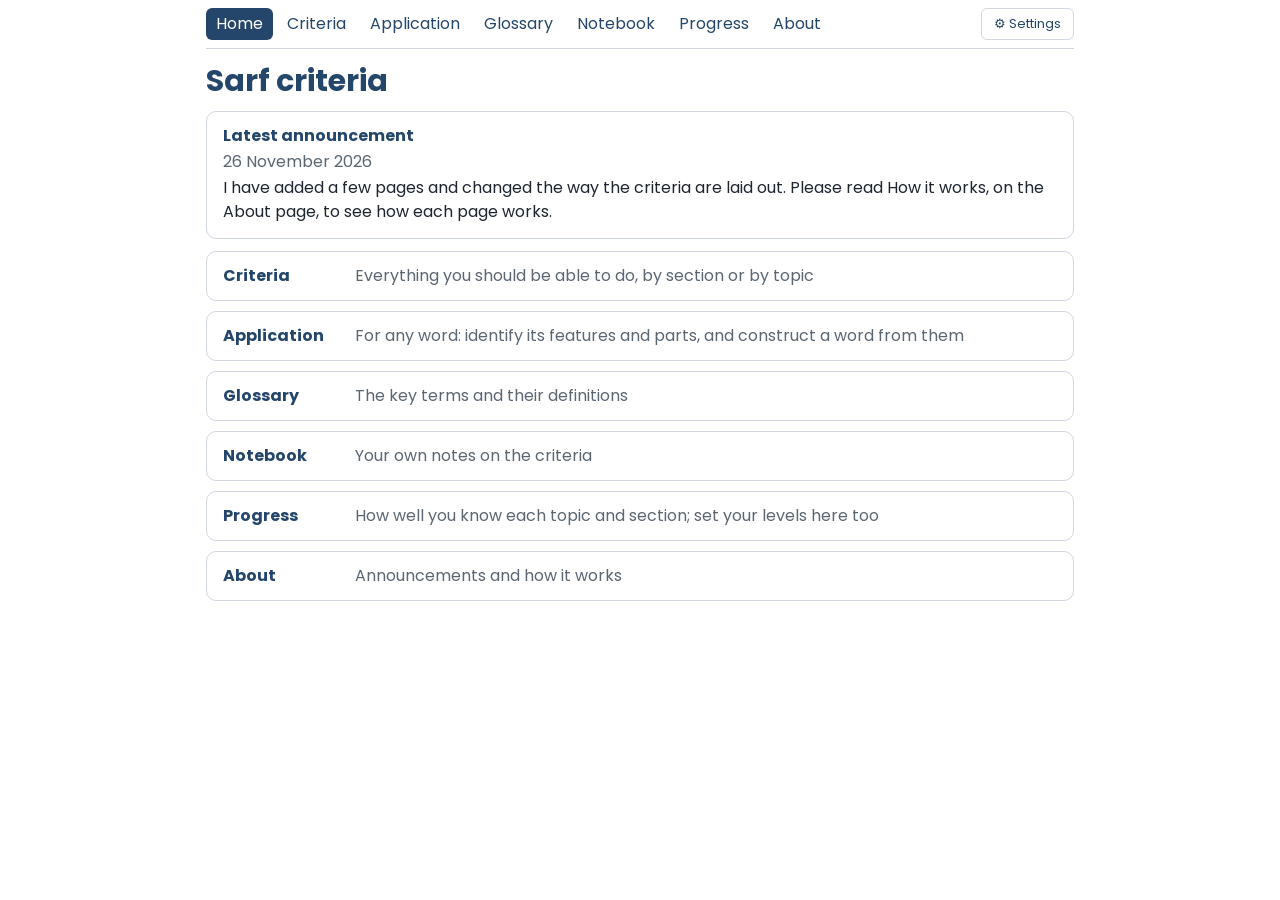
==== commit 817a1311: "Application page, design fixes, new bar and announcement" ====
--- a/index.html
+++ b/index.html
@@ -1,205 +1,16 @@
 <!doctype html>
 <html lang="en">
 <head>
+<!-- made 20261126T032948 -->
 <meta charset="utf-8">
 <meta name="viewport" content="width=device-width, initial-scale=1">
 <title>Sarf criteria</title>
-<style>
-  :root { --ink:#1d2530; --muted:#5b6673; --line:#d0d7e0; --strong:#9aa6b2; --head:#24466b; --band:#eef3f8; }
-  * { -webkit-print-color-adjust: exact; print-color-adjust: exact; }
-  body { font-family: "Segoe UI", Arial, sans-serif; color:var(--ink); background:#ffffff;
-         max-width: 860px; margin: 24px auto; padding: 0 16px; line-height:1.45; font-size:14.5px; }
-  h1, h2 { color:var(--head); } h1 { margin-bottom:2px; }
-  h2 { border-bottom:2px solid var(--head); padding-bottom:3px; margin:30px 0 8px; font-size:20px; }
-  h3 { margin:18px 0 4px; font-size:16px; } .ar { font-weight:normal; }
-  .sub { color:var(--muted); margin-top:0; }
-  .note { background:var(--band); border-radius:10px; padding:8px 14px; margin:12px 0; }
-  .key { display:flex; flex-wrap:wrap; gap:18px; background:var(--band); border-radius:10px; padding:8px 14px; margin:10px 0 6px; }
-  .sq { display:inline-block; width:11px; height:11px; border-radius:3px; margin-right:3px; vertical-align:-1px; }
-  .sq.empty { border:1.5px solid var(--strong); width:8px; height:8px; }
-  .ic { width:17px; height:17px; vertical-align:-3px; color:var(--muted); }
-  .row { display:flex; justify-content:space-between; align-items:center; gap:12px; padding:6px 0; border-bottom:1px solid var(--line); }
-  .plain .row:last-child, .box .row:last-child { border-bottom:none; }
-  .cb { display:inline-block; width:13px; height:13px; border:1.5px solid #6b7785; border-radius:3px; margin-right:10px; vertical-align:-2px; }
-  input.cb { border:none; width:15px; height:15px; margin:0 10px 0 0; vertical-align:-3px; cursor:pointer; accent-color:var(--head); }
-  .mk { white-space:nowrap; }
-  .box { border:1px solid var(--strong); border-radius:14px; padding:2px 16px; margin:10px 0; break-inside:avoid; }
-  .lvl { font-size:12.5px; color:var(--muted); margin:8px 0 2px; }
-  .cw, .cw-head { display:grid; grid-template-columns:150px 1fr 1fr; gap:12px; padding:5px 0; border-bottom:1px solid var(--line); }
-  .box .cw:last-child { border-bottom:none; } .use { font-size:12.5px; color:var(--muted); } .cw-head { border:none; padding:0 17px; font-size:12.5px; color:var(--muted); }
-  .soon { color:var(--muted); font-style:italic; }
-  .num { color:var(--muted); font-size:12.5px; margin-right:8px; font-variant-numeric:tabular-nums; }
-  .built { color:#9aa6b2; font-size:11px; margin-top:28px; }
-  table.grid { border-collapse:collapse; } table.grid td, table.grid th { border:1px solid var(--line); padding:4px 8px; }
-  .y2 { display:inline-block; font-size:11.5px; background:#EEEDFE; color:#3C3489; border-radius:4px; padding:0 6px; margin-left:8px; vertical-align:1px; font-weight:normal; }
-  .id { display:inline-block; font-size:11px; color:#8a95a1; border:1px solid var(--line); border-radius:4px; padding:0 4px; margin-left:8px; font-variant-numeric:tabular-nums; }
-  .key { display:block; } .kr { display:flex; gap:10px; padding:2px 0; } .km { min-width:78px; white-space:nowrap; }
-  .note p { margin:4px 0; }
-  @media print { body { margin:0; max-width:none; } h2, h3 { break-after:avoid; } .row { break-inside:avoid; } }
-
-  .f-en, .f-ar, .f-tr { display:none; }
-  body.face-en .f-en, body.face-ar .f-ar, body.face-tr .f-tr { display:inline; }
-  .mk { display:grid; grid-template-columns:26px 58px 42px 22px; align-items:center; column-gap:6px; }
-  .mk .y2, .mk .id, .km .y2 { margin-left:0; }
-  .c-pr { text-align:center; } .c-y2 { text-align:center; }
-  .num { display:inline-block; min-width:6ch; }
-  /* Lines for: Year 1 hides the Year 2 only lines; Year 2 hides the Y2 tags (the key keeps its own) */
-  body.lines-y1 .y2row, body.lines-y1 .y2head { display:none; }
-  body.lines-y2 .row .y2, body.lines-y2 h2 .y2, body.lines-y2 h3 .y2 { display:none; }
-  /* Line IDs hidden: the ID slot closes up, so no gap is left */
-  body.hide-ids .c-id { display:none; }
-  body.hide-ids .mk { grid-template-columns:26px 58px 22px; }
-  /* The four bars at the top */
-  details.bar { border:1px solid var(--line); border-radius:10px; padding:6px 14px; margin:8px 0; }
-  details.bar summary { cursor:pointer; font-weight:600; color:var(--head); }
-  .bar-m { font-weight:normal; color:var(--muted); font-size:12.5px; }
-  .bar-in { padding:6px 0 4px; }
-  .bar-in p { margin:4px 0; } .bar-in .tx-h { font-weight:600; margin-top:12px; }
-  .bar-in ul { margin:2px 0 6px; padding-left:20px; } .bar-in li { margin:2px 0; }
-  .bar-in li.sub { margin-left:22px; list-style:circle; }
-  .bar-in .an-d { font-size:12px; color:var(--muted); margin-top:10px; }
-  .bar .key { background:none; padding:0; margin:0; }
-  .cw2, .cw2-head { display:grid; grid-template-columns:210px 1fr; gap:12px; padding:5px 0; border-bottom:1px solid var(--line); }
-  .box .cw2:last-child { border-bottom:none; } .cw2-head { border:none; padding:0 17px; font-size:12.5px; color:var(--muted); }
-  /* The settings: a button that stays at the top of the screen, and a panel of equal buttons */
-  .settings { position:sticky; top:0; z-index:10; background:#fff; padding:4px 0; }
-  .setbar { display:flex; justify-content:flex-end; }
-  .settings button { font:inherit; font-size:12.5px; border:1px solid var(--strong); background:#fff; color:var(--ink);
-                     border-radius:6px; padding:3px 12px; cursor:pointer; }
-  .setp { border:1px solid var(--line); border-radius:10px; padding:8px 14px; margin:6px 0 4px; font-size:12.5px; color:var(--muted); background:#fff; }
-  .setp[hidden] { display:none; }
-  .setp .sr { display:grid; grid-template-columns:110px 1fr; align-items:center; gap:10px; padding:4px 0; }
-  .seg { display:flex; flex-wrap:wrap; gap:6px; }
-  .seg button { flex:0 0 118px; padding:3px 0; text-align:center; }
-  .seg button.wide { flex:0 0 248px; }
-  .seg button.on { background:var(--head); border-color:var(--head); color:#fff; }
-  .lf { width:20px; height:20px; padding:0; border-radius:50%; border:1px solid var(--line); background:#fff;
-        color:#aab3bd; font:10px "Segoe UI", Arial, sans-serif; line-height:18px; cursor:pointer; }
-  .row:hover .lf:not(.none), .lf:not(.none):focus { color:var(--muted); border-color:var(--strong); }
-  .lf.none { opacity:.35; cursor:default; }
-  .row.lf-en .f-ar, .row.lf-en .f-tr, .row.lf-ar .f-en, .row.lf-ar .f-tr, .row.lf-tr .f-en, .row.lf-tr .f-ar { display:none; }
-  .row.lf-en .f-en, .row.lf-ar .f-ar, .row.lf-tr .f-tr { display:inline; }
-  @media (max-width:600px) {
-    .mk { grid-template-columns:24px 52px 38px 22px; column-gap:4px; } .y2 { font-size:10.5px; }
-    body.hide-ids .mk { grid-template-columns:24px 52px 22px; }
-    .cw2, .cw2-head { grid-template-columns:120px 1fr; }
-    .setp .sr { grid-template-columns:1fr; gap:4px; }
-    .seg button, .seg button.wide { flex:1 1 0; }
-  }
-  @media print { .settings, .lf { display:none; } }
-</style>
+<link rel="stylesheet" href="style.css?v=20261126T032948">
 </head>
-<body class="face-ar" data-face="ar">
-<h1>Sarf criteria</h1>
-<div class="settings"><div class="setbar"><button type="button" class="gear" aria-expanded="false" aria-controls="setp">&#9881; Settings</button></div><div class="setp" id="setp" hidden><div class="sr"><span>Sarf terms in</span><span class="seg facebar"><button type="button" data-f="en">English</button><button type="button" data-f="ar">Arabic</button><button type="button" data-f="tr">Transliteration</button></span></div><div class="sr"><span>Lines for</span><span class="seg" id="seg-lines"><button type="button" data-v="all">Everyone</button><button type="button" data-v="y1">Year 1</button><button type="button" data-v="y2">Year 2</button></span></div><div class="sr"><span>Line IDs</span><span class="seg" id="seg-ids"><button type="button" data-v="show">Show</button><button type="button" data-v="hide">Hide</button></span></div><div class="sr"><span>Ticks</span><span class="seg"><button type="button" id="clear-ticks" class="wide">Clear all my ticks</button></span></div></div></div>
-<details class="bar"><summary>Announcements <span class="bar-m">· latest 18 November</span></summary><div class="bar-in"><p class="an-d">18 November 2026</p><div class="an-t"><p>The criteria list is nearly final. More will be added soon, such as the key terms and the application criteria.</p></div></div></details>
-<details class="bar"><summary>How it works</summary><div class="bar-in"><p class="tx-h">What this list is</p><p>These are the Sarf criteria for this year. Each one describes something you should be able to do, so you can use the list to see what you have learned and what still needs work.</p><p class="tx-h">Ticking off criteria</p><ul><li>When you can do a criterion without help, tick it off.</li><li>Your ticks are for you alone. They are saved in the browser on the device you are using, so they are still there the next time you open the page.</li><li>They do not move between devices, and clearing your browsing data removes them.</li></ul><p class="tx-h">Settings</p><ul><li>Sarf terms: show them in Arabic, in transliteration or in English, whichever helps you learn best.</li><li>Your year: every criterion applies to Year 2. Some cover topics Year 1 has not been taught yet, and these carry a Y2 tag.</li><li class="sub">In Year 1, choose Year 1 to hide the criteria that do not apply to you yet.</li><li class="sub">In Year 2, choose Year 2 to remove the Y2 tags, since every criterion applies to you.</li></ul><p class="tx-h">Questions and feedback</p><ul><li>Each criterion has its own ID: the grey tag at the end of its line.</li><li>If a criterion is unclear, let me know through <a href="https://forms.gle/qbPhF7YCoFBSae3a8" target="_blank" rel="noopener">the contact form</a> and quote its ID, so I know exactly which one you mean.</li><li>The contact form is also there for any other question, suggestion or feedback.</li></ul></div></details>
-<details class="bar"><summary>Key</summary><div class="bar-in"><div class="key"><div class="kr"><span class="km"><span class="sq" style="background:#1D9E75"></span><span class="sq" style="background:#1D9E75"></span><span class="sq" style="background:#1D9E75"></span></span><span><b>High</b>: you are expected to know this; most likely to be examined.</span></div><div class="kr"><span class="km"><span class="sq" style="background:#D85A30"></span><span class="sq" style="background:#D85A30"></span><span class="sq empty"></span></span><span><b>Medium</b>: important to know; less likely to be examined.</span></div><div class="kr"><span class="km"><span class="sq" style="background:#EF9F27"></span><span class="sq empty"></span><span class="sq empty"></span></span><span><b>Low</b>: least likely to be examined, or more niche.</span></div><div class="kr"><span class="km"><svg class="ic" viewBox="0 0 24 24" aria-label="good to know"><path d="M9 18h6M10 21h4M12 3a6 6 0 0 0-3.5 10.9c.6.5 1 1.2 1 2.1h5c0-.9.4-1.6 1-2.1A6 6 0 0 0 12 3z" fill="none" stroke="currentColor" stroke-width="1.8" stroke-linecap="round" stroke-linejoin="round"/></svg></span><span><b>Good to know</b>: not examined, but learning it will help you.</span></div><div class="kr"><span class="km"><svg class="ic" viewBox="0 0 24 24" aria-label="list to follow"><rect x="5" y="4" width="14" height="17" rx="2" fill="none" stroke="currentColor" stroke-width="1.8"/><path d="M9 4h6v3H9zM8.5 11h7M8.5 15h7" fill="none" stroke="currentColor" stroke-width="1.8" stroke-linecap="round"/></svg></span><span><b>List to follow</b>: the items are in a separate list that comes later.</span></div><div class="kr"><span class="km"><span class="y2" title="Year 2 only">Y2</span></span><span><b>Year 2 only</b>: Year 1 has not been taught this yet.</span></div></div></div></details>
-<details class="bar"><summary>Command words</summary><div class="bar-in"><div class="cw2-head"><span>Line begins</span><span>What it asks of you</span></div><div class="box"><p class="lvl">Remember</p><div class="cw2"><b>List</b><span>Recall several things that belong together: words, forms or items.</span></div><div class="cw2"><b>State the rule for</b><span>Recall a rule.</span></div><div class="cw2"><b>State how to</b><span>Recall a series of steps, in order.</span></div></div><div class="box"><p class="lvl">Understand</p><div class="cw2"><b>Explain the reason why</b><span>Give the reason why something is true.</span></div><div class="cw2"><b>Explain the difference between</b><span>Tell two things apart by what makes each one different.</span></div></div></div></details>
-<h2>0 <bdi>Introduction</bdi> <span class="ar">(<bdi>المقدمة</bdi>)</span></h2>
-<div class="plain"><div class="row"><span class="txt"><input type="checkbox" class="cb" data-id="0297" aria-label="Tick when you can do this"><span class="num">0.1</span><b>List</b> the kinds of word Sarf studies, and those it does not</span><span class="mk"><span class="c-y2"></span><span class="c-pr"><svg class="ic" viewBox="0 0 24 24" aria-label="good to know"><path d="M9 18h6M10 21h4M12 3a6 6 0 0 0-3.5 10.9c.6.5 1 1.2 1 2.1h5c0-.9.4-1.6 1-2.1A6 6 0 0 0 12 3z" fill="none" stroke="currentColor" stroke-width="1.8" stroke-linecap="round" stroke-linejoin="round"/></svg></span><span class="c-id"><span class="id">0297</span></span><span class="c-lf"><button class="lf none" type="button" disabled aria-hidden="true" tabindex="-1"></button></span></span></div><div class="row"><span class="txt"><input type="checkbox" class="cb" data-id="0320" aria-label="Tick when you can do this"><span class="num">0.2</span><b>Explain</b> the reason why Sarf studies only some kinds of word</span><span class="mk"><span class="c-y2"></span><span class="c-pr"><svg class="ic" viewBox="0 0 24 24" aria-label="good to know"><path d="M9 18h6M10 21h4M12 3a6 6 0 0 0-3.5 10.9c.6.5 1 1.2 1 2.1h5c0-.9.4-1.6 1-2.1A6 6 0 0 0 12 3z" fill="none" stroke="currentColor" stroke-width="1.8" stroke-linecap="round" stroke-linejoin="round"/></svg></span><span class="c-id"><span class="id">0320</span></span><span class="c-lf"><button class="lf none" type="button" disabled aria-hidden="true" tabindex="-1"></button></span></span></div></div>
-<h2>1 <bdi>The scale and the ابواب</bdi> <span class="ar">(<bdi>الميزان الصرفي والأبواب</bdi>)</span></h2>
-<h3>1.1 <bdi>The morphological scale</bdi> <span class="ar">(<bdi>الميزان الصرفي</bdi>)</span></h3>
-<div class="plain"><div class="row"><span class="txt"><input type="checkbox" class="cb" data-id="0282" aria-label="Tick when you can do this"><span class="num">1.1.1</span><b>List</b> the groups words fall into by their letters</span><span class="mk"><span class="c-y2"></span><span class="c-pr"><span class="sq" style="background:#1D9E75"></span><span class="sq" style="background:#1D9E75"></span><span class="sq" style="background:#1D9E75"></span></span><span class="c-id"><span class="id">0282</span></span><span class="c-lf"><button class="lf none" type="button" disabled aria-hidden="true" tabindex="-1"></button></span></span></div><div class="row"><span class="txt"><input type="checkbox" class="cb" data-id="0146" aria-label="Tick when you can do this"><span class="num">1.1.2</span><b>State</b> the rule for <span class="f-en">an <i>alif</i></span><span class="f-ar">an ألف</span><span class="f-tr">an <i>alif</i></span> as <span class="f-en">a root letter</span><span class="f-ar">a حرف أصلي</span><span class="f-tr">a <i>ḥarf aṣlī</i></span></span><span class="mk"><span class="c-y2"></span><span class="c-pr"><span class="sq" style="background:#1D9E75"></span><span class="sq" style="background:#1D9E75"></span><span class="sq" style="background:#1D9E75"></span></span><span class="c-id"><span class="id">0146</span></span><span class="c-lf"><button class="lf" type="button" aria-label="Switch the Sarf terms on this line"></button></span></span></div><div class="row"><span class="txt"><input type="checkbox" class="cb" data-id="0275" aria-label="Tick when you can do this"><span class="num">1.1.3</span><b>State</b> how to match the letters of a word to the <span class="f-en">scale</span><span class="f-ar">وزن</span><span class="f-tr"><i>wazn</i></span></span><span class="mk"><span class="c-y2"></span><span class="c-pr"><span class="sq" style="background:#1D9E75"></span><span class="sq" style="background:#1D9E75"></span><span class="sq" style="background:#1D9E75"></span></span><span class="c-id"><span class="id">0275</span></span><span class="c-lf"><button class="lf" type="button" aria-label="Switch the Sarf terms on this line"></button></span></span></div><div class="row"><span class="txt"><input type="checkbox" class="cb" data-id="0321" aria-label="Tick when you can do this"><span class="num">1.1.4</span><b>Explain</b> the reason why <span class="f-en">an <i>alif</i></span><span class="f-ar">an ألف</span><span class="f-tr">an <i>alif</i></span> cannot be <span class="f-en">a root letter</span><span class="f-ar">a حرف أصلي</span><span class="f-tr">a <i>ḥarf aṣlī</i></span></span><span class="mk"><span class="c-y2"></span><span class="c-pr"><span class="sq" style="background:#1D9E75"></span><span class="sq" style="background:#1D9E75"></span><span class="sq" style="background:#1D9E75"></span></span><span class="c-id"><span class="id">0321</span></span><span class="c-lf"><button class="lf" type="button" aria-label="Switch the Sarf terms on this line"></button></span></span></div></div>
-<h3>1.2 <bdi>The ابواب</bdi> <span class="ar">(<bdi>أبنية الأفعال المجردة والمزيدة</bdi>)</span></h3>
-<div class="plain"><div class="row"><span class="txt"><input type="checkbox" class="cb" data-id="0283" aria-label="Tick when you can do this"><span class="num">1.2.1</span><b>List</b> the <span class="f-en"><i>abwāb</i></span><span class="f-ar">أبواب</span><span class="f-tr"><i>abwāb</i></span> in their groups, with the <span class="f-en">scale</span><span class="f-ar">وزن</span><span class="f-tr"><i>wazn</i></span> and <span class="f-en">an example on the scale</span><span class="f-ar">a موزون</span><span class="f-tr">a <i>mawzūn</i></span> of the <span class="f-en">perfect form</span><span class="f-ar">ماضي</span><span class="f-tr"><i>māḍī</i></span>, <span class="f-en">imperfect form</span><span class="f-ar">مضارع</span><span class="f-tr"><i>muḍāriʿ</i></span> and <span class="f-en">verbal noun</span><span class="f-ar">مصدر</span><span class="f-tr"><i>maṣdar</i></span> of each</span><span class="mk"><span class="c-y2"></span><span class="c-pr"><span class="sq" style="background:#1D9E75"></span><span class="sq" style="background:#1D9E75"></span><span class="sq" style="background:#1D9E75"></span></span><span class="c-id"><span class="id">0283</span></span><span class="c-lf"><button class="lf" type="button" aria-label="Switch the Sarf terms on this line"></button></span></span></div><div class="row y2row"><span class="txt"><input type="checkbox" class="cb" data-id="0284" aria-label="Tick when you can do this"><span class="num">1.2.2</span><b>List</b> the effect of each <span class="f-en"><i>bāb</i></span><span class="f-ar">باب</span><span class="f-tr"><i>bāb</i></span>, with an example</span><span class="mk"><span class="c-y2"><span class="y2" title="Year 2 only">Y2</span></span><span class="c-pr"><span class="sq" style="background:#D85A30"></span><span class="sq" style="background:#D85A30"></span><span class="sq empty"></span></span><span class="c-id"><span class="id">0284</span></span><span class="c-lf"><button class="lf" type="button" aria-label="Switch the Sarf terms on this line"></button></span></span></div><div class="row"><span class="txt"><input type="checkbox" class="cb" data-id="0298" aria-label="Tick when you can do this"><span class="num">1.2.3</span><b>List</b> the <span class="f-en">primary <i>abwāb</i></span><span class="f-ar">دعائم الأبواب</span><span class="f-tr"><i>daʿāʾim al-abwāb</i></span> and the other <span class="f-en">pure triliteral <i>abwāb</i></span><span class="f-ar">أبواب الثلاثي المجرد</span><span class="f-tr"><i>abwāb al-thulāthī al-mujarrad</i></span></span><span class="mk"><span class="c-y2"></span><span class="c-pr"><span class="sq" style="background:#EF9F27"></span><span class="sq empty"></span><span class="sq empty"></span></span><span class="c-id"><span class="id">0298</span></span><span class="c-lf"><button class="lf" type="button" aria-label="Switch the Sarf terms on this line"></button></span></span></div><div class="row"><span class="txt"><input type="checkbox" class="cb" data-id="0322" aria-label="Tick when you can do this"><span class="num">1.2.4</span><b>Explain</b> the reason why some <span class="f-en">pure triliteral <i>abwāb</i></span><span class="f-ar">أبواب الثلاثي المجرد</span><span class="f-tr"><i>abwāb al-thulāthī al-mujarrad</i></span> are not <span class="f-en">primary <i>abwāb</i></span><span class="f-ar">دعائم الأبواب</span><span class="f-tr"><i>daʿāʾim al-abwāb</i></span></span><span class="mk"><span class="c-y2"></span><span class="c-pr"><svg class="ic" viewBox="0 0 24 24" aria-label="good to know"><path d="M9 18h6M10 21h4M12 3a6 6 0 0 0-3.5 10.9c.6.5 1 1.2 1 2.1h5c0-.9.4-1.6 1-2.1A6 6 0 0 0 12 3z" fill="none" stroke="currentColor" stroke-width="1.8" stroke-linecap="round" stroke-linejoin="round"/></svg></span><span class="c-id"><span class="id">0322</span></span><span class="c-lf"><button class="lf" type="button" aria-label="Switch the Sarf terms on this line"></button></span></span></div><div class="row"><span class="txt"><input type="checkbox" class="cb" data-id="0323" aria-label="Tick when you can do this"><span class="num">1.2.5</span><b>Explain</b> the reason why <span class="f-en"><i>bāb tafaʿʿul</i> (V)</span><span class="f-ar">باب تفعّل</span><span class="f-tr"><i>bāb tafaʿʿul</i></span> and <span class="f-en"><i>bāb tafāʿul</i> (VI)</span><span class="f-ar">باب تفاعل</span><span class="f-tr"><i>bāb tafāʿul</i></span> work as one group</span><span class="mk"><span class="c-y2"></span><span class="c-pr"><svg class="ic" viewBox="0 0 24 24" aria-label="good to know"><path d="M9 18h6M10 21h4M12 3a6 6 0 0 0-3.5 10.9c.6.5 1 1.2 1 2.1h5c0-.9.4-1.6 1-2.1A6 6 0 0 0 12 3z" fill="none" stroke="currentColor" stroke-width="1.8" stroke-linecap="round" stroke-linejoin="round"/></svg></span><span class="c-id"><span class="id">0323</span></span><span class="c-lf"><button class="lf" type="button" aria-label="Switch the Sarf terms on this line"></button></span></span></div></div>
-<h2>2 <bdi>Morphology of verbs</bdi> <span class="ar">(<bdi>تصريف الأفعال</bdi>)</span></h2>
-<h3>2.1 <bdi>Classification of the verb into perfect, imperfect and imperative</bdi> <span class="ar">(<bdi>تقسيم الفعل إلى ماض ومضارع وأمر</bdi>)</span></h3>
-<div class="plain"><div class="row"><span class="txt"><input type="checkbox" class="cb" data-id="0289" aria-label="Tick when you can do this"><span class="num">2.1.1</span><b>List</b> the forms a verb can take</span><span class="mk"><span class="c-y2"></span><span class="c-pr"><span class="sq" style="background:#1D9E75"></span><span class="sq" style="background:#1D9E75"></span><span class="sq" style="background:#1D9E75"></span></span><span class="c-id"><span class="id">0289</span></span><span class="c-lf"><button class="lf none" type="button" disabled aria-hidden="true" tabindex="-1"></button></span></span></div><div class="row"><span class="txt"><input type="checkbox" class="cb" data-id="0295" aria-label="Tick when you can do this"><span class="num">2.1.2</span><b>List</b> the <span class="f-en">conjugations</span><span class="f-ar">صيغ</span><span class="f-tr"><i>ṣiyagh</i></span> the <span class="f-en">imperative form</span><span class="f-ar">أمر</span><span class="f-tr"><i>amr</i></span> has</span><span class="mk"><span class="c-y2"></span><span class="c-pr"><span class="sq" style="background:#1D9E75"></span><span class="sq" style="background:#1D9E75"></span><span class="sq" style="background:#1D9E75"></span></span><span class="c-id"><span class="id">0295</span></span><span class="c-lf"><button class="lf" type="button" aria-label="Switch the Sarf terms on this line"></button></span></span></div><div class="row"><span class="txt"><input type="checkbox" class="cb" data-id="0281" aria-label="Tick when you can do this"><span class="num">2.1.3</span><b>List</b> the <span class="f-en">pronouns</span><span class="f-ar">ضمائر</span><span class="f-tr"><i>ḍamāʾir</i></span> of the <span class="f-en">imperfect form</span><span class="f-ar">مضارع</span><span class="f-tr"><i>muḍāriʿ</i></span> and their <span class="f-en">conjugations</span><span class="f-ar">صيغ</span><span class="f-tr"><i>ṣiyagh</i></span></span><span class="mk"><span class="c-y2"></span><span class="c-pr"><span class="sq" style="background:#1D9E75"></span><span class="sq" style="background:#1D9E75"></span><span class="sq" style="background:#1D9E75"></span></span><span class="c-id"><span class="id">0281</span></span><span class="c-lf"><button class="lf" type="button" aria-label="Switch the Sarf terms on this line"></button></span></span></div><div class="row"><span class="txt"><input type="checkbox" class="cb" data-id="0280" aria-label="Tick when you can do this"><span class="num">2.1.4</span><b>List</b> the <span class="f-en">signs of the imperfect form</span><span class="f-ar">علامات المضارعة</span><span class="f-tr"><i>ʿalāmāt al-muḍāraʿa</i></span> and the <span class="f-en">conjugations</span><span class="f-ar">صيغ</span><span class="f-tr"><i>ṣiyagh</i></span> they are used for</span><span class="mk"><span class="c-y2"></span><span class="c-pr"><span class="sq" style="background:#1D9E75"></span><span class="sq" style="background:#1D9E75"></span><span class="sq" style="background:#1D9E75"></span></span><span class="c-id"><span class="id">0280</span></span><span class="c-lf"><button class="lf" type="button" aria-label="Switch the Sarf terms on this line"></button></span></span></div><div class="row"><span class="txt"><input type="checkbox" class="cb" data-id="0290" aria-label="Tick when you can do this"><span class="num">2.1.5</span><b>List</b> the usual <span class="f-en">tense</span><span class="f-ar">زمن</span><span class="f-tr"><i>zaman</i></span> of the <span class="f-en">perfect form</span><span class="f-ar">ماضي</span><span class="f-tr"><i>māḍī</i></span>, the <span class="f-en">imperfect form</span><span class="f-ar">مضارع</span><span class="f-tr"><i>muḍāriʿ</i></span> and the <span class="f-en">imperative form</span><span class="f-ar">أمر</span><span class="f-tr"><i>amr</i></span></span><span class="mk"><span class="c-y2"></span><span class="c-pr"><span class="sq" style="background:#D85A30"></span><span class="sq" style="background:#D85A30"></span><span class="sq empty"></span></span><span class="c-id"><span class="id">0290</span></span><span class="c-lf"><button class="lf" type="button" aria-label="Switch the Sarf terms on this line"></button></span></span></div><div class="row"><span class="txt"><input type="checkbox" class="cb" data-id="0279" aria-label="Tick when you can do this"><span class="num">2.1.6</span><b>List</b> the <span class="f-en">pronouns</span><span class="f-ar">ضمائر</span><span class="f-tr"><i>ḍamāʾir</i></span> of the <span class="f-en">perfect form</span><span class="f-ar">ماضي</span><span class="f-tr"><i>māḍī</i></span> and their <span class="f-en">conjugations</span><span class="f-ar">صيغ</span><span class="f-tr"><i>ṣiyagh</i></span></span><span class="mk"><span class="c-y2"></span><span class="c-pr"><span class="sq" style="background:#EF9F27"></span><span class="sq empty"></span><span class="sq empty"></span></span><span class="c-id"><span class="id">0279</span></span><span class="c-lf"><button class="lf" type="button" aria-label="Switch the Sarf terms on this line"></button></span></span></div><div class="row"><span class="txt"><input type="checkbox" class="cb" data-id="0270" aria-label="Tick when you can do this"><span class="num">2.1.7</span><b>State</b> the rule for how the <span class="f-en">perfect form</span><span class="f-ar">ماضي</span><span class="f-tr"><i>māḍī</i></span> changes with each <span class="f-en">pronoun</span><span class="f-ar">ضمير</span><span class="f-tr"><i>ḍamīr</i></span></span><span class="mk"><span class="c-y2"></span><span class="c-pr"><span class="sq" style="background:#EF9F27"></span><span class="sq empty"></span><span class="sq empty"></span></span><span class="c-id"><span class="id">0270</span></span><span class="c-lf"><button class="lf" type="button" aria-label="Switch the Sarf terms on this line"></button></span></span></div><div class="row"><span class="txt"><input type="checkbox" class="cb" data-id="0273" aria-label="Tick when you can do this"><span class="num">2.1.8</span><b>State</b> how to build the <span class="f-en">imperative form</span><span class="f-ar">أمر</span><span class="f-tr"><i>amr</i></span> from the <span class="f-en">imperfect form</span><span class="f-ar">مضارع</span><span class="f-tr"><i>muḍāriʿ</i></span></span><span class="mk"><span class="c-y2"></span><span class="c-pr"><span class="sq" style="background:#1D9E75"></span><span class="sq" style="background:#1D9E75"></span><span class="sq" style="background:#1D9E75"></span></span><span class="c-id"><span class="id">0273</span></span><span class="c-lf"><button class="lf" type="button" aria-label="Switch the Sarf terms on this line"></button></span></span></div><div class="row"><span class="txt"><input type="checkbox" class="cb" data-id="0272" aria-label="Tick when you can do this"><span class="num">2.1.9</span><b>State</b> how to build the <span class="f-en">imperfect form</span><span class="f-ar">مضارع</span><span class="f-tr"><i>muḍāriʿ</i></span> from the <span class="f-en">perfect form</span><span class="f-ar">ماضي</span><span class="f-tr"><i>māḍī</i></span></span><span class="mk"><span class="c-y2"></span><span class="c-pr"><span class="sq" style="background:#EF9F27"></span><span class="sq empty"></span><span class="sq empty"></span></span><span class="c-id"><span class="id">0272</span></span><span class="c-lf"><button class="lf" type="button" aria-label="Switch the Sarf terms on this line"></button></span></span></div><div class="row"><span class="txt"><input type="checkbox" class="cb" data-id="0315" aria-label="Tick when you can do this"><span class="num">2.1.10</span><b>Explain</b> the reason why the <span class="f-en">imperative form</span><span class="f-ar">أمر</span><span class="f-tr"><i>amr</i></span> has only these <span class="f-en">conjugations</span><span class="f-ar">صيغ</span><span class="f-tr"><i>ṣiyagh</i></span></span><span class="mk"><span class="c-y2"></span><span class="c-pr"><span class="sq" style="background:#D85A30"></span><span class="sq" style="background:#D85A30"></span><span class="sq empty"></span></span><span class="c-id"><span class="id">0315</span></span><span class="c-lf"><button class="lf" type="button" aria-label="Switch the Sarf terms on this line"></button></span></span></div><div class="row"><span class="txt"><input type="checkbox" class="cb" data-id="0316" aria-label="Tick when you can do this"><span class="num">2.1.11</span><b>Explain</b> the reason why the <span class="f-en">perfect form</span><span class="f-ar">ماضي</span><span class="f-tr"><i>māḍī</i></span> changes with each <span class="f-en">pronoun</span><span class="f-ar">ضمير</span><span class="f-tr"><i>ḍamīr</i></span></span><span class="mk"><span class="c-y2"></span><span class="c-pr"><span class="sq" style="background:#EF9F27"></span><span class="sq empty"></span><span class="sq empty"></span></span><span class="c-id"><span class="id">0316</span></span><span class="c-lf"><button class="lf" type="button" aria-label="Switch the Sarf terms on this line"></button></span></span></div><div class="row"><span class="txt"><input type="checkbox" class="cb" data-id="0044" aria-label="Tick when you can do this"><span class="num">2.1.12</span><b>Explain</b> the difference between the <span class="f-en">tense</span><span class="f-ar">زمن</span><span class="f-tr"><i>zaman</i></span> of a verb and whether it is <span class="f-en">a perfect form</span><span class="f-ar">a ماضي</span><span class="f-tr">a <i>māḍī</i></span>, <span class="f-en">imperfect form</span><span class="f-ar">مضارع</span><span class="f-tr"><i>muḍāriʿ</i></span> or <span class="f-en">imperative form</span><span class="f-ar">أمر</span><span class="f-tr"><i>amr</i></span></span><span class="mk"><span class="c-y2"></span><span class="c-pr"><span class="sq" style="background:#D85A30"></span><span class="sq" style="background:#D85A30"></span><span class="sq empty"></span></span><span class="c-id"><span class="id">0044</span></span><span class="c-lf"><button class="lf" type="button" aria-label="Switch the Sarf terms on this line"></button></span></span></div></div>
-<h3>2.2 <bdi>Sound and weak</bdi> <span class="ar">(<bdi>تقسيم الفعل إلى صحيح ومعتل</bdi>)</span></h3>
-<div class="plain"><div class="row"><span class="txt"><input type="checkbox" class="cb" data-id="0338" aria-label="Tick when you can do this"><span class="num">2.2.1</span><b>List</b> the kinds of change that can happen to a verb of each classification</span><span class="mk"><span class="c-y2"></span><span class="c-pr"><span class="sq" style="background:#1D9E75"></span><span class="sq" style="background:#1D9E75"></span><span class="sq" style="background:#1D9E75"></span></span><span class="c-id"><span class="id">0338</span></span><span class="c-lf"><button class="lf none" type="button" disabled aria-hidden="true" tabindex="-1"></button></span></span></div><div class="row"><span class="txt"><input type="checkbox" class="cb" data-id="0334" aria-label="Tick when you can do this"><span class="num">2.2.2</span><b>List</b> the kinds of verb by their <span class="f-en">root letters</span><span class="f-ar">حروف أصلية</span><span class="f-tr"><i>ḥurūf aṣliyya</i></span></span><span class="mk"><span class="c-y2"></span><span class="c-pr"><span class="sq" style="background:#1D9E75"></span><span class="sq" style="background:#1D9E75"></span><span class="sq" style="background:#1D9E75"></span></span><span class="c-id"><span class="id">0334</span></span><span class="c-lf"><button class="lf" type="button" aria-label="Switch the Sarf terms on this line"></button></span></span></div><div class="row"><span class="txt"><input type="checkbox" class="cb" data-id="0336" aria-label="Tick when you can do this"><span class="num">2.2.3</span><b>Explain</b> the reason why a letter in a verb does not always classify it</span><span class="mk"><span class="c-y2"></span><span class="c-pr"><svg class="ic" viewBox="0 0 24 24" aria-label="good to know"><path d="M9 18h6M10 21h4M12 3a6 6 0 0 0-3.5 10.9c.6.5 1 1.2 1 2.1h5c0-.9.4-1.6 1-2.1A6 6 0 0 0 12 3z" fill="none" stroke="currentColor" stroke-width="1.8" stroke-linecap="round" stroke-linejoin="round"/></svg></span><span class="c-id"><span class="id">0336</span></span><span class="c-lf"><button class="lf none" type="button" disabled aria-hidden="true" tabindex="-1"></button></span></span></div><div class="row"><span class="txt"><input type="checkbox" class="cb" data-id="0337" aria-label="Tick when you can do this"><span class="num">2.2.4</span><b>Explain</b> the reason why a verb can have more than one classification</span><span class="mk"><span class="c-y2"></span><span class="c-pr"><svg class="ic" viewBox="0 0 24 24" aria-label="good to know"><path d="M9 18h6M10 21h4M12 3a6 6 0 0 0-3.5 10.9c.6.5 1 1.2 1 2.1h5c0-.9.4-1.6 1-2.1A6 6 0 0 0 12 3z" fill="none" stroke="currentColor" stroke-width="1.8" stroke-linecap="round" stroke-linejoin="round"/></svg></span><span class="c-id"><span class="id">0337</span></span><span class="c-lf"><button class="lf none" type="button" disabled aria-hidden="true" tabindex="-1"></button></span></span></div><div class="row"><span class="txt"><input type="checkbox" class="cb" data-id="0333" aria-label="Tick when you can do this"><span class="num">2.2.5</span><b>Explain</b> the reason why the <span class="f-en"><i>sālim</i></span><span class="f-ar">سالم</span><span class="f-tr"><i>sālim</i></span> verb is significant</span><span class="mk"><span class="c-y2"></span><span class="c-pr"><svg class="ic" viewBox="0 0 24 24" aria-label="good to know"><path d="M9 18h6M10 21h4M12 3a6 6 0 0 0-3.5 10.9c.6.5 1 1.2 1 2.1h5c0-.9.4-1.6 1-2.1A6 6 0 0 0 12 3z" fill="none" stroke="currentColor" stroke-width="1.8" stroke-linecap="round" stroke-linejoin="round"/></svg></span><span class="c-id"><span class="id">0333</span></span><span class="c-lf"><button class="lf" type="button" aria-label="Switch the Sarf terms on this line"></button></span></span></div><div class="row"><span class="txt"><input type="checkbox" class="cb" data-id="0328" aria-label="Tick when you can do this"><span class="num">2.2.6</span><b>Explain</b> the difference between <span class="f-en">a <i>ṣaḥīḥ</i></span><span class="f-ar">a صحيح</span><span class="f-tr">a <i>ṣaḥīḥ</i></span> verb and <span class="f-en">a <i>sālim</i></span><span class="f-ar">a سالم</span><span class="f-tr">a <i>sālim</i></span> verb</span><span class="mk"><span class="c-y2"></span><span class="c-pr"><span class="sq" style="background:#1D9E75"></span><span class="sq" style="background:#1D9E75"></span><span class="sq" style="background:#1D9E75"></span></span><span class="c-id"><span class="id">0328</span></span><span class="c-lf"><button class="lf" type="button" aria-label="Switch the Sarf terms on this line"></button></span></span></div><div class="row"><span class="txt"><input type="checkbox" class="cb" data-id="0332" aria-label="Tick when you can do this"><span class="num">2.2.7</span><b>Explain</b> the difference between <span class="f-en">a <i>hamza</i></span><span class="f-ar">a همزة</span><span class="f-tr">a <i>hamza</i></span> and <span class="f-en">an <i>alif</i></span><span class="f-ar">an ألف</span><span class="f-tr">an <i>alif</i></span></span><span class="mk"><span class="c-y2"></span><span class="c-pr"><span class="sq" style="background:#1D9E75"></span><span class="sq" style="background:#1D9E75"></span><span class="sq" style="background:#1D9E75"></span></span><span class="c-id"><span class="id">0332</span></span><span class="c-lf"><button class="lf" type="button" aria-label="Switch the Sarf terms on this line"></button></span></span></div><div class="row"><span class="txt"><input type="checkbox" class="cb" data-id="0329" aria-label="Tick when you can do this"><span class="num">2.2.8</span><b>Explain</b> the difference between <span class="f-en">a weak letter</span><span class="f-ar">a حرف علة</span><span class="f-tr">a <i>ḥarf ʿilla</i></span> and <span class="f-en">a long-vowel letter</span><span class="f-ar">a حرف مد</span><span class="f-tr">a <i>ḥarf madd</i></span></span><span class="mk"><span class="c-y2"></span><span class="c-pr"><span class="sq" style="background:#D85A30"></span><span class="sq" style="background:#D85A30"></span><span class="sq empty"></span></span><span class="c-id"><span class="id">0329</span></span><span class="c-lf"><button class="lf" type="button" aria-label="Switch the Sarf terms on this line"></button></span></span></div><div class="row"><span class="txt"><input type="checkbox" class="cb" data-id="0331" aria-label="Tick when you can do this"><span class="num">2.2.9</span><b>Explain</b> the difference between <span class="f-en">a weak letter</span><span class="f-ar">a حرف علة</span><span class="f-tr">a <i>ḥarf ʿilla</i></span> and <span class="f-en">a soft letter</span><span class="f-ar">a حرف لين</span><span class="f-tr">a <i>ḥarf līn</i></span></span><span class="mk"><span class="c-y2"></span><span class="c-pr"><svg class="ic" viewBox="0 0 24 24" aria-label="good to know"><path d="M9 18h6M10 21h4M12 3a6 6 0 0 0-3.5 10.9c.6.5 1 1.2 1 2.1h5c0-.9.4-1.6 1-2.1A6 6 0 0 0 12 3z" fill="none" stroke="currentColor" stroke-width="1.8" stroke-linecap="round" stroke-linejoin="round"/></svg></span><span class="c-id"><span class="id">0331</span></span><span class="c-lf"><button class="lf" type="button" aria-label="Switch the Sarf terms on this line"></button></span></span></div><div class="row"><span class="txt"><input type="checkbox" class="cb" data-id="0330" aria-label="Tick when you can do this"><span class="num">2.2.10</span><b>Explain</b> the difference between <span class="f-en">a long-vowel letter</span><span class="f-ar">a حرف مد</span><span class="f-tr">a <i>ḥarf madd</i></span> and <span class="f-en">a soft letter</span><span class="f-ar">a حرف لين</span><span class="f-tr">a <i>ḥarf līn</i></span></span><span class="mk"><span class="c-y2"></span><span class="c-pr"><svg class="ic" viewBox="0 0 24 24" aria-label="good to know"><path d="M9 18h6M10 21h4M12 3a6 6 0 0 0-3.5 10.9c.6.5 1 1.2 1 2.1h5c0-.9.4-1.6 1-2.1A6 6 0 0 0 12 3z" fill="none" stroke="currentColor" stroke-width="1.8" stroke-linecap="round" stroke-linejoin="round"/></svg></span><span class="c-id"><span class="id">0330</span></span><span class="c-lf"><button class="lf" type="button" aria-label="Switch the Sarf terms on this line"></button></span></span></div><div class="row y2row"><span class="txt"><input type="checkbox" class="cb" data-id="0335" aria-label="Tick when you can do this"><span class="num">2.2.11</span><b>Explain</b> the difference between <span class="f-en">a triliteral <i>muḍāʿaf</i></span><span class="f-ar">a مضاعف ثلاثي</span><span class="f-tr">a <i>muḍāʿaf thulāthī</i></span> and <span class="f-en">a quadriliteral <i>muḍāʿaf</i></span><span class="f-ar">a مضاعف رباعي</span><span class="f-tr">a <i>muḍāʿaf rubāʿī</i></span></span><span class="mk"><span class="c-y2"><span class="y2" title="Year 2 only">Y2</span></span><span class="c-pr"><svg class="ic" viewBox="0 0 24 24" aria-label="good to know"><path d="M9 18h6M10 21h4M12 3a6 6 0 0 0-3.5 10.9c.6.5 1 1.2 1 2.1h5c0-.9.4-1.6 1-2.1A6 6 0 0 0 12 3z" fill="none" stroke="currentColor" stroke-width="1.8" stroke-linecap="round" stroke-linejoin="round"/></svg></span><span class="c-id"><span class="id">0335</span></span><span class="c-lf"><button class="lf" type="button" aria-label="Switch the Sarf terms on this line"></button></span></span></div></div>
-<h3>2.3 <bdi>Intransitive and transitive</bdi> <span class="ar">(<bdi>تقسيم الفعل إلى لازم ومتعد</bdi>)</span></h3>
-<div class="plain"><div class="row"><span class="txt"><input type="checkbox" class="cb" data-id="0296" aria-label="Tick when you can do this"><span class="num">2.3.1</span><b>List</b> the <span class="f-en"><i>abwāb</i></span><span class="f-ar">أبواب</span><span class="f-tr"><i>abwāb</i></span> that are always <span class="f-en">intransitive</span><span class="f-ar">لازم</span><span class="f-tr"><i>lāzim</i></span></span><span class="mk"><span class="c-y2"></span><span class="c-pr"><span class="sq" style="background:#1D9E75"></span><span class="sq" style="background:#1D9E75"></span><span class="sq" style="background:#1D9E75"></span></span><span class="c-id"><span class="id">0296</span></span><span class="c-lf"><button class="lf" type="button" aria-label="Switch the Sarf terms on this line"></button></span></span></div><div class="row y2row"><span class="txt"><input type="checkbox" class="cb" data-id="0276" aria-label="Tick when you can do this"><span class="num">2.3.2</span><b>List</b> the kinds of <span class="f-en">transitive</span><span class="f-ar">متعدي</span><span class="f-tr"><i>mutaʿaddī</i></span> verb by how many <span class="f-en">object</span><span class="f-ar">مفعول به</span><span class="f-tr"><i>mafʿūl bihi</i></span> they take</span><span class="mk"><span class="c-y2"><span class="y2" title="Year 2 only">Y2</span></span><span class="c-pr"><span class="sq" style="background:#EF9F27"></span><span class="sq empty"></span><span class="sq empty"></span></span><span class="c-id"><span class="id">0276</span></span><span class="c-lf"><button class="lf" type="button" aria-label="Switch the Sarf terms on this line"></button></span></span></div><div class="row"><span class="txt"><input type="checkbox" class="cb" data-id="0318" aria-label="Tick when you can do this"><span class="num">2.3.3</span><b>Explain</b> the reason why some <span class="f-en"><i>abwāb</i></span><span class="f-ar">أبواب</span><span class="f-tr"><i>abwāb</i></span> are always <span class="f-en">intransitive</span><span class="f-ar">لازم</span><span class="f-tr"><i>lāzim</i></span></span><span class="mk"><span class="c-y2"></span><span class="c-pr"><svg class="ic" viewBox="0 0 24 24" aria-label="good to know"><path d="M9 18h6M10 21h4M12 3a6 6 0 0 0-3.5 10.9c.6.5 1 1.2 1 2.1h5c0-.9.4-1.6 1-2.1A6 6 0 0 0 12 3z" fill="none" stroke="currentColor" stroke-width="1.8" stroke-linecap="round" stroke-linejoin="round"/></svg></span><span class="c-id"><span class="id">0318</span></span><span class="c-lf"><button class="lf" type="button" aria-label="Switch the Sarf terms on this line"></button></span></span></div><div class="row"><span class="txt"><input type="checkbox" class="cb" data-id="0081" aria-label="Tick when you can do this"><span class="num">2.3.4</span><b>Explain</b> the difference between <span class="f-en">an intransitive</span><span class="f-ar">a لازم</span><span class="f-tr">a <i>lāzim</i></span> and <span class="f-en">a transitive</span><span class="f-ar">a متعدي</span><span class="f-tr">a <i>mutaʿaddī</i></span> verb</span><span class="mk"><span class="c-y2"></span><span class="c-pr"><span class="sq" style="background:#1D9E75"></span><span class="sq" style="background:#1D9E75"></span><span class="sq" style="background:#1D9E75"></span></span><span class="c-id"><span class="id">0081</span></span><span class="c-lf"><button class="lf" type="button" aria-label="Switch the Sarf terms on this line"></button></span></span></div></div>
-<h3>2.4 <bdi>Active and passive</bdi> <span class="ar">(<bdi>تقسيم الفعل إلى مبني للمعلوم ومبني للمجهول</bdi>)</span></h3>
-<div class="plain"><div class="row"><span class="txt"><input type="checkbox" class="cb" data-id="0278" aria-label="Tick when you can do this"><span class="num">2.4.1</span><b>State</b> the rule for which verbs can have <span class="f-en">a passive</span><span class="f-ar">a مجهول</span><span class="f-tr">a <i>majhūl</i></span></span><span class="mk"><span class="c-y2"></span><span class="c-pr"><span class="sq" style="background:#D85A30"></span><span class="sq" style="background:#D85A30"></span><span class="sq empty"></span></span><span class="c-id"><span class="id">0278</span></span><span class="c-lf"><button class="lf" type="button" aria-label="Switch the Sarf terms on this line"></button></span></span></div><div class="row"><span class="txt"><input type="checkbox" class="cb" data-id="0274" aria-label="Tick when you can do this"><span class="num">2.4.2</span><b>State</b> how to build the <span class="f-en">passive</span><span class="f-ar">مجهول</span><span class="f-tr"><i>majhūl</i></span> from the <span class="f-en">active</span><span class="f-ar">معروف</span><span class="f-tr"><i>maʿrūf</i></span></span><span class="mk"><span class="c-y2"></span><span class="c-pr"><span class="sq" style="background:#EF9F27"></span><span class="sq empty"></span><span class="sq empty"></span></span><span class="c-id"><span class="id">0274</span></span><span class="c-lf"><button class="lf" type="button" aria-label="Switch the Sarf terms on this line"></button></span></span></div><div class="row"><span class="txt"><input type="checkbox" class="cb" data-id="0319" aria-label="Tick when you can do this"><span class="num">2.4.3</span><b>Explain</b> the reason why <span class="f-en">an intransitive</span><span class="f-ar">a لازم</span><span class="f-tr">a <i>lāzim</i></span> verb has no <span class="f-en">passive</span><span class="f-ar">مجهول</span><span class="f-tr"><i>majhūl</i></span></span><span class="mk"><span class="c-y2"></span><span class="c-pr"><span class="sq" style="background:#D85A30"></span><span class="sq" style="background:#D85A30"></span><span class="sq empty"></span></span><span class="c-id"><span class="id">0319</span></span><span class="c-lf"><button class="lf" type="button" aria-label="Switch the Sarf terms on this line"></button></span></span></div><div class="row"><span class="txt"><input type="checkbox" class="cb" data-id="0096" aria-label="Tick when you can do this"><span class="num">2.4.4</span><b>Explain</b> the difference between <span class="f-en">an active</span><span class="f-ar">a معروف</span><span class="f-tr">a <i>maʿrūf</i></span> and <span class="f-en">a passive</span><span class="f-ar">a مجهول</span><span class="f-tr">a <i>majhūl</i></span> verb</span><span class="mk"><span class="c-y2"></span><span class="c-pr"><span class="sq" style="background:#1D9E75"></span><span class="sq" style="background:#1D9E75"></span><span class="sq" style="background:#1D9E75"></span></span><span class="c-id"><span class="id">0096</span></span><span class="c-lf"><button class="lf" type="button" aria-label="Switch the Sarf terms on this line"></button></span></span></div></div>
-<h3>2.5 <bdi>Declinability</bdi> <span class="ar">(<bdi>تقسيم الفعل إلى مبني ومعرب</bdi>)</span></h3>
-<div class="plain"><div class="row"><span class="txt"><input type="checkbox" class="cb" data-id="0367" aria-label="Tick when you can do this"><span class="num">2.5.1</span><b>List</b> the causes of each state of the <span class="f-en">imperfect form</span><span class="f-ar">مضارع</span><span class="f-tr"><i>muḍāriʿ</i></span></span><span class="mk"><span class="c-y2"></span><span class="c-pr"><span class="sq" style="background:#1D9E75"></span><span class="sq" style="background:#1D9E75"></span><span class="sq" style="background:#1D9E75"></span></span><span class="c-id"><span class="id">0367</span></span><span class="c-lf"><button class="lf" type="button" aria-label="Switch the Sarf terms on this line"></button></span></span></div><div class="row"><span class="txt"><input type="checkbox" class="cb" data-id="0347" aria-label="Tick when you can do this"><span class="num">2.5.2</span><b>List</b> the verb forms that are <span class="f-en">indeclinable</span><span class="f-ar">مبني</span><span class="f-tr"><i>mabnī</i></span></span><span class="mk"><span class="c-y2"></span><span class="c-pr"><span class="sq" style="background:#1D9E75"></span><span class="sq" style="background:#1D9E75"></span><span class="sq" style="background:#1D9E75"></span></span><span class="c-id"><span class="id">0347</span></span><span class="c-lf"><button class="lf" type="button" aria-label="Switch the Sarf terms on this line"></button></span></span></div><div class="row y2row"><span class="txt"><input type="checkbox" class="cb" data-id="0349" aria-label="Tick when you can do this"><span class="num">2.5.3</span><b>List</b> the verb forms that take the <span class="f-en"><i>nūn</i> of emphasis</span><span class="f-ar">نون التأكيد</span><span class="f-tr"><i>nūn al-taʾkīd</i></span></span><span class="mk"><span class="c-y2"><span class="y2" title="Year 2 only">Y2</span></span><span class="c-pr"><span class="sq" style="background:#1D9E75"></span><span class="sq" style="background:#1D9E75"></span><span class="sq" style="background:#1D9E75"></span></span><span class="c-id"><span class="id">0349</span></span><span class="c-lf"><button class="lf" type="button" aria-label="Switch the Sarf terms on this line"></button></span></span></div><div class="row"><span class="txt"><input type="checkbox" class="cb" data-id="0365" aria-label="Tick when you can do this"><span class="num">2.5.4</span><b>List</b> the <span class="f-en"><i>jazm</i>-causing particles</span><span class="f-ar">أدوات جازمة</span><span class="f-tr"><i>adawāt jāzima</i></span></span><span class="mk"><span class="c-y2"></span><span class="c-pr"><span class="sq" style="background:#1D9E75"></span><span class="sq" style="background:#1D9E75"></span><span class="sq" style="background:#1D9E75"></span></span><span class="c-id"><span class="id">0365</span></span><span class="c-lf"><button class="lf" type="button" aria-label="Switch the Sarf terms on this line"></button></span></span></div><div class="row"><span class="txt"><input type="checkbox" class="cb" data-id="0366" aria-label="Tick when you can do this"><span class="num">2.5.5</span><b>List</b> the <span class="f-en"><i>naṣb</i>-causing particles</span><span class="f-ar">أدوات ناصبة</span><span class="f-tr"><i>adawāt nāṣiba</i></span></span><span class="mk"><span class="c-y2"></span><span class="c-pr"><span class="sq" style="background:#1D9E75"></span><span class="sq" style="background:#1D9E75"></span><span class="sq" style="background:#1D9E75"></span></span><span class="c-id"><span class="id">0366</span></span><span class="c-lf"><button class="lf" type="button" aria-label="Switch the Sarf terms on this line"></button></span></span></div><div class="row"><span class="txt"><input type="checkbox" class="cb" data-id="0372" aria-label="Tick when you can do this"><span class="num">2.5.6</span><b>List</b> the main words that work like <span class="f-en"><i>in</i></span><span class="f-ar">إن</span><span class="f-tr"><i>in</i></span></span><span class="mk"><span class="c-y2"></span><span class="c-pr"><span class="sq" style="background:#EF9F27"></span><span class="sq empty"></span><span class="sq empty"></span></span><span class="c-id"><span class="id">0372</span></span><span class="c-lf"><button class="lf" type="button" aria-label="Switch the Sarf terms on this line"></button></span></span></div><div class="row y2row"><span class="txt"><input type="checkbox" class="cb" data-id="0354" aria-label="Tick when you can do this"><span class="num">2.5.7</span><b>List</b> the <span class="f-en">conjugations</span><span class="f-ar">صيغ</span><span class="f-tr"><i>ṣiyagh</i></span> that the <span class="f-en">light <i>nūn</i> of emphasis</span><span class="f-ar">نون التأكيد الخفيفة</span><span class="f-tr"><i>nūn al-taʾkīd al-khafīfa</i></span> does not join</span><span class="mk"><span class="c-y2"><span class="y2" title="Year 2 only">Y2</span></span><span class="c-pr"><span class="sq" style="background:#EF9F27"></span><span class="sq empty"></span><span class="sq empty"></span></span><span class="c-id"><span class="id">0354</span></span><span class="c-lf"><button class="lf" type="button" aria-label="Switch the Sarf terms on this line"></button></span></span></div><div class="row y2row"><span class="txt"><input type="checkbox" class="cb" data-id="0374" aria-label="Tick when you can do this"><span class="num">2.5.8</span><b>State</b> the rule for how <span class="f-en">a <i>jazm</i>-causing particle</span><span class="f-ar">an أداة جازمة</span><span class="f-tr">an <i>adāt jāzima</i></span> changes each kind of verb by its <span class="f-en">root letters</span><span class="f-ar">حروف أصلية</span><span class="f-tr"><i>ḥurūf aṣliyya</i></span></span><span class="mk"><span class="c-y2"><span class="y2" title="Year 2 only">Y2</span></span><span class="c-pr"><span class="sq" style="background:#1D9E75"></span><span class="sq" style="background:#1D9E75"></span><span class="sq" style="background:#1D9E75"></span></span><span class="c-id"><span class="id">0374</span></span><span class="c-lf"><button class="lf" type="button" aria-label="Switch the Sarf terms on this line"></button></span></span></div><div class="row"><span class="txt"><input type="checkbox" class="cb" data-id="0271" aria-label="Tick when you can do this"><span class="num">2.5.9</span><b>State</b> the rule for how the <span class="f-en">imperfect form</span><span class="f-ar">مضارع</span><span class="f-tr"><i>muḍāriʿ</i></span> changes when it is <span class="f-en">indicative</span><span class="f-ar">مرفوع</span><span class="f-tr"><i>marfūʿ</i></span>, <span class="f-en">subjunctive</span><span class="f-ar">منصوب</span><span class="f-tr"><i>manṣūb</i></span> or <span class="f-en">jussive</span><span class="f-ar">مجزوم</span><span class="f-tr"><i>majzūm</i></span></span><span class="mk"><span class="c-y2"></span><span class="c-pr"><span class="sq" style="background:#1D9E75"></span><span class="sq" style="background:#1D9E75"></span><span class="sq" style="background:#1D9E75"></span></span><span class="c-id"><span class="id">0271</span></span><span class="c-lf"><button class="lf" type="button" aria-label="Switch the Sarf terms on this line"></button></span></span></div><div class="row y2row"><span class="txt"><input type="checkbox" class="cb" data-id="0356" aria-label="Tick when you can do this"><span class="num">2.5.10</span><b>State</b> the rule for writing the <span class="f-en">light <i>nūn</i> of emphasis</span><span class="f-ar">نون التأكيد الخفيفة</span><span class="f-tr"><i>nūn al-taʾkīd al-khafīfa</i></span> and stopping on it</span><span class="mk"><span class="c-y2"><span class="y2" title="Year 2 only">Y2</span></span><span class="c-pr"><svg class="ic" viewBox="0 0 24 24" aria-label="good to know"><path d="M9 18h6M10 21h4M12 3a6 6 0 0 0-3.5 10.9c.6.5 1 1.2 1 2.1h5c0-.9.4-1.6 1-2.1A6 6 0 0 0 12 3z" fill="none" stroke="currentColor" stroke-width="1.8" stroke-linecap="round" stroke-linejoin="round"/></svg></span><span class="c-id"><span class="id">0356</span></span><span class="c-lf"><button class="lf" type="button" aria-label="Switch the Sarf terms on this line"></button></span></span></div><div class="row y2row"><span class="txt"><input type="checkbox" class="cb" data-id="0350" aria-label="Tick when you can do this"><span class="num">2.5.11</span><b>State</b> how to add the <span class="f-en">heavy <i>nūn</i> of emphasis</span><span class="f-ar">نون التأكيد الثقيلة</span><span class="f-tr"><i>nūn al-taʾkīd al-thaqīla</i></span> to a verb, for each group of <span class="f-en">conjugations</span><span class="f-ar">صيغ</span><span class="f-tr"><i>ṣiyagh</i></span></span><span class="mk"><span class="c-y2"><span class="y2" title="Year 2 only">Y2</span></span><span class="c-pr"><span class="sq" style="background:#1D9E75"></span><span class="sq" style="background:#1D9E75"></span><span class="sq" style="background:#1D9E75"></span></span><span class="c-id"><span class="id">0350</span></span><span class="c-lf"><button class="lf" type="button" aria-label="Switch the Sarf terms on this line"></button></span></span></div><div class="row y2row"><span class="txt"><input type="checkbox" class="cb" data-id="0351" aria-label="Tick when you can do this"><span class="num">2.5.12</span><b>Explain</b> the reason why each change happens when the <span class="f-en"><i>nūn</i> of emphasis</span><span class="f-ar">نون التأكيد</span><span class="f-tr"><i>nūn al-taʾkīd</i></span> joins a verb</span><span class="mk"><span class="c-y2"><span class="y2" title="Year 2 only">Y2</span></span><span class="c-pr"><span class="sq" style="background:#EF9F27"></span><span class="sq empty"></span><span class="sq empty"></span></span><span class="c-id"><span class="id">0351</span></span><span class="c-lf"><button class="lf" type="button" aria-label="Switch the Sarf terms on this line"></button></span></span></div><div class="row"><span class="txt"><input type="checkbox" class="cb" data-id="0373" aria-label="Tick when you can do this"><span class="num">2.5.13</span><b>Explain</b> the reason why the verb after <span class="f-en">an imperative form</span><span class="f-ar">an أمر</span><span class="f-tr">an <i>amr</i></span> can be <span class="f-en">jussive</span><span class="f-ar">مجزوم</span><span class="f-tr"><i>majzūm</i></span></span><span class="mk"><span class="c-y2"></span><span class="c-pr"><span class="sq" style="background:#EF9F27"></span><span class="sq empty"></span><span class="sq empty"></span></span><span class="c-id"><span class="id">0373</span></span><span class="c-lf"><button class="lf" type="button" aria-label="Switch the Sarf terms on this line"></button></span></span></div><div class="row y2row"><span class="txt"><input type="checkbox" class="cb" data-id="0355" aria-label="Tick when you can do this"><span class="num">2.5.14</span><b>Explain</b> the reason why the <span class="f-en">light <i>nūn</i> of emphasis</span><span class="f-ar">نون التأكيد الخفيفة</span><span class="f-tr"><i>nūn al-taʾkīd al-khafīfa</i></span> cannot join those <span class="f-en">conjugations</span><span class="f-ar">صيغ</span><span class="f-tr"><i>ṣiyagh</i></span></span><span class="mk"><span class="c-y2"><span class="y2" title="Year 2 only">Y2</span></span><span class="c-pr"><svg class="ic" viewBox="0 0 24 24" aria-label="good to know"><path d="M9 18h6M10 21h4M12 3a6 6 0 0 0-3.5 10.9c.6.5 1 1.2 1 2.1h5c0-.9.4-1.6 1-2.1A6 6 0 0 0 12 3z" fill="none" stroke="currentColor" stroke-width="1.8" stroke-linecap="round" stroke-linejoin="round"/></svg></span><span class="c-id"><span class="id">0355</span></span><span class="c-lf"><button class="lf" type="button" aria-label="Switch the Sarf terms on this line"></button></span></span></div><div class="row"><span class="txt"><input type="checkbox" class="cb" data-id="0368" aria-label="Tick when you can do this"><span class="num">2.5.15</span><b>Explain</b> the difference between <span class="f-en"><i>lā</i> of prohibition</span><span class="f-ar">لاء النهي</span><span class="f-tr"><i>lāʾ al-nahy</i></span> and <span class="f-en"><i>lā</i> of negation</span><span class="f-ar">لا النافية</span><span class="f-tr"><i>lā al-nāfiya</i></span></span><span class="mk"><span class="c-y2"></span><span class="c-pr"><span class="sq" style="background:#1D9E75"></span><span class="sq" style="background:#1D9E75"></span><span class="sq" style="background:#1D9E75"></span></span><span class="c-id"><span class="id">0368</span></span><span class="c-lf"><button class="lf" type="button" aria-label="Switch the Sarf terms on this line"></button></span></span></div><div class="row"><span class="txt"><input type="checkbox" class="cb" data-id="0357" aria-label="Tick when you can do this"><span class="num">2.5.16</span><b>Explain</b> the difference between the <span class="f-en"><i>nūn</i> of inflection</span><span class="f-ar">نون الإعراب</span><span class="f-tr"><i>nūn al-iʿrāb</i></span> and the <span class="f-en">pronoun <i>nūn</i> of the feminine plural</span><span class="f-ar">نون النسوة</span><span class="f-tr"><i>nūn al-niswa</i></span></span><span class="mk"><span class="c-y2"></span><span class="c-pr"><span class="sq" style="background:#1D9E75"></span><span class="sq" style="background:#1D9E75"></span><span class="sq" style="background:#1D9E75"></span></span><span class="c-id"><span class="id">0357</span></span><span class="c-lf"><button class="lf" type="button" aria-label="Switch the Sarf terms on this line"></button></span></span></div><div class="row"><span class="txt"><input type="checkbox" class="cb" data-id="0369" aria-label="Tick when you can do this"><span class="num">2.5.17</span><b>Explain</b> the difference between <span class="f-en"><i>in</i></span><span class="f-ar">إن</span><span class="f-tr"><i>in</i></span> and the other <span class="f-en"><i>jazm</i>-causing particles</span><span class="f-ar">أدوات جازمة</span><span class="f-tr"><i>adawāt jāzima</i></span></span><span class="mk"><span class="c-y2"></span><span class="c-pr"><span class="sq" style="background:#EF9F27"></span><span class="sq empty"></span><span class="sq empty"></span></span><span class="c-id"><span class="id">0369</span></span><span class="c-lf"><button class="lf" type="button" aria-label="Switch the Sarf terms on this line"></button></span></span></div><div class="row"><span class="txt"><input type="checkbox" class="cb" data-id="0371" aria-label="Tick when you can do this"><span class="num">2.5.18</span><b>Explain</b> the difference between <span class="f-en"><i>lām</i> of the imperative</span><span class="f-ar">لام الأمر</span><span class="f-tr"><i>lām al-amr</i></span> and the other kinds of <span class="f-en"><i>lām</i></span><span class="f-ar">لام</span><span class="f-tr"><i>lām</i></span></span><span class="mk"><span class="c-y2"></span><span class="c-pr"><span class="sq" style="background:#EF9F27"></span><span class="sq empty"></span><span class="sq empty"></span></span><span class="c-id"><span class="id">0371</span></span><span class="c-lf"><button class="lf" type="button" aria-label="Switch the Sarf terms on this line"></button></span></span></div><div class="row"><span class="txt"><input type="checkbox" class="cb" data-id="0370" aria-label="Tick when you can do this"><span class="num">2.5.19</span><b>Explain</b> the difference between <span class="f-en"><i>lam</i></span><span class="f-ar">لم</span><span class="f-tr"><i>lam</i></span> and <span class="f-en"><i>lammā</i></span><span class="f-ar">لمّا</span><span class="f-tr"><i>lammā</i></span></span><span class="mk"><span class="c-y2"></span><span class="c-pr"><span class="sq" style="background:#EF9F27"></span><span class="sq empty"></span><span class="sq empty"></span></span><span class="c-id"><span class="id">0370</span></span><span class="c-lf"><button class="lf" type="button" aria-label="Switch the Sarf terms on this line"></button></span></span></div><div class="row y2row"><span class="txt"><input type="checkbox" class="cb" data-id="0359" aria-label="Tick when you can do this"><span class="num">2.5.20</span><b>Explain</b> the difference between the <span class="f-en"><i>nūn</i> of inflection</span><span class="f-ar">نون الإعراب</span><span class="f-tr"><i>nūn al-iʿrāb</i></span> and the <span class="f-en"><i>nūn</i> of emphasis</span><span class="f-ar">نون التأكيد</span><span class="f-tr"><i>nūn al-taʾkīd</i></span></span><span class="mk"><span class="c-y2"><span class="y2" title="Year 2 only">Y2</span></span><span class="c-pr"><span class="sq" style="background:#EF9F27"></span><span class="sq empty"></span><span class="sq empty"></span></span><span class="c-id"><span class="id">0359</span></span><span class="c-lf"><button class="lf" type="button" aria-label="Switch the Sarf terms on this line"></button></span></span></div><div class="row y2row"><span class="txt"><input type="checkbox" class="cb" data-id="0360" aria-label="Tick when you can do this"><span class="num">2.5.21</span><b>Explain</b> the difference between the <span class="f-en">heavy <i>nūn</i> of emphasis</span><span class="f-ar">نون التأكيد الثقيلة</span><span class="f-tr"><i>nūn al-taʾkīd al-thaqīla</i></span> and the <span class="f-en">light <i>nūn</i> of emphasis</span><span class="f-ar">نون التأكيد الخفيفة</span><span class="f-tr"><i>nūn al-taʾkīd al-khafīfa</i></span></span><span class="mk"><span class="c-y2"><span class="y2" title="Year 2 only">Y2</span></span><span class="c-pr"><span class="sq" style="background:#EF9F27"></span><span class="sq empty"></span><span class="sq empty"></span></span><span class="c-id"><span class="id">0360</span></span><span class="c-lf"><button class="lf" type="button" aria-label="Switch the Sarf terms on this line"></button></span></span></div><div class="row y2row"><span class="txt"><input type="checkbox" class="cb" data-id="0358" aria-label="Tick when you can do this"><span class="num">2.5.22</span><b>Explain</b> the difference between the <span class="f-en">pronoun <i>nūn</i> of the feminine plural</span><span class="f-ar">نون النسوة</span><span class="f-tr"><i>nūn al-niswa</i></span> and the <span class="f-en"><i>nūn</i> of emphasis</span><span class="f-ar">نون التأكيد</span><span class="f-tr"><i>nūn al-taʾkīd</i></span></span><span class="mk"><span class="c-y2"><span class="y2" title="Year 2 only">Y2</span></span><span class="c-pr"><span class="sq" style="background:#EF9F27"></span><span class="sq empty"></span><span class="sq empty"></span></span><span class="c-id"><span class="id">0358</span></span><span class="c-lf"><button class="lf" type="button" aria-label="Switch the Sarf terms on this line"></button></span></span></div></div>
-<h2>3 <bdi>Morphology of nouns</bdi> <span class="ar">(<bdi>تصريف الأسماء</bdi>)</span></h2>
-<div class="plain"><div class="row y2row"><span class="txt"><input type="checkbox" class="cb" data-id="0305" aria-label="Tick when you can do this"><span class="num">3.1</span><b>List</b> the <span class="f-en">scales</span><span class="f-ar">أوزان</span><span class="f-tr"><i>awzān</i></span> of the <span class="f-en">elative</span><span class="f-ar">اسم التفضيل</span><span class="f-tr"><i>ism al-tafḍīl</i></span></span><span class="mk"><span class="c-y2"><span class="y2" title="Year 2 only">Y2</span></span><span class="c-pr"><span class="sq" style="background:#1D9E75"></span><span class="sq" style="background:#1D9E75"></span><span class="sq" style="background:#1D9E75"></span></span><span class="c-id"><span class="id">0305</span></span><span class="c-lf"><button class="lf" type="button" aria-label="Switch the Sarf terms on this line"></button></span></span></div><div class="row y2row"><span class="txt"><input type="checkbox" class="cb" data-id="0304" aria-label="Tick when you can do this"><span class="num">3.2</span><b>List</b> the <span class="f-en">scales</span><span class="f-ar">أوزان</span><span class="f-tr"><i>awzān</i></span> of the <span class="f-en">noun of place and time</span><span class="f-ar">اسم الظرف</span><span class="f-tr"><i>ism al-ẓarf</i></span></span><span class="mk"><span class="c-y2"><span class="y2" title="Year 2 only">Y2</span></span><span class="c-pr"><span class="sq" style="background:#1D9E75"></span><span class="sq" style="background:#1D9E75"></span><span class="sq" style="background:#1D9E75"></span></span><span class="c-id"><span class="id">0304</span></span><span class="c-lf"><button class="lf" type="button" aria-label="Switch the Sarf terms on this line"></button></span></span></div><div class="row"><span class="txt"><input type="checkbox" class="cb" data-id="0300" aria-label="Tick when you can do this"><span class="num">3.3</span><b>List</b> the <span class="f-en">scales</span><span class="f-ar">أوزان</span><span class="f-tr"><i>awzān</i></span> of the <span class="f-en">active participle</span><span class="f-ar">اسم الفاعل</span><span class="f-tr"><i>ism al-fāʿil</i></span></span><span class="mk"><span class="c-y2"></span><span class="c-pr"><span class="sq" style="background:#1D9E75"></span><span class="sq" style="background:#1D9E75"></span><span class="sq" style="background:#1D9E75"></span></span><span class="c-id"><span class="id">0300</span></span><span class="c-lf"><button class="lf" type="button" aria-label="Switch the Sarf terms on this line"></button></span></span></div><div class="row"><span class="txt"><input type="checkbox" class="cb" data-id="0302" aria-label="Tick when you can do this"><span class="num">3.4</span><b>List</b> the <span class="f-en">scales</span><span class="f-ar">أوزان</span><span class="f-tr"><i>awzān</i></span> of the <span class="f-en">passive participle</span><span class="f-ar">اسم المفعول</span><span class="f-tr"><i>ism al-mafʿūl</i></span></span><span class="mk"><span class="c-y2"></span><span class="c-pr"><span class="sq" style="background:#1D9E75"></span><span class="sq" style="background:#1D9E75"></span><span class="sq" style="background:#1D9E75"></span></span><span class="c-id"><span class="id">0302</span></span><span class="c-lf"><button class="lf" type="button" aria-label="Switch the Sarf terms on this line"></button></span></span></div><div class="row"><span class="txt"><input type="checkbox" class="cb" data-id="0288" aria-label="Tick when you can do this"><span class="num">3.5</span><b>List</b> the <span class="f-en">scales</span><span class="f-ar">أوزان</span><span class="f-tr"><i>awzān</i></span> of the <span class="f-en">verbal noun</span><span class="f-ar">مصدر</span><span class="f-tr"><i>maṣdar</i></span></span><span class="mk"><span class="c-y2"></span><span class="c-pr"><span class="sq" style="background:#1D9E75"></span><span class="sq" style="background:#1D9E75"></span><span class="sq" style="background:#1D9E75"></span></span><span class="c-id"><span class="id">0288</span></span><span class="c-lf"><button class="lf" type="button" aria-label="Switch the Sarf terms on this line"></button></span></span></div><div class="row y2row"><span class="txt"><input type="checkbox" class="cb" data-id="0285" aria-label="Tick when you can do this"><span class="num">3.6</span><b>List</b> the <span class="f-en">scales</span><span class="f-ar">أوزان</span><span class="f-tr"><i>awzān</i></span> of the <span class="f-en">noun of instrument</span><span class="f-ar">اسم الآلة</span><span class="f-tr"><i>ism al-āla</i></span></span><span class="mk"><span class="c-y2"><span class="y2" title="Year 2 only">Y2</span></span><span class="c-pr"><span class="sq" style="background:#D85A30"></span><span class="sq" style="background:#D85A30"></span><span class="sq empty"></span></span><span class="c-id"><span class="id">0285</span></span><span class="c-lf"><button class="lf" type="button" aria-label="Switch the Sarf terms on this line"></button></span></span></div><div class="row y2row"><span class="txt"><input type="checkbox" class="cb" data-id="0287" aria-label="Tick when you can do this"><span class="num">3.7</span><b>List</b> the <span class="f-en">scales</span><span class="f-ar">أوزان</span><span class="f-tr"><i>awzān</i></span> of the <span class="f-en">resembling adjective</span><span class="f-ar">صفة مشبهة</span><span class="f-tr"><i>ṣifa mushabbaha</i></span></span><span class="mk"><span class="c-y2"><span class="y2" title="Year 2 only">Y2</span></span><span class="c-pr"><span class="sq" style="background:#EF9F27"></span><span class="sq empty"></span><span class="sq empty"></span></span><span class="c-id"><span class="id">0287</span></span><span class="c-lf"><button class="lf" type="button" aria-label="Switch the Sarf terms on this line"></button></span></span></div><div class="row y2row"><span class="txt"><input type="checkbox" class="cb" data-id="0286" aria-label="Tick when you can do this"><span class="num">3.8</span><b>List</b> the <span class="f-en">scales</span><span class="f-ar">أوزان</span><span class="f-tr"><i>awzān</i></span> of the <span class="f-en">intensive forms</span><span class="f-ar">صيغ مبالغة</span><span class="f-tr"><i>ṣiyagh mubālagha</i></span></span><span class="mk"><span class="c-y2"><span class="y2" title="Year 2 only">Y2</span></span><span class="c-pr"><span class="sq" style="background:#EF9F27"></span><span class="sq empty"></span><span class="sq empty"></span></span><span class="c-id"><span class="id">0286</span></span><span class="c-lf"><button class="lf" type="button" aria-label="Switch the Sarf terms on this line"></button></span></span></div><div class="row"><span class="txt"><input type="checkbox" class="cb" data-id="0301" aria-label="Tick when you can do this"><span class="num">3.9</span><b>State</b> how to build the <span class="f-en">active participle</span><span class="f-ar">اسم الفاعل</span><span class="f-tr"><i>ism al-fāʿil</i></span> from any <span class="f-en"><i>bāb</i></span><span class="f-ar">باب</span><span class="f-tr"><i>bāb</i></span></span><span class="mk"><span class="c-y2"></span><span class="c-pr"><span class="sq" style="background:#1D9E75"></span><span class="sq" style="background:#1D9E75"></span><span class="sq" style="background:#1D9E75"></span></span><span class="c-id"><span class="id">0301</span></span><span class="c-lf"><button class="lf" type="button" aria-label="Switch the Sarf terms on this line"></button></span></span></div><div class="row"><span class="txt"><input type="checkbox" class="cb" data-id="0303" aria-label="Tick when you can do this"><span class="num">3.10</span><b>State</b> how to build the <span class="f-en">passive participle</span><span class="f-ar">اسم المفعول</span><span class="f-tr"><i>ism al-mafʿūl</i></span> from any <span class="f-en"><i>bāb</i></span><span class="f-ar">باب</span><span class="f-tr"><i>bāb</i></span></span><span class="mk"><span class="c-y2"></span><span class="c-pr"><span class="sq" style="background:#1D9E75"></span><span class="sq" style="background:#1D9E75"></span><span class="sq" style="background:#1D9E75"></span></span><span class="c-id"><span class="id">0303</span></span><span class="c-lf"><button class="lf" type="button" aria-label="Switch the Sarf terms on this line"></button></span></span></div><div class="row y2row"><span class="txt"><input type="checkbox" class="cb" data-id="0242" aria-label="Tick when you can do this"><span class="num">3.11</span><b>Explain</b> the difference between the <span class="f-en">active participle</span><span class="f-ar">اسم الفاعل</span><span class="f-tr"><i>ism al-fāʿil</i></span> and the <span class="f-en">resembling adjective</span><span class="f-ar">صفة مشبهة</span><span class="f-tr"><i>ṣifa mushabbaha</i></span></span><span class="mk"><span class="c-y2"><span class="y2" title="Year 2 only">Y2</span></span><span class="c-pr"><span class="sq" style="background:#D85A30"></span><span class="sq" style="background:#D85A30"></span><span class="sq empty"></span></span><span class="c-id"><span class="id">0242</span></span><span class="c-lf"><button class="lf" type="button" aria-label="Switch the Sarf terms on this line"></button></span></span></div><div class="row"><span class="txt"><input type="checkbox" class="cb" data-id="0214" aria-label="Tick when you can do this"><span class="num">3.12</span><b>Explain</b> the difference between the <span class="f-en">active participle</span><span class="f-ar">اسم الفاعل</span><span class="f-tr"><i>ism al-fāʿil</i></span> and the <span class="f-en">agent</span><span class="f-ar">فاعل</span><span class="f-tr"><i>fāʿil</i></span></span><span class="mk"><span class="c-y2"></span><span class="c-pr"><span class="sq" style="background:#D85A30"></span><span class="sq" style="background:#D85A30"></span><span class="sq empty"></span></span><span class="c-id"><span class="id">0214</span></span><span class="c-lf"><button class="lf" type="button" aria-label="Switch the Sarf terms on this line"></button></span></span></div><div class="row"><span class="txt"><input type="checkbox" class="cb" data-id="0216" aria-label="Tick when you can do this"><span class="num">3.13</span><b>Explain</b> the difference between the <span class="f-en">passive participle</span><span class="f-ar">اسم المفعول</span><span class="f-tr"><i>ism al-mafʿūl</i></span> and the <span class="f-en">object</span><span class="f-ar">مفعول به</span><span class="f-tr"><i>mafʿūl bihi</i></span></span><span class="mk"><span class="c-y2"></span><span class="c-pr"><span class="sq" style="background:#D85A30"></span><span class="sq" style="background:#D85A30"></span><span class="sq empty"></span></span><span class="c-id"><span class="id">0216</span></span><span class="c-lf"><button class="lf" type="button" aria-label="Switch the Sarf terms on this line"></button></span></span></div></div>
-<h2>4 <bdi>Morphology shared by nouns and verbs</bdi> <span class="ar">(<bdi>التصريف المشترك</bdi>)</span></h2>
-<h3>4.1 <bdi>Assimilation</bdi> <span class="ar">(<bdi>الإدغام</bdi>)</span></h3>
-<div class="plain"><div class="row"><span class="txt"><input type="checkbox" class="cb" data-id="0292" aria-label="Tick when you can do this"><span class="num">4.1.1</span><b>List</b> the general conditions needed for <span class="f-en"><i>idghām</i></span><span class="f-ar">إدغام</span><span class="f-tr"><i>idghām</i></span></span><span class="mk"><span class="c-y2"></span><span class="c-pr"><span class="sq" style="background:#1D9E75"></span><span class="sq" style="background:#1D9E75"></span><span class="sq" style="background:#1D9E75"></span></span><span class="c-id"><span class="id">0292</span></span><span class="c-lf"><button class="lf" type="button" aria-label="Switch the Sarf terms on this line"></button></span></span></div><div class="row"><span class="txt"><input type="checkbox" class="cb" data-id="0293" aria-label="Tick when you can do this"><span class="num">4.1.2</span><b>List</b> the <span class="f-en">permissible</span><span class="f-ar">جائز</span><span class="f-tr"><i>jāʾiz</i></span> forms in the <span class="f-en">jussive</span><span class="f-ar">مجزوم</span><span class="f-tr"><i>majzūm</i></span> and the <span class="f-en">imperative form</span><span class="f-ar">أمر</span><span class="f-tr"><i>amr</i></span></span><span class="mk"><span class="c-y2"></span><span class="c-pr"><span class="sq" style="background:#1D9E75"></span><span class="sq" style="background:#1D9E75"></span><span class="sq" style="background:#1D9E75"></span></span><span class="c-id"><span class="id">0293</span></span><span class="c-lf"><button class="lf" type="button" aria-label="Switch the Sarf terms on this line"></button></span></span></div><div class="row"><span class="txt"><input type="checkbox" class="cb" data-id="0294" aria-label="Tick when you can do this"><span class="num">4.1.3</span><b>List</b> the <span class="f-en"><i>abwāb</i></span><span class="f-ar">أبواب</span><span class="f-tr"><i>abwāb</i></span> where <span class="f-en">a <i>muḍāʿaf</i></span><span class="f-ar">a مضاعف</span><span class="f-tr">a <i>muḍāʿaf</i></span> verb changes, and where it does not</span><span class="mk"><span class="c-y2"></span><span class="c-pr"><span class="sq" style="background:#EF9F27"></span><span class="sq empty"></span><span class="sq empty"></span></span><span class="c-id"><span class="id">0294</span></span><span class="c-lf"><button class="lf" type="button" aria-label="Switch the Sarf terms on this line"></button></span></span></div><div class="row"><span class="txt"><input type="checkbox" class="cb" data-id="0268" aria-label="Tick when you can do this"><span class="num">4.1.4</span><b>State</b> the rule for when <span class="f-en"><i>idghām</i></span><span class="f-ar">إدغام</span><span class="f-tr"><i>idghām</i></span> is <span class="f-en">compulsory</span><span class="f-ar">واجب</span><span class="f-tr"><i>wājib</i></span>, <span class="f-en">permissible</span><span class="f-ar">جائز</span><span class="f-tr"><i>jāʾiz</i></span> or <span class="f-en">impermissible</span><span class="f-ar">ممنوع</span><span class="f-tr"><i>mamnūʿ</i></span></span><span class="mk"><span class="c-y2"></span><span class="c-pr"><span class="sq" style="background:#1D9E75"></span><span class="sq" style="background:#1D9E75"></span><span class="sq" style="background:#1D9E75"></span></span><span class="c-id"><span class="id">0268</span></span><span class="c-lf"><button class="lf" type="button" aria-label="Switch the Sarf terms on this line"></button></span></span></div><div class="row"><span class="txt"><input type="checkbox" class="cb" data-id="0269" aria-label="Tick when you can do this"><span class="num">4.1.5</span><b>State</b> the rule for when <span class="f-en"><i>taskīn</i></span><span class="f-ar">تسكين</span><span class="f-tr"><i>taskīn</i></span> is done by <span class="f-en"><i>ḥadhf</i></span><span class="f-ar">حذف</span><span class="f-tr"><i>ḥadhf</i></span> or by <span class="f-en"><i>naql</i></span><span class="f-ar">نقل</span><span class="f-tr"><i>naql</i></span></span><span class="mk"><span class="c-y2"></span><span class="c-pr"><span class="sq" style="background:#1D9E75"></span><span class="sq" style="background:#1D9E75"></span><span class="sq" style="background:#1D9E75"></span></span><span class="c-id"><span class="id">0269</span></span><span class="c-lf"><button class="lf" type="button" aria-label="Switch the Sarf terms on this line"></button></span></span></div><div class="row"><span class="txt"><input type="checkbox" class="cb" data-id="0377" aria-label="Tick when you can do this"><span class="num">4.1.6</span><b>State</b> the rule for <span class="f-en"><i>idghām</i></span><span class="f-ar">إدغام</span><span class="f-tr"><i>idghām</i></span> in <span class="f-en"><i>bāb tafaʿʿul</i> (V)</span><span class="f-ar">باب تفعّل</span><span class="f-tr"><i>bāb tafaʿʿul</i></span> and <span class="f-en"><i>bāb tafāʿul</i> (VI)</span><span class="f-ar">باب تفاعل</span><span class="f-tr"><i>bāb tafāʿul</i></span></span><span class="mk"><span class="c-y2"></span><span class="c-pr"><span class="sq" style="background:#1D9E75"></span><span class="sq" style="background:#1D9E75"></span><span class="sq" style="background:#1D9E75"></span></span><span class="c-id"><span class="id">0377</span></span><span class="c-lf"><button class="lf" type="button" aria-label="Switch the Sarf terms on this line"></button></span></span></div><div class="row"><span class="txt"><input type="checkbox" class="cb" data-id="0312" aria-label="Tick when you can do this"><span class="num">4.1.7</span><b>State</b> the rule for which <span class="f-en">vowel</span><span class="f-ar">حركة</span><span class="f-tr"><i>ḥaraka</i></span> the last letter may take in the <span class="f-en">permissible</span><span class="f-ar">جائز</span><span class="f-tr"><i>jāʾiz</i></span> forms of <span class="f-en"><i>idghām</i></span><span class="f-ar">إدغام</span><span class="f-tr"><i>idghām</i></span></span><span class="mk"><span class="c-y2"></span><span class="c-pr"><span class="sq" style="background:#EF9F27"></span><span class="sq empty"></span><span class="sq empty"></span></span><span class="c-id"><span class="id">0312</span></span><span class="c-lf"><button class="lf" type="button" aria-label="Switch the Sarf terms on this line"></button></span></span></div><div class="row"><span class="txt"><input type="checkbox" class="cb" data-id="0378" aria-label="Tick when you can do this"><span class="num">4.1.8</span><b>State</b> the rule for <span class="f-en"><i>idghām</i></span><span class="f-ar">إدغام</span><span class="f-tr"><i>idghām</i></span> in <span class="f-en"><i>bāb iftiʿāl</i> (VIII)</span><span class="f-ar">باب افتعال</span><span class="f-tr"><i>bāb iftiʿāl</i></span> after <span class="f-en"><i>ibdāl</i></span><span class="f-ar">إبدال</span><span class="f-tr"><i>ibdāl</i></span></span><span class="mk"><span class="c-y2"></span><span class="c-pr"><span class="sq" style="background:#EF9F27"></span><span class="sq empty"></span><span class="sq empty"></span></span><span class="c-id"><span class="id">0378</span></span><span class="c-lf"><button class="lf" type="button" aria-label="Switch the Sarf terms on this line"></button></span></span></div><div class="row"><span class="txt"><input type="checkbox" class="cb" data-id="0310" aria-label="Tick when you can do this"><span class="num">4.1.9</span><b>Explain</b> the reason why <span class="f-en"><i>idghām</i></span><span class="f-ar">إدغام</span><span class="f-tr"><i>idghām</i></span> is <span class="f-en">compulsory</span><span class="f-ar">واجب</span><span class="f-tr"><i>wājib</i></span>, <span class="f-en">permissible</span><span class="f-ar">جائز</span><span class="f-tr"><i>jāʾiz</i></span> or <span class="f-en">impermissible</span><span class="f-ar">ممنوع</span><span class="f-tr"><i>mamnūʿ</i></span></span><span class="mk"><span class="c-y2"></span><span class="c-pr"><span class="sq" style="background:#1D9E75"></span><span class="sq" style="background:#1D9E75"></span><span class="sq" style="background:#1D9E75"></span></span><span class="c-id"><span class="id">0310</span></span><span class="c-lf"><button class="lf" type="button" aria-label="Switch the Sarf terms on this line"></button></span></span></div><div class="row"><span class="txt"><input type="checkbox" class="cb" data-id="0313" aria-label="Tick when you can do this"><span class="num">4.1.10</span><b>Explain</b> the reason why the last letter may take <span class="f-en">a <i>fatḥa</i></span><span class="f-ar">a فتحة</span><span class="f-tr">a <i>fatḥa</i></span>, <span class="f-en">a <i>kasra</i></span><span class="f-ar">a كسرة</span><span class="f-tr">a <i>kasra</i></span> or <span class="f-en">a <i>ḍamma</i></span><span class="f-ar">a ضمة</span><span class="f-tr">a <i>ḍamma</i></span> in the <span class="f-en">permissible</span><span class="f-ar">جائز</span><span class="f-tr"><i>jāʾiz</i></span> forms of <span class="f-en"><i>idghām</i></span><span class="f-ar">إدغام</span><span class="f-tr"><i>idghām</i></span></span><span class="mk"><span class="c-y2"></span><span class="c-pr"><span class="sq" style="background:#EF9F27"></span><span class="sq empty"></span><span class="sq empty"></span></span><span class="c-id"><span class="id">0313</span></span><span class="c-lf"><button class="lf" type="button" aria-label="Switch the Sarf terms on this line"></button></span></span></div><div class="row"><span class="txt"><input type="checkbox" class="cb" data-id="0311" aria-label="Tick when you can do this"><span class="num">4.1.11</span><b>Explain</b> the reason why <span class="f-en"><i>taskīn</i></span><span class="f-ar">تسكين</span><span class="f-tr"><i>taskīn</i></span> is done by <span class="f-en"><i>ḥadhf</i></span><span class="f-ar">حذف</span><span class="f-tr"><i>ḥadhf</i></span> or by <span class="f-en"><i>naql</i></span><span class="f-ar">نقل</span><span class="f-tr"><i>naql</i></span></span><span class="mk"><span class="c-y2"></span><span class="c-pr"><span class="sq" style="background:#EF9F27"></span><span class="sq empty"></span><span class="sq empty"></span></span><span class="c-id"><span class="id">0311</span></span><span class="c-lf"><button class="lf" type="button" aria-label="Switch the Sarf terms on this line"></button></span></span></div><div class="row"><span class="txt"><input type="checkbox" class="cb" data-id="0309" aria-label="Tick when you can do this"><span class="num">4.1.12</span><b>Explain</b> the reason why <span class="f-en"><i>idghām</i></span><span class="f-ar">إدغام</span><span class="f-tr"><i>idghām</i></span> needs these conditions</span><span class="mk"><span class="c-y2"></span><span class="c-pr"><svg class="ic" viewBox="0 0 24 24" aria-label="good to know"><path d="M9 18h6M10 21h4M12 3a6 6 0 0 0-3.5 10.9c.6.5 1 1.2 1 2.1h5c0-.9.4-1.6 1-2.1A6 6 0 0 0 12 3z" fill="none" stroke="currentColor" stroke-width="1.8" stroke-linecap="round" stroke-linejoin="round"/></svg></span><span class="c-id"><span class="id">0309</span></span><span class="c-lf"><button class="lf" type="button" aria-label="Switch the Sarf terms on this line"></button></span></span></div><div class="row"><span class="txt"><input type="checkbox" class="cb" data-id="0314" aria-label="Tick when you can do this"><span class="num">4.1.13</span><b>Explain</b> the reason why <span class="f-en">a <i>muḍāʿaf</i></span><span class="f-ar">a مضاعف</span><span class="f-tr">a <i>muḍāʿaf</i></span> verb does not change in some <span class="f-en"><i>abwāb</i></span><span class="f-ar">أبواب</span><span class="f-tr"><i>abwāb</i></span></span><span class="mk"><span class="c-y2"></span><span class="c-pr"><svg class="ic" viewBox="0 0 24 24" aria-label="good to know"><path d="M9 18h6M10 21h4M12 3a6 6 0 0 0-3.5 10.9c.6.5 1 1.2 1 2.1h5c0-.9.4-1.6 1-2.1A6 6 0 0 0 12 3z" fill="none" stroke="currentColor" stroke-width="1.8" stroke-linecap="round" stroke-linejoin="round"/></svg></span><span class="c-id"><span class="id">0314</span></span><span class="c-lf"><button class="lf" type="button" aria-label="Switch the Sarf terms on this line"></button></span></span></div><div class="row"><span class="txt"><input type="checkbox" class="cb" data-id="0020" aria-label="Tick when you can do this"><span class="num">4.1.14</span><b>Explain</b> the difference between <span class="f-en">small <i>idghām</i></span><span class="f-ar">إدغام صغير</span><span class="f-tr"><i>idghām ṣaghīr</i></span> and <span class="f-en">big <i>idghām</i></span><span class="f-ar">إدغام كبير</span><span class="f-tr"><i>idghām kabīr</i></span></span><span class="mk"><span class="c-y2"></span><span class="c-pr"><span class="sq" style="background:#D85A30"></span><span class="sq" style="background:#D85A30"></span><span class="sq empty"></span></span><span class="c-id"><span class="id">0020</span></span><span class="c-lf"><button class="lf" type="button" aria-label="Switch the Sarf terms on this line"></button></span></span></div></div>
-<h3 class="y2head">4.2 <bdi>Meeting of two sukuns</bdi> <span class="ar">(<bdi>التقاء الساكنين</bdi>)</span> <span class="y2" title="Year 2 only">Y2</span></h3>
-<div class="plain"><div class="row y2row"><span class="txt"><input type="checkbox" class="cb" data-id="0291" aria-label="Tick when you can do this"><span class="num">4.2.1</span><b>List</b> the cases where two <span class="f-en">vowelless letters</span><span class="f-ar">ساكنين</span><span class="f-tr"><i>sākinayn</i></span> may meet</span><span class="mk"><span class="c-y2"></span><span class="c-pr"><span class="sq" style="background:#EF9F27"></span><span class="sq empty"></span><span class="sq empty"></span></span><span class="c-id"><span class="id">0291</span></span><span class="c-lf"><button class="lf" type="button" aria-label="Switch the Sarf terms on this line"></button></span></span></div><div class="row y2row"><span class="txt"><input type="checkbox" class="cb" data-id="0266" aria-label="Tick when you can do this"><span class="num">4.2.2</span><b>State</b> the rule for two <span class="f-en">vowelless letters</span><span class="f-ar">ساكنين</span><span class="f-tr"><i>sākinayn</i></span> meeting</span><span class="mk"><span class="c-y2"></span><span class="c-pr"><span class="sq" style="background:#1D9E75"></span><span class="sq" style="background:#1D9E75"></span><span class="sq" style="background:#1D9E75"></span></span><span class="c-id"><span class="id">0266</span></span><span class="c-lf"><button class="lf" type="button" aria-label="Switch the Sarf terms on this line"></button></span></span></div><div class="row y2row"><span class="txt"><input type="checkbox" class="cb" data-id="0267" aria-label="Tick when you can do this"><span class="num">4.2.3</span><b>State</b> the rule for the <span class="f-en">vowel</span><span class="f-ar">حركة</span><span class="f-tr"><i>ḥaraka</i></span> the first <span class="f-en">vowelless letter</span><span class="f-ar">حرف ساكن</span><span class="f-tr"><i>ḥarf sākin</i></span> takes</span><span class="mk"><span class="c-y2"></span><span class="c-pr"><span class="sq" style="background:#EF9F27"></span><span class="sq empty"></span><span class="sq empty"></span></span><span class="c-id"><span class="id">0267</span></span><span class="c-lf"><button class="lf" type="button" aria-label="Switch the Sarf terms on this line"></button></span></span></div><div class="row y2row"><span class="txt"><input type="checkbox" class="cb" data-id="0306" aria-label="Tick when you can do this"><span class="num">4.2.4</span><b>Explain</b> the reason why the first <span class="f-en">vowelless letter</span><span class="f-ar">حرف ساكن</span><span class="f-tr"><i>ḥarf sākin</i></span> is dropped or given <span class="f-en">a vowel</span><span class="f-ar">a حركة</span><span class="f-tr">a <i>ḥaraka</i></span></span><span class="mk"><span class="c-y2"></span><span class="c-pr"><svg class="ic" viewBox="0 0 24 24" aria-label="good to know"><path d="M9 18h6M10 21h4M12 3a6 6 0 0 0-3.5 10.9c.6.5 1 1.2 1 2.1h5c0-.9.4-1.6 1-2.1A6 6 0 0 0 12 3z" fill="none" stroke="currentColor" stroke-width="1.8" stroke-linecap="round" stroke-linejoin="round"/></svg></span><span class="c-id"><span class="id">0306</span></span><span class="c-lf"><button class="lf" type="button" aria-label="Switch the Sarf terms on this line"></button></span></span></div><div class="row y2row"><span class="txt"><input type="checkbox" class="cb" data-id="0307" aria-label="Tick when you can do this"><span class="num">4.2.5</span><b>Explain</b> the reason why the first <span class="f-en">vowelless letter</span><span class="f-ar">حرف ساكن</span><span class="f-tr"><i>ḥarf sākin</i></span> takes that <span class="f-en">vowel</span><span class="f-ar">حركة</span><span class="f-tr"><i>ḥaraka</i></span></span><span class="mk"><span class="c-y2"></span><span class="c-pr"><svg class="ic" viewBox="0 0 24 24" aria-label="good to know"><path d="M9 18h6M10 21h4M12 3a6 6 0 0 0-3.5 10.9c.6.5 1 1.2 1 2.1h5c0-.9.4-1.6 1-2.1A6 6 0 0 0 12 3z" fill="none" stroke="currentColor" stroke-width="1.8" stroke-linecap="round" stroke-linejoin="round"/></svg></span><span class="c-id"><span class="id">0307</span></span><span class="c-lf"><button class="lf" type="button" aria-label="Switch the Sarf terms on this line"></button></span></span></div></div>
-<h3>4.3 <bdi>Connecting hamza</bdi> <span class="ar">(<bdi>همزة الوصل</bdi>)</span></h3>
-<div class="plain"><div class="row"><span class="txt"><input type="checkbox" class="cb" data-id="0299" aria-label="Tick when you can do this"><span class="num">4.3.1</span><b>List</b> the <span class="f-en"><i>abwāb</i></span><span class="f-ar">أبواب</span><span class="f-tr"><i>abwāb</i></span> that begin with <span class="f-en">a separating <i>hamza</i></span><span class="f-ar">a همزة القطع</span><span class="f-tr">a <i>hamzat al-qaṭʿ</i></span>, and those with <span class="f-en">a connecting <i>hamza</i></span><span class="f-ar">a همزة الوصل</span><span class="f-tr">a <i>hamzat al-waṣl</i></span></span><span class="mk"><span class="c-y2"></span><span class="c-pr"><span class="sq" style="background:#D85A30"></span><span class="sq" style="background:#D85A30"></span><span class="sq empty"></span></span><span class="c-id"><span class="id">0299</span></span><span class="c-lf"><button class="lf" type="button" aria-label="Switch the Sarf terms on this line"></button></span></span></div><div class="row"><span class="txt"><input type="checkbox" class="cb" data-id="0405" aria-label="Tick when you can do this"><span class="num">4.3.2</span><b>List</b> the words that begin with <span class="f-en">a connecting <i>hamza</i></span><span class="f-ar">a همزة الوصل</span><span class="f-tr">a <i>hamzat al-waṣl</i></span></span><span class="mk"><span class="c-y2"></span><span class="c-pr"><svg class="ic" viewBox="0 0 24 24" aria-label="good to know"><path d="M9 18h6M10 21h4M12 3a6 6 0 0 0-3.5 10.9c.6.5 1 1.2 1 2.1h5c0-.9.4-1.6 1-2.1A6 6 0 0 0 12 3z" fill="none" stroke="currentColor" stroke-width="1.8" stroke-linecap="round" stroke-linejoin="round"/></svg></span><span class="c-id"><span class="id">0405</span></span><span class="c-lf"><button class="lf" type="button" aria-label="Switch the Sarf terms on this line"></button></span></span></div><div class="row"><span class="txt"><input type="checkbox" class="cb" data-id="0407" aria-label="Tick when you can do this"><span class="num">4.3.3</span><b>State</b> the rule for the <span class="f-en">vowel</span><span class="f-ar">حركة</span><span class="f-tr"><i>ḥaraka</i></span> of the <span class="f-en">connecting <i>hamza</i></span><span class="f-ar">همزة الوصل</span><span class="f-tr"><i>hamzat al-waṣl</i></span></span><span class="mk"><span class="c-y2"></span><span class="c-pr"><span class="sq" style="background:#1D9E75"></span><span class="sq" style="background:#1D9E75"></span><span class="sq" style="background:#1D9E75"></span></span><span class="c-id"><span class="id">0407</span></span><span class="c-lf"><button class="lf" type="button" aria-label="Switch the Sarf terms on this line"></button></span></span></div><div class="row"><span class="txt"><input type="checkbox" class="cb" data-id="0409" aria-label="Tick when you can do this"><span class="num">4.3.4</span><b>State</b> the rule for <span class="f-en">a <i>mahmūz al-fāʾ</i></span><span class="f-ar">a مهموز الفاء</span><span class="f-tr">a <i>mahmūz al-fāʾ</i></span> with <span class="f-en">a connecting <i>hamza</i></span><span class="f-ar">a همزة الوصل</span><span class="f-tr">a <i>hamzat al-waṣl</i></span></span><span class="mk"><span class="c-y2"></span><span class="c-pr"><span class="sq" style="background:#1D9E75"></span><span class="sq" style="background:#1D9E75"></span><span class="sq" style="background:#1D9E75"></span></span><span class="c-id"><span class="id">0409</span></span><span class="c-lf"><button class="lf" type="button" aria-label="Switch the Sarf terms on this line"></button></span></span></div><div class="row"><span class="txt"><input type="checkbox" class="cb" data-id="0408" aria-label="Tick when you can do this"><span class="num">4.3.5</span><b>State</b> the rule for when <span class="f-en">a connecting <i>hamza</i></span><span class="f-ar">a همزة الوصل</span><span class="f-tr">a <i>hamzat al-waṣl</i></span> is preceded by <span class="f-en">an interrogative <i>hamza</i></span><span class="f-ar">a همزة الاستفهام</span><span class="f-tr">a <i>hamzat al-istifhām</i></span></span><span class="mk"><span class="c-y2"></span><span class="c-pr"><span class="sq" style="background:#EF9F27"></span><span class="sq empty"></span><span class="sq empty"></span></span><span class="c-id"><span class="id">0408</span></span><span class="c-lf"><button class="lf" type="button" aria-label="Switch the Sarf terms on this line"></button></span></span></div><div class="row"><span class="txt"><input type="checkbox" class="cb" data-id="0406" aria-label="Tick when you can do this"><span class="num">4.3.6</span><b>State</b> the rule for writing the <span class="f-en">connecting <i>hamza</i></span><span class="f-ar">همزة الوصل</span><span class="f-tr"><i>hamzat al-waṣl</i></span></span><span class="mk"><span class="c-y2"></span><span class="c-pr"><svg class="ic" viewBox="0 0 24 24" aria-label="good to know"><path d="M9 18h6M10 21h4M12 3a6 6 0 0 0-3.5 10.9c.6.5 1 1.2 1 2.1h5c0-.9.4-1.6 1-2.1A6 6 0 0 0 12 3z" fill="none" stroke="currentColor" stroke-width="1.8" stroke-linecap="round" stroke-linejoin="round"/></svg></span><span class="c-id"><span class="id">0406</span></span><span class="c-lf"><button class="lf" type="button" aria-label="Switch the Sarf terms on this line"></button></span></span></div><div class="row"><span class="txt"><input type="checkbox" class="cb" data-id="0410" aria-label="Tick when you can do this"><span class="num">4.3.7</span><b>Explain</b> the reason why a word begins with <span class="f-en">a connecting <i>hamza</i></span><span class="f-ar">a همزة الوصل</span><span class="f-tr">a <i>hamzat al-waṣl</i></span></span><span class="mk"><span class="c-y2"></span><span class="c-pr"><span class="sq" style="background:#D85A30"></span><span class="sq" style="background:#D85A30"></span><span class="sq empty"></span></span><span class="c-id"><span class="id">0410</span></span><span class="c-lf"><button class="lf" type="button" aria-label="Switch the Sarf terms on this line"></button></span></span></div><div class="row"><span class="txt"><input type="checkbox" class="cb" data-id="0411" aria-label="Tick when you can do this"><span class="num">4.3.8</span><b>Explain</b> the reason why the "همزة الوصل" is given its name</span><span class="mk"><span class="c-y2"></span><span class="c-pr"><svg class="ic" viewBox="0 0 24 24" aria-label="good to know"><path d="M9 18h6M10 21h4M12 3a6 6 0 0 0-3.5 10.9c.6.5 1 1.2 1 2.1h5c0-.9.4-1.6 1-2.1A6 6 0 0 0 12 3z" fill="none" stroke="currentColor" stroke-width="1.8" stroke-linecap="round" stroke-linejoin="round"/></svg></span><span class="c-id"><span class="id">0411</span></span><span class="c-lf"><button class="lf none" type="button" disabled aria-hidden="true" tabindex="-1"></button></span></span></div><div class="row"><span class="txt"><input type="checkbox" class="cb" data-id="0412" aria-label="Tick when you can do this"><span class="num">4.3.9</span><b>Explain</b> the difference between <span class="f-en">a connecting <i>hamza</i></span><span class="f-ar">a همزة الوصل</span><span class="f-tr">a <i>hamzat al-waṣl</i></span> and <span class="f-en">a separating <i>hamza</i></span><span class="f-ar">a همزة القطع</span><span class="f-tr">a <i>hamzat al-qaṭʿ</i></span></span><span class="mk"><span class="c-y2"></span><span class="c-pr"><span class="sq" style="background:#1D9E75"></span><span class="sq" style="background:#1D9E75"></span><span class="sq" style="background:#1D9E75"></span></span><span class="c-id"><span class="id">0412</span></span><span class="c-lf"><button class="lf" type="button" aria-label="Switch the Sarf terms on this line"></button></span></span></div></div>
-<h3>4.4 <bdi>Weak-letter change: by changing the letter</bdi> <span class="ar">(<bdi>الإعلال بالقلب</bdi>)</span></h3>
-<div class="plain"><div class="row"><span class="txt"><input type="checkbox" class="cb" data-id="0384" aria-label="Tick when you can do this"><span class="num">4.4.1</span><b>State</b> the rule for when <span class="f-en">a vowelless weak letter</span><span class="f-ar">a حرف علة ساكن</span><span class="f-tr">a <i>ḥarf ʿilla sākin</i></span> is preceded by <span class="f-en">a vowel</span><span class="f-ar">a حركة</span><span class="f-tr">a <i>ḥaraka</i></span></span><span class="mk"><span class="c-y2"></span><span class="c-pr"><span class="sq" style="background:#1D9E75"></span><span class="sq" style="background:#1D9E75"></span><span class="sq" style="background:#1D9E75"></span></span><span class="c-id"><span class="id">0384</span></span><span class="c-lf"><button class="lf" type="button" aria-label="Switch the Sarf terms on this line"></button></span></span></div><div class="row y2row"><span class="txt"><input type="checkbox" class="cb" data-id="0379" aria-label="Tick when you can do this"><span class="num">4.4.2</span><b>State</b> the rule for when <span class="f-en">a vowelled weak letter</span><span class="f-ar">a حرف علة متحرك</span><span class="f-tr">a <i>ḥarf ʿilla mutaḥarrik</i></span> is preceded by <span class="f-en">a <i>fatḥa</i></span><span class="f-ar">a فتحة</span><span class="f-tr">a <i>fatḥa</i></span></span><span class="mk"><span class="c-y2"><span class="y2" title="Year 2 only">Y2</span></span><span class="c-pr"><span class="sq" style="background:#1D9E75"></span><span class="sq" style="background:#1D9E75"></span><span class="sq" style="background:#1D9E75"></span></span><span class="c-id"><span class="id">0379</span></span><span class="c-lf"><button class="lf" type="button" aria-label="Switch the Sarf terms on this line"></button></span></span></div><div class="row"><span class="txt"><input type="checkbox" class="cb" data-id="0380" aria-label="Tick when you can do this"><span class="num">4.4.3</span><b>State</b> the rule for when <span class="f-en">a vowelless <i>hamza</i></span><span class="f-ar">a همزة ساكنة</span><span class="f-tr">a <i>hamza sākina</i></span> is preceded by <span class="f-en">a vowelled <i>hamza</i></span><span class="f-ar">a همزة متحركة</span><span class="f-tr">a <i>hamza mutaḥarrika</i></span></span><span class="mk"><span class="c-y2"></span><span class="c-pr"><span class="sq" style="background:#1D9E75"></span><span class="sq" style="background:#1D9E75"></span><span class="sq" style="background:#1D9E75"></span></span><span class="c-id"><span class="id">0380</span></span><span class="c-lf"><button class="lf" type="button" aria-label="Switch the Sarf terms on this line"></button></span></span></div><div class="row y2row"><span class="txt"><input type="checkbox" class="cb" data-id="0386" aria-label="Tick when you can do this"><span class="num">4.4.4</span><b>State</b> the rule for the <span class="f-en">active participle</span><span class="f-ar">اسم الفاعل</span><span class="f-tr"><i>ism al-fāʿil</i></span> of <span class="f-en">an <i>ajwaf</i></span><span class="f-ar">an أجوف</span><span class="f-tr">an <i>ajwaf</i></span> from the <span class="f-en">pure triliteral</span><span class="f-ar">ثلاثي مجرد</span><span class="f-tr"><i>thulāthī mujarrad</i></span></span><span class="mk"><span class="c-y2"><span class="y2" title="Year 2 only">Y2</span></span><span class="c-pr"><span class="sq" style="background:#1D9E75"></span><span class="sq" style="background:#1D9E75"></span><span class="sq" style="background:#1D9E75"></span></span><span class="c-id"><span class="id">0386</span></span><span class="c-lf"><button class="lf" type="button" aria-label="Switch the Sarf terms on this line"></button></span></span></div><div class="row y2row"><span class="txt"><input type="checkbox" class="cb" data-id="0382" aria-label="Tick when you can do this"><span class="num">4.4.5</span><b>State</b> the rule for when <span class="f-en">a <i>wāw</i></span><span class="f-ar">a واو</span><span class="f-tr">a <i>wāw</i></span> as the <span class="f-en">third root letter</span><span class="f-ar">لام الكلمة</span><span class="f-tr"><i>lām al-kalima</i></span> is preceded by <span class="f-en">a <i>kasra</i></span><span class="f-ar">a كسرة</span><span class="f-tr">a <i>kasra</i></span></span><span class="mk"><span class="c-y2"><span class="y2" title="Year 2 only">Y2</span></span><span class="c-pr"><span class="sq" style="background:#D85A30"></span><span class="sq" style="background:#D85A30"></span><span class="sq empty"></span></span><span class="c-id"><span class="id">0382</span></span><span class="c-lf"><button class="lf" type="button" aria-label="Switch the Sarf terms on this line"></button></span></span></div><div class="row y2row"><span class="txt"><input type="checkbox" class="cb" data-id="0383" aria-label="Tick when you can do this"><span class="num">4.4.6</span><b>State</b> the rule for the <span class="f-en">passive participle</span><span class="f-ar">اسم المفعول</span><span class="f-tr"><i>ism al-mafʿūl</i></span> of <span class="f-en">a <i>nāqiṣ</i></span><span class="f-ar">a ناقص</span><span class="f-tr">a <i>nāqiṣ</i></span> from the <span class="f-en">pure triliteral</span><span class="f-ar">ثلاثي مجرد</span><span class="f-tr"><i>thulāthī mujarrad</i></span></span><span class="mk"><span class="c-y2"><span class="y2" title="Year 2 only">Y2</span></span><span class="c-pr"><span class="sq" style="background:#D85A30"></span><span class="sq" style="background:#D85A30"></span><span class="sq empty"></span></span><span class="c-id"><span class="id">0383</span></span><span class="c-lf"><button class="lf" type="button" aria-label="Switch the Sarf terms on this line"></button></span></span></div><div class="row y2row"><span class="txt"><input type="checkbox" class="cb" data-id="0381" aria-label="Tick when you can do this"><span class="num">4.4.7</span><b>State</b> the rule for when <span class="f-en">a weak third root letter</span><span class="f-ar">a لام الكلمة المعتلة</span><span class="f-tr">a <i>lām al-kalima al-muʿtalla</i></span> is preceded by an extra <span class="f-en"><i>alif</i></span><span class="f-ar">ألف</span><span class="f-tr"><i>alif</i></span></span><span class="mk"><span class="c-y2"><span class="y2" title="Year 2 only">Y2</span></span><span class="c-pr"><span class="sq" style="background:#EF9F27"></span><span class="sq empty"></span><span class="sq empty"></span></span><span class="c-id"><span class="id">0381</span></span><span class="c-lf"><button class="lf" type="button" aria-label="Switch the Sarf terms on this line"></button></span></span></div></div>
-<h3>4.5 <bdi>Weak-letter change: by making it sakin</bdi> <span class="ar">(<bdi>الإعلال بالتسكين</bdi>)</span></h3>
-<div class="plain"><div class="row y2row"><span class="txt"><input type="checkbox" class="cb" data-id="0389" aria-label="Tick when you can do this"><span class="num">4.5.1</span><b>State</b> the rule for dropping the <span class="f-en">vowel</span><span class="f-ar">حركة</span><span class="f-tr"><i>ḥaraka</i></span> of <span class="f-en">a weak third root letter</span><span class="f-ar">a لام الكلمة المعتلة</span><span class="f-tr">a <i>lām al-kalima al-muʿtalla</i></span></span><span class="mk"><span class="c-y2"><span class="y2" title="Year 2 only">Y2</span></span><span class="c-pr"><span class="sq" style="background:#1D9E75"></span><span class="sq" style="background:#1D9E75"></span><span class="sq" style="background:#1D9E75"></span></span><span class="c-id"><span class="id">0389</span></span><span class="c-lf"><button class="lf" type="button" aria-label="Switch the Sarf terms on this line"></button></span></span></div><div class="row y2row"><span class="txt"><input type="checkbox" class="cb" data-id="0388" aria-label="Tick when you can do this"><span class="num">4.5.2</span><b>State</b> the rule for when <span class="f-en">a vowelled weak letter</span><span class="f-ar">a حرف علة متحرك</span><span class="f-tr">a <i>ḥarf ʿilla mutaḥarrik</i></span> is preceded by <span class="f-en">a vowelless strong letter</span><span class="f-ar">a حرف صحيح ساكن</span><span class="f-tr">a <i>ḥarf ṣaḥīḥ sākin</i></span></span><span class="mk"><span class="c-y2"><span class="y2" title="Year 2 only">Y2</span></span><span class="c-pr"><span class="sq" style="background:#1D9E75"></span><span class="sq" style="background:#1D9E75"></span><span class="sq" style="background:#1D9E75"></span></span><span class="c-id"><span class="id">0388</span></span><span class="c-lf"><button class="lf" type="button" aria-label="Switch the Sarf terms on this line"></button></span></span></div><div class="row y2row"><span class="txt"><input type="checkbox" class="cb" data-id="0390" aria-label="Tick when you can do this"><span class="num">4.5.3</span><b>State</b> the rule for when <span class="f-en">a weak third root letter</span><span class="f-ar">a لام الكلمة المعتلة</span><span class="f-tr">a <i>lām al-kalima al-muʿtalla</i></span> is followed by <span class="f-en">pronoun <i>wāw</i> of the masculine plural</span><span class="f-ar">واو الجماعة</span><span class="f-tr"><i>wāw al-jamāʿa</i></span> or <span class="f-en">pronoun <i>yāʾ</i> of the second person feminine singular</span><span class="f-ar">ياء المخاطبة</span><span class="f-tr"><i>yāʾ al-mukhāṭaba</i></span></span><span class="mk"><span class="c-y2"><span class="y2" title="Year 2 only">Y2</span></span><span class="c-pr"><span class="sq" style="background:#1D9E75"></span><span class="sq" style="background:#1D9E75"></span><span class="sq" style="background:#1D9E75"></span></span><span class="c-id"><span class="id">0390</span></span><span class="c-lf"><button class="lf" type="button" aria-label="Switch the Sarf terms on this line"></button></span></span></div><div class="row y2row"><span class="txt"><input type="checkbox" class="cb" data-id="0394" aria-label="Tick when you can do this"><span class="num">4.5.4</span><b>State</b> the rule for the <span class="f-en">perfect form</span><span class="f-ar">ماضي</span><span class="f-tr"><i>māḍī</i></span> of <span class="f-en">an <i>ajwaf</i></span><span class="f-ar">an أجوف</span><span class="f-tr">an <i>ajwaf</i></span> with <span class="f-en">a <i>ḍamīr rafʿ mutaḥarrik</i></span><span class="f-ar">a ضمير رفع متحرك</span><span class="f-tr">a <i>ḍamīr rafʿ mutaḥarrik</i></span></span><span class="mk"><span class="c-y2"><span class="y2" title="Year 2 only">Y2</span></span><span class="c-pr"><span class="sq" style="background:#1D9E75"></span><span class="sq" style="background:#1D9E75"></span><span class="sq" style="background:#1D9E75"></span></span><span class="c-id"><span class="id">0394</span></span><span class="c-lf"><button class="lf" type="button" aria-label="Switch the Sarf terms on this line"></button></span></span></div><div class="row y2row"><span class="txt"><input type="checkbox" class="cb" data-id="0395" aria-label="Tick when you can do this"><span class="num">4.5.5</span><b>State</b> the rule for the <span class="f-en">passive participle</span><span class="f-ar">اسم المفعول</span><span class="f-tr"><i>ism al-mafʿūl</i></span> of <span class="f-en">an <i>ajwaf</i></span><span class="f-ar">an أجوف</span><span class="f-tr">an <i>ajwaf</i></span> from the <span class="f-en">pure triliteral</span><span class="f-ar">ثلاثي مجرد</span><span class="f-tr"><i>thulāthī mujarrad</i></span></span><span class="mk"><span class="c-y2"><span class="y2" title="Year 2 only">Y2</span></span><span class="c-pr"><span class="sq" style="background:#D85A30"></span><span class="sq" style="background:#D85A30"></span><span class="sq empty"></span></span><span class="c-id"><span class="id">0395</span></span><span class="c-lf"><button class="lf" type="button" aria-label="Switch the Sarf terms on this line"></button></span></span></div><div class="row y2row"><span class="txt"><input type="checkbox" class="cb" data-id="0393" aria-label="Tick when you can do this"><span class="num">4.5.6</span><b>State</b> the rule for the <span class="f-en">passive perfect form</span><span class="f-ar">ماضي مجهول</span><span class="f-tr"><i>māḍī majhūl</i></span> of <span class="f-en">an <i>ajwaf</i></span><span class="f-ar">an أجوف</span><span class="f-tr">an <i>ajwaf</i></span></span><span class="mk"><span class="c-y2"><span class="y2" title="Year 2 only">Y2</span></span><span class="c-pr"><span class="sq" style="background:#D85A30"></span><span class="sq" style="background:#D85A30"></span><span class="sq empty"></span></span><span class="c-id"><span class="id">0393</span></span><span class="c-lf"><button class="lf" type="button" aria-label="Switch the Sarf terms on this line"></button></span></span></div><div class="row"><span class="txt"><input type="checkbox" class="cb" data-id="0392" aria-label="Tick when you can do this"><span class="num">4.5.7</span><b>State</b> the rule for adding the <span class="f-en"><i>tāʾ</i> of compensation</span><span class="f-ar">تاء العوض</span><span class="f-tr"><i>tāʾ al-ʿiwaḍ</i></span> to <span class="f-en">a verbal noun</span><span class="f-ar">a مصدر</span><span class="f-tr">a <i>maṣdar</i></span></span><span class="mk"><span class="c-y2"></span><span class="c-pr"><span class="sq" style="background:#EF9F27"></span><span class="sq empty"></span><span class="sq empty"></span></span><span class="c-id"><span class="id">0392</span></span><span class="c-lf"><button class="lf" type="button" aria-label="Switch the Sarf terms on this line"></button></span></span></div><div class="row y2row"><span class="txt"><input type="checkbox" class="cb" data-id="0391" aria-label="Tick when you can do this"><span class="num">4.5.8</span><b>Explain</b> the reason why <span class="f-en">a weak letter</span><span class="f-ar">a حرف علة</span><span class="f-tr">a <i>ḥarf ʿilla</i></span> is made <span class="f-en">vowelless</span><span class="f-ar">ساكن</span><span class="f-tr"><i>sākin</i></span></span><span class="mk"><span class="c-y2"><span class="y2" title="Year 2 only">Y2</span></span><span class="c-pr"><svg class="ic" viewBox="0 0 24 24" aria-label="good to know"><path d="M9 18h6M10 21h4M12 3a6 6 0 0 0-3.5 10.9c.6.5 1 1.2 1 2.1h5c0-.9.4-1.6 1-2.1A6 6 0 0 0 12 3z" fill="none" stroke="currentColor" stroke-width="1.8" stroke-linecap="round" stroke-linejoin="round"/></svg></span><span class="c-id"><span class="id">0391</span></span><span class="c-lf"><button class="lf" type="button" aria-label="Switch the Sarf terms on this line"></button></span></span></div></div>
-<h3>4.6 <bdi>Weak-letter change: by deletion</bdi> <span class="ar">(<bdi>الإعلال بالحذف</bdi>)</span></h3>
-<div class="plain"><div class="row"><span class="txt"><input type="checkbox" class="cb" data-id="0397" aria-label="Tick when you can do this"><span class="num">4.6.1</span><b>List</b> some of the <span class="f-en"><i>samāʿī</i></span><span class="f-ar">سماعي</span><span class="f-tr"><i>samāʿī</i></span> verbs of the <span class="f-en"><i>mithāl</i></span><span class="f-ar">مثال</span><span class="f-tr"><i>mithāl</i></span></span><span class="mk"><span class="c-y2"></span><span class="c-pr"><span class="sq" style="background:#1D9E75"></span><span class="sq" style="background:#1D9E75"></span><span class="sq" style="background:#1D9E75"></span></span><span class="c-id"><span class="id">0397</span></span><span class="c-lf"><button class="lf" type="button" aria-label="Switch the Sarf terms on this line"></button></span></span></div><div class="row"><span class="txt"><input type="checkbox" class="cb" data-id="0398" aria-label="Tick when you can do this"><span class="num">4.6.2</span><b>List</b> the <span class="f-en"><i>samāʿī</i></span><span class="f-ar">سماعي</span><span class="f-tr"><i>samāʿī</i></span> verbs of the <span class="f-en"><i>mahmūz</i></span><span class="f-ar">مهموز</span><span class="f-tr"><i>mahmūz</i></span></span><span class="mk"><span class="c-y2"></span><span class="c-pr"><span class="sq" style="background:#1D9E75"></span><span class="sq" style="background:#1D9E75"></span><span class="sq" style="background:#1D9E75"></span></span><span class="c-id"><span class="id">0398</span></span><span class="c-lf"><button class="lf" type="button" aria-label="Switch the Sarf terms on this line"></button></span></span></div><div class="row"><span class="txt"><input type="checkbox" class="cb" data-id="0396" aria-label="Tick when you can do this"><span class="num">4.6.3</span><b>State</b> the rule for dropping the <span class="f-en"><i>wāw</i></span><span class="f-ar">واو</span><span class="f-tr"><i>wāw</i></span> of <span class="f-en">a <i>mithāl</i></span><span class="f-ar">a مثال</span><span class="f-tr">a <i>mithāl</i></span></span><span class="mk"><span class="c-y2"></span><span class="c-pr"><span class="sq" style="background:#1D9E75"></span><span class="sq" style="background:#1D9E75"></span><span class="sq" style="background:#1D9E75"></span></span><span class="c-id"><span class="id">0396</span></span><span class="c-lf"><button class="lf" type="button" aria-label="Switch the Sarf terms on this line"></button></span></span></div><div class="row y2row"><span class="txt"><input type="checkbox" class="cb" data-id="0427" aria-label="Tick when you can do this"><span class="num">4.6.4</span><b>State</b> the rule for dropping the <span class="f-en"><i>yāʾ</i></span><span class="f-ar">ياء</span><span class="f-tr"><i>yāʾ</i></span> of <span class="f-en">an <i>ism manqūṣ</i></span><span class="f-ar">an اسم منقوص</span><span class="f-tr">an <i>ism manqūṣ</i></span></span><span class="mk"><span class="c-y2"><span class="y2" title="Year 2 only">Y2</span></span><span class="c-pr"><span class="sq" style="background:#1D9E75"></span><span class="sq" style="background:#1D9E75"></span><span class="sq" style="background:#1D9E75"></span></span><span class="c-id"><span class="id">0427</span></span><span class="c-lf"><button class="lf" type="button" aria-label="Switch the Sarf terms on this line"></button></span></span></div><div class="row"><span class="txt"><input type="checkbox" class="cb" data-id="0401" aria-label="Tick when you can do this"><span class="num">4.6.5</span><b>Explain</b> the reason why the <span class="f-en">imperative form</span><span class="f-ar">أمر</span><span class="f-tr"><i>amr</i></span> of <span class="f-en"><i>bāb ifʿāl</i> (IV)</span><span class="f-ar">باب إفعال</span><span class="f-tr"><i>bāb ifʿāl</i></span> has <span class="f-en">a separating <i>hamza</i></span><span class="f-ar">a همزة القطع</span><span class="f-tr">a <i>hamzat al-qaṭʿ</i></span></span><span class="mk"><span class="c-y2"></span><span class="c-pr"><svg class="ic" viewBox="0 0 24 24" aria-label="good to know"><path d="M9 18h6M10 21h4M12 3a6 6 0 0 0-3.5 10.9c.6.5 1 1.2 1 2.1h5c0-.9.4-1.6 1-2.1A6 6 0 0 0 12 3z" fill="none" stroke="currentColor" stroke-width="1.8" stroke-linecap="round" stroke-linejoin="round"/></svg></span><span class="c-id"><span class="id">0401</span></span><span class="c-lf"><button class="lf" type="button" aria-label="Switch the Sarf terms on this line"></button></span></span></div><div class="row"><span class="txt"><input type="checkbox" class="cb" data-id="0400" aria-label="Tick when you can do this"><span class="num">4.6.6</span><b>Explain</b> the reason why the <span class="f-en"><i>hamza</i></span><span class="f-ar">همزة</span><span class="f-tr"><i>hamza</i></span> of <span class="f-en"><i>bāb ifʿāl</i> (IV)</span><span class="f-ar">باب إفعال</span><span class="f-tr"><i>bāb ifʿāl</i></span> is dropped in the <span class="f-en">imperfect form</span><span class="f-ar">مضارع</span><span class="f-tr"><i>muḍāriʿ</i></span></span><span class="mk"><span class="c-y2"></span><span class="c-pr"><svg class="ic" viewBox="0 0 24 24" aria-label="good to know"><path d="M9 18h6M10 21h4M12 3a6 6 0 0 0-3.5 10.9c.6.5 1 1.2 1 2.1h5c0-.9.4-1.6 1-2.1A6 6 0 0 0 12 3z" fill="none" stroke="currentColor" stroke-width="1.8" stroke-linecap="round" stroke-linejoin="round"/></svg></span><span class="c-id"><span class="id">0400</span></span><span class="c-lf"><button class="lf" type="button" aria-label="Switch the Sarf terms on this line"></button></span></span></div><div class="row y2row"><span class="txt"><input type="checkbox" class="cb" data-id="0428" aria-label="Tick when you can do this"><span class="num">4.6.7</span><b>Explain</b> the reason why the <span class="f-en"><i>yāʾ</i></span><span class="f-ar">ياء</span><span class="f-tr"><i>yāʾ</i></span> of <span class="f-en">an <i>ism manqūṣ</i></span><span class="f-ar">an اسم منقوص</span><span class="f-tr">an <i>ism manqūṣ</i></span> is dropped</span><span class="mk"><span class="c-y2"><span class="y2" title="Year 2 only">Y2</span></span><span class="c-pr"><svg class="ic" viewBox="0 0 24 24" aria-label="good to know"><path d="M9 18h6M10 21h4M12 3a6 6 0 0 0-3.5 10.9c.6.5 1 1.2 1 2.1h5c0-.9.4-1.6 1-2.1A6 6 0 0 0 12 3z" fill="none" stroke="currentColor" stroke-width="1.8" stroke-linecap="round" stroke-linejoin="round"/></svg></span><span class="c-id"><span class="id">0428</span></span><span class="c-lf"><button class="lf" type="button" aria-label="Switch the Sarf terms on this line"></button></span></span></div></div>
-<h3>4.7 <bdi>Substitution</bdi> <span class="ar">(<bdi>الإبدال</bdi>)</span></h3>
-<div class="plain"><div class="row"><span class="txt"><input type="checkbox" class="cb" data-id="0403" aria-label="Tick when you can do this"><span class="num">4.7.1</span><b>State</b> the rule for changing the <span class="f-en"><i>tāʾ</i></span><span class="f-ar">تاء</span><span class="f-tr"><i>tāʾ</i></span> of <span class="f-en"><i>bāb iftiʿāl</i> (VIII)</span><span class="f-ar">باب افتعال</span><span class="f-tr"><i>bāb iftiʿāl</i></span></span><span class="mk"><span class="c-y2"></span><span class="c-pr"><span class="sq" style="background:#1D9E75"></span><span class="sq" style="background:#1D9E75"></span><span class="sq" style="background:#1D9E75"></span></span><span class="c-id"><span class="id">0403</span></span><span class="c-lf"><button class="lf" type="button" aria-label="Switch the Sarf terms on this line"></button></span></span></div><div class="row"><span class="txt"><input type="checkbox" class="cb" data-id="0402" aria-label="Tick when you can do this"><span class="num">4.7.2</span><b>State</b> the rule for <span class="f-en">a <i>mithāl</i></span><span class="f-ar">a مثال</span><span class="f-tr">a <i>mithāl</i></span> in <span class="f-en"><i>bāb iftiʿāl</i> (VIII)</span><span class="f-ar">باب افتعال</span><span class="f-tr"><i>bāb iftiʿāl</i></span></span><span class="mk"><span class="c-y2"></span><span class="c-pr"><span class="sq" style="background:#1D9E75"></span><span class="sq" style="background:#1D9E75"></span><span class="sq" style="background:#1D9E75"></span></span><span class="c-id"><span class="id">0402</span></span><span class="c-lf"><button class="lf" type="button" aria-label="Switch the Sarf terms on this line"></button></span></span></div><div class="row"><span class="txt"><input type="checkbox" class="cb" data-id="0404" aria-label="Tick when you can do this"><span class="num">4.7.3</span><b>State</b> the rule for dropping the <span class="f-en"><i>tāʾ</i></span><span class="f-ar">تاء</span><span class="f-tr"><i>tāʾ</i></span> of <span class="f-en"><i>bāb tafaʿʿul</i> (V)</span><span class="f-ar">باب تفعّل</span><span class="f-tr"><i>bāb tafaʿʿul</i></span> and <span class="f-en"><i>bāb tafāʿul</i> (VI)</span><span class="f-ar">باب تفاعل</span><span class="f-tr"><i>bāb tafāʿul</i></span> in the <span class="f-en">imperfect form</span><span class="f-ar">مضارع</span><span class="f-tr"><i>muḍāriʿ</i></span></span><span class="mk"><span class="c-y2"></span><span class="c-pr"><span class="sq" style="background:#D85A30"></span><span class="sq" style="background:#D85A30"></span><span class="sq empty"></span></span><span class="c-id"><span class="id">0404</span></span><span class="c-lf"><button class="lf" type="button" aria-label="Switch the Sarf terms on this line"></button></span></span></div></div>
-<p class="built">Built 18 November 2026, 18:32</p>
-<script>
-(function () {
-  var b = document.body, order = ['ar', 'en', 'tr'], label = { ar: 'ع', en: 'En', tr: 'Tr' };
-  var MSG = {"all": "You will see every line. Lines only for Year 2 carry a Y2 tag.", "y1": "The lines only for Year 2 will be hidden. Choose this only if you are in Year 1.", "y2": "The Y2 tags will be hidden, so you will not see which lines are only for Year 2. Choose this only if you are in Year 2; in Year 1 you may end up learning more than you need."}, CLEAR = "Clear all your ticks on this device? This cannot be undone.";
-  function load(k) { try { return localStorage.getItem(k); } catch (e) { return null; } }
-  function save(k, v) { try { localStorage.setItem(k, v); } catch (e) {} }
-  function mark(seg, v) { seg.querySelectorAll('button').forEach(function (x) { x.classList.toggle('on', (x.dataset.v || x.dataset.f) === v); }); }
-  // Settings button and panel
-  var gear = document.querySelector('.gear'), panel = document.getElementById('setp');
-  if (gear && panel) gear.addEventListener('click', function () {
-    panel.hidden = !panel.hidden; gear.setAttribute('aria-expanded', String(!panel.hidden));
-  });
-  // Sarf terms: the whole page, and one line at a time (lines without a term have a faint button that does nothing)
-  function pageFace() { var m = b.className.match(/face-(\w+)/); return m ? m[1] : 'ar'; }
-  function setFace(f) {
-    b.className = b.className.replace(/\bface-\w+/g, '').trim() + ' face-' + f;
-    mark(document.querySelector('.facebar'), f);
-    document.querySelectorAll('.row').forEach(function (r) { r.classList.remove('lf-ar', 'lf-en', 'lf-tr'); });
-    document.querySelectorAll('.lf').forEach(function (x) { x.textContent = label[f]; });
-  }
-  document.querySelectorAll('.lf:not(.none)').forEach(function (x) {
-    x.addEventListener('click', function () {
-      var row = x.closest('.row'), m = row.className.match(/lf-(\w+)/), cur = m ? m[1] : pageFace();
-      var next = order[(order.indexOf(cur) + 1) % 3];
-      row.classList.remove('lf-ar', 'lf-en', 'lf-tr'); row.classList.add('lf-' + next);
-      x.textContent = label[next];
-    });
-  });
-  var f0 = load('sarf_term_face');
-  setFace(f0 === 'en' || f0 === 'ar' || f0 === 'tr' ? f0 : b.dataset.face);
-  document.querySelectorAll('.facebar button').forEach(function (x) {
-    x.addEventListener('click', function () { setFace(x.dataset.f); save('sarf_term_face', x.dataset.f); });
-  });
-  // Lines for: Everyone, Year 1 or Year 2; each asks first, and Cancel keeps the old choice
-  var segL = document.getElementById('seg-lines');
-  function setLines(v) { b.classList.remove('lines-y1', 'lines-y2'); if (v !== 'all') b.classList.add('lines-' + v); if (segL) mark(segL, v); }
-  var l0 = load('sarf_lines');
-  setLines(l0 === 'y1' || l0 === 'y2' ? l0 : 'all');
-  if (segL) segL.querySelectorAll('button').forEach(function (x) {
-    x.addEventListener('click', function () {
-      if (!confirm(MSG[x.dataset.v])) return;
-      setLines(x.dataset.v); save('sarf_lines', x.dataset.v);
-    });
-  });
-  // Line IDs: Show or Hide
-  var segI = document.getElementById('seg-ids');
-  function setIds(v) { b.classList.toggle('hide-ids', v === 'hide'); if (segI) mark(segI, v); }
-  setIds(load('sarf_ids') === 'hide' ? 'hide' : 'show');
-  if (segI) segI.querySelectorAll('button').forEach(function (x) {
-    x.addEventListener('click', function () { setIds(x.dataset.v); save('sarf_ids', x.dataset.v); });
-  });
-  // Ticks, saved under each line's ID
-  var ticks = {};
-  try { ticks = JSON.parse(load('sarf_ticks') || '{}') || {}; } catch (e) { ticks = {}; }
-  var boxes = document.querySelectorAll('input.cb');
-  boxes.forEach(function (cb) {
-    cb.checked = !!ticks[cb.dataset.id];
-    cb.addEventListener('change', function () {
-      if (cb.checked) ticks[cb.dataset.id] = 1; else delete ticks[cb.dataset.id];
-      save('sarf_ticks', JSON.stringify(ticks));
-    });
-  });
-  var clr = document.getElementById('clear-ticks');
-  if (clr) clr.addEventListener('click', function () {
-    if (!confirm(CLEAR)) return;
-    ticks = {}; save('sarf_ticks', '{}'); boxes.forEach(function (cb) { cb.checked = false; });
-  });
-})();
-</script>
+<body class="face-ar page-index" data-face="ar" data-page="index" data-levels="Unmarked|Low|Medium|High">
+<nav class="nav"><a href="index.html" class=on aria-current=page>Home</a><a href="criteria.html">Criteria</a><a href="application.html">Application</a><a href="glossary.html">Glossary</a><a href="notebook.html">Notebook</a><a href="progress.html">Progress</a><a href="about.html">About</a><button type="button" class="nav-set" aria-controls="drawer" aria-expanded="false">&#9881; Settings</button></nav>
+<h1>Sarf criteria</h1><div class="card"><b>Latest announcement</b><p class="sub">26 November 2026</p><p>I have added a few pages and changed the way the criteria are laid out. Please read How it works, on the About page, to see how each page works.</p></div><div class="cards"><a class="card" href="criteria.html"><b>Criteria</b><span>Everything you should be able to do, by section or by topic</span></a><a class="card" href="application.html"><b>Application</b><span>For any word: identify its features and parts, and construct a word from them</span></a><a class="card" href="glossary.html"><b>Glossary</b><span>The key terms and their definitions</span></a><a class="card" href="notebook.html"><b>Notebook</b><span>Your own notes on the criteria</span></a><a class="card" href="progress.html"><b>Progress</b><span>How well you know each topic and section; set your levels here too</span></a><a class="card" href="about.html"><b>About</b><span>Announcements and how it works</span></a></div>
+<aside class="drawer" id="drawer" hidden aria-label="Settings"><div class="dhead"><h1>Settings</h1><button type="button" class="dclose" aria-label="Close the settings">&times;</button></div><p class="sub">Saved in this browser and used on every page. The page behind shows each change.</p><section class="sgroup"><h2>Display</h2><div class="slist"><div class="srow"><div><div class="sname">Sarf terms</div><div class="snote">The language the terms are shown in. The glossary has Arabic or transliteration only.</div></div><div class="sctl"><div class="dd" data-set="face"><button type="button" class="dd-btn" aria-haspopup="listbox" aria-expanded="false" aria-label="Sarf terms"><span></span></button><ul class="dd-list" role="listbox" hidden><li role="option" data-v="ar">Arabic</li><li role="option" data-v="tr">Transliteration</li><li role="option" data-v="en">English</li></ul></div></div></div><div class="srow"><div><div class="sname">Priority</div><div class="snote">How the importance of a line is drawn.</div></div><div class="sctl"><span class="seg2" data-set="prio"><button type="button" data-v="squares">Squares</button><button type="button" data-v="bar">Bar</button></span></div></div><div class="srow"><div><div class="sname">Priority colours</div><div class="snote">Traffic light: green, yellow and red. One colour: one blue that gets stronger with priority.</div></div><div class="sctl"><span class="seg2" data-set="pcol"><button type="button" data-v="traffic">Traffic light</button><button type="button" data-v="mono">One colour</button></span></div></div></div></section><section class="sgroup"><h2>Lines</h2><div class="slist"><div class="srow"><div><div class="sname">Lines for</div><div class="snote">Year 1 hides the lines Year 1 has not been taught.</div></div><div class="sctl"><div class="dd" data-set="lines"><button type="button" class="dd-btn" aria-haspopup="listbox" aria-expanded="false" aria-label="Lines for"><span></span></button><ul class="dd-list" role="listbox" hidden><li role="option" data-v="all">Everyone</li><li role="option" data-v="y1">Year 1</li><li role="option" data-v="y2">Year 2</li></ul></div></div></div></div></section><section class="sgroup"><h2>Confidence</h2><div class="slist"><div class="srow"><div><div class="sname">Show the bar</div><div class="snote">The bar you fill in to show how sure you are of a line.</div></div><div class="sctl"><label class="switch"><input type="checkbox" data-set="level" data-on="show" data-off="hide" aria-label="Show the confidence bar"><span class="knob"></span></label></div></div><div class="srow"><div><div class="sname">Start again</div><div class="snote">Empties every bar on this device.</div></div><div class="sctl"><button type="button" id="clear-levels" class="danger ctl">Clear all</button></div></div></div></section><section class="sgroup"><h2>Fonts</h2><div class="slist"><div class="srow"><div><div class="sname">Arabic font</div><div class="snote">Traditional Arabic and Arabic Typesetting come with Windows; elsewhere Amiri is shown. The others come from Google Fonts.</div></div><div class="sctl"><div class="dd" data-set="arfont"><button type="button" class="dd-btn" aria-haspopup="listbox" aria-expanded="false" aria-label="Arabic font"><span></span></button><ul class="dd-list" role="listbox" hidden><li role="option" data-v="plain">Plain</li><li role="option" data-v="trad">Traditional Arabic</li><li role="option" data-v="typeset">Arabic Typesetting</li><li role="option" data-v="amiri">Amiri</li><li role="option" data-v="naskh">Naskh</li><li role="option" data-v="sch">Scheherazade</li></ul></div></div></div><div class="srow"><div><div class="sname">Bigger Arabic</div><div class="snote">Arabic letters look smaller than English ones at the same size; this makes them a fifth bigger. On at first.</div></div><div class="sctl"><label class="switch"><input type="checkbox" data-set="arsize" data-on="1.2" data-off="1" aria-label="Bigger Arabic"><span class="knob"></span></label></div></div><div class="srow"><div><div class="sname">English font</div><div class="snote">Century Gothic comes with Windows and Office; elsewhere a font like it is shown. The others come from Google Fonts.</div></div><div class="sctl"><div class="dd" data-set="enfont"><button type="button" class="dd-btn" aria-haspopup="listbox" aria-expanded="false" aria-label="English font"><span></span></button><ul class="dd-list" role="listbox" hidden><li role="option" data-v="sans">Plain</li><li role="option" data-v="gothic">Century Gothic</li><li role="option" data-v="poppins">Poppins</li><li role="option" data-v="nunito">Nunito</li><li role="option" data-v="lexend">Lexend</li></ul></div></div></div></div></section></aside>
+<script src="site.js?v=20261126T032948"></script>
 </body>
 </html>
--- a/style.css
+++ b/style.css
@@ -0,0 +1,193 @@
+/* made 20261126T032948 */
+/* The look of every page. Change a colour here and all pages follow. Made for a computer or a tablet first. */
+:root { --en-font:"Poppins", "Segoe UI", Arial, sans-serif; --ar-font:"Traditional Arabic", "Amiri",; --ar-scale:1.2; --ar-fix:1.3; --ink:#1d2530; --muted:#5b6673; --line:#d0d7e0; --strong:#9aa6b2; --head:#24466b; --band:#eef3f8; --know:#24466b; }
+* { box-sizing:border-box; -webkit-print-color-adjust:exact; print-color-adjust:exact; }
+[hidden], .off { display:none !important; }
+body { font-family:var(--en-font); color:var(--ink); background:#fff; max-width:900px; margin:0 auto; padding:0 16px 40px; line-height:1.5; font-size:16px; }
+h1, h2 { color:var(--head); } h1 { margin:14px 0 2px; font-size:30px; line-height:1.2; } h1, h2, h3 { text-wrap:balance; }
+h2 { border-bottom:2px solid var(--head); padding-bottom:3px; margin:32px 0 8px; font-size:22px; scroll-margin-top:120px; }
+h3 { margin:20px 0 4px; font-size:17px; scroll-margin-top:120px; } .ar { font-weight:normal; }
+.sub { color:var(--muted); margin:4px 0 10px; } .soon { color:var(--muted); font-style:italic; }
+button, .btn { font:inherit; font-size:13px; border:1px solid var(--strong); background:#fff; color:var(--ink); border-radius:6px; padding:4px 12px; cursor:pointer; }
+button.on { background:var(--head); border-color:var(--head); color:#fff; }
+.find { font:inherit; width:100%; padding:7px 10px; border:1px solid var(--strong); border-radius:6px; margin:8px 0; } .find.small { width:220px; margin:0; padding:4px 8px; }
+a { color:var(--head); }
+
+/* The bar of pages */
+.nav { display:flex; flex-wrap:wrap; gap:4px; border-bottom:1px solid var(--line); padding:8px 0; }
+.nav a { text-decoration:none; padding:4px 10px; border-radius:6px; }
+.nav a.on { background:var(--head); color:#fff; }
+
+/* Home */
+.cards { display:flex; flex-direction:column; gap:10px; margin-top:12px; }   /* one column: every box the same size */
+.cards .card { display:grid; grid-template-columns:120px 1fr; align-items:baseline; gap:12px; min-height:48px; }
+.card { display:block; border:1px solid var(--line); border-radius:10px; padding:12px 16px; color:var(--ink); text-decoration:none; margin-top:12px; }
+.cards .card { margin:0; } a.card:hover { border-color:var(--head); } .card b { color:var(--head); display:block; } .card span { color:var(--muted); } .card p { margin:2px 0; }
+
+/* Which face of a term is shown; each Arabic term keeps its own place in the line */
+.f-en, .f-ar, .f-tr { display:none; }
+body.face-en .f-en, body.face-ar .f-ar, body.face-tr .f-tr { display:inline; }
+.row.lf-en .f-ar, .row.lf-en .f-tr, .row.lf-ar .f-en, .row.lf-ar .f-tr, .row.lf-tr .f-en, .row.lf-tr .f-ar { display:none; }
+.row.lf-en .f-en, .row.lf-ar .f-ar, .row.lf-tr .f-tr { display:inline; }
+.f-ar, bdi { unicode-bidi:isolate; } .g-ar { direction:rtl; }
+.f-ar .art { font-family:var(--en-font); font-size:calc(1em / (var(--ar-scale) * var(--ar-fix))); }   /* "a" or "an" before an Arabic term */
+/* The Arabic font and size the student chose */
+.f-ar, .ar, .g-ar, .tar, .jump .f-ar { font-family:var(--ar-font) var(--en-font); font-size:calc(1em * var(--ar-scale) * var(--ar-fix)); }
+.g-ar { font-size:calc(19px * var(--ar-scale) * var(--ar-fix)) !important; }
+
+/* A line: level bar, number, wording; on the right the Year 2 tag, the priority and the i button */
+.row { display:flex; justify-content:space-between; align-items:center; gap:12px; padding:6px 0; border-bottom:1px solid var(--line); }
+.plain .row:last-child { border-bottom:none; }
+.txt { display:flex; align-items:flex-start; } .wd { flex:1; }
+.num { display:inline-block; min-width:6ch; color:var(--muted); font-size:12.5px; margin-right:8px; font-variant-numeric:tabular-nums; flex:none; }
+.mk { display:grid; grid-template-columns:26px 50px 22px; align-items:center; column-gap:8px; white-space:nowrap; flex:none; }
+.c-pr, .c-y2 { text-align:center; }
+.sq { display:inline-block; width:11px; height:11px; border-radius:3px; margin-right:3px; vertical-align:-1px; }
+.sq.empty { border:1.5px solid var(--strong); }
+.pp { display:none; width:36px; height:12px; border-radius:7px; background:#fff; overflow:hidden; vertical-align:middle; box-shadow:inset 0 0 0 1.5px #c3ccd6; }
+.pp i { display:block; height:100%; } .pp[data-p="1"] i { width:33.4%; } .pp[data-p="2"] i { width:66.7%; } .pp[data-p="3"] i { width:100%; }
+body.prio-bar .sq { display:none; } body.prio-bar .pp { display:inline-block; }
+body.prio-mono .p3 { background:#24466b !important; } body.prio-mono .p2 { background:#5d7fa3 !important; } body.prio-mono .p1 { background:#a3b7cc !important; }
+.ic { width:17px; height:17px; vertical-align:-3px; color:var(--muted); }
+.y2 { display:inline-block; font-size:11.5px; background:#EEEDFE; color:#3C3489; border-radius:4px; padding:0 6px; font-weight:normal; }
+.id { display:inline-block; font-size:11px; color:#6b7785; border:1px solid var(--line); border-radius:4px; padding:0 4px; font-variant-numeric:tabular-nums; }
+.inf { width:20px; height:20px; padding:0; border-radius:50%; border:1px solid var(--strong); color:var(--muted); font:italic bold 12px Georgia, serif; line-height:18px; }
+.inf[aria-expanded="true"] { background:var(--head); color:#fff; border-color:var(--head); }
+.pop { position:absolute; z-index:30; width:290px; background:#fff; border:1px solid var(--strong); border-radius:8px; padding:6px 10px; font-size:12.5px; box-shadow:0 4px 14px rgba(0,0,0,.12); }
+.mi { display:grid; grid-template-columns:80px 1fr; gap:6px; padding:1px 0; } .mi b { color:var(--muted); font-weight:600; } .mi .seg { display:flex; gap:4px; } .mi .seg button { padding:0 8px; }
+body.lines-y1 .y2row, body.lines-y1 .y2head { display:none; }
+body.lines-y2 .row .y2, body.lines-y2 h2 .y2, body.lines-y2 h3 .y2 { display:none; }
+
+/* The confidence bar: a rounded bar that fills in one colour; each click adds a step */
+.lv { display:inline-block; width:36px; height:12px; padding:0; margin-right:12px; border:none; border-radius:7px; background:#fff;
+      overflow:hidden; cursor:pointer; flex:none; vertical-align:middle; box-shadow:inset 0 0 0 1.5px #c3ccd6; }
+.lv i { display:block; height:100%; width:0; background:var(--know); transition:width .2s ease; }
+.lv[data-l="1"] i { width:33.4%; } .lv[data-l="2"] i { width:66.7%; } .lv[data-l="3"] i { width:100%; }
+button.lv { position:relative; width:60px; height:28px; margin:-1px 12px -3px 0; background:transparent; box-shadow:none; overflow:visible; border-radius:8px; }
+button.lv::before { content:""; position:absolute; left:0; right:0; top:7px; height:14px; border-radius:8px; box-shadow:inset 0 0 0 1.5px #8795a4;
+  background:linear-gradient(to right, transparent calc(33.33% - .5px), #c3ccd6 0 calc(33.33% + .5px), transparent 0 calc(66.67% - .5px), #c3ccd6 0 calc(66.67% + .5px), transparent 0); }
+button.lv i { position:absolute; left:0; top:7px; height:14px; border-radius:8px; z-index:1; }
+button.lv::after { content:""; position:absolute; top:7px; height:14px; width:33.34%; border-radius:6px; background:rgba(36,70,107,.18); z-index:2; display:none; }
+button.lv[data-h]::after { display:block; } button.lv[data-h="1"]::after { left:0; } button.lv[data-h="2"]::after { left:33.33%; } button.lv[data-h="3"]::after { left:66.66%; }
+button.lv:focus-visible { outline:none; } button.lv:focus-visible::before { box-shadow:inset 0 0 0 1.5px #8795a4, 0 0 0 2px var(--head); }
+span.lv { cursor:default; }
+body.no-level .row .lv, body.no-level .g .lv { display:none; }
+.lvmenu-old { position:absolute; z-index:30; background:#fff; border:1px solid var(--strong); border-radius:8px; padding:4px; box-shadow:0 4px 14px rgba(0,0,0,.12); display:flex; flex-direction:column; }
+.lvmenu button { border:none; text-align:left; display:flex; align-items:center; gap:4px; padding:4px 10px; } .lvmenu .lv { margin-right:10px; }
+.lvmenu button.on { background:var(--band); color:var(--ink); font-weight:600; }
+
+/* Criteria: the bars, the two views, the filters, the topic links */
+details.bar { border:1px solid var(--line); border-radius:10px; padding:6px 14px; margin:8px 0; }
+details.bar summary { cursor:pointer; font-weight:600; color:var(--head); } .bar-in { padding:6px 0 4px; }
+.kr { display:flex; gap:10px; padding:2px 0; align-items:center; } .km { min-width:78px; white-space:nowrap; }
+.box { border:1px solid var(--strong); border-radius:14px; padding:2px 16px; margin:10px 0; }
+.cw2, .cw2-head { display:grid; grid-template-columns:210px 1fr; gap:12px; padding:5px 0; border-bottom:1px solid var(--line); }
+.box .cw2:last-child { border-bottom:none; } .cw2-head { border:none; padding:0 17px; font-size:12.5px; color:var(--muted); }
+.tools { position:sticky; top:0; z-index:20; display:flex; flex-wrap:wrap; align-items:center; gap:8px 18px; background:#fff;
+         border-bottom:1px solid var(--line); padding:10px 0; margin:14px 0 0; }
+.views { display:inline-flex; border:1px solid var(--strong); border-radius:8px; overflow:hidden; }
+.views button { border:none; border-radius:0; padding:4px 14px; } .views button + button { border-left:1px solid var(--strong); }
+.cnt { margin-left:auto; font-size:13px; color:var(--muted); font-variant-numeric:tabular-nums; }
+#view-home > .jump { margin-top:12px; }
+.fhead { font-weight:600; color:var(--head); font-size:13px; }
+.filters { display:flex; flex-wrap:wrap; align-items:center; gap:6px 8px; margin:0; font-size:13px; } .fl { color:var(--muted); }
+.filters .seg { display:flex; gap:4px; } .filters button { padding:2px 9px; }
+.picks { display:flex; gap:6px; } .picks button { display:inline-flex; align-items:center; justify-content:center; width:54px; height:28px; padding:0; opacity:.45; background:#fff; border-color:var(--line); }
+.picks button.on { opacity:1; background:#fff; border-color:var(--head); box-shadow:inset 0 0 0 1px var(--head); }
+/* the marks sit in the middle of each box: a gap between the squares, none after the last */
+.pbox { display:inline-flex; align-items:center; justify-content:center; gap:3px; width:46px; height:15px; } .pbox .lv, .pbox .pp { margin:0; } .pbox .sq { margin:0; vertical-align:middle; } .pbox .ic { display:block; width:15px; height:15px; }
+.chk { color:var(--muted); display:flex; gap:6px; align-items:center; }
+.jump { display:flex; flex-wrap:wrap; gap:6px; margin:12px 0 0; } .jump a { border:1px solid var(--line); border-radius:14px; padding:2px 12px; text-decoration:none; }
+
+/* Settings: a panel that slides in over the right of any page; the page behind shows each change */
+.nav-set { margin-left:auto; border-color:var(--line); color:var(--head); } .nav-set[aria-expanded="true"] { background:var(--head); color:#fff; }
+.drawer { position:fixed; top:0; right:0; bottom:0; z-index:40; width:min(460px, 92vw); overflow-y:auto; background:var(--band);
+          border-left:1px solid var(--strong); box-shadow:-8px 0 24px rgba(0,0,0,.14); padding:0 16px 24px; animation:slidein .2s ease; }
+@keyframes slidein { from { transform:translateX(40px); opacity:0; } to { transform:none; opacity:1; } }
+.dhead { display:flex; justify-content:space-between; align-items:center; position:sticky; top:0; background:var(--band); padding:10px 0 4px; z-index:1; }
+.dhead h1 { margin:0; font-size:22px; } .dclose { font-size:22px; line-height:1; padding:2px 10px; }
+body.drawer-open { margin-right:min(460px, 92vw); }   /* on a wide screen the page moves aside instead of being covered */
+@media (max-width:1150px) { body.drawer-open { margin-right:auto; } }
+.sgroup h2 { border:none; font-size:13px; text-transform:uppercase; letter-spacing:.05em; color:var(--muted); margin:18px 0 6px 4px; }
+.slist { border:1px solid var(--line); border-radius:12px; background:#fff; }   /* no overflow:hidden, so an open list is not cut off */
+.srow { display:flex; justify-content:space-between; align-items:center; gap:16px; padding:12px 16px; border-bottom:1px solid var(--line); }
+.srow:last-child { border-bottom:none; }
+.sname { font-weight:600; } .snote { color:var(--muted); font-size:12.5px; margin-top:1px; }
+.sctl { flex:none; }
+/* every control on the right is the same width and height */
+.sctl { width:150px; display:flex; justify-content:flex-end; }
+.dd { position:relative; width:150px; } .dd:has(.dd-btn[aria-expanded="true"]) { z-index:20; }
+.dd-btn, .ctl { width:150px; height:32px; white-space:nowrap; overflow:hidden; text-overflow:ellipsis; font-size:13.5px; border:1px solid var(--strong); border-radius:8px; background:#fff; padding:0 10px; text-align:left;
+                display:flex; align-items:center; justify-content:space-between; }
+.ctl { justify-content:center; }
+.dd-btn::after { content:""; width:7px; height:7px; border-right:1.5px solid var(--muted); border-bottom:1.5px solid var(--muted); transform:rotate(45deg) translateY(-2px); }
+.dd-btn[aria-expanded="true"] { border-color:var(--head); box-shadow:0 0 0 2px #dbe4ef; }
+.dd.up .dd-list { top:auto; bottom:36px; }
+.dd-list { position:absolute; z-index:50; right:0; top:36px; width:170px; margin:0; padding:4px; list-style:none; background:#fff; border:1px solid var(--strong);
+           border-radius:8px; box-shadow:0 6px 18px rgba(0,0,0,.12); }
+.dd-list li { padding:6px 10px; border-radius:6px; cursor:pointer; font-size:13.5px; } .dd-list li:hover, .dd-list li:focus { background:var(--band); outline:none; }
+.dd-list li.on { font-weight:600; color:var(--head); } .dd-list li.on::after { content:"\2713"; float:right; }
+.seg2 { display:inline-flex; width:150px; height:32px; border:1px solid var(--strong); border-radius:8px; overflow:hidden; }
+.seg2 button { flex:1; border:none; border-radius:0; padding:0; background:#fff; font-size:12px; white-space:nowrap; } .seg2 button + button { border-left:1px solid var(--strong); }
+.seg2 button.on { background:var(--head); color:#fff; }
+.switch { position:relative; display:inline-block; width:42px; height:24px; cursor:pointer; }
+.switch input { position:absolute; opacity:0; width:100%; height:100%; margin:0; cursor:pointer; }
+.knob { position:absolute; inset:0; border-radius:12px; background:#c3ccd6; transition:background .2s; }
+.knob::before { content:""; position:absolute; left:3px; top:3px; width:18px; height:18px; border-radius:50%; background:#fff; transition:transform .2s; box-shadow:0 1px 2px rgba(0,0,0,.2); }
+.switch input:checked + .knob { background:var(--head); } .switch input:checked + .knob::before { transform:translateX(18px); }
+.switch input:focus-visible + .knob { box-shadow:0 0 0 2px #fff, 0 0 0 4px var(--head); }
+button.danger { color:#a32d2d; border-color:#e0b4b4; } button.danger:hover { background:#fcebeb; }
+.ask { position:absolute; z-index:60; width:300px; background:#fff; border:1px solid var(--strong); border-radius:10px; padding:10px 14px; box-shadow:0 6px 18px rgba(0,0,0,.16); font-size:13.5px; }
+.ask p { margin:0 0 10px; } .ask-b { display:flex; justify-content:flex-end; gap:8px; }
+
+/* Glossary */
+.g { display:grid; grid-template-columns:48px 190px 1fr 24px; gap:14px; padding:12px 0; min-height:74px; border-bottom:1px solid var(--line); align-items:start; }
+.g-d { border-left:1px solid var(--line); padding-left:14px; } .g-h { display:block; font-size:11.5px; color:var(--muted); text-transform:uppercase; letter-spacing:.04em; margin-bottom:2px; }
+.g .inf { margin-top:4px; }
+.g button.lv { margin-top:2px; } .g-n { display:flex; flex-direction:column; } .g-ar { font-size:18px; text-align:left; } .g-en { color:var(--muted); font-size:13px; }
+
+/* Progress */
+.legend { display:flex; gap:16px; font-size:12.5px; color:var(--muted); margin:10px 0; } .legend i { display:inline-block; width:12px; height:9px; border-radius:2px; margin-right:5px; }
+.k3 { background:var(--know); } .k2 { background:#7f98b5; } .k1 { background:#c9d4e1; } .k0 { background:#eef1f4; border:1px solid var(--line); }
+details.pr { margin:6px 0; border-bottom:1px solid var(--line); padding-bottom:8px; } details.pr summary { cursor:pointer; list-style:none; } details.pr summary::-webkit-details-marker { display:none; }
+.pr-t { display:flex; justify-content:space-between; gap:12px; align-items:center; }
+.cnts { display:flex; gap:10px; align-items:center; color:var(--muted); white-space:nowrap; font-size:13px; font-variant-numeric:tabular-nums; }
+.frac { min-width:64px; text-align:right; } .pop .cnt { display:inline-flex; align-items:center; gap:6px; } .pop .cnt .lv { margin:0; }
+.cnt { display:inline-flex; align-items:center; gap:5px; min-width:44px; } .cnt .lv { margin:0; width:26px; height:9px; } .of { min-width:44px; }
+.pr-t > span:first-child::before { content:"\25B8  "; color:var(--muted); } details[open] .pr-t > span:first-child::before { content:"\25BE  "; }
+.pr-b { display:flex; height:10px; background:#eef1f4; border-radius:5px; margin-top:4px; overflow:hidden; } .pr-b i { display:block; height:10px; }
+.pr-l { margin:6px 0 0 18px; } .pr-r { display:flex; align-items:baseline; gap:4px; padding:4px 0; border-bottom:1px dotted var(--line); } .pr-r > span:nth-child(2) { flex:1; } .pr-r .sub { margin:0; font-size:12px; white-space:nowrap; } .pr-r .c-pr { width:50px; text-align:center; flex:none; }
+
+/* Application: one row per feature or part; its options greyed; where it applies on the right */
+.row.app .opts { color:var(--muted); } .row.app .where { color:var(--muted); font-size:12.5px; white-space:nowrap; flex:none; }
+body.no-level .row.app .lv { display:none; }
+
+/* About */
+.tx-h { font-weight:600; margin:12px 0 2px; } .an-d { font-size:12.5px; color:var(--muted); margin:8px 0 2px; }
+.page-about ul { margin:2px 0 6px; padding-left:20px; } li.sub { margin-left:22px; list-style:circle; color:inherit; }
+
+/* Notebook */
+body.page-notebook { max-width:1080px; }
+.nb-bar { display:flex; flex-wrap:wrap; align-items:center; gap:8px; margin:0 0 4px; } .gap { flex:1; }
+.nbk { display:grid; grid-template-columns:250px minmax(0, 1fr); gap:20px; margin-top:8px; } #nb-new { width:100%; margin-bottom:6px; }
+.nb-it, .nb-hit { display:block; width:100%; text-align:left; border:none; border-bottom:1px solid var(--line); border-radius:0; padding:8px; }
+.nb-it b, .nb-it span { display:block; overflow-wrap:anywhere; } .nb-it span { color:var(--muted); } .nb-it.on { background:var(--band); color:var(--ink); }
+.nb-hit:hover { background:var(--band); }
+.nb-cr { display:flex; gap:8px; align-items:center; background:var(--band); border-radius:8px; padding:6px 10px; margin-bottom:6px; } .nb-txt { flex:1; } .nb-cr .id { margin-left:6px; } .nb-cr .sub { margin:0; }
+#nb-body { font:inherit; width:100%; padding:10px; border:1px solid var(--strong); border-radius:6px; resize:vertical; margin-bottom:8px; }
+.nb-foot { display:flex; justify-content:space-between; align-items:center; } #nb-print { display:none; }
+
+@media (max-width:700px) {
+  .row { align-items:flex-start; flex-wrap:wrap; gap:4px; } .row .mk { margin-left:auto; }
+  .cw2, .cw2-head { grid-template-columns:120px 1fr; } .sr { grid-template-columns:1fr; gap:4px; } .setp .seg button, .setp .seg button.wide { flex:1 1 0; }
+  .g { grid-template-columns:40px 1fr auto; } .g-d { grid-column:2 / 4; } .g .id { grid-column:3; grid-row:1; }
+  .nbk { grid-template-columns:1fr; } .mi { grid-template-columns:1fr; gap:0; }
+}
+@media print {
+  .nav, .settings, .inf, .views, .jump, .filters, .lvmenu, .pop, .drawer { display:none; } body { max-width:none; margin:0; }
+  h2, h3 { break-after:avoid; } .row, .g { break-inside:avoid; }
+  body.page-notebook > *:not(#nb-print) { display:none !important; } #nb-print { display:block !important; }
+  .np { border-bottom:1px solid var(--line); padding:8px 0 12px; break-inside:avoid-page; } .np h3 { margin:4px 0; }
+  .np-c { background:var(--band); border-radius:6px; padding:6px 10px; margin-bottom:4px; break-after:avoid; }
+  .np-t { white-space:pre-wrap; overflow-wrap:anywhere; padding:4px 10px; }
+}
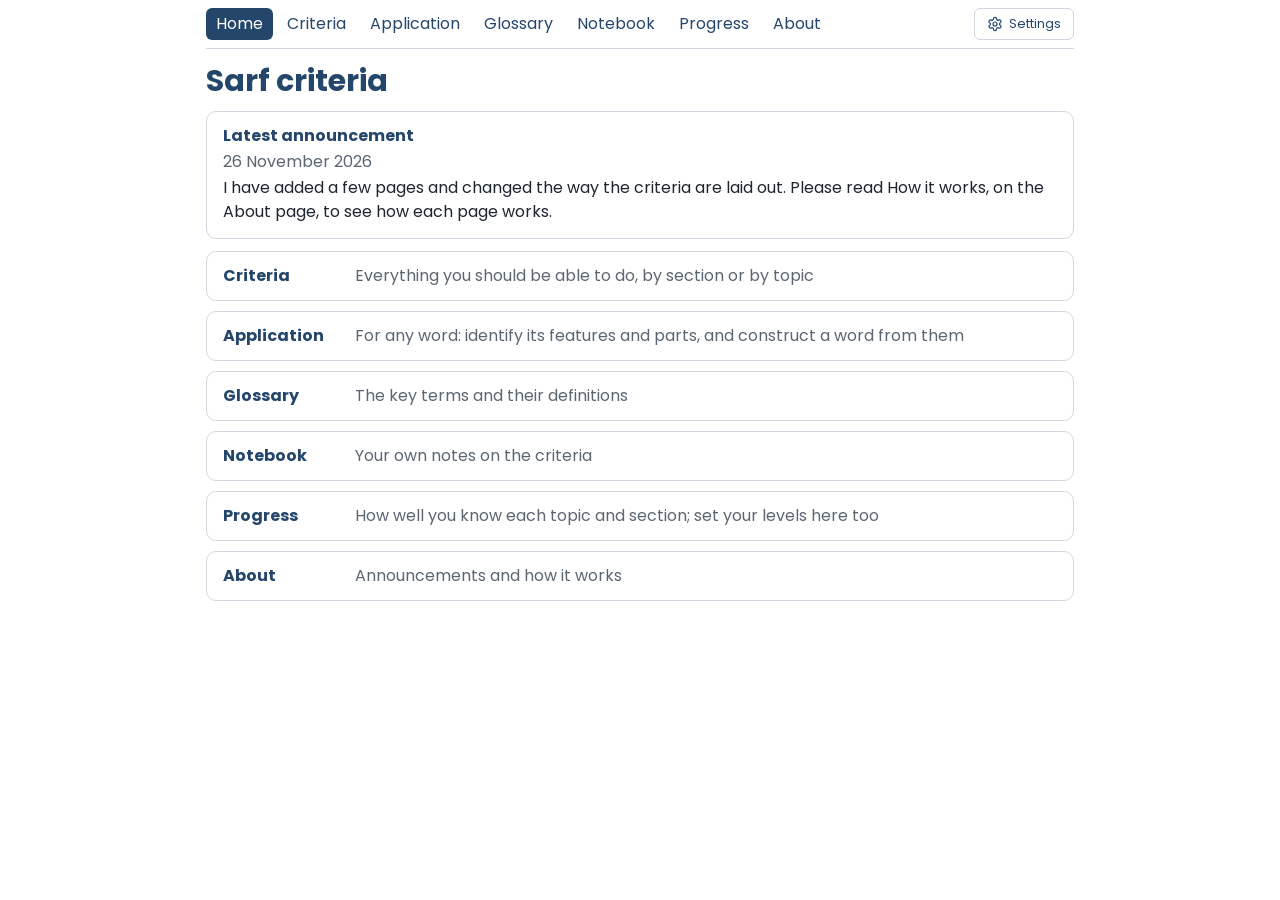
==== commit d5982032: "Glossary tags, click to open, Application options" ====
--- a/index.html
+++ b/index.html
@@ -1,16 +1,16 @@
 <!doctype html>
 <html lang="en">
 <head>
-<!-- made 20261126T032948 -->
+<!-- made 20261126T150145 -->
 <meta charset="utf-8">
 <meta name="viewport" content="width=device-width, initial-scale=1">
 <title>Sarf criteria</title>
-<link rel="stylesheet" href="style.css?v=20261126T032948">
+<link rel="stylesheet" href="style.css?v=20261126T150145">
 </head>
 <body class="face-ar page-index" data-face="ar" data-page="index" data-levels="Unmarked|Low|Medium|High">
-<nav class="nav"><a href="index.html" class=on aria-current=page>Home</a><a href="criteria.html">Criteria</a><a href="application.html">Application</a><a href="glossary.html">Glossary</a><a href="notebook.html">Notebook</a><a href="progress.html">Progress</a><a href="about.html">About</a><button type="button" class="nav-set" aria-controls="drawer" aria-expanded="false">&#9881; Settings</button></nav>
+<nav class="nav"><a href="index.html" class=on aria-current=page>Home</a><a href="criteria.html">Criteria</a><a href="application.html">Application</a><a href="glossary.html">Glossary</a><a href="notebook.html">Notebook</a><a href="progress.html">Progress</a><a href="about.html">About</a><button type="button" class="nav-set" aria-controls="drawer" aria-expanded="false"><svg class="ic gear" viewBox="0 0 24 24" aria-hidden="true"><path d="M12.22 2h-.44a2 2 0 0 0-2 2v.18a2 2 0 0 1-1 1.73l-.43.25a2 2 0 0 1-2 0l-.15-.08a2 2 0 0 0-2.73.73l-.22.38a2 2 0 0 0 .73 2.73l.15.1a2 2 0 0 1 1 1.72v.51a2 2 0 0 1-1 1.74l-.15.09a2 2 0 0 0-.73 2.73l.22.38a2 2 0 0 0 2.73.73l.15-.08a2 2 0 0 1 2 0l.43.25a2 2 0 0 1 1 1.73V20a2 2 0 0 0 2 2h.44a2 2 0 0 0 2-2v-.18a2 2 0 0 1 1-1.73l.43-.25a2 2 0 0 1 2 0l.15.08a2 2 0 0 0 2.73-.73l.22-.39a2 2 0 0 0-.73-2.73l-.15-.08a2 2 0 0 1-1-1.74v-.5a2 2 0 0 1 1-1.74l.15-.09a2 2 0 0 0 .73-2.73l-.22-.38a2 2 0 0 0-2.73-.73l-.15.08a2 2 0 0 1-2 0l-.43-.25a2 2 0 0 1-1-1.73V4a2 2 0 0 0-2-2z" fill="none" stroke="currentColor" stroke-width="1.8" stroke-linejoin="round"/><circle cx="12" cy="12" r="3" fill="none" stroke="currentColor" stroke-width="1.8"/></svg>Settings</button></nav>
 <h1>Sarf criteria</h1><div class="card"><b>Latest announcement</b><p class="sub">26 November 2026</p><p>I have added a few pages and changed the way the criteria are laid out. Please read How it works, on the About page, to see how each page works.</p></div><div class="cards"><a class="card" href="criteria.html"><b>Criteria</b><span>Everything you should be able to do, by section or by topic</span></a><a class="card" href="application.html"><b>Application</b><span>For any word: identify its features and parts, and construct a word from them</span></a><a class="card" href="glossary.html"><b>Glossary</b><span>The key terms and their definitions</span></a><a class="card" href="notebook.html"><b>Notebook</b><span>Your own notes on the criteria</span></a><a class="card" href="progress.html"><b>Progress</b><span>How well you know each topic and section; set your levels here too</span></a><a class="card" href="about.html"><b>About</b><span>Announcements and how it works</span></a></div>
-<aside class="drawer" id="drawer" hidden aria-label="Settings"><div class="dhead"><h1>Settings</h1><button type="button" class="dclose" aria-label="Close the settings">&times;</button></div><p class="sub">Saved in this browser and used on every page. The page behind shows each change.</p><section class="sgroup"><h2>Display</h2><div class="slist"><div class="srow"><div><div class="sname">Sarf terms</div><div class="snote">The language the terms are shown in. The glossary has Arabic or transliteration only.</div></div><div class="sctl"><div class="dd" data-set="face"><button type="button" class="dd-btn" aria-haspopup="listbox" aria-expanded="false" aria-label="Sarf terms"><span></span></button><ul class="dd-list" role="listbox" hidden><li role="option" data-v="ar">Arabic</li><li role="option" data-v="tr">Transliteration</li><li role="option" data-v="en">English</li></ul></div></div></div><div class="srow"><div><div class="sname">Priority</div><div class="snote">How the importance of a line is drawn.</div></div><div class="sctl"><span class="seg2" data-set="prio"><button type="button" data-v="squares">Squares</button><button type="button" data-v="bar">Bar</button></span></div></div><div class="srow"><div><div class="sname">Priority colours</div><div class="snote">Traffic light: green, yellow and red. One colour: one blue that gets stronger with priority.</div></div><div class="sctl"><span class="seg2" data-set="pcol"><button type="button" data-v="traffic">Traffic light</button><button type="button" data-v="mono">One colour</button></span></div></div></div></section><section class="sgroup"><h2>Lines</h2><div class="slist"><div class="srow"><div><div class="sname">Lines for</div><div class="snote">Year 1 hides the lines Year 1 has not been taught.</div></div><div class="sctl"><div class="dd" data-set="lines"><button type="button" class="dd-btn" aria-haspopup="listbox" aria-expanded="false" aria-label="Lines for"><span></span></button><ul class="dd-list" role="listbox" hidden><li role="option" data-v="all">Everyone</li><li role="option" data-v="y1">Year 1</li><li role="option" data-v="y2">Year 2</li></ul></div></div></div></div></section><section class="sgroup"><h2>Confidence</h2><div class="slist"><div class="srow"><div><div class="sname">Show the bar</div><div class="snote">The bar you fill in to show how sure you are of a line.</div></div><div class="sctl"><label class="switch"><input type="checkbox" data-set="level" data-on="show" data-off="hide" aria-label="Show the confidence bar"><span class="knob"></span></label></div></div><div class="srow"><div><div class="sname">Start again</div><div class="snote">Empties every bar on this device.</div></div><div class="sctl"><button type="button" id="clear-levels" class="danger ctl">Clear all</button></div></div></div></section><section class="sgroup"><h2>Fonts</h2><div class="slist"><div class="srow"><div><div class="sname">Arabic font</div><div class="snote">Traditional Arabic and Arabic Typesetting come with Windows; elsewhere Amiri is shown. The others come from Google Fonts.</div></div><div class="sctl"><div class="dd" data-set="arfont"><button type="button" class="dd-btn" aria-haspopup="listbox" aria-expanded="false" aria-label="Arabic font"><span></span></button><ul class="dd-list" role="listbox" hidden><li role="option" data-v="plain">Plain</li><li role="option" data-v="trad">Traditional Arabic</li><li role="option" data-v="typeset">Arabic Typesetting</li><li role="option" data-v="amiri">Amiri</li><li role="option" data-v="naskh">Naskh</li><li role="option" data-v="sch">Scheherazade</li></ul></div></div></div><div class="srow"><div><div class="sname">Bigger Arabic</div><div class="snote">Arabic letters look smaller than English ones at the same size; this makes them a fifth bigger. On at first.</div></div><div class="sctl"><label class="switch"><input type="checkbox" data-set="arsize" data-on="1.2" data-off="1" aria-label="Bigger Arabic"><span class="knob"></span></label></div></div><div class="srow"><div><div class="sname">English font</div><div class="snote">Century Gothic comes with Windows and Office; elsewhere a font like it is shown. The others come from Google Fonts.</div></div><div class="sctl"><div class="dd" data-set="enfont"><button type="button" class="dd-btn" aria-haspopup="listbox" aria-expanded="false" aria-label="English font"><span></span></button><ul class="dd-list" role="listbox" hidden><li role="option" data-v="sans">Plain</li><li role="option" data-v="gothic">Century Gothic</li><li role="option" data-v="poppins">Poppins</li><li role="option" data-v="nunito">Nunito</li><li role="option" data-v="lexend">Lexend</li></ul></div></div></div></div></section></aside>
-<script src="site.js?v=20261126T032948"></script>
+<aside class="drawer" id="drawer" hidden aria-label="Settings"><div class="dhead"><h1>Settings</h1><button type="button" class="dclose" aria-label="Close the settings">&times;</button></div><p class="sub">Saved in this browser and used on every page. The page behind shows each change.</p><section class="sgroup"><h2>Display</h2><div class="slist"><div class="srow"><div><div class="sname">Sarf terms</div><div class="snote">The language the terms are shown in. The glossary has Arabic or transliteration only.</div></div><div class="sctl"><div class="dd" data-set="face"><button type="button" class="dd-btn" aria-haspopup="listbox" aria-expanded="false" aria-label="Sarf terms"><span></span></button><ul class="dd-list" role="listbox" hidden><li role="option" data-v="ar">Arabic</li><li role="option" data-v="tr">Transliteration</li><li role="option" data-v="en">English</li></ul></div></div></div><div class="srow"><div><div class="sname">Priority</div><div class="snote">How the importance of a line is drawn.</div></div><div class="sctl"><span class="seg2" data-set="prio"><button type="button" data-v="squares">Squares</button><button type="button" data-v="bar">Bar</button></span></div></div><div class="srow"><div><div class="sname">Priority colours</div><div class="snote">Traffic light: green, yellow and red. One colour: one blue that gets stronger with priority.</div></div><div class="sctl"><span class="seg2" data-set="pcol"><button type="button" data-v="traffic">Traffic light</button><button type="button" data-v="mono">One colour</button></span></div></div></div></section><section class="sgroup"><h2>Lines</h2><div class="slist"><div class="srow"><div><div class="sname">Lines for</div><div class="snote">Year 1 hides the lines Year 1 has not been taught.</div></div><div class="sctl"><div class="dd" data-set="lines"><button type="button" class="dd-btn" aria-haspopup="listbox" aria-expanded="false" aria-label="Lines for"><span></span></button><ul class="dd-list" role="listbox" hidden><li role="option" data-v="all">Everyone</li><li role="option" data-v="y1">Year 1</li><li role="option" data-v="y2">Year 2</li></ul></div></div></div></div></section><section class="sgroup"><h2>Confidence</h2><div class="slist"><div class="srow"><div><div class="sname">Show the bar</div><div class="snote">The bar you fill in to show how sure you are of a line.</div></div><div class="sctl"><label class="switch"><input type="checkbox" data-set="level" data-on="show" data-off="hide" aria-label="Show the confidence bar"><span class="knob"></span></label></div></div><div class="srow"><div><div class="sname">Start again</div><div class="snote">Empties every bar on this device.</div></div><div class="sctl"><button type="button" id="clear-levels" class="danger ctl">Clear all</button></div></div></div></section><section class="sgroup"><h2>Fonts</h2><div class="slist"><div class="srow"><div><div class="sname">Arabic font</div><div class="snote">Amiri, Naskh and Scheherazade come from Google Fonts, so they look the same on every device.</div></div><div class="sctl"><div class="dd" data-set="arfont"><button type="button" class="dd-btn" aria-haspopup="listbox" aria-expanded="false" aria-label="Arabic font"><span></span></button><ul class="dd-list" role="listbox" hidden><li role="option" data-v="amiri">Amiri</li><li role="option" data-v="naskh">Naskh</li><li role="option" data-v="sch">Scheherazade</li><li role="option" data-v="plain">Plain</li></ul></div></div></div><div class="srow"><div><div class="sname">Bigger Arabic</div><div class="snote">Arabic letters look smaller than English ones at the same size; this makes them a fifth bigger. On at first.</div></div><div class="sctl"><label class="switch"><input type="checkbox" data-set="arsize" data-on="1.2" data-off="1" aria-label="Bigger Arabic"><span class="knob"></span></label></div></div><div class="srow"><div><div class="sname">English font</div><div class="snote">Every font but Plain comes from Google Fonts, so it looks the same on every device.</div></div><div class="sctl"><div class="dd" data-set="enfont"><button type="button" class="dd-btn" aria-haspopup="listbox" aria-expanded="false" aria-label="English font"><span></span></button><ul class="dd-list" role="listbox" hidden><li role="option" data-v="poppins">Poppins</li><li role="option" data-v="nunito">Nunito</li><li role="option" data-v="lexend">Lexend</li><li role="option" data-v="didact">Didact Gothic</li><li role="option" data-v="sans">Plain</li></ul></div></div></div></div></section></aside>
+<script src="site.js?v=20261126T150145"></script>
 </body>
 </html>
--- a/style.css
+++ b/style.css
@@ -1,6 +1,8 @@
-/* made 20261126T032948 */
+/* made 20261126T150145 */
 /* The look of every page. Change a colour here and all pages follow. Made for a computer or a tablet first. */
-:root { --en-font:"Poppins", "Segoe UI", Arial, sans-serif; --ar-font:"Traditional Arabic", "Amiri",; --ar-scale:1.2; --ar-fix:1.3; --ink:#1d2530; --muted:#5b6673; --line:#d0d7e0; --strong:#9aa6b2; --head:#24466b; --band:#eef3f8; --know:#24466b; }
+:root { --en-font:"Poppins", "Lexend", "Segoe UI", Arial, sans-serif; --ar-font:"Amiri",; --ar-scale:1.2; --ar-fix:1;
+  --ease-out:cubic-bezier(0.23, 1, 0.32, 1); --ease-drawer:cubic-bezier(0.32, 0.72, 0, 1);
+  --lv-w:48px; --lv-h:16px; --lv-line:#8795a4; --lv-third:#c3ccd6; --ink:#1d2530; --muted:#5b6673; --line:#d0d7e0; --strong:#9aa6b2; --head:#24466b; --band:#eef3f8; --know:#24466b; }
 * { box-sizing:border-box; -webkit-print-color-adjust:exact; print-color-adjust:exact; }
 [hidden], .off { display:none !important; }
 body { font-family:var(--en-font); color:var(--ink); background:#fff; max-width:900px; margin:0 auto; padding:0 16px 40px; line-height:1.5; font-size:16px; }
@@ -10,6 +12,8 @@
 .sub { color:var(--muted); margin:4px 0 10px; } .soon { color:var(--muted); font-style:italic; }
 button, .btn { font:inherit; font-size:13px; border:1px solid var(--strong); background:#fff; color:var(--ink); border-radius:6px; padding:4px 12px; cursor:pointer; }
 button.on { background:var(--head); border-color:var(--head); color:#fff; }
+button, .btn, .nav a, .jump a { transition:transform 160ms var(--ease-out); }
+button:not(.lv):active, .btn:active, .nav a:active, .jump a:active { transform:scale(0.97); }
 .find { font:inherit; width:100%; padding:7px 10px; border:1px solid var(--strong); border-radius:6px; margin:8px 0; } .find.small { width:220px; margin:0; padding:4px 8px; }
 a { color:var(--head); }
 
@@ -22,7 +26,7 @@
 .cards { display:flex; flex-direction:column; gap:10px; margin-top:12px; }   /* one column: every box the same size */
 .cards .card { display:grid; grid-template-columns:120px 1fr; align-items:baseline; gap:12px; min-height:48px; }
 .card { display:block; border:1px solid var(--line); border-radius:10px; padding:12px 16px; color:var(--ink); text-decoration:none; margin-top:12px; }
-.cards .card { margin:0; } a.card:hover { border-color:var(--head); } .card b { color:var(--head); display:block; } .card span { color:var(--muted); } .card p { margin:2px 0; }
+.cards .card { margin:0; } .card b { color:var(--head); display:block; } .card span { color:var(--muted); } .card p { margin:2px 0; }
 
 /* Which face of a term is shown; each Arabic term keeps its own place in the line */
 .f-en, .f-ar, .f-tr { display:none; }
@@ -38,7 +42,7 @@
 /* A line: level bar, number, wording; on the right the Year 2 tag, the priority and the i button */
 .row { display:flex; justify-content:space-between; align-items:center; gap:12px; padding:6px 0; border-bottom:1px solid var(--line); }
 .plain .row:last-child { border-bottom:none; }
-.txt { display:flex; align-items:flex-start; } .wd { flex:1; }
+.txt { display:flex; align-items:baseline; } .wd { flex:1; }
 .num { display:inline-block; min-width:6ch; color:var(--muted); font-size:12.5px; margin-right:8px; font-variant-numeric:tabular-nums; flex:none; }
 .mk { display:grid; grid-template-columns:26px 50px 22px; align-items:center; column-gap:8px; white-space:nowrap; flex:none; }
 .c-pr, .c-y2 { text-align:center; }
@@ -53,24 +57,28 @@
 .id { display:inline-block; font-size:11px; color:#6b7785; border:1px solid var(--line); border-radius:4px; padding:0 4px; font-variant-numeric:tabular-nums; }
 .inf { width:20px; height:20px; padding:0; border-radius:50%; border:1px solid var(--strong); color:var(--muted); font:italic bold 12px Georgia, serif; line-height:18px; }
 .inf[aria-expanded="true"] { background:var(--head); color:#fff; border-color:var(--head); }
-.pop { position:absolute; z-index:30; width:290px; background:#fff; border:1px solid var(--strong); border-radius:8px; padding:6px 10px; font-size:12.5px; box-shadow:0 4px 14px rgba(0,0,0,.12); }
-.mi { display:grid; grid-template-columns:80px 1fr; gap:6px; padding:1px 0; } .mi b { color:var(--muted); font-weight:600; } .mi .seg { display:flex; gap:4px; } .mi .seg button { padding:0 8px; }
+.pop { transform-origin:top right; transition:opacity 150ms var(--ease-out), transform 150ms var(--ease-out); }
+@starting-style { .pop { opacity:0; transform:scale(0.97); } }
+.pop { position:absolute; z-index:30; width:330px; background:#fff; border:1px solid var(--strong); border-radius:8px; padding:6px 10px; font-size:12.5px; box-shadow:0 4px 14px rgba(0,0,0,.12); }
+.mi { display:grid; grid-template-columns:112px 1fr; gap:8px; padding:1px 0; } .mi b { color:var(--muted); font-weight:600; } .mi .seg { display:flex; gap:4px; } .mi .seg button { padding:0 8px; }
 body.lines-y1 .y2row, body.lines-y1 .y2head { display:none; }
 body.lines-y2 .row .y2, body.lines-y2 h2 .y2, body.lines-y2 h3 .y2 { display:none; }
 
-/* The confidence bar: a rounded bar that fills in one colour; each click adds a step */
-.lv { display:inline-block; width:36px; height:12px; padding:0; margin-right:12px; border:none; border-radius:7px; background:#fff;
-      overflow:hidden; cursor:pointer; flex:none; vertical-align:middle; box-shadow:inset 0 0 0 1.5px #c3ccd6; }
-.lv i { display:block; height:100%; width:0; background:var(--know); transition:width .2s ease; }
-.lv[data-l="1"] i { width:33.4%; } .lv[data-l="2"] i { width:66.7%; } .lv[data-l="3"] i { width:100%; }
-button.lv { position:relative; width:60px; height:28px; margin:-1px 12px -3px 0; background:transparent; box-shadow:none; overflow:visible; border-radius:8px; }
-button.lv::before { content:""; position:absolute; left:0; right:0; top:7px; height:14px; border-radius:8px; box-shadow:inset 0 0 0 1.5px #8795a4;
-  background:linear-gradient(to right, transparent calc(33.33% - .5px), #c3ccd6 0 calc(33.33% + .5px), transparent 0 calc(66.67% - .5px), #c3ccd6 0 calc(66.67% + .5px), transparent 0); }
-button.lv i { position:absolute; left:0; top:7px; height:14px; border-radius:8px; z-index:1; }
-button.lv::after { content:""; position:absolute; top:7px; height:14px; width:33.34%; border-radius:6px; background:rgba(36,70,107,.18); z-index:2; display:none; }
-button.lv[data-h]::after { display:block; } button.lv[data-h="1"]::after { left:0; } button.lv[data-h="2"]::after { left:33.33%; } button.lv[data-h="3"]::after { left:66.66%; }
-button.lv:focus-visible { outline:none; } button.lv:focus-visible::before { box-shadow:inset 0 0 0 1.5px #8795a4, 0 0 0 2px var(--head); }
-span.lv { cursor:default; }
+/* The confidence bar: one look for every bar on every page; change it here and all of them follow.
+   Its size comes from --lv-w and --lv-h; a smaller bar sets only those two. The clickable bar adds a taller area to hit. */
+.lv { position:relative; display:inline-block; width:var(--lv-w); height:var(--lv-h); padding:0; margin:0 12px 0 0; border:none; background:transparent;
+      flex:none; vertical-align:middle; cursor:default; }
+.lv::before, .lv i, .lv::after { position:absolute; left:0; top:50%; height:var(--lv-h); margin-top:calc(var(--lv-h) / -2); border-radius:calc(var(--lv-h) / 2); }
+.lv::before { content:""; right:0; box-shadow:inset 0 0 0 1.5px var(--lv-line);
+  background:linear-gradient(to right, transparent calc(33.33% - .5px), var(--lv-third) 0 calc(33.33% + .5px), transparent 0 calc(66.67% - .5px), var(--lv-third) 0 calc(66.67% + .5px), transparent 0); }
+.lv i { width:100%; background:var(--know); z-index:1; clip-path:inset(0 100% 0 0 round calc(var(--lv-h) / 2));
+         transition:clip-path 160ms var(--ease-out); }
+.lv[data-l="1"] i { clip-path:inset(0 66.6% 0 0 round calc(var(--lv-h) / 2)); } .lv[data-l="2"] i { clip-path:inset(0 33.3% 0 0 round calc(var(--lv-h) / 2)); }
+.lv[data-l="3"] i { clip-path:inset(0 0 0 0 round calc(var(--lv-h) / 2)); }
+button.lv { height:28px; margin:-2px 12px -2px 0; cursor:pointer; align-self:flex-start; }
+button.lv::after { content:""; width:33.34%; background:rgba(36,70,107,.18); z-index:2; display:none; }
+button.lv[data-h]::after { display:block; } button.lv[data-h="2"]::after { left:33.33%; } button.lv[data-h="3"]::after { left:66.66%; }
+button.lv:focus-visible { outline:none; } button.lv:focus-visible::before { box-shadow:inset 0 0 0 1.5px var(--lv-line), 0 0 0 2px var(--head); }
 body.no-level .row .lv, body.no-level .g .lv { display:none; }
 .lvmenu-old { position:absolute; z-index:30; background:#fff; border:1px solid var(--strong); border-radius:8px; padding:4px; box-shadow:0 4px 14px rgba(0,0,0,.12); display:flex; flex-direction:column; }
 .lvmenu button { border:none; text-align:left; display:flex; align-items:center; gap:4px; padding:4px 10px; } .lvmenu .lv { margin-right:10px; }
@@ -83,27 +91,36 @@
 .box { border:1px solid var(--strong); border-radius:14px; padding:2px 16px; margin:10px 0; }
 .cw2, .cw2-head { display:grid; grid-template-columns:210px 1fr; gap:12px; padding:5px 0; border-bottom:1px solid var(--line); }
 .box .cw2:last-child { border-bottom:none; } .cw2-head { border:none; padding:0 17px; font-size:12.5px; color:var(--muted); }
-.tools { position:sticky; top:0; z-index:20; display:flex; flex-wrap:wrap; align-items:center; gap:8px 18px; background:#fff;
-         border-bottom:1px solid var(--line); padding:10px 0; margin:14px 0 0; }
+.tools { position:sticky; top:0; z-index:20; display:flex; align-items:center; gap:10px; background:#fff; height:48px;
+         border-bottom:1px solid var(--line); margin:14px 0 0; }
+.fpanel { display:grid; grid-template-columns:auto auto 1fr; align-items:center; gap:8px 12px; padding:10px 0; border-bottom:1px solid var(--line);
+          background:#fff; font-size:13px; }
+body.fopen .fpanel { position:sticky; top:48px; z-index:19; box-shadow:0 6px 10px -8px rgba(0,0,0,.25); animation:pin-in 180ms var(--ease-out); }
+@keyframes pin-in { from { opacity:0; transform:translateY(-6px); } }
+.ftoggle { display:inline-flex; align-items:center; gap:4px; } .ftoggle .chev { width:14px; height:14px; color:inherit; transition:transform 180ms var(--ease-out); }
+.ftoggle[aria-expanded="true"] .chev { transform:rotate(180deg); }
 .views { display:inline-flex; border:1px solid var(--strong); border-radius:8px; overflow:hidden; }
 .views button { border:none; border-radius:0; padding:4px 14px; } .views button + button { border-left:1px solid var(--strong); }
-.cnt { margin-left:auto; font-size:13px; color:var(--muted); font-variant-numeric:tabular-nums; }
+.tools .cnt { margin-left:auto; font-size:13px; color:var(--muted); font-variant-numeric:tabular-nums; }
 #view-home > .jump { margin-top:12px; }
 .fhead { font-weight:600; color:var(--head); font-size:13px; }
-.filters { display:flex; flex-wrap:wrap; align-items:center; gap:6px 8px; margin:0; font-size:13px; } .fl { color:var(--muted); }
+.filters { display:flex; flex-wrap:wrap; align-items:center; gap:6px 8px; margin:0; font-size:13px; } .fl { color:var(--muted); font-size:13px; }
 .filters .seg { display:flex; gap:4px; } .filters button { padding:2px 9px; }
 .picks { display:flex; gap:6px; } .picks button { display:inline-flex; align-items:center; justify-content:center; width:54px; height:28px; padding:0; opacity:.45; background:#fff; border-color:var(--line); }
 .picks button.on { opacity:1; background:#fff; border-color:var(--head); box-shadow:inset 0 0 0 1px var(--head); }
 /* the marks sit in the middle of each box: a gap between the squares, none after the last */
-.pbox { display:inline-flex; align-items:center; justify-content:center; gap:3px; width:46px; height:15px; } .pbox .lv, .pbox .pp { margin:0; } .pbox .sq { margin:0; vertical-align:middle; } .pbox .ic { display:block; width:15px; height:15px; }
+.pbox { display:inline-flex; align-items:center; justify-content:center; gap:3px; width:46px; height:16px; } .pbox .lv { --lv-w:40px; --lv-h:13px; } .pbox .lv, .pbox .pp { margin:0; } .pbox .sq { margin:0; vertical-align:middle; } .pbox .ic { display:block; width:15px; height:15px; }
 .chk { color:var(--muted); display:flex; gap:6px; align-items:center; }
 .jump { display:flex; flex-wrap:wrap; gap:6px; margin:12px 0 0; } .jump a { border:1px solid var(--line); border-radius:14px; padding:2px 12px; text-decoration:none; }
 
 /* Settings: a panel that slides in over the right of any page; the page behind shows each change */
-.nav-set { margin-left:auto; border-color:var(--line); color:var(--head); } .nav-set[aria-expanded="true"] { background:var(--head); color:#fff; }
+.nav-set { margin-left:auto; border-color:var(--line); color:var(--head); display:inline-flex; align-items:center; gap:6px; }
+.nav-set .gear { width:16px; height:16px; color:inherit; vertical-align:0; } .nav-set[aria-expanded="true"] { background:var(--head); color:#fff; }
 .drawer { position:fixed; top:0; right:0; bottom:0; z-index:40; width:min(460px, 92vw); overflow-y:auto; background:var(--band);
-          border-left:1px solid var(--strong); box-shadow:-8px 0 24px rgba(0,0,0,.14); padding:0 16px 24px; animation:slidein .2s ease; }
-@keyframes slidein { from { transform:translateX(40px); opacity:0; } to { transform:none; opacity:1; } }
+          border-left:1px solid var(--strong); box-shadow:-8px 0 24px rgba(0,0,0,.14); padding:0 16px 24px;
+          transition:transform 260ms var(--ease-drawer), opacity 260ms var(--ease-drawer); }
+@starting-style { .drawer { transform:translateX(40px); opacity:0; } }
+.drawer.closing { transform:translateX(40px); opacity:0; transition-duration:200ms; }
 .dhead { display:flex; justify-content:space-between; align-items:center; position:sticky; top:0; background:var(--band); padding:10px 0 4px; z-index:1; }
 .dhead h1 { margin:0; font-size:22px; } .dclose { font-size:22px; line-height:1; padding:2px 10px; }
 body.drawer-open { margin-right:min(460px, 92vw); }   /* on a wide screen the page moves aside instead of being covered */
@@ -125,7 +142,7 @@
 .dd.up .dd-list { top:auto; bottom:36px; }
 .dd-list { position:absolute; z-index:50; right:0; top:36px; width:170px; margin:0; padding:4px; list-style:none; background:#fff; border:1px solid var(--strong);
            border-radius:8px; box-shadow:0 6px 18px rgba(0,0,0,.12); }
-.dd-list li { padding:6px 10px; border-radius:6px; cursor:pointer; font-size:13.5px; } .dd-list li:hover, .dd-list li:focus { background:var(--band); outline:none; }
+.dd-list li { padding:6px 10px; border-radius:6px; cursor:pointer; font-size:13.5px; } .dd-list li:focus { background:var(--band); outline:none; }
 .dd-list li.on { font-weight:600; color:var(--head); } .dd-list li.on::after { content:"\2713"; float:right; }
 .seg2 { display:inline-flex; width:150px; height:32px; border:1px solid var(--strong); border-radius:8px; overflow:hidden; }
 .seg2 button { flex:1; border:none; border-radius:0; padding:0; background:#fff; font-size:12px; white-space:nowrap; } .seg2 button + button { border-left:1px solid var(--strong); }
@@ -133,18 +150,26 @@
 .switch { position:relative; display:inline-block; width:42px; height:24px; cursor:pointer; }
 .switch input { position:absolute; opacity:0; width:100%; height:100%; margin:0; cursor:pointer; }
 .knob { position:absolute; inset:0; border-radius:12px; background:#c3ccd6; transition:background .2s; }
-.knob::before { content:""; position:absolute; left:3px; top:3px; width:18px; height:18px; border-radius:50%; background:#fff; transition:transform .2s; box-shadow:0 1px 2px rgba(0,0,0,.2); }
+.knob::before { content:""; position:absolute; left:3px; top:3px; width:18px; height:18px; border-radius:50%; background:#fff; transition:transform 180ms var(--ease-out); box-shadow:0 1px 2px rgba(0,0,0,.2); }
 .switch input:checked + .knob { background:var(--head); } .switch input:checked + .knob::before { transform:translateX(18px); }
 .switch input:focus-visible + .knob { box-shadow:0 0 0 2px #fff, 0 0 0 4px var(--head); }
-button.danger { color:#a32d2d; border-color:#e0b4b4; } button.danger:hover { background:#fcebeb; }
+button.danger { color:#a32d2d; border-color:#e0b4b4; }
 .ask { position:absolute; z-index:60; width:300px; background:#fff; border:1px solid var(--strong); border-radius:10px; padding:10px 14px; box-shadow:0 6px 18px rgba(0,0,0,.16); font-size:13.5px; }
 .ask p { margin:0 0 10px; } .ask-b { display:flex; justify-content:flex-end; gap:8px; }
 
-/* Glossary */
-.g { display:grid; grid-template-columns:48px 190px 1fr 24px; gap:14px; padding:12px 0; min-height:74px; border-bottom:1px solid var(--line); align-items:start; }
-.g-d { border-left:1px solid var(--line); padding-left:14px; } .g-h { display:block; font-size:11.5px; color:var(--muted); text-transform:uppercase; letter-spacing:.04em; margin-bottom:2px; }
-.g .inf { margin-top:4px; }
-.g button.lv { margin-top:2px; } .g-n { display:flex; flex-direction:column; } .g-ar { font-size:18px; text-align:left; } .g-en { color:var(--muted); font-size:13px; }
+/* Glossary: one line per term; its definition opens underneath, or all of them with the switch */
+.gall { display:inline-flex; align-items:center; gap:10px; font-size:14px; color:var(--muted); margin:2px 0 8px; cursor:pointer; }
+.g { padding:10px 0; border-bottom:1px solid var(--line); }
+.gh { font-size:17px; margin:26px 0 2px; }
+.g-top { display:flex; align-items:center; gap:16px; } .g-top .opener { flex:1; }
+.g button.lv { margin:0; align-self:center; }
+/* the term or the name opens what is under it; the arrow turns when it is open */
+.opener { display:inline-flex; align-items:center; gap:8px; border:none; background:none; padding:2px 0; font:inherit; color:inherit; text-align:left; }
+.opener .chev { width:16px; height:16px; color:var(--muted); flex:none; transform:rotate(-90deg); transition:transform 160ms var(--ease-out); }
+.open > div > .opener .chev, .open .a-top .opener .chev { transform:none; }
+body.all-open .opener .chev { visibility:hidden; }
+.g-d { display:none; margin:8px 0 2px 88px; max-width:62ch; }
+.g.open .g-d, body.all-open .g-d { display:block; } .g-n { display:flex; flex-direction:column; } .g-ar { font-size:18px; text-align:left; } .g-en { color:var(--muted); font-size:13px; }
 
 /* Progress */
 .legend { display:flex; gap:16px; font-size:12.5px; color:var(--muted); margin:10px 0; } .legend i { display:inline-block; width:12px; height:9px; border-radius:2px; margin-right:5px; }
@@ -153,12 +178,24 @@
 .pr-t { display:flex; justify-content:space-between; gap:12px; align-items:center; }
 .cnts { display:flex; gap:10px; align-items:center; color:var(--muted); white-space:nowrap; font-size:13px; font-variant-numeric:tabular-nums; }
 .frac { min-width:64px; text-align:right; } .pop .cnt { display:inline-flex; align-items:center; gap:6px; } .pop .cnt .lv { margin:0; }
-.cnt { display:inline-flex; align-items:center; gap:5px; min-width:44px; } .cnt .lv { margin:0; width:26px; height:9px; } .of { min-width:44px; }
-.pr-t > span:first-child::before { content:"\25B8  "; color:var(--muted); } details[open] .pr-t > span:first-child::before { content:"\25BE  "; }
+.cnt { display:inline-flex; align-items:center; gap:5px; min-width:44px; } .cnt .lv { margin:0; --lv-w:28px; --lv-h:10px; } .of { min-width:44px; }
+/* the open-or-closed arrow is its own piece at the left, so an Arabic name cannot carry it to the right */
+.pr-t::before { content:"\25B8"; color:var(--muted); flex:none; width:14px; } details[open] .pr-t::before { content:"\25BE"; } .pr-t > span:first-child { flex:1; }
 .pr-b { display:flex; height:10px; background:#eef1f4; border-radius:5px; margin-top:4px; overflow:hidden; } .pr-b i { display:block; height:10px; }
 .pr-l { margin:6px 0 0 18px; } .pr-r { display:flex; align-items:baseline; gap:4px; padding:4px 0; border-bottom:1px dotted var(--line); } .pr-r > span:nth-child(2) { flex:1; } .pr-r .sub { margin:0; font-size:12px; white-space:nowrap; } .pr-r .c-pr { width:50px; text-align:center; flex:none; }
 
-/* Application: one row per feature or part; its options greyed; where it applies on the right */
+/* Application: one card per feature or part, its options listed under it, where it applies on the right */
+.acard { padding:12px 0; border-bottom:1px solid var(--line); }
+.a-top { display:flex; align-items:center; gap:12px; } .a-name { font-weight:600; }
+span.a-name { padding-left:24px; }   /* a name with no options lines up with the names that have an arrow */
+.acard .where { margin-left:auto; color:var(--muted); font-size:13px; white-space:nowrap; }
+/* the options run across the card in even columns; the bullet sits inside, so it stays on the left of an Arabic word */
+.aopts { display:none; margin:6px 0 0 88px; padding:0; list-style:disc inside; color:var(--muted); }
+.acard.open .aopts, body.all-open .aopts { display:block; }
+/* the bullet is its own dot at the start of the line, so an Arabic word cannot carry it to the right */
+.aopts { list-style:none; } .aopts li { display:flex; align-items:center; gap:10px; padding:1px 0; }
+.aopts li::before { content:""; width:5px; height:5px; border-radius:50%; background:var(--strong); flex:none; }
+body.no-level .acard .lv { display:none; }
 .row.app .opts { color:var(--muted); } .row.app .where { color:var(--muted); font-size:12.5px; white-space:nowrap; flex:none; }
 body.no-level .row.app .lv { display:none; }
 
@@ -172,7 +209,17 @@
 .nbk { display:grid; grid-template-columns:250px minmax(0, 1fr); gap:20px; margin-top:8px; } #nb-new { width:100%; margin-bottom:6px; }
 .nb-it, .nb-hit { display:block; width:100%; text-align:left; border:none; border-bottom:1px solid var(--line); border-radius:0; padding:8px; }
 .nb-it b, .nb-it span { display:block; overflow-wrap:anywhere; } .nb-it span { color:var(--muted); } .nb-it.on { background:var(--band); color:var(--ink); }
-.nb-hit:hover { background:var(--band); }
+@media (hover:hover) and (pointer:fine) {
+  a.card:hover { border-color:var(--head); } .dd-list li:hover { background:var(--band); }
+  button.danger:hover { background:#fcebeb; } .nb-hit:hover { background:var(--band); }
+}
+/* smooth jumps to a section, and gentler motion for anyone who asks their device for less */
+@media (prefers-reduced-motion:no-preference) { html { scroll-behavior:smooth; } }
+@media (prefers-reduced-motion:reduce) {
+  button:not(.lv):active, .btn:active, .nav a:active, .jump a:active { transform:none; }
+  body.fopen .fpanel { animation:none; } .drawer, .drawer.closing { transform:none; } .pop { transform:none; }
+  @starting-style { .drawer { transform:none; } .pop { transform:none; } }
+}
 .nb-cr { display:flex; gap:8px; align-items:center; background:var(--band); border-radius:8px; padding:6px 10px; margin-bottom:6px; } .nb-txt { flex:1; } .nb-cr .id { margin-left:6px; } .nb-cr .sub { margin:0; }
 #nb-body { font:inherit; width:100%; padding:10px; border:1px solid var(--strong); border-radius:6px; resize:vertical; margin-bottom:8px; }
 .nb-foot { display:flex; justify-content:space-between; align-items:center; } #nb-print { display:none; }
@@ -180,11 +227,11 @@
 @media (max-width:700px) {
   .row { align-items:flex-start; flex-wrap:wrap; gap:4px; } .row .mk { margin-left:auto; }
   .cw2, .cw2-head { grid-template-columns:120px 1fr; } .sr { grid-template-columns:1fr; gap:4px; } .setp .seg button, .setp .seg button.wide { flex:1 1 0; }
-  .g { grid-template-columns:40px 1fr auto; } .g-d { grid-column:2 / 4; } .g .id { grid-column:3; grid-row:1; }
+  .g-d, .aopts { margin-left:24px; }
   .nbk { grid-template-columns:1fr; } .mi { grid-template-columns:1fr; gap:0; }
 }
 @media print {
-  .nav, .settings, .inf, .views, .jump, .filters, .lvmenu, .pop, .drawer { display:none; } body { max-width:none; margin:0; }
+  .nav, .settings, .inf, .views, .jump, .filters, .tools, .fpanel, .lvmenu, .pop, .drawer { display:none; } body { max-width:none; margin:0; }
   h2, h3 { break-after:avoid; } .row, .g { break-inside:avoid; }
   body.page-notebook > *:not(#nb-print) { display:none !important; } #nb-print { display:block !important; }
   .np { border-bottom:1px solid var(--line); padding:8px 0 12px; break-inside:avoid-page; } .np h3 { margin:4px 0; }
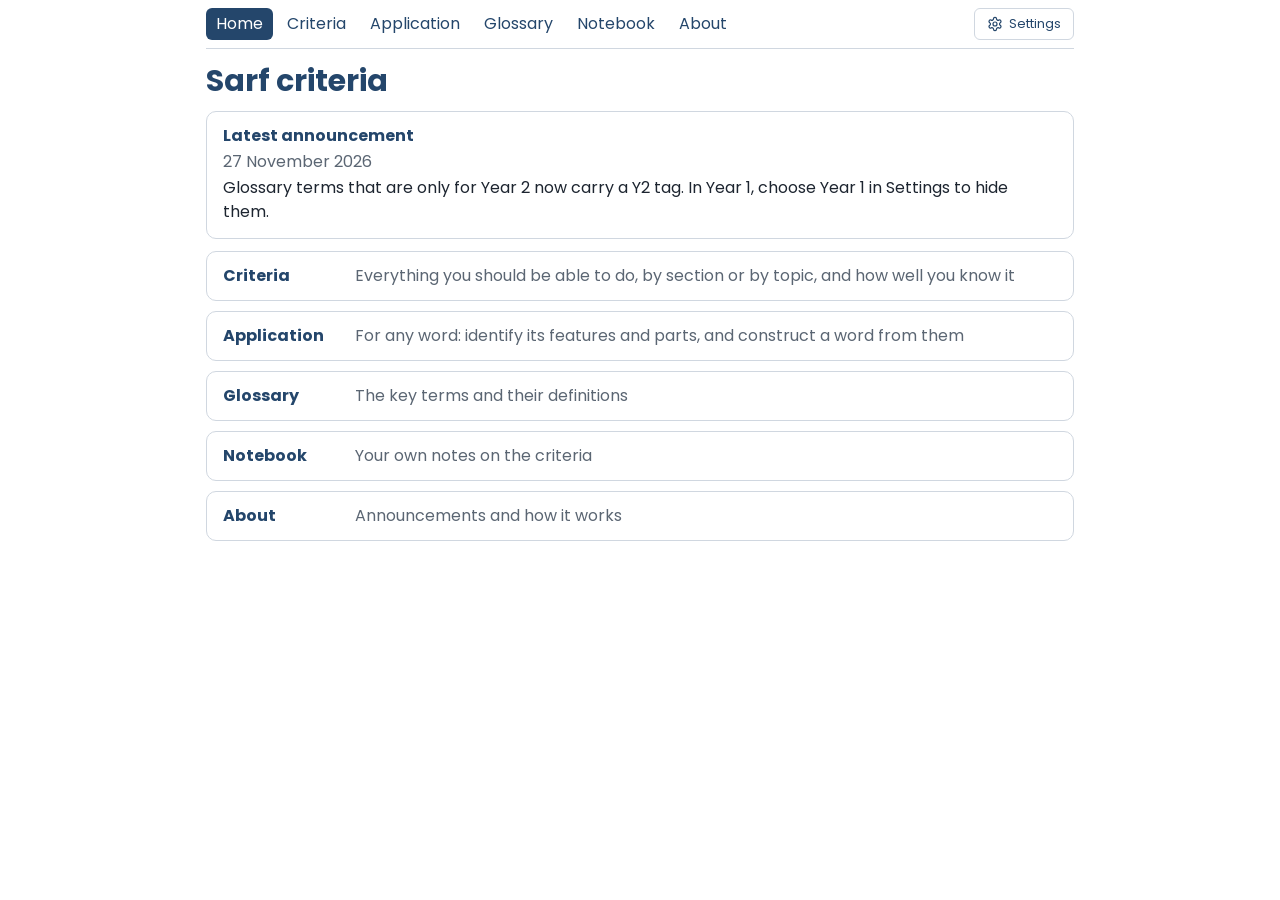
==== commit ab2af820: "Criteria folds, glossary tags, Year 2 terms, new About page" ====
--- a/index.html
+++ b/index.html
@@ -1,16 +1,16 @@
 <!doctype html>
 <html lang="en">
 <head>
-<!-- made 20261126T150145 -->
+<!-- made 20261127T000713 -->
 <meta charset="utf-8">
 <meta name="viewport" content="width=device-width, initial-scale=1">
 <title>Sarf criteria</title>
-<link rel="stylesheet" href="style.css?v=20261126T150145">
+<link rel="stylesheet" href="style.css?v=20261127T000713">
 </head>
 <body class="face-ar page-index" data-face="ar" data-page="index" data-levels="Unmarked|Low|Medium|High">
-<nav class="nav"><a href="index.html" class=on aria-current=page>Home</a><a href="criteria.html">Criteria</a><a href="application.html">Application</a><a href="glossary.html">Glossary</a><a href="notebook.html">Notebook</a><a href="progress.html">Progress</a><a href="about.html">About</a><button type="button" class="nav-set" aria-controls="drawer" aria-expanded="false"><svg class="ic gear" viewBox="0 0 24 24" aria-hidden="true"><path d="M12.22 2h-.44a2 2 0 0 0-2 2v.18a2 2 0 0 1-1 1.73l-.43.25a2 2 0 0 1-2 0l-.15-.08a2 2 0 0 0-2.73.73l-.22.38a2 2 0 0 0 .73 2.73l.15.1a2 2 0 0 1 1 1.72v.51a2 2 0 0 1-1 1.74l-.15.09a2 2 0 0 0-.73 2.73l.22.38a2 2 0 0 0 2.73.73l.15-.08a2 2 0 0 1 2 0l.43.25a2 2 0 0 1 1 1.73V20a2 2 0 0 0 2 2h.44a2 2 0 0 0 2-2v-.18a2 2 0 0 1 1-1.73l.43-.25a2 2 0 0 1 2 0l.15.08a2 2 0 0 0 2.73-.73l.22-.39a2 2 0 0 0-.73-2.73l-.15-.08a2 2 0 0 1-1-1.74v-.5a2 2 0 0 1 1-1.74l.15-.09a2 2 0 0 0 .73-2.73l-.22-.38a2 2 0 0 0-2.73-.73l-.15.08a2 2 0 0 1-2 0l-.43-.25a2 2 0 0 1-1-1.73V4a2 2 0 0 0-2-2z" fill="none" stroke="currentColor" stroke-width="1.8" stroke-linejoin="round"/><circle cx="12" cy="12" r="3" fill="none" stroke="currentColor" stroke-width="1.8"/></svg>Settings</button></nav>
-<h1>Sarf criteria</h1><div class="card"><b>Latest announcement</b><p class="sub">26 November 2026</p><p>I have added a few pages and changed the way the criteria are laid out. Please read How it works, on the About page, to see how each page works.</p></div><div class="cards"><a class="card" href="criteria.html"><b>Criteria</b><span>Everything you should be able to do, by section or by topic</span></a><a class="card" href="application.html"><b>Application</b><span>For any word: identify its features and parts, and construct a word from them</span></a><a class="card" href="glossary.html"><b>Glossary</b><span>The key terms and their definitions</span></a><a class="card" href="notebook.html"><b>Notebook</b><span>Your own notes on the criteria</span></a><a class="card" href="progress.html"><b>Progress</b><span>How well you know each topic and section; set your levels here too</span></a><a class="card" href="about.html"><b>About</b><span>Announcements and how it works</span></a></div>
+<nav class="nav"><a href="index.html" class=on aria-current=page>Home</a><a href="criteria.html">Criteria</a><a href="application.html">Application</a><a href="glossary.html">Glossary</a><a href="notebook.html">Notebook</a><a href="about.html">About</a><button type="button" class="nav-set" aria-controls="drawer" aria-expanded="false"><svg class="ic gear" viewBox="0 0 24 24" aria-hidden="true"><path d="M12.22 2h-.44a2 2 0 0 0-2 2v.18a2 2 0 0 1-1 1.73l-.43.25a2 2 0 0 1-2 0l-.15-.08a2 2 0 0 0-2.73.73l-.22.38a2 2 0 0 0 .73 2.73l.15.1a2 2 0 0 1 1 1.72v.51a2 2 0 0 1-1 1.74l-.15.09a2 2 0 0 0-.73 2.73l.22.38a2 2 0 0 0 2.73.73l.15-.08a2 2 0 0 1 2 0l.43.25a2 2 0 0 1 1 1.73V20a2 2 0 0 0 2 2h.44a2 2 0 0 0 2-2v-.18a2 2 0 0 1 1-1.73l.43-.25a2 2 0 0 1 2 0l.15.08a2 2 0 0 0 2.73-.73l.22-.39a2 2 0 0 0-.73-2.73l-.15-.08a2 2 0 0 1-1-1.74v-.5a2 2 0 0 1 1-1.74l.15-.09a2 2 0 0 0 .73-2.73l-.22-.38a2 2 0 0 0-2.73-.73l-.15.08a2 2 0 0 1-2 0l-.43-.25a2 2 0 0 1-1-1.73V4a2 2 0 0 0-2-2z" fill="none" stroke="currentColor" stroke-width="1.8" stroke-linejoin="round"/><circle cx="12" cy="12" r="3" fill="none" stroke="currentColor" stroke-width="1.8"/></svg>Settings</button></nav>
+<h1>Sarf criteria</h1><div class="card"><b>Latest announcement</b><p class="sub">27 November 2026</p><p>Glossary terms that are only for Year 2 now carry a Y2 tag. In Year 1, choose Year 1 in Settings to hide them.</p></div><div class="cards"><a class="card" href="criteria.html"><b>Criteria</b><span>Everything you should be able to do, by section or by topic, and how well you know it</span></a><a class="card" href="application.html"><b>Application</b><span>For any word: identify its features and parts, and construct a word from them</span></a><a class="card" href="glossary.html"><b>Glossary</b><span>The key terms and their definitions</span></a><a class="card" href="notebook.html"><b>Notebook</b><span>Your own notes on the criteria</span></a><a class="card" href="about.html"><b>About</b><span>Announcements and how it works</span></a></div>
 <aside class="drawer" id="drawer" hidden aria-label="Settings"><div class="dhead"><h1>Settings</h1><button type="button" class="dclose" aria-label="Close the settings">&times;</button></div><p class="sub">Saved in this browser and used on every page. The page behind shows each change.</p><section class="sgroup"><h2>Display</h2><div class="slist"><div class="srow"><div><div class="sname">Sarf terms</div><div class="snote">The language the terms are shown in. The glossary has Arabic or transliteration only.</div></div><div class="sctl"><div class="dd" data-set="face"><button type="button" class="dd-btn" aria-haspopup="listbox" aria-expanded="false" aria-label="Sarf terms"><span></span></button><ul class="dd-list" role="listbox" hidden><li role="option" data-v="ar">Arabic</li><li role="option" data-v="tr">Transliteration</li><li role="option" data-v="en">English</li></ul></div></div></div><div class="srow"><div><div class="sname">Priority</div><div class="snote">How the importance of a line is drawn.</div></div><div class="sctl"><span class="seg2" data-set="prio"><button type="button" data-v="squares">Squares</button><button type="button" data-v="bar">Bar</button></span></div></div><div class="srow"><div><div class="sname">Priority colours</div><div class="snote">Traffic light: green, yellow and red. One colour: one blue that gets stronger with priority.</div></div><div class="sctl"><span class="seg2" data-set="pcol"><button type="button" data-v="traffic">Traffic light</button><button type="button" data-v="mono">One colour</button></span></div></div></div></section><section class="sgroup"><h2>Lines</h2><div class="slist"><div class="srow"><div><div class="sname">Lines for</div><div class="snote">Year 1 hides the lines Year 1 has not been taught.</div></div><div class="sctl"><div class="dd" data-set="lines"><button type="button" class="dd-btn" aria-haspopup="listbox" aria-expanded="false" aria-label="Lines for"><span></span></button><ul class="dd-list" role="listbox" hidden><li role="option" data-v="all">Everyone</li><li role="option" data-v="y1">Year 1</li><li role="option" data-v="y2">Year 2</li></ul></div></div></div></div></section><section class="sgroup"><h2>Confidence</h2><div class="slist"><div class="srow"><div><div class="sname">Show the bar</div><div class="snote">The bar you fill in to show how sure you are of a line.</div></div><div class="sctl"><label class="switch"><input type="checkbox" data-set="level" data-on="show" data-off="hide" aria-label="Show the confidence bar"><span class="knob"></span></label></div></div><div class="srow"><div><div class="sname">Start again</div><div class="snote">Empties every bar on this device.</div></div><div class="sctl"><button type="button" id="clear-levels" class="danger ctl">Clear all</button></div></div></div></section><section class="sgroup"><h2>Fonts</h2><div class="slist"><div class="srow"><div><div class="sname">Arabic font</div><div class="snote">Amiri, Naskh and Scheherazade come from Google Fonts, so they look the same on every device.</div></div><div class="sctl"><div class="dd" data-set="arfont"><button type="button" class="dd-btn" aria-haspopup="listbox" aria-expanded="false" aria-label="Arabic font"><span></span></button><ul class="dd-list" role="listbox" hidden><li role="option" data-v="amiri">Amiri</li><li role="option" data-v="naskh">Naskh</li><li role="option" data-v="sch">Scheherazade</li><li role="option" data-v="plain">Plain</li></ul></div></div></div><div class="srow"><div><div class="sname">Bigger Arabic</div><div class="snote">Arabic letters look smaller than English ones at the same size; this makes them a fifth bigger. On at first.</div></div><div class="sctl"><label class="switch"><input type="checkbox" data-set="arsize" data-on="1.2" data-off="1" aria-label="Bigger Arabic"><span class="knob"></span></label></div></div><div class="srow"><div><div class="sname">English font</div><div class="snote">Every font but Plain comes from Google Fonts, so it looks the same on every device.</div></div><div class="sctl"><div class="dd" data-set="enfont"><button type="button" class="dd-btn" aria-haspopup="listbox" aria-expanded="false" aria-label="English font"><span></span></button><ul class="dd-list" role="listbox" hidden><li role="option" data-v="poppins">Poppins</li><li role="option" data-v="nunito">Nunito</li><li role="option" data-v="lexend">Lexend</li><li role="option" data-v="didact">Didact Gothic</li><li role="option" data-v="sans">Plain</li></ul></div></div></div></div></section></aside>
-<script src="site.js?v=20261126T150145"></script>
+<script src="site.js?v=20261127T000713"></script>
 </body>
 </html>
--- a/style.css
+++ b/style.css
@@ -1,4 +1,4 @@
-/* made 20261126T150145 */
+/* made 20261127T000713 */
 /* The look of every page. Change a colour here and all pages follow. Made for a computer or a tablet first. */
 :root { --en-font:"Poppins", "Lexend", "Segoe UI", Arial, sans-serif; --ar-font:"Amiri",; --ar-scale:1.2; --ar-fix:1;
   --ease-out:cubic-bezier(0.23, 1, 0.32, 1); --ease-drawer:cubic-bezier(0.32, 0.72, 0, 1);
@@ -7,7 +7,7 @@
 [hidden], .off { display:none !important; }
 body { font-family:var(--en-font); color:var(--ink); background:#fff; max-width:900px; margin:0 auto; padding:0 16px 40px; line-height:1.5; font-size:16px; }
 h1, h2 { color:var(--head); } h1 { margin:14px 0 2px; font-size:30px; line-height:1.2; } h1, h2, h3 { text-wrap:balance; }
-h2 { border-bottom:2px solid var(--head); padding-bottom:3px; margin:32px 0 8px; font-size:22px; scroll-margin-top:120px; }
+h2 { border-bottom:2px solid var(--head); padding-bottom:3px; margin:32px 0 8px; font-size:22px; scroll-margin-top:150px; }
 h3 { margin:20px 0 4px; font-size:17px; scroll-margin-top:120px; } .ar { font-weight:normal; }
 .sub { color:var(--muted); margin:4px 0 10px; } .soon { color:var(--muted); font-style:italic; }
 button, .btn { font:inherit; font-size:13px; border:1px solid var(--strong); background:#fff; color:var(--ink); border-radius:6px; padding:4px 12px; cursor:pointer; }
@@ -18,7 +18,7 @@
 a { color:var(--head); }
 
 /* The bar of pages */
-.nav { display:flex; flex-wrap:wrap; gap:4px; border-bottom:1px solid var(--line); padding:8px 0; }
+.nav { display:flex; flex-wrap:wrap; gap:4px; border-bottom:1px solid var(--line); padding:8px 0; position:sticky; top:0; z-index:25; background:#fff; }
 .nav a { text-decoration:none; padding:4px 10px; border-radius:6px; }
 .nav a.on { background:var(--head); color:#fff; }
 
@@ -55,14 +55,18 @@
 .ic { width:17px; height:17px; vertical-align:-3px; color:var(--muted); }
 .y2 { display:inline-block; font-size:11.5px; background:#EEEDFE; color:#3C3489; border-radius:4px; padding:0 6px; font-weight:normal; }
 .id { display:inline-block; font-size:11px; color:#6b7785; border:1px solid var(--line); border-radius:4px; padding:0 4px; font-variant-numeric:tabular-nums; }
-.inf { width:20px; height:20px; padding:0; border-radius:50%; border:1px solid var(--strong); color:var(--muted); font:italic bold 12px Georgia, serif; line-height:18px; }
+.inf { width:20px; height:20px; padding:0; border-radius:50%; border:1px solid var(--line); color:#6b7682; font:italic bold 12px Georgia, serif; line-height:18px;
+       transition:color 120ms, border-color 120ms; }
+.inf:focus-visible { color:var(--head); border-color:var(--head); }
 .inf[aria-expanded="true"] { background:var(--head); color:#fff; border-color:var(--head); }
 .pop { transform-origin:top right; transition:opacity 150ms var(--ease-out), transform 150ms var(--ease-out); }
 @starting-style { .pop { opacity:0; transform:scale(0.97); } }
 .pop { position:absolute; z-index:30; width:330px; background:#fff; border:1px solid var(--strong); border-radius:8px; padding:6px 10px; font-size:12.5px; box-shadow:0 4px 14px rgba(0,0,0,.12); }
 .mi { display:grid; grid-template-columns:112px 1fr; gap:8px; padding:1px 0; } .mi b { color:var(--muted); font-weight:600; } .mi .seg { display:flex; gap:4px; } .mi .seg button { padding:0 8px; }
 body.lines-y1 .y2row, body.lines-y1 .y2head { display:none; }
-body.lines-y2 .row .y2, body.lines-y2 h2 .y2, body.lines-y2 h3 .y2 { display:none; }
+body.lines-y2 .row .y2, body.lines-y2 .fname .y2, body.lines-y2 .g .y2 { display:none; }
+.g-top .y2 { flex:none; } .a-top .y2, .aopts .y2 { flex:none; margin-left:4px; }
+body.lines-y2 .acard .y2 { display:none; }
 
 /* The confidence bar: one look for every bar on every page; change it here and all of them follow.
    Its size comes from --lv-w and --lv-h; a smaller bar sets only those two. The clickable bar adds a taller area to hit. */
@@ -91,18 +95,23 @@
 .box { border:1px solid var(--strong); border-radius:14px; padding:2px 16px; margin:10px 0; }
 .cw2, .cw2-head { display:grid; grid-template-columns:210px 1fr; gap:12px; padding:5px 0; border-bottom:1px solid var(--line); }
 .box .cw2:last-child { border-bottom:none; } .cw2-head { border:none; padding:0 17px; font-size:12.5px; color:var(--muted); }
-.tools { position:sticky; top:0; z-index:20; display:flex; align-items:center; gap:10px; background:#fff; height:48px;
+.tools { position:sticky; top:var(--nav-h, 45px); z-index:20; display:flex; align-items:center; gap:10px; background:#fff; height:48px;
          border-bottom:1px solid var(--line); margin:14px 0 0; }
 .fpanel { display:grid; grid-template-columns:auto auto 1fr; align-items:center; gap:8px 12px; padding:10px 0; border-bottom:1px solid var(--line);
           background:#fff; font-size:13px; }
-body.fopen .fpanel { position:sticky; top:48px; z-index:19; box-shadow:0 6px 10px -8px rgba(0,0,0,.25); animation:pin-in 180ms var(--ease-out); }
+body.fopen .fpanel { position:sticky; top:calc(var(--nav-h, 45px) + 48px); z-index:19; box-shadow:0 6px 10px -8px rgba(0,0,0,.25); animation:pin-in 180ms var(--ease-out); }
 @keyframes pin-in { from { opacity:0; transform:translateY(-6px); } }
-.ftoggle { display:inline-flex; align-items:center; gap:4px; } .ftoggle .chev { width:14px; height:14px; color:inherit; transition:transform 180ms var(--ease-out); }
-.ftoggle[aria-expanded="true"] .chev { transform:rotate(180deg); }
+.ftoggle, .kbtn { display:inline-flex; align-items:center; gap:6px; flex-direction:row-reverse; }
+.ftoggle .chev, .kbtn .chev { width:14px; height:14px; color:inherit; transform:rotate(-90deg); transition:transform 160ms var(--ease-out); }
+.ftoggle[aria-expanded="true"] .chev, .kbtn[aria-expanded="true"] .chev { transform:none; }
+.tools .openall { margin-left:auto; }
+.openall { white-space:nowrap; } .openall.on { background:#fff; color:var(--head); border-color:var(--head); box-shadow:inset 0 0 0 1px var(--head); }
+.ptitle { display:flex; justify-content:space-between; align-items:center; gap:12px; }
+.gtools { display:flex; align-items:center; gap:8px; } .gtools .find { flex:1; }
+.tools { position:sticky; } .keyp { position:absolute; right:0; top:46px; z-index:30; width:min(460px, 92vw); background:#fff; border:1px solid var(--strong);
+  border-radius:10px; padding:8px 14px; box-shadow:0 6px 18px rgba(0,0,0,.12); font-size:14px; }
 .views { display:inline-flex; border:1px solid var(--strong); border-radius:8px; overflow:hidden; }
 .views button { border:none; border-radius:0; padding:4px 14px; } .views button + button { border-left:1px solid var(--strong); }
-.tools .cnt { margin-left:auto; font-size:13px; color:var(--muted); font-variant-numeric:tabular-nums; }
-#view-home > .jump { margin-top:12px; }
 .fhead { font-weight:600; color:var(--head); font-size:13px; }
 .filters { display:flex; flex-wrap:wrap; align-items:center; gap:6px 8px; margin:0; font-size:13px; } .fl { color:var(--muted); font-size:13px; }
 .filters .seg { display:flex; gap:4px; } .filters button { padding:2px 9px; }
@@ -167,22 +176,32 @@
 .opener { display:inline-flex; align-items:center; gap:8px; border:none; background:none; padding:2px 0; font:inherit; color:inherit; text-align:left; }
 .opener .chev { width:16px; height:16px; color:var(--muted); flex:none; transform:rotate(-90deg); transition:transform 160ms var(--ease-out); }
 .open > div > .opener .chev, .open .a-top .opener .chev { transform:none; }
-body.all-open .opener .chev { visibility:hidden; }
+body.defs-open .g .opener .chev, body.all-open .acard .opener .chev { visibility:hidden; }
 .g-d { display:none; margin:8px 0 2px 88px; max-width:62ch; }
-.g.open .g-d, body.all-open .g-d { display:block; } .g-n { display:flex; flex-direction:column; } .g-ar { font-size:18px; text-align:left; } .g-en { color:var(--muted); font-size:13px; }
-
-/* Progress */
-.legend { display:flex; gap:16px; font-size:12.5px; color:var(--muted); margin:10px 0; } .legend i { display:inline-block; width:12px; height:9px; border-radius:2px; margin-right:5px; }
+.g.open .g-d, body.defs-open .g-d { display:block; } .g-n { display:flex; flex-direction:column; } .g-ar { font-size:18px; text-align:left; } .g-en { color:var(--muted); font-size:13px; }
+
+/* Criteria headings: the arrow and the name on the left, the count and its i on the right, the bar beneath (the old progress page) */
 .k3 { background:var(--know); } .k2 { background:#7f98b5; } .k1 { background:#c9d4e1; } .k0 { background:#eef1f4; border:1px solid var(--line); }
-details.pr { margin:6px 0; border-bottom:1px solid var(--line); padding-bottom:8px; } details.pr summary { cursor:pointer; list-style:none; } details.pr summary::-webkit-details-marker { display:none; }
-.pr-t { display:flex; justify-content:space-between; gap:12px; align-items:center; }
+.ov { margin:14px 0 4px; } .ovr { padding:6px 0; }
+.fold { border-bottom:1px solid var(--line); padding:8px 0; }
+.fhead { display:grid; grid-template-columns:1fr auto; align-items:center; column-gap:12px; cursor:pointer; }
+.ovr .fhead, .subsec .fhead { cursor:default; }
+.fhead .opener { font-weight:600; color:var(--head); font-size:17px; }
+.fname { color:var(--head); font-weight:600; } a.fname { text-decoration:none; }
+.ovr .fname { padding-left:24px; }   /* lines up with the names that have an arrow */
+.fhead .pr-b { grid-column:1 / -1; margin-left:24px; }
 .cnts { display:flex; gap:10px; align-items:center; color:var(--muted); white-space:nowrap; font-size:13px; font-variant-numeric:tabular-nums; }
-.frac { min-width:64px; text-align:right; } .pop .cnt { display:inline-flex; align-items:center; gap:6px; } .pop .cnt .lv { margin:0; }
-.cnt { display:inline-flex; align-items:center; gap:5px; min-width:44px; } .cnt .lv { margin:0; --lv-w:28px; --lv-h:10px; } .of { min-width:44px; }
-/* the open-or-closed arrow is its own piece at the left, so an Arabic name cannot carry it to the right */
-.pr-t::before { content:"\25B8"; color:var(--muted); flex:none; width:14px; } details[open] .pr-t::before { content:"\25BE"; } .pr-t > span:first-child { flex:1; }
-.pr-b { display:flex; height:10px; background:#eef1f4; border-radius:5px; margin-top:4px; overflow:hidden; } .pr-b i { display:block; height:10px; }
-.pr-l { margin:6px 0 0 18px; } .pr-r { display:flex; align-items:baseline; gap:4px; padding:4px 0; border-bottom:1px dotted var(--line); } .pr-r > span:nth-child(2) { flex:1; } .pr-r .sub { margin:0; font-size:12px; white-space:nowrap; } .pr-r .c-pr { width:50px; text-align:center; flex:none; }
+.frac { min-width:56px; text-align:right; } .pop .cnt { display:inline-flex; align-items:center; gap:6px; } .pop .cnt .lv { margin:0; }
+.pr-b { display:flex; height:8px; background:#eef1f4; border-radius:4px; margin-top:5px; overflow:hidden; } .pr-b i { display:block; height:8px; transition:width 160ms var(--ease-out); }
+.fbody { display:none; padding:6px 0 0 24px; }
+.fold.open > .fbody, body.all-open .fbody { display:block; }
+/* a sub-home folds inside its section, a little smaller */
+.fold.sub { padding:6px 0; } .fold.sub:last-child { border-bottom:none; }
+.fold.sub > .fhead .opener { font-size:15px; } .fold.sub > .fhead .pr-b { height:6px; } .fold.sub > .fhead .pr-b i { height:6px; }
+body.all-open .fold > .fhead .opener .chev, body.searching .gfold > .fhead .opener .chev { transform:none; }
+body.searching .gfold .fbody { display:block; }
+.gfold .fbody { padding-left:24px; } .gfold .g:last-child { border-bottom:none; }
+.fbody .plain { margin-top:4px; }
 
 /* Application: one card per feature or part, its options listed under it, where it applies on the right */
 .acard { padding:12px 0; border-bottom:1px solid var(--line); }
@@ -201,7 +220,18 @@
 
 /* About */
 .tx-h { font-weight:600; margin:12px 0 2px; } .an-d { font-size:12.5px; color:var(--muted); margin:8px 0 2px; }
-.page-about ul { margin:2px 0 6px; padding-left:20px; } li.sub { margin-left:22px; list-style:circle; color:inherit; }
+/* How it works: each row shows the site's own control on the left, and what it does on the right */
+.hw-rows { margin-top:4px; }
+.hw { display:grid; grid-template-columns:150px minmax(0, 62ch); column-gap:24px; align-items:center; padding:14px 0; border-bottom:1px solid var(--line); }
+.hw:last-child { border-bottom:none; }
+.hw-pic { display:flex; justify-content:center; align-items:center; min-height:40px; }
+.hw-h { font-weight:600; color:var(--head); margin:0 0 2px; } .hw-p { margin:0; color:var(--ink); }
+.hw-bar { display:inline-flex; flex-direction:column; align-items:stretch; gap:3px; } .hw-bar .lv { margin:0; --lv-w:126px; --lv-h:18px; }
+.hw-lab { display:grid; grid-template-columns:repeat(3, 1fr); font-size:11.5px; color:var(--muted); } .hw-lab span { text-align:center; }
+.hw-pb { width:126px; margin:0; } .hw .inf { display:inline-block; text-align:center; cursor:default; }
+.hw-btn { cursor:default; } .hw-g { cursor:default; } .hw-g .chev { transform:rotate(-90deg); }
+@media (max-width:700px) { .hw { grid-template-columns:1fr; row-gap:8px; } .hw-pic { justify-content:flex-start; } }
+.page-about ul { margin:2px 0 6px; padding-left:20px; } .page-about .box { margin-top:4px; } li.sub { margin-left:22px; list-style:circle; color:inherit; }
 
 /* Notebook */
 body.page-notebook { max-width:1080px; }
@@ -211,12 +241,13 @@
 .nb-it b, .nb-it span { display:block; overflow-wrap:anywhere; } .nb-it span { color:var(--muted); } .nb-it.on { background:var(--band); color:var(--ink); }
 @media (hover:hover) and (pointer:fine) {
   a.card:hover { border-color:var(--head); } .dd-list li:hover { background:var(--band); }
+  .inf:hover { color:var(--head); border-color:var(--head); }
   button.danger:hover { background:#fcebeb; } .nb-hit:hover { background:var(--band); }
 }
 /* smooth jumps to a section, and gentler motion for anyone who asks their device for less */
 @media (prefers-reduced-motion:no-preference) { html { scroll-behavior:smooth; } }
 @media (prefers-reduced-motion:reduce) {
-  button:not(.lv):active, .btn:active, .nav a:active, .jump a:active { transform:none; }
+  button:not(.lv):active, .btn:active, .nav a:active, .jump a:active { transform:none; } .pr-b i { transition:none; }
   body.fopen .fpanel { animation:none; } .drawer, .drawer.closing { transform:none; } .pop { transform:none; }
   @starting-style { .drawer { transform:none; } .pop { transform:none; } }
 }
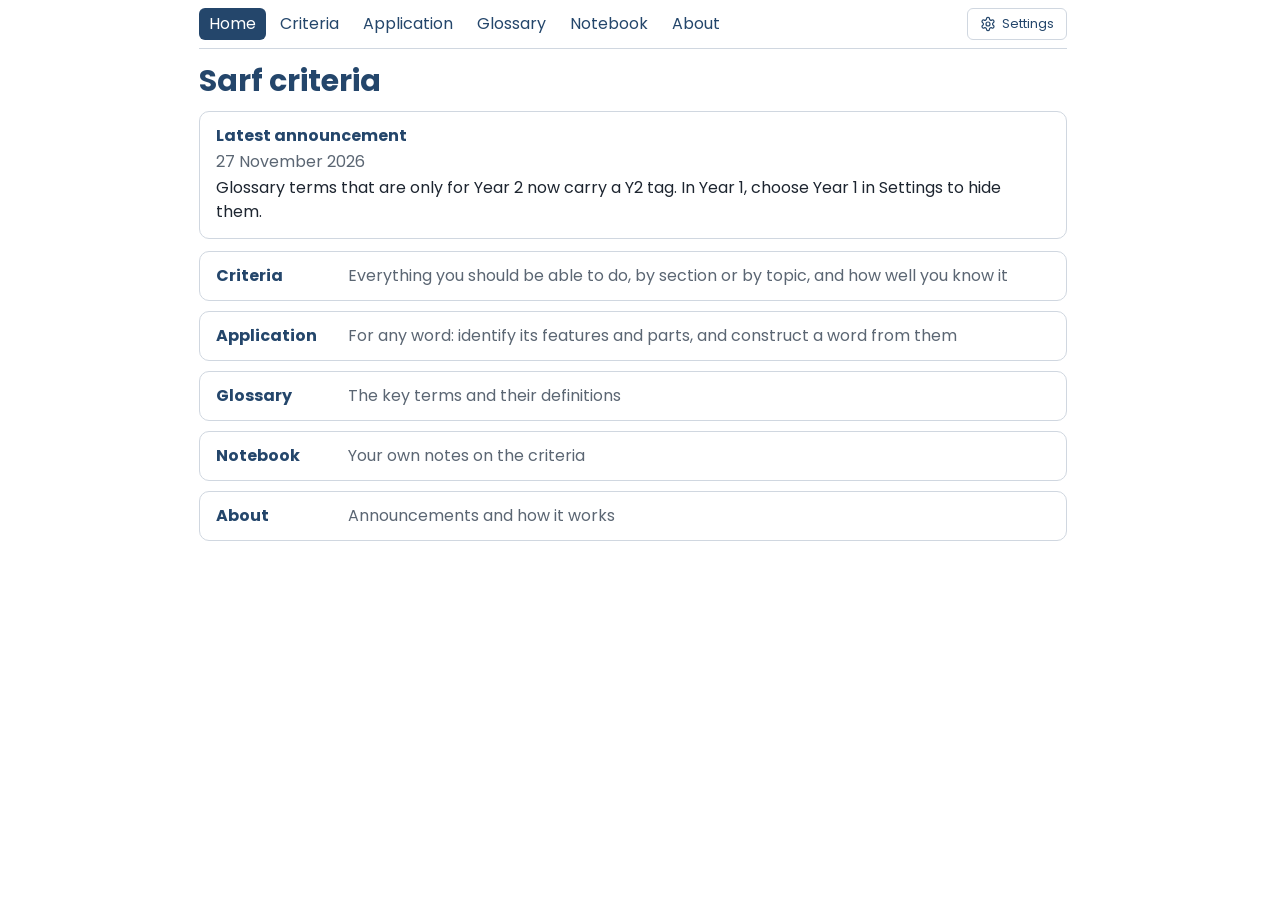
==== commit ac416b7f: "Bigger tap area, steady scroll bar, one indent, same width" ====
--- a/index.html
+++ b/index.html
@@ -1,16 +1,16 @@
 <!doctype html>
 <html lang="en">
 <head>
-<!-- made 20261127T000713 -->
+<!-- made 20261127T003450 -->
 <meta charset="utf-8">
 <meta name="viewport" content="width=device-width, initial-scale=1">
 <title>Sarf criteria</title>
-<link rel="stylesheet" href="style.css?v=20261127T000713">
+<link rel="stylesheet" href="style.css?v=20261127T003450">
 </head>
 <body class="face-ar page-index" data-face="ar" data-page="index" data-levels="Unmarked|Low|Medium|High">
 <nav class="nav"><a href="index.html" class=on aria-current=page>Home</a><a href="criteria.html">Criteria</a><a href="application.html">Application</a><a href="glossary.html">Glossary</a><a href="notebook.html">Notebook</a><a href="about.html">About</a><button type="button" class="nav-set" aria-controls="drawer" aria-expanded="false"><svg class="ic gear" viewBox="0 0 24 24" aria-hidden="true"><path d="M12.22 2h-.44a2 2 0 0 0-2 2v.18a2 2 0 0 1-1 1.73l-.43.25a2 2 0 0 1-2 0l-.15-.08a2 2 0 0 0-2.73.73l-.22.38a2 2 0 0 0 .73 2.73l.15.1a2 2 0 0 1 1 1.72v.51a2 2 0 0 1-1 1.74l-.15.09a2 2 0 0 0-.73 2.73l.22.38a2 2 0 0 0 2.73.73l.15-.08a2 2 0 0 1 2 0l.43.25a2 2 0 0 1 1 1.73V20a2 2 0 0 0 2 2h.44a2 2 0 0 0 2-2v-.18a2 2 0 0 1 1-1.73l.43-.25a2 2 0 0 1 2 0l.15.08a2 2 0 0 0 2.73-.73l.22-.39a2 2 0 0 0-.73-2.73l-.15-.08a2 2 0 0 1-1-1.74v-.5a2 2 0 0 1 1-1.74l.15-.09a2 2 0 0 0 .73-2.73l-.22-.38a2 2 0 0 0-2.73-.73l-.15.08a2 2 0 0 1-2 0l-.43-.25a2 2 0 0 1-1-1.73V4a2 2 0 0 0-2-2z" fill="none" stroke="currentColor" stroke-width="1.8" stroke-linejoin="round"/><circle cx="12" cy="12" r="3" fill="none" stroke="currentColor" stroke-width="1.8"/></svg>Settings</button></nav>
 <h1>Sarf criteria</h1><div class="card"><b>Latest announcement</b><p class="sub">27 November 2026</p><p>Glossary terms that are only for Year 2 now carry a Y2 tag. In Year 1, choose Year 1 in Settings to hide them.</p></div><div class="cards"><a class="card" href="criteria.html"><b>Criteria</b><span>Everything you should be able to do, by section or by topic, and how well you know it</span></a><a class="card" href="application.html"><b>Application</b><span>For any word: identify its features and parts, and construct a word from them</span></a><a class="card" href="glossary.html"><b>Glossary</b><span>The key terms and their definitions</span></a><a class="card" href="notebook.html"><b>Notebook</b><span>Your own notes on the criteria</span></a><a class="card" href="about.html"><b>About</b><span>Announcements and how it works</span></a></div>
 <aside class="drawer" id="drawer" hidden aria-label="Settings"><div class="dhead"><h1>Settings</h1><button type="button" class="dclose" aria-label="Close the settings">&times;</button></div><p class="sub">Saved in this browser and used on every page. The page behind shows each change.</p><section class="sgroup"><h2>Display</h2><div class="slist"><div class="srow"><div><div class="sname">Sarf terms</div><div class="snote">The language the terms are shown in. The glossary has Arabic or transliteration only.</div></div><div class="sctl"><div class="dd" data-set="face"><button type="button" class="dd-btn" aria-haspopup="listbox" aria-expanded="false" aria-label="Sarf terms"><span></span></button><ul class="dd-list" role="listbox" hidden><li role="option" data-v="ar">Arabic</li><li role="option" data-v="tr">Transliteration</li><li role="option" data-v="en">English</li></ul></div></div></div><div class="srow"><div><div class="sname">Priority</div><div class="snote">How the importance of a line is drawn.</div></div><div class="sctl"><span class="seg2" data-set="prio"><button type="button" data-v="squares">Squares</button><button type="button" data-v="bar">Bar</button></span></div></div><div class="srow"><div><div class="sname">Priority colours</div><div class="snote">Traffic light: green, yellow and red. One colour: one blue that gets stronger with priority.</div></div><div class="sctl"><span class="seg2" data-set="pcol"><button type="button" data-v="traffic">Traffic light</button><button type="button" data-v="mono">One colour</button></span></div></div></div></section><section class="sgroup"><h2>Lines</h2><div class="slist"><div class="srow"><div><div class="sname">Lines for</div><div class="snote">Year 1 hides the lines Year 1 has not been taught.</div></div><div class="sctl"><div class="dd" data-set="lines"><button type="button" class="dd-btn" aria-haspopup="listbox" aria-expanded="false" aria-label="Lines for"><span></span></button><ul class="dd-list" role="listbox" hidden><li role="option" data-v="all">Everyone</li><li role="option" data-v="y1">Year 1</li><li role="option" data-v="y2">Year 2</li></ul></div></div></div></div></section><section class="sgroup"><h2>Confidence</h2><div class="slist"><div class="srow"><div><div class="sname">Show the bar</div><div class="snote">The bar you fill in to show how sure you are of a line.</div></div><div class="sctl"><label class="switch"><input type="checkbox" data-set="level" data-on="show" data-off="hide" aria-label="Show the confidence bar"><span class="knob"></span></label></div></div><div class="srow"><div><div class="sname">Start again</div><div class="snote">Empties every bar on this device.</div></div><div class="sctl"><button type="button" id="clear-levels" class="danger ctl">Clear all</button></div></div></div></section><section class="sgroup"><h2>Fonts</h2><div class="slist"><div class="srow"><div><div class="sname">Arabic font</div><div class="snote">Amiri, Naskh and Scheherazade come from Google Fonts, so they look the same on every device.</div></div><div class="sctl"><div class="dd" data-set="arfont"><button type="button" class="dd-btn" aria-haspopup="listbox" aria-expanded="false" aria-label="Arabic font"><span></span></button><ul class="dd-list" role="listbox" hidden><li role="option" data-v="amiri">Amiri</li><li role="option" data-v="naskh">Naskh</li><li role="option" data-v="sch">Scheherazade</li><li role="option" data-v="plain">Plain</li></ul></div></div></div><div class="srow"><div><div class="sname">Bigger Arabic</div><div class="snote">Arabic letters look smaller than English ones at the same size; this makes them a fifth bigger. On at first.</div></div><div class="sctl"><label class="switch"><input type="checkbox" data-set="arsize" data-on="1.2" data-off="1" aria-label="Bigger Arabic"><span class="knob"></span></label></div></div><div class="srow"><div><div class="sname">English font</div><div class="snote">Every font but Plain comes from Google Fonts, so it looks the same on every device.</div></div><div class="sctl"><div class="dd" data-set="enfont"><button type="button" class="dd-btn" aria-haspopup="listbox" aria-expanded="false" aria-label="English font"><span></span></button><ul class="dd-list" role="listbox" hidden><li role="option" data-v="poppins">Poppins</li><li role="option" data-v="nunito">Nunito</li><li role="option" data-v="lexend">Lexend</li><li role="option" data-v="didact">Didact Gothic</li><li role="option" data-v="sans">Plain</li></ul></div></div></div></div></section></aside>
-<script src="site.js?v=20261127T000713"></script>
+<script src="site.js?v=20261127T003450"></script>
 </body>
 </html>
--- a/style.css
+++ b/style.css
@@ -1,8 +1,9 @@
-/* made 20261127T000713 */
+/* made 20261127T003450 */
 /* The look of every page. Change a colour here and all pages follow. Made for a computer or a tablet first. */
 :root { --en-font:"Poppins", "Lexend", "Segoe UI", Arial, sans-serif; --ar-font:"Amiri",; --ar-scale:1.2; --ar-fix:1;
   --ease-out:cubic-bezier(0.23, 1, 0.32, 1); --ease-drawer:cubic-bezier(0.32, 0.72, 0, 1);
   --lv-w:48px; --lv-h:16px; --lv-line:#8795a4; --lv-third:#c3ccd6; --ink:#1d2530; --muted:#5b6673; --line:#d0d7e0; --strong:#9aa6b2; --head:#24466b; --band:#eef3f8; --know:#24466b; }
+html { scrollbar-gutter:stable; }   /* room for the scroll bar is kept on every page, so nothing shifts when it appears */
 * { box-sizing:border-box; -webkit-print-color-adjust:exact; print-color-adjust:exact; }
 [hidden], .off { display:none !important; }
 body { font-family:var(--en-font); color:var(--ink); background:#fff; max-width:900px; margin:0 auto; padding:0 16px 40px; line-height:1.5; font-size:16px; }
@@ -80,6 +81,8 @@
 .lv[data-l="1"] i { clip-path:inset(0 66.6% 0 0 round calc(var(--lv-h) / 2)); } .lv[data-l="2"] i { clip-path:inset(0 33.3% 0 0 round calc(var(--lv-h) / 2)); }
 .lv[data-l="3"] i { clip-path:inset(0 0 0 0 round calc(var(--lv-h) / 2)); }
 button.lv { height:28px; margin:-2px 12px -2px 0; cursor:pointer; align-self:flex-start; }
+/* on a touch screen the bar looks the same, but the area you can tap is taller; the row keeps its height */
+@media (pointer:coarse) { button.lv { height:44px; margin:-10px 12px -10px 0; } }
 button.lv::after { content:""; width:33.34%; background:rgba(36,70,107,.18); z-index:2; display:none; }
 button.lv[data-h]::after { display:block; } button.lv[data-h="2"]::after { left:33.33%; } button.lv[data-h="3"]::after { left:66.66%; }
 button.lv:focus-visible { outline:none; } button.lv:focus-visible::before { box-shadow:inset 0 0 0 1.5px var(--lv-line), 0 0 0 2px var(--head); }
@@ -196,7 +199,7 @@
 .fbody { display:none; padding:6px 0 0 24px; }
 .fold.open > .fbody, body.all-open .fbody { display:block; }
 /* a sub-home folds inside its section, a little smaller */
-.fold.sub { padding:6px 0; } .fold.sub:last-child { border-bottom:none; }
+.fold.sub { padding:6px 0; } .fold.sub > .fbody { padding-left:0; }   /* one indent only: a sub-section's lines line up with its own arrow */ .fold.sub:last-child { border-bottom:none; }
 .fold.sub > .fhead .opener { font-size:15px; } .fold.sub > .fhead .pr-b { height:6px; } .fold.sub > .fhead .pr-b i { height:6px; }
 body.all-open .fold > .fhead .opener .chev, body.searching .gfold > .fhead .opener .chev { transform:none; }
 body.searching .gfold .fbody { display:block; }
@@ -234,7 +237,7 @@
 .page-about ul { margin:2px 0 6px; padding-left:20px; } .page-about .box { margin-top:4px; } li.sub { margin-left:22px; list-style:circle; color:inherit; }
 
 /* Notebook */
-body.page-notebook { max-width:1080px; }
+
 .nb-bar { display:flex; flex-wrap:wrap; align-items:center; gap:8px; margin:0 0 4px; } .gap { flex:1; }
 .nbk { display:grid; grid-template-columns:250px minmax(0, 1fr); gap:20px; margin-top:8px; } #nb-new { width:100%; margin-bottom:6px; }
 .nb-it, .nb-hit { display:block; width:100%; text-align:left; border:none; border-bottom:1px solid var(--line); border-radius:0; padding:8px; }
